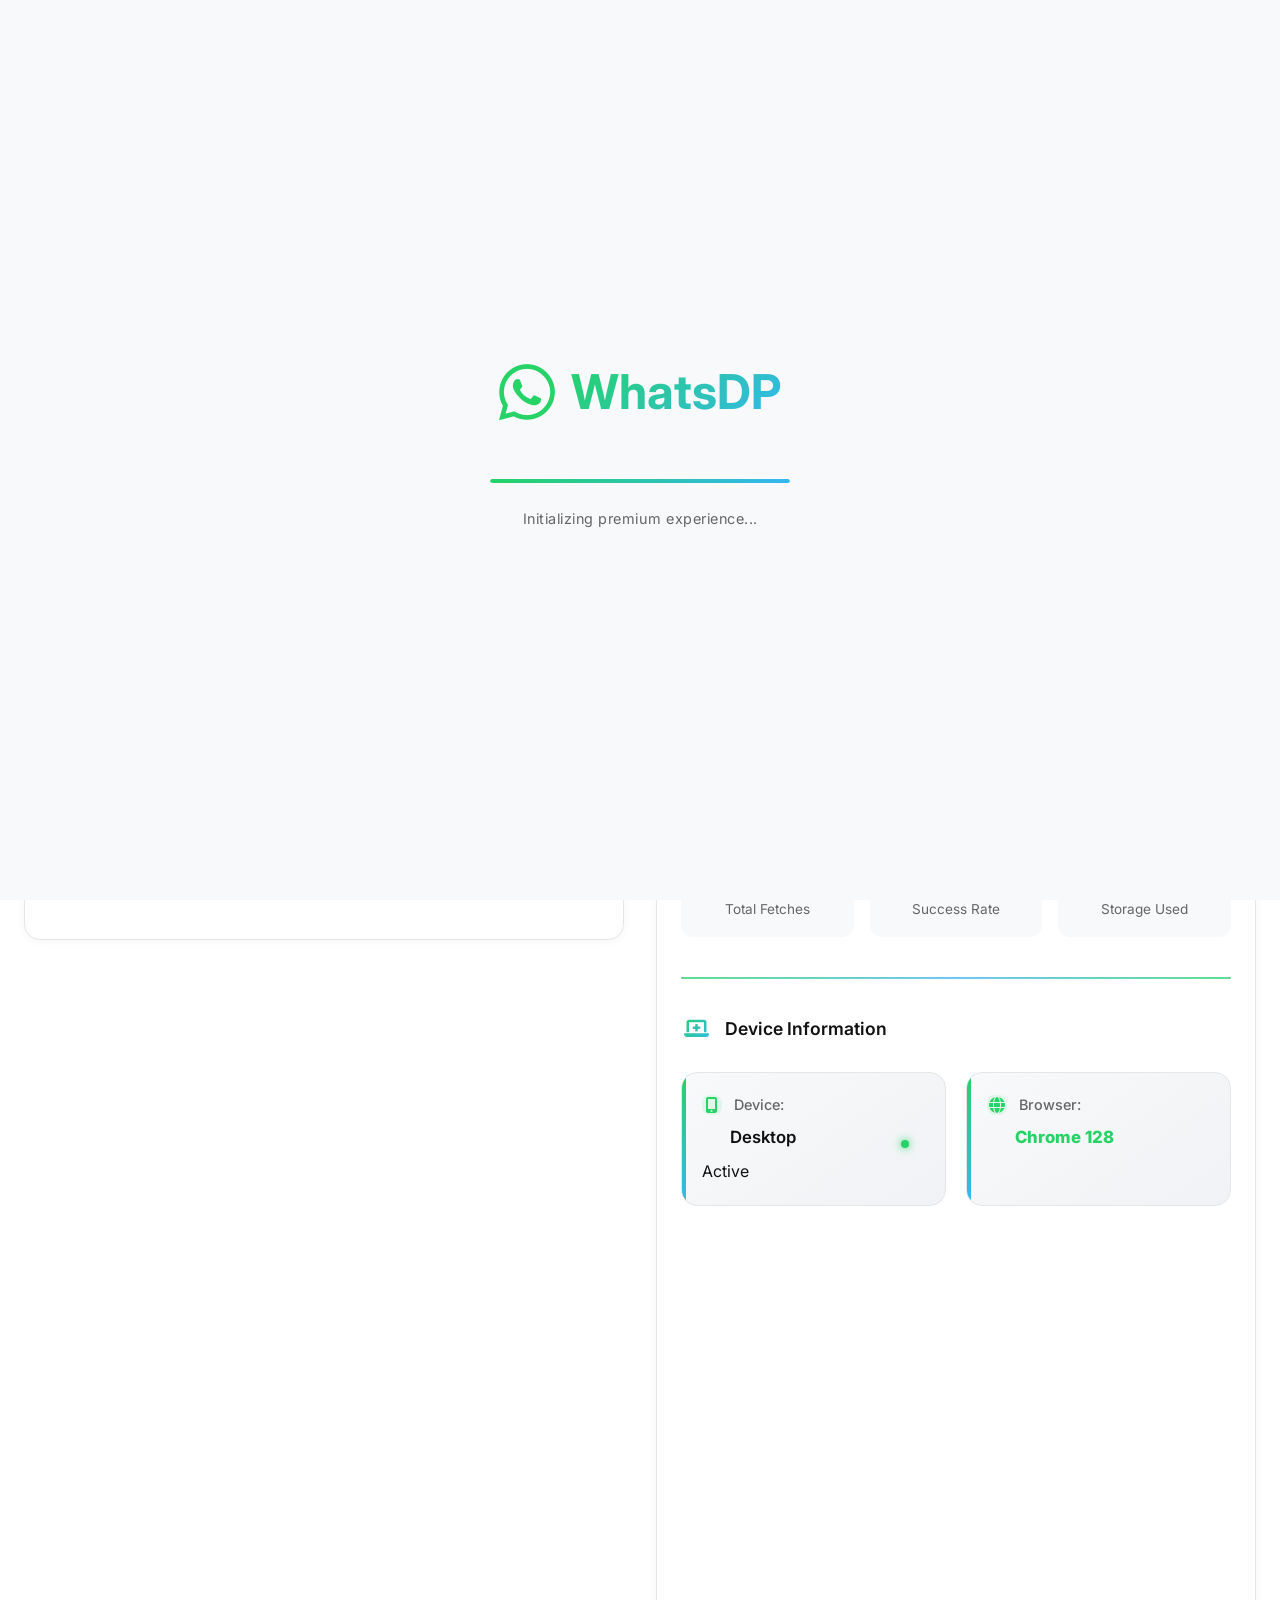
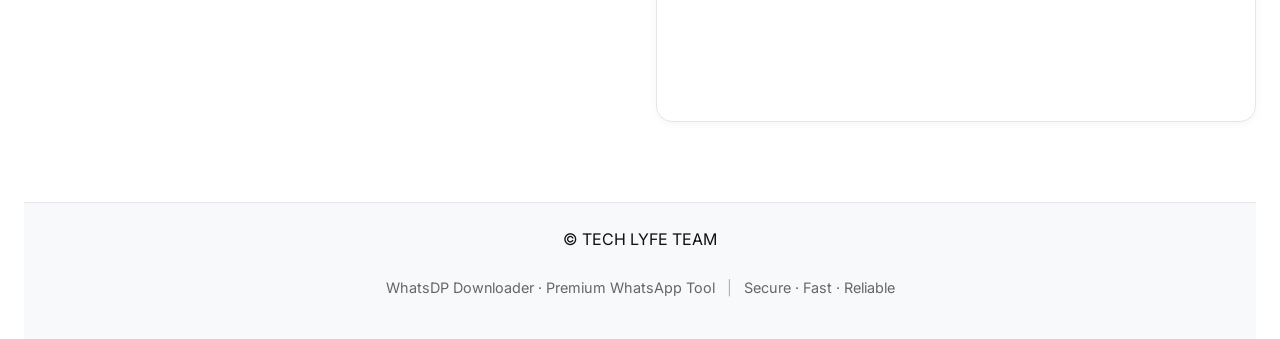
==== index.html @ 7333a9d0 "Add files via upload" ====
<!DOCTYPE html>
<html lang="en" data-theme="light">
<head>
    <meta charset="UTF-8">
    <meta name="viewport" content="width=device-width, initial-scale=1.0">
    <title>WhatsDP Downloader | Premium WhatsApp Profile Picture Downloader</title>
    
    <!-- PWA Meta Tags -->
    <meta name="application-name" content="WhatsDP">
    <meta name="apple-mobile-web-app-title" content="WhatsDP">
    <meta name="apple-mobile-web-app-capable" content="yes">
    <meta name="apple-mobile-web-app-status-bar-style" content="black-translucent">
    <meta name="mobile-web-app-capable" content="yes">
    <meta name="theme-color" content="#25D366">
    <meta name="msapplication-TileColor" content="#25D366">
    <meta name="msapplication-config" content="browserconfig.xml">
    
    <!-- Apple Touch Icons -->
    <link rel="apple-touch-icon" href="icons/icon-152x152.png">
    <link rel="apple-touch-icon" sizes="180x180" href="icons/icon-180x180.png">
    <link rel="apple-touch-icon" sizes="167x167" href="icons/icon-167x167.png">
    
    <!-- PWA Splash Screens -->
    <link rel="apple-touch-startup-image" href="splashscreens/iphone5_splash.png" media="(device-width: 320px) and (device-height: 568px) and (-webkit-device-pixel-ratio: 2) and (orientation: portrait)">
    <link rel="apple-touch-startup-image" href="splashscreens/iphone6_splash.png" media="(device-width: 375px) and (device-height: 667px) and (-webkit-device-pixel-ratio: 2) and (orientation: portrait)">
    <link rel="apple-touch-startup-image" href="splashscreens/iphoneplus_splash.png" media="(device-width: 414px) and (device-height: 736px) and (-webkit-device-pixel-ratio: 3) and (orientation: portrait)">
    <link rel="apple-touch-startup-image" href="splashscreens/iphonex_splash.png" media="(device-width: 375px) and (device-height: 812px) and (-webkit-device-pixel-ratio: 3) and (orientation: portrait)">
    <link rel="apple-touch-startup-image" href="splashscreens/ipad_splash.png" media="(min-device-width: 768px) and (max-device-width: 1024px) and (-webkit-min-device-pixel-ratio: 2) and (orientation: portrait)">
    
    <!-- External Resources -->
    <link rel="stylesheet" href="https://cdnjs.cloudflare.com/ajax/libs/font-awesome/6.4.0/css/all.min.css">
    <link href="https://fonts.googleapis.com/css2?family=Inter:wght@300;400;500;600;700&display=swap" rel="stylesheet">
    <link rel="stylesheet" href="style.css">
    <link rel="manifest" href="manifest.json">
    <link rel="icon" type="image/x-icon" href="data:image/svg+xml,<svg xmlns=%22http://www.w3.org/2000/svg%22 viewBox=%220 0 100 100%22><text y=%22.9em%22 font-size=%2290%22>📱</text></svg>">
</head>
<body>
    <!-- Offline Indicator -->
    <div class="offline-indicator hide" id="offlineIndicator">
        <i class="fas fa-wifi-slash"></i>
        <span>You are offline</span>
    </div>

    <!-- App Badge -->
    <div class="app-badge hide" id="appBadge">
        <i class="fab fa-whatsapp"></i>
        <span>WhatsDP App</span>
    </div>

    <!-- Gate Loader -->
    <div class="gate-loader" id="gateLoader">
        <div class="gate-loader-content">
            <div class="loader-logo">
                <i class="fab fa-whatsapp"></i>
                <span>WhatsDP</span>
            </div>
            <div class="loader-progress">
                <div class="progress-bar"></div>
            </div>
            <p class="loader-text">Initializing premium experience...</p>
        </div>
    </div>

    <!-- Main Container -->
    <div class="container" id="mainContainer">
        <header class="main-header">
            <div class="header-content">
                <div class="logo">
                    <i class="fab fa-whatsapp"></i>
                    <h1>WhatsDP<span class="logo-accent">Downloader</span></h1>
                </div>
                
                <div class="header-controls">
                    <div class="theme-toggle">
                        <input type="checkbox" id="themeSwitch" class="theme-checkbox">
                        <label for="themeSwitch" class="theme-label">
                            <i class="fas fa-sun"></i>
                            <i class="fas fa-moon"></i>
                            <span class="theme-ball"></span>
                        </label>
                    </div>
                    
                    <button class="btn-icon" id="historyToggle" aria-label="View history">
                        <i class="fas fa-history"></i>
                    </button>
                </div>
            </div>
        </header>

        <main class="app-main">
            <div class="app-grid">               
                <div class="left-panel">
                    <div class="card input-card">
                        <div class="card-header">
                            <h2><i class="fas fa-mobile-alt"></i> WhatsApp Number Input</h2>
                            <p class="card-subtitle">Enter a WhatsApp number in international format</p>
                        </div>
                        
                        <div class="card-body">
                            <div class="input-group">
                                <div class="country-selector-wrapper">
                                    <div class="country-selector-trigger" id="countrySelectorTrigger">
                                        <span class="country-flag">🇬🇭</span>
                                        <span class="country-name">Ghana</span>
                                        <span class="country-code">+233</span>
                                        <span class="chevron"><i class="fas fa-chevron-down"></i></span>
                                    </div>
                                </div>
                                
                                <input 
                                    type="tel" 
                                    id="whatsappNumber" 
                                    placeholder="XXXXXXXXXX"
                                    pattern="^[0-9]{8,12}$"
                                    maxlength="15"
                                    autocomplete="off"
                                    aria-label="WhatsApp phone number"
                                >
                                <div class="input-validation">
                                    <i class="fas fa-check-circle valid-icon"></i>
                                    <i class="fas fa-exclamation-circle invalid-icon"></i>
                                </div>
                                
                                <div class="selected-country-badge" id="selectedCountryBadge">
                                    <i class="fas fa-check-circle"></i>
                                    <span>+233</span>
                                </div>
                            </div>
                            
                            <div class="input-hint">
                                <i class="fas fa-info-circle"></i>
                                <span>Format: Country code + number (e.g., 233XXXXXXXXX)</span>
                            </div>
                            
                            <div class="input-stats">
                                <div class="stat-item">
                                    <span class="stat-label">Length:</span>
                                    <span class="stat-value" id="lengthIndicator">0</span>
                                </div>
                                <div class="stat-item">
                                    <span class="stat-label">Format:</span>
                                    <span class="stat-value" id="formatIndicator">Invalid</span>
                                </div>
                            </div>
                            
                            <button class="btn-primary btn-fetch" id="fetchButton" disabled>
                                <span class="btn-text">Fetch Profile Picture</span>
                                <span class="btn-loader">
                                    <div class="spinner"></div>
                                </span>
                                <i class="fas fa-download btn-icon-right"></i>
                            </button>
                            
                            <div class="api-info">
                                <i class="fas fa-shield-alt"></i>
                                <span>Secure System endpoint · No data stored on our servers</span>
                            </div>
                        </div>
                    </div>              
                    <div class="card history-card" id="historyCard">
                        <div class="card-header history-header">
                            <h3><i class="fas fa-history"></i> Previous Fetches</h3>
                            <button class="btn-icon-sm" id="clearHistoryBtn" aria-label="Clear history">
                                <i class="fas fa-trash"></i>
                            </button>
                        </div>
                        
                        <div class="card-body history-body">
                            <div class="history-empty" id="historyEmpty">
                                <i class="fas fa-images"></i>
                                <p>No previous fetches yet</p>
                            </div>
                            
                            <div class="history-grid" id="historyGrid">                         
                            </div>
                        </div>
                    </div>
                </div>               
                <div class="right-panel">
                    <div class="card preview-card">
                        <div class="card-header">
                            <h2><i class="fas fa-image"></i> Profile Picture Preview</h2>
                            <p class="card-subtitle">Preview and download the WhatsApp profile picture</p>
                        </div>
                        
                        <div class="card-body preview-body">                           
                            <div class="preview-placeholder" id="previewPlaceholder">
                                <div class="placeholder-icon">
                                    <i class="fab fa-whatsapp"></i>
                                </div>
                                <h3>No Profile Picture Loaded</h3>
                                <p>Enter a WhatsApp number and click "Fetch Profile Picture" to preview the DP</p>
                            </div>                           
                            <div class="preview-loading" id="previewLoading">
                                <div class="loading-spinner">
                                    <div class="spinner-ring"></div>
                                </div>
                                <p>Fetching profile picture...</p>
                            </div>                            
                            <div class="preview-active" id="previewActive">
                                <div class="preview-header">
                                    <div class="preview-meta">
                                        <div class="meta-number">
                                            <i class="fas fa-phone-alt"></i>
                                            <span id="previewNumber">+233XXXXXXXXX</span>
                                        </div>
                                        <div class="meta-time">
                                            <i class="fas fa-clock"></i>
                                            <span id="previewTime">Just now</span>
                                        </div>
                                    </div>
                                    
                                    <div class="preview-actions">
                                        <button class="btn-icon-sm" id="zoomButton" aria-label="Zoom image">
                                            <i class="fas fa-search-plus"></i>
                                        </button>
                                        <button class="btn-icon-sm" id="refreshButton" aria-label="Refresh preview">
                                            <i class="fas fa-redo"></i>
                                        </button>
                                    </div>
                                </div>
                                
                                <div class="preview-image-container">
                                    <img id="previewImage" src="" alt="WhatsApp Profile Picture" crossorigin="anonymous">
                                    <div class="image-overlay">
                                        <button class="btn-download-overlay" id="downloadButton">
                                            <i class="fas fa-download"></i>
                                            <span>Download</span>
                                        </button>
                                    </div>
                                </div>
                                
                                <div class="preview-controls">
                                    <div class="format-selector">
                                        <span>Download as:</span>
                                        <div class="format-options">
                                            <label class="format-option">
                                                <input type="radio" name="format" value="jpg" checked>
                                                <span>JPG</span>
                                            </label>
                                            <label class="format-option">
                                                <input type="radio" name="format" value="png">
                                                <span>PNG</span>
                                            </label>
                                        </div>
                                    </div>
                                    
                                    <button class="btn-secondary" id="shareButton">
                                        <i class="fas fa-share-alt"></i>
                                        <span>Share</span>
                                    </button>
                                </div>
                            </div>                            
                            <div class="preview-error" id="previewError">
                                <div class="error-icon">
                                    <i class="fas fa-exclamation-triangle"></i>
                                </div>
                                <h3 id="errorTitle">Unable to Fetch Profile Picture</h3>
                                <p id="errorMessage">The WhatsApp number may be invalid or the profile picture is not available.</p>
                                <button class="btn-secondary" id="retryButton">
                                    <i class="fas fa-redo"></i>
                                    <span>Try Again</span>
                                </button>
                            </div>
                        </div>
                    </div>                   
                    <div class="card stats-card">
                        <div class="card-body">
                            <h3><i class="fas fa-chart-line"></i> Statistics</h3>
                            <div class="stats-grid">
                                <div class="stat-box">
                                    <div class="stat-value" id="totalFetches">0</div>
                                    <div class="stat-label">Total Fetches</div>
                                </div>
                                <div class="stat-box">
                                    <div class="stat-value" id="successRate">100%</div>
                                    <div class="stat-label">Success Rate</div>
                                </div>
                                <div class="stat-box">
                                    <div class="stat-value" id="storageUsed">0 KB</div>
                                    <div class="stat-label">Storage Used</div>
                                </div>
                            </div>
                        </div>
                    </div>
                </div>
            </div>
        </main>
        <footer class="main-footer">
            <div class="footer-content">
                <p>© TECH LYFE TEAM</p>
                <p class="footer-links">
                    <span>WhatsDP Downloader · Premium WhatsApp Tool</span>
                    <span class="footer-separator">|</span>
                    <span>Secure · Fast · Reliable</span>
                </p>
            </div>
        </footer>
    </div>

    <!-- Image Preview Modal -->
    <div class="modal" id="imageModal">
        <div class="modal-overlay" id="modalOverlay"></div>
        <div class="modal-content">
            <div class="modal-header">
                <h3>Profile Picture Preview</h3>
                <button class="btn-icon-sm modal-close" id="modalClose" aria-label="Close modal">
                    <i class="fas fa-times"></i>
                </button>
            </div>
            <div class="modal-body">
                <img id="modalImage" src="" alt="Zoomed WhatsApp Profile Picture">
            </div>
            <div class="modal-footer">
                <button class="btn-primary" id="modalDownload">
                    <i class="fas fa-download"></i>
                    <span>Download Image</span>
                </button>
            </div>
        </div>
    </div>

    <!-- Country Selector Modal -->
    <div class="modal" id="countryModal">
        <div class="modal-overlay" id="countryModalOverlay"></div>
        <div class="modal-content country-modal">
            <div class="modal-header">
                <h3><i class="fas fa-globe-americas"></i> Select Country Code</h3>
                <button class="btn-icon-sm modal-close" id="countryModalClose" aria-label="Close modal">
                    <i class="fas fa-times"></i>
                </button>
            </div>
            
            <div class="modal-body">
                <div class="country-search">
                    <i class="fas fa-search"></i>
                    <input type="text" id="countrySearch" placeholder="Search countries..." autocomplete="off">
                    <button class="btn-icon-sm" id="clearSearch" aria-label="Clear search">
                        <i class="fas fa-times"></i>
                    </button>
                </div>
                
                <div class="country-list-container">
                    <div class="country-list" id="countryList">                 
                    </div>
                </div>
                
                <div class="add-country-section">
                    <button class="btn-secondary btn-add-country" id="addCountryBtn">
                        <i class="fas fa-plus-circle"></i>
                        <span>Add Custom Country</span>
                    </button>
                </div>
            </div>
        </div>
    </div>

    <!-- Add Country Modal -->
    <div class="modal" id="addCountryModal">
        <div class="modal-overlay" id="addCountryModalOverlay"></div>
        <div class="modal-content add-country-modal">
            <div class="modal-header">
                <h3><i class="fas fa-plus-circle"></i> Add Custom Country</h3>
                <button class="btn-icon-sm modal-close" id="addCountryModalClose" aria-label="Close modal">
                    <i class="fas fa-times"></i>
                </button>
            </div>
            
            <div class="modal-body">
                <div class="form-group">
                    <label for="customCountryName">
                        <i class="fas fa-flag"></i> Country Name
                    </label>
                    <input type="text" id="customCountryName" placeholder="e.g., United States" autocomplete="off">
                    <div class="form-error" id="countryNameError"></div>
                </div>
                
                <div class="form-group">
                    <label for="customCountryCode">
                        <i class="fas fa-hashtag"></i> Country Code
                    </label>
                    <div class="input-with-prefix">
                        <span class="prefix">+</span>
                        <input type="text" id="customCountryCode" placeholder="1" maxlength="5" autocomplete="off">
                    </div>
                    <div class="form-error" id="countryCodeError"></div>
                </div>
                
                <div class="form-group">
                    <label for="customCountryFlag">
                        <i class="fas fa-image"></i> Flag Emoji (Optional)
                    </label>
                    <input type="text" id="customCountryFlag" placeholder="🇺🇸" maxlength="4" autocomplete="off">
                    <div class="flag-preview" id="flagPreview"></div>
                </div>
            </div>
            
            <div class="modal-footer">
                <button class="btn-secondary" id="cancelAddCountry">
                    <i class="fas fa-times"></i>
                    <span>Cancel</span>
                </button>
                <button class="btn-primary" id="saveCountryBtn">
                    <i class="fas fa-save"></i>
                    <span>Save Country</span>
                </button>
            </div>
        </div>
    </div>
    
    <!-- Follow Popup -->
    <div class="modal" id="followPopup">
        <div class="modal-overlay" id="followPopupOverlay"></div>
        <div class="modal-content follow-popup">
            <div class="modal-header">
                <h3><i class="fab fa-whatsapp"></i> Stay Connected!</h3>
                <button class="btn-icon-sm modal-close" id="followPopupClose" aria-label="Close popup">
                    <i class="fas fa-times"></i>
                </button>
            </div>
            
            <div class="modal-body">
                <div class="follow-content">
                    <div class="follow-icon">
                        <i class="fab fa-whatsapp"></i>
                        <div class="follow-badge">New</div>
                    </div>
                    
                    <h4>Join Our WhatsApp Channel</h4>
                    <p class="follow-description">
                        Get instant updates, new features, and exclusive WhatsApp tips directly in your WhatsApp.
                        Be the first to know about updates!
                    </p>
                    
                    <div class="follow-features">
                        <div class="feature-item">
                            <i class="fas fa-bolt"></i>
                            <span>Instant Updates</span>
                        </div>
                        <div class="feature-item">
                            <i class="fas fa-star"></i>
                            <span>Exclusive Tips</span>
                        </div>
                        <div class="feature-item">
                            <i class="fas fa-shield-alt"></i>
                            <span>Privacy Focused</span>
                        </div>
                        <div class="feature-item">
                            <i class="fas fa-gift"></i>
                            <span>Free Resources</span>
                        </div>
                    </div>
                    
                    <div class="follow-stats">
                        <div class="stat-item">
                            <div class="stat-value">10K+</div>
                            <div class="stat-label">Members</div>
                        </div>
                        <div class="stat-item">
                            <div class="stat-value">24/7</div>
                            <div class="stat-label">Updates</div>
                        </div>
                        <div class="stat-item">
                            <div class="stat-value">100%</div>
                            <div class="stat-label">Free</div>
                        </div>
                    </div>
                </div>
            </div>
            
            <div class="modal-footer">
                <button class="btn-secondary" id="followLaterBtn">
                    <i class="fas fa-clock"></i>
                    <span>Maybe Later</span>
                </button>
                <button class="btn-primary" id="followNowBtn">
                    <i class="fab fa-whatsapp"></i>
                    <span>Follow Now</span>
                </button>
            </div>
        </div>
    </div>

    <!-- PWA Install Button -->
    <button class="pwa-install-btn hide" id="pwaInstallBtn" aria-label="Install WhatsDP App">
        <i class="fas fa-download"></i>
        <span class="install-text">Install App</span>
        <span class="install-badge">NEW</span>
    </button>

    <!-- PWA Installation Guide Modal -->
    <div class="modal" id="pwaGuideModal">
        <div class="modal-overlay" id="pwaGuideModalOverlay"></div>
        <div class="modal-content pwa-guide-modal">
            <div class="modal-header">
                <h3><i class="fas fa-mobile-alt"></i> Install WhatsDP App</h3>
                <button class="btn-icon-sm modal-close" id="pwaGuideModalClose" aria-label="Close guide">
                    <i class="fas fa-times"></i>
                </button>
            </div>
            
            <div class="modal-body">
                <div class="pwa-guide-content">
                    <div class="guide-platform-selector">
                        <button class="guide-platform-btn active" data-platform="android">
                            <i class="fab fa-android"></i>
                            <span>Android</span>
                        </button>
                        <button class="guide-platform-btn" data-platform="ios">
                            <i class="fab fa-apple"></i>
                            <span>iOS</span>
                        </button>
                        <button class="guide-platform-btn" data-platform="desktop">
                            <i class="fas fa-desktop"></i>
                            <span>Desktop</span>
                        </button>
                    </div>
                    
                    <div class="guide-steps active" id="guideAndroid">
                        <div class="guide-step">
                            <div class="step-number">1</div>
                            <div class="step-content">
                                <h4>Open Menu</h4>
                                <p>Tap the three dots in the top right corner of your browser</p>
                            </div>
                        </div>
                        <div class="guide-step">
                            <div class="step-number">2</div>
                            <div class="step-content">
                                <h4>Select "Install App"</h4>
                                <p>Tap "Add to Home screen" or "Install App" from the menu</p>
                            </div>
                        </div>
                        <div class="guide-step">
                            <div class="step-number">3</div>
                            <div class="step-content">
                                <h4>Confirm Installation</h4>
                                <p>Tap "Install" to add WhatsDP to your home screen</p>
                            </div>
                        </div>
                    </div>
                    
                    <div class="guide-steps" id="guideIOS">
                        <div class="guide-step">
                            <div class="step-number">1</div>
                            <div class="step-content">
                                <h4>Tap Share Button</h4>
                                <p>Tap the share icon at the bottom of Safari browser</p>
                            </div>
                        </div>
                        <div class="guide-step">
                            <div class="step-number">2</div>
                            <div class="step-content">
                                <h4>Scroll Down</h4>
                                <p>Scroll down and tap "Add to Home Screen"</p>
                            </div>
                        </div>
                        <div class="guide-step">
                            <div class="step-number">3</div>
                            <div class="step-content">
                                <h4>Confirm & Add</h4>
                                <p>Tap "Add" to install WhatsDP on your home screen</p>
                            </div>
                        </div>
                    </div>
                    
                    <div class="guide-steps" id="guideDesktop">
                        <div class="guide-step">
                            <div class="step-number">1</div>
                            <div class="step-content">
                                <h4>Click Install Icon</h4>
                                <p>Click the install icon in the address bar (right side)</p>
                            </div>
                        </div>
                        <div class="guide-step">
                            <div class="step-number">2</div>
                            <div class="step-content">
                                <h4>Confirm Installation</h4>
                                <p>Click "Install" in the popup dialog</p>
                            </div>
                        </div>
                        <div class="guide-step">
                            <div class="step-number">3</div>
                            <div class="step-content">
                                <h4>Launch from Desktop</h4>
                                <p>Find the WhatsDP app in your applications or start menu</p>
                            </div>
                        </div>
                    </div>
                </div>
            </div>
            
            <div class="modal-footer">
                <button class="btn-secondary" id="pwaGuideCloseBtn">
                    <i class="fas fa-times"></i>
                    <span>Close</span>
                </button>
                <button class="btn-primary" id="pwaInstallFromGuide">
                    <i class="fas fa-download"></i>
                    <span>Install Now</span>
                </button>
            </div>
        </div>
    </div>

    <!-- PWA Update Available Modal -->
    <div class="modal" id="pwaUpdateModal">
        <div class="modal-overlay" id="pwaUpdateModalOverlay"></div>
        <div class="modal-content pwa-update-modal">
            <div class="modal-header">
                <h3><i class="fas fa-sync-alt"></i> Update Available</h3>
                <button class="btn-icon-sm modal-close" id="pwaUpdateModalClose" aria-label="Close update">
                    <i class="fas fa-times"></i>
                </button>
            </div>
            
            <div class="modal-body">
                <div class="update-content">
                    <div class="update-icon">
                        <i class="fas fa-rocket"></i>
                    </div>
                    <h4>New Version Available</h4>
                    <p>A new version of WhatsDP is available with improved features and performance.</p>
                    <div class="update-features">
                        <div class="feature-item">
                            <i class="fas fa-check-circle"></i>
                            <span>Better performance</span>
                        </div>
                        <div class="feature-item">
                            <i class="fas fa-check-circle"></i>
                            <span>New features</span>
                        </div>
                        <div class="feature-item">
                            <i class="fas fa-check-circle"></i>
                            <span>Bug fixes</span>
                        </div>
                    </div>
                </div>
            </div>
            
            <div class="modal-footer">
                <button class="btn-secondary" id="pwaUpdateLaterBtn">
                    <i class="fas fa-clock"></i>
                    <span>Later</span>
                </button>
                <button class="btn-primary" id="pwaUpdateNowBtn">
                    <i class="fas fa-sync-alt"></i>
                    <span>Update Now</span>
                </button>
            </div>
        </div>
    </div>

    <!-- Toast Container -->
    <div class="toast-container" id="toastContainer"></div>

    <!-- Scripts -->
    <script src="script.js"></script>
    <script>
        // Register Service Worker
        if ('serviceWorker' in navigator) {
            window.addEventListener('load', () => {
                navigator.serviceWorker.register('/service-worker.js')
                    .then(registration => {
                        console.log('ServiceWorker registration successful');
                    })
                    .catch(err => {
                        console.log('ServiceWorker registration failed: ', err);
                    });
            });
        }
    </script>
</body>
</html>
---- style.css ----
* {
    margin: 0;
    padding: 0;
    box-sizing: border-box;
}

:root {
    --primary-color: #25D366;
    --primary-dark: #128C7E;
    --primary-light: #DCF8C6;
    --secondary-color: #075E54;
    --accent-color: #34B7F1;
    --text-primary: #111111;
    --text-secondary: #666666;
    --text-tertiary: #999999;
    --bg-primary: #FFFFFF;
    --bg-secondary: #F8F9FA;
    --bg-tertiary: #F0F2F5;
    --card-bg: #FFFFFF;
    --border-color: #E4E6E9;
    --shadow-sm: 0 2px 8px rgba(0, 0, 0, 0.04);
    --shadow-md: 0 4px 16px rgba(0, 0, 0, 0.08);
    --shadow-lg: 0 8px 32px rgba(0, 0, 0, 0.12);
    --radius-sm: 8px;
    --radius-md: 12px;
    --radius-lg: 16px;
    --transition-fast: 150ms ease;
    --transition-normal: 250ms ease;
    --transition-slow: 350ms ease;
    --font-family: 'Inter', -apple-system, BlinkMacSystemFont, 'Segoe UI', sans-serif;
}

[data-theme="dark"] {
    --primary-color: #25D366;
    --primary-dark: #00A884;
    --primary-light: #005C4B;
    --secondary-color: #202C33;
    --accent-color: #53BDEB;
    --text-primary: #E9EDEF;
    --text-secondary: #8696A0;
    --text-tertiary: #667781;
    --bg-primary: #111B21;
    --bg-secondary: #0C1317;
    --bg-tertiary: #1E2A30;
    --card-bg: #1F2C33;
    --border-color: #2A3942;
    --shadow-sm: 0 2px 8px rgba(0, 0, 0, 0.2);
    --shadow-md: 0 4px 16px rgba(0, 0, 0, 0.25);
    --shadow-lg: 0 8px 32px rgba(0, 0, 0, 0.3);
}

html {
    font-size: 16px;
    scroll-behavior: smooth;
}

body {
    font-family: var(--font-family);
    background: var(--bg-primary);
    color: var(--text-primary);
    line-height: 1.6;
    min-height: 100vh;
    transition: background-color var(--transition-normal);
    overflow-x: hidden;
}

h1, h2, h3, h4, h5, h6 {
    font-weight: 600;
    line-height: 1.3;
}

h1 {
    font-size: 2.25rem;
}

h2 {
    font-size: 1.75rem;
}

h3 {
    font-size: 1.25rem;
}

p {
    margin-bottom: 1rem;
}

a {
    color: var(--primary-color);
    text-decoration: none;
    transition: color var(--transition-fast);
}

/* Offline Indicator */
.offline-indicator {
    position: fixed;
    top: 1rem;
    right: 1rem;
    background: #ff4757;
    color: white;
    padding: 0.5rem 1rem;
    border-radius: var(--radius-md);
    display: flex;
    align-items: center;
    gap: 0.5rem;
    font-weight: 500;
    z-index: 1000;
    box-shadow: var(--shadow-md);
    animation: slideInRight 0.3s ease;
}

.offline-indicator.hide {
    opacity: 0;
    visibility: hidden;
    transform: translateX(100%);
    transition: all var(--transition-normal);
}

.offline-indicator i {
    font-size: 1rem;
}

/* App Badge */
.app-badge {
    position: fixed;
    top: 1rem;
    left: 1rem;
    background: linear-gradient(135deg, var(--primary-color), var(--accent-color));
    color: white;
    padding: 0.5rem 1rem;
    border-radius: var(--radius-md);
    font-size: 0.85rem;
    font-weight: 600;
    display: flex;
    align-items: center;
    gap: 0.5rem;
    z-index: 1000;
    box-shadow: var(--shadow-md);
    animation: fadeIn 0.5s ease;
}

.app-badge.hide {
    opacity: 0;
    visibility: hidden;
    transform: translateY(-20px);
    transition: all var(--transition-normal);
}

.app-badge i {
    font-size: 0.9rem;
}

@keyframes slideInRight {
    from {
        opacity: 0;
        transform: translateX(100%);
    }
    to {
        opacity: 1;
        transform: translateX(0);
    }
}

@keyframes fadeIn {
    from {
        opacity: 0;
        transform: translateY(-20px);
    }
    to {
        opacity: 1;
        transform: translateY(0);
    }
}

/* PWA Install Button */
.pwa-install-btn {
    position: fixed;
    bottom: 2rem;
    right: 2rem;
    background: linear-gradient(135deg, #25D366, #128C7E);
    color: white;
    border: none;
    border-radius: var(--radius-lg);
    padding: 1rem 1.5rem;
    display: flex;
    align-items: center;
    gap: 0.75rem;
    cursor: pointer;
    font-weight: 600;
    font-size: 0.95rem;
    box-shadow: var(--shadow-lg);
    transition: all var(--transition-normal);
    z-index: 900;
    animation: slideInUp 0.5s ease-out, buttonPulse 2s infinite;
    transform: translateY(0);
    opacity: 1;
    visibility: visible;
}

.pwa-install-btn.hide {
    opacity: 0;
    visibility: hidden;
    transform: translateY(20px);
    animation: none;
}

.pwa-install-btn:hover {
    background: linear-gradient(135deg, #128C7E, #25D366);
    transform: translateY(-4px) scale(1.05);
    box-shadow: 0 8px 25px rgba(37, 211, 102, 0.4);
}

.pwa-install-btn:active {
    transform: translateY(-2px) scale(1.02);
}

.pwa-install-btn i {
    font-size: 1.25rem;
}

.install-text {
    white-space: nowrap;
}

.install-badge {
    position: absolute;
    top: -8px;
    right: -8px;
    background: linear-gradient(135deg, #FF416C, #FF4B2B);
    color: white;
    font-size: 0.7rem;
    font-weight: 700;
    padding: 0.25rem 0.5rem;
    border-radius: 20px;
    animation: badgePulse 1.5s infinite;
}

@keyframes buttonPulse {
    0% { box-shadow: 0 4px 20px rgba(37, 211, 102, 0.4); }
    50% { box-shadow: 0 4px 30px rgba(37, 211, 102, 0.6); }
    100% { box-shadow: 0 4px 20px rgba(37, 211, 102, 0.4); }
}

@keyframes slideInUp {
    from {
        opacity: 0;
        transform: translateY(20px);
    }
    to {
        opacity: 1;
        transform: translateY(0);
    }
}

@keyframes badgePulse {
    0% { transform: scale(1); }
    50% { transform: scale(1.1); }
    100% { transform: scale(1); }
}

/* PWA Guide Modal */
.pwa-guide-modal {
    max-width: 600px;
    animation: modalSlideIn 0.4s cubic-bezier(0.68, -0.55, 0.265, 1.55);
}

.guide-platform-selector {
    display: flex;
    gap: 0.75rem;
    margin-bottom: 2rem;
    padding: 0.5rem;
    background: var(--bg-secondary);
    border-radius: var(--radius-lg);
}

.guide-platform-btn {
    flex: 1;
    padding: 1rem;
    background: var(--bg-primary);
    border: 2px solid var(--border-color);
    border-radius: var(--radius-md);
    color: var(--text-secondary);
    font-weight: 600;
    cursor: pointer;
    transition: all var(--transition-fast);
    display: flex;
    align-items: center;
    justify-content: center;
    gap: 0.75rem;
}

.guide-platform-btn.active {
    background: var(--primary-color);
    color: white;
    border-color: var(--primary-color);
    transform: translateY(-2px);
    box-shadow: var(--shadow-sm);
}

.guide-platform-btn:hover:not(.active) {
    background: var(--bg-tertiary);
    color: var(--text-primary);
    border-color: var(--primary-color);
}

.guide-platform-btn i {
    font-size: 1.25rem;
}

.guide-steps {
    display: none;
    animation: fadeIn 0.5s ease;
}

.guide-steps.active {
    display: block;
}

.guide-step {
    display: flex;
    gap: 1.5rem;
    margin-bottom: 1.5rem;
    padding: 1.25rem;
    background: var(--bg-secondary);
    border-radius: var(--radius-lg);
    border: 1px solid var(--border-color);
    transition: all var(--transition-fast);
}

.guide-step:hover {
    transform: translateY(-2px);
    box-shadow: var(--shadow-sm);
    border-color: var(--primary-color);
}

.step-number {
    width: 36px;
    height: 36px;
    background: linear-gradient(135deg, var(--primary-color), var(--accent-color));
    color: white;
    border-radius: 50%;
    display: flex;
    align-items: center;
    justify-content: center;
    font-weight: 700;
    font-size: 1.1rem;
    flex-shrink: 0;
}

.step-content {
    flex: 1;
}

.step-content h4 {
    margin-bottom: 0.5rem;
    color: var(--text-primary);
    font-size: 1.1rem;
}

.step-content p {
    color: var(--text-secondary);
    font-size: 0.95rem;
    line-height: 1.5;
}

.pwa-guide-modal .modal-footer {
    display: flex;
    justify-content: space-between;
    gap: 1rem;
    margin-top: 1.5rem;
    padding-top: 1.5rem;
    border-top: 1px solid var(--border-color);
}

.pwa-guide-modal .modal-footer button {
    flex: 1;
}

/* PWA Update Modal */
.pwa-update-modal {
    max-width: 500px;
}

.update-content {
    text-align: center;
    padding: 1rem;
}

.update-icon {
    width: 80px;
    height: 80px;
    margin: 0 auto 1.5rem;
    display: flex;
    align-items: center;
    justify-content: center;
    background: linear-gradient(135deg, var(--primary-color), var(--accent-color));
    border-radius: 50%;
    color: white;
    font-size: 2.5rem;
    animation: pulse 2s infinite;
}

.update-content h4 {
    font-size: 1.5rem;
    margin-bottom: 1rem;
    color: var(--text-primary);
}

.update-content p {
    color: var(--text-secondary);
    line-height: 1.6;
    margin-bottom: 2rem;
}

.update-features {
    display: flex;
    flex-direction: column;
    gap: 0.75rem;
    margin-bottom: 2rem;
}

.feature-item {
    display: flex;
    align-items: center;
    gap: 0.75rem;
    padding: 0.75rem;
    background: var(--bg-secondary);
    border-radius: var(--radius-md);
}

.feature-item i {
    color: var(--primary-color);
    font-size: 1.1rem;
}

.feature-item span {
    color: var(--text-primary);
    font-weight: 500;
}

.pwa-update-modal .modal-footer {
    display: flex;
    justify-content: space-between;
    gap: 1rem;
}

.pwa-update-modal .modal-footer button {
    flex: 1;
}

@keyframes modalSlideIn {
    from {
        opacity: 0;
        transform: translateY(-20px);
    }
    to {
        opacity: 1;
        transform: translateY(0);
    }
}

@keyframes pulse {
    0% { transform: scale(1); }
    50% { transform: scale(1.05); }
    100% { transform: scale(1); }
}

.gate-loader {
    position: fixed;
    top: 0;
    left: 0;
    width: 100%;
    height: 100%;
    background: var(--bg-secondary);
    display: flex;
    align-items: center;
    justify-content: center;
    z-index: 9999;
    transition: opacity var(--transition-normal), visibility var(--transition-normal);
}

.gate-loader.fade-out {
    opacity: 0;
    visibility: hidden;
}

.loader-logo {
    display: flex;
    align-items: center;
    justify-content: center;
    gap: 1rem;
    margin-bottom: 3rem;
    font-size: 3.5rem;
    color: var(--primary-color);
}

.loader-logo i {
    font-size: 4rem;
}

.loader-logo span {
    font-weight: 700;
    font-size: 3rem;
    background: linear-gradient(135deg, var(--primary-color), var(--accent-color));
    -webkit-background-clip: text;
    -webkit-text-fill-color: transparent;
    background-clip: text;
}

.loader-progress {
    width: 300px;
    height: 4px;
    background: var(--bg-tertiary);
    border-radius: 2px;
    overflow: hidden;
    margin-bottom: 1.5rem;
}

.progress-bar {
    height: 100%;
    width: 0%;
    background: linear-gradient(90deg, var(--primary-color), var(--accent-color));
    border-radius: 2px;
    animation: loadingProgress 2s ease-in-out forwards;
}

.loader-text {
    text-align: center;
    color: var(--text-secondary);
    font-size: 0.9rem;
    letter-spacing: 0.5px;
}

@keyframes loadingProgress {
    0% { width: 0%; }
    100% { width: 100%; }
}

.container {
    max-width: 1400px;
    margin: 0 auto;
    padding: 0 1.5rem;
}

.main-header {
    padding: 1.5rem 0;
    border-bottom: 1px solid var(--border-color);
    background: var(--bg-primary);
    position: sticky;
    top: 0;
    z-index: 100;
    backdrop-filter: blur(10px);
    background: rgba(var(--bg-primary-rgb), 0.9);
}

.header-content {
    display: flex;
    align-items: center;
    justify-content: space-between;
}

.logo {
    display: flex;
    align-items: center;
    gap: 0.75rem;
}

.logo i {
    font-size: 2.5rem;
    color: var(--primary-color);
}

.logo h1 {
    font-size: 1.75rem;
    font-weight: 700;
}

.logo-accent {
    color: var(--primary-color);
    font-weight: 800;
}

.header-controls {
    display: flex;
    align-items: center;
    gap: 1rem;
}

.theme-toggle {
    display: flex;
    align-items: center;
}

.theme-checkbox {
    display: none;
}

.theme-label {
    width: 60px;
    height: 30px;
    background: var(--bg-tertiary);
    border-radius: 50px;
    position: relative;
    cursor: pointer;
    display: flex;
    align-items: center;
    justify-content: space-between;
    padding: 0 6px;
    transition: background var(--transition-fast);
}

.theme-label i {
    font-size: 0.9rem;
    color: var(--text-secondary);
    z-index: 1;
}

.theme-label .fa-sun {
    color: #f39c12;
}

.theme-label .fa-moon {
    color: #f1c40f;
}

.theme-ball {
    position: absolute;
    width: 24px;
    height: 24px;
    background: var(--primary-color);
    border-radius: 50%;
    left: 3px;
    transition: transform var(--transition-normal);
}

.theme-checkbox:checked + .theme-label .theme-ball {
    transform: translateX(30px);
}

.btn-primary, .btn-secondary {
    padding: 0.875rem 1.75rem;
    border-radius: var(--radius-md);
    font-weight: 600;
    font-size: 0.95rem;
    border: none;
    cursor: pointer;
    display: inline-flex;
    align-items: center;
    justify-content: center;
    gap: 0.75rem;
    transition: all var(--transition-normal);
    position: relative;
    overflow: hidden;
}

.btn-primary {
    background: var(--primary-color);
    color: white;
}

.btn-primary:hover {
    background: var(--primary-dark);
    transform: translateY(-2px);
    box-shadow: var(--shadow-md);
}

.btn-primary:active {
    transform: translateY(0);
}

.btn-primary:disabled {
    opacity: 0.6;
    cursor: not-allowed;
    transform: none !important;
}

.btn-secondary {
    background: var(--bg-tertiary);
    color: var(--text-primary);
    border: 1px solid var(--border-color);
}

.btn-secondary:hover {
    background: var(--bg-secondary);
    transform: translateY(-2px);
    box-shadow: var(--shadow-sm);
}

.btn-icon, .btn-icon-sm {
    width: 44px;
    height: 44px;
    border-radius: var(--radius-md);
    background: var(--bg-tertiary);
    border: none;
    color: var(--text-primary);
    cursor: pointer;
    display: flex;
    align-items: center;
    justify-content: center;
    transition: all var(--transition-fast);
}

.btn-icon-sm {
    width: 36px;
    height: 36px;
}

.btn-icon:hover, .btn-icon-sm:hover {
    background: var(--bg-secondary);
    transform: translateY(-1px);
}

.btn-fetch {
    width: 100%;
    padding: 1rem;
    font-size: 1rem;
    margin-top: 1.5rem;
}

.btn-text {
    transition: opacity var(--transition-fast);
}

.btn-loader {
    display: none;
    position: absolute;
    left: 50%;
    transform: translateX(-50%);
}

.btn-fetch.loading .btn-text {
    opacity: 0;
}

.btn-fetch.loading .btn-loader {
    display: block;
}

.btn-icon-right {
    margin-left: auto;
}

.btn-download-overlay {
    padding: 0.75rem 1.5rem;
    background: rgba(0, 0, 0, 0.8);
    color: white;
    border: none;
    border-radius: var(--radius-md);
    display: flex;
    align-items: center;
    gap: 0.5rem;
    cursor: pointer;
    font-weight: 600;
    transition: all var(--transition-fast);
}

.btn-download-overlay:hover {
    background: rgba(0, 0, 0, 0.9);
    transform: translateY(-2px);
}

.card {
    background: var(--card-bg);
    border-radius: var(--radius-lg);
    border: 1px solid var(--border-color);
    box-shadow: var(--shadow-sm);
    transition: all var(--transition-normal);
    overflow: hidden;
}

.card:hover {
    box-shadow: var(--shadow-md);
    transform: translateY(-2px);
}

.card-header {
    padding: 1.5rem 1.5rem 0.75rem;
    border-bottom: 1px solid var(--border-color);
}

.card-header h2, .card-header h3 {
    display: flex;
    align-items: center;
    gap: 0.75rem;
}

.card-subtitle {
    color: var(--text-secondary);
    font-size: 0.9rem;
    margin-top: 0.25rem;
}

.card-body {
    padding: 1.5rem;
}

.app-main {
    padding: 2rem 0;
}

.app-grid {
    display: grid;
    grid-template-columns: 1fr 1fr;
    gap: 2rem;
}

@media (max-width: 1024px) {
    .app-grid {
        grid-template-columns: 1fr;
        gap: 1.5rem;
    }
}

.left-panel, .right-panel {
    display: flex;
    flex-direction: column;
    gap: 1.5rem;
}

.input-group {
    position: relative;
    margin-bottom: 1.5rem;
}

.country-selector-wrapper {
    position: absolute;
    left: 0;
    top: 50%;
    transform: translateY(-50%);
    z-index: 10;
}

.country-selector-trigger {
    display: flex;
    align-items: center;
    gap: 0.75rem;
    padding: 0.625rem 1rem;
    background: var(--bg-tertiary);
    border: 2px solid var(--border-color);
    border-radius: var(--radius-md);
    color: var(--text-primary);
    font-size: 0.95rem;
    font-weight: 500;
    cursor: pointer;
    transition: all var(--transition-fast);
    min-width: 140px;
    max-width: 180px;
    white-space: nowrap;
    overflow: hidden;
    text-overflow: ellipsis;
}

.country-selector-trigger:hover {
    background: var(--bg-secondary);
    border-color: var(--primary-color);
    box-shadow: 0 0 0 3px rgba(37, 211, 102, 0.1);
}

.country-selector-trigger:focus {
    outline: none;
    border-color: var(--primary-color);
    box-shadow: 0 0 0 3px rgba(37, 211, 102, 0.2);
}

.country-flag {
    font-size: 1.25rem;
    line-height: 1;
    min-width: 24px;
    text-align: center;
}

.country-code {
    font-weight: 600;
    color: var(--primary-color);
    margin-left: auto;
    font-family: 'Consolas', 'Monaco', monospace;
    background: rgba(37, 211, 102, 0.1);
    padding: 0.125rem 0.5rem;
    border-radius: var(--radius-sm);
    font-size: 0.85rem;
}

.country-selector-trigger .chevron {
    margin-left: 0.25rem;
    font-size: 0.8rem;
    color: var(--text-tertiary);
    transition: transform var(--transition-fast);
}

.country-selector-trigger.active .chevron {
    transform: rotate(180deg);
    color: var(--primary-color);
}

#whatsappNumber {
    width: 100%;
    padding: 1rem 1rem 1rem 10.5rem;
    font-size: 1rem;
    background: var(--bg-secondary);
    border: 2px solid var(--border-color);
    border-radius: var(--radius-md);
    color: var(--text-primary);
    font-family: var(--font-family);
    transition: all var(--transition-fast);
}

#whatsappNumber:focus {
    outline: none;
    border-color: var(--primary-color);
    background: var(--bg-primary);
    box-shadow: 0 0 0 3px rgba(37, 211, 102, 0.1);
}

#whatsappNumber.valid {
    border-color: var(--primary-color);
}

#whatsappNumber.invalid {
    border-color: #ff4757;
}

.input-validation {
    position: absolute;
    right: 1rem;
    top: 50%;
    transform: translateY(-50%);
    display: flex;
    align-items: center;
    gap: 0.25rem;
}

.valid-icon, .invalid-icon {
    font-size: 1.25rem;
    opacity: 0;
    transition: opacity var(--transition-fast);
}

.valid-icon {
    color: var(--primary-color);
}

.invalid-icon {
    color: #ff4757;
}

#whatsappNumber.valid + .input-validation .valid-icon {
    opacity: 1;
}

#whatsappNumber.invalid + .input-validation .invalid-icon {
    opacity: 1;
}

.input-hint {
    display: flex;
    align-items: center;
    gap: 0.5rem;
    color: var(--text-tertiary);
    font-size: 0.85rem;
    margin-bottom: 1rem;
}

.input-stats {
    display: flex;
    gap: 1.5rem;
    margin-bottom: 1rem;
}

.stat-item {
    display: flex;
    align-items: center;
    gap: 0.5rem;
}

.stat-label {
    color: var(--text-secondary);
    font-size: 0.9rem;
}

.stat-value {
    font-weight: 600;
    color: var(--text-primary);
}

#formatIndicator.valid {
    color: var(--primary-color);
}

#formatIndicator.invalid {
    color: #ff4757;
}

.api-info {
    display: flex;
    align-items: center;
    gap: 0.5rem;
    color: var(--text-tertiary);
    font-size: 0.85rem;
    margin-top: 1.5rem;
    padding-top: 1rem;
    border-top: 1px solid var(--border-color);
}

.history-header {
    display: flex;
    align-items: center;
    justify-content: space-between;
    padding-bottom: 1rem;
}

.history-empty {
    display: flex;
    flex-direction: column;
    align-items: center;
    justify-content: center;
    padding: 3rem 1rem;
    color: var(--text-tertiary);
    text-align: center;
}

.history-empty i {
    font-size: 3rem;
    margin-bottom: 1rem;
    opacity: 0.5;
}

.history-grid {
    display: grid;
    grid-template-columns: repeat(auto-fill, minmax(100px, 1fr));
    gap: 1rem;
    max-height: 400px;
    overflow-y: auto;
    padding-right: 0.5rem;
}

.history-grid::-webkit-scrollbar {
    width: 6px;
}

.history-grid::-webkit-scrollbar-track {
    background: var(--bg-secondary);
    border-radius: 3px;
}

.history-grid::-webkit-scrollbar-thumb {
    background: var(--text-tertiary);
    border-radius: 3px;
}

.history-grid::-webkit-scrollbar-thumb:hover {
    background: var(--text-secondary);
}

.history-item {
    position: relative;
    border-radius: var(--radius-md);
    overflow: hidden;
    cursor: pointer;
    aspect-ratio: 1;
    border: 1px solid var(--border-color);
    transition: all var(--transition-fast);
}

.history-item:hover {
    transform: translateY(-4px);
    box-shadow: var(--shadow-md);
    border-color: var(--primary-color);
}

.history-item img {
    width: 100%;
    height: 100%;
    object-fit: cover;
}

.history-item-overlay {
    position: absolute;
    top: 0;
    left: 0;
    width: 100%;
    height: 100%;
    background: rgba(0, 0, 0, 0.7);
    display: flex;
    flex-direction: column;
    align-items: center;
    justify-content: center;
    opacity: 0;
    transition: opacity var(--transition-fast);
    color: white;
    padding: 0.5rem;
    text-align: center;
}

.history-item:hover .history-item-overlay {
    opacity: 1;
}

.history-number {
    font-size: 0.7rem;
    font-weight: 600;
    margin-bottom: 0.25rem;
    word-break: break-all;
}

.history-time {
    font-size: 0.65rem;
    opacity: 0.8;
}

.preview-image-container img {
    max-width: 100%;
    max-height: 100%;
    object-fit: contain;
    background: var(--bg-secondary);
}

.preview-image-container img:not([src]),
.preview-image-container img[src=""],
.history-item img:not([src]),
.history-item img[src=""],
.modal-body img:not([src]),
.modal-body img[src=""] {
    opacity: 0;
}

.preview-loading .loading-spinner {
    width: 60px;
    height: 60px;
    border: 4px solid rgba(37, 211, 102, 0.2);
    border-top: 4px solid var(--primary-color);
    border-radius: 50%;
    animation: spin 1s linear infinite;
}

@keyframes spin {
    0% { transform: rotate(0deg); }
    100% { transform: rotate(360deg); }
}

.preview-active.active {
    animation: fadeIn 0.5s ease;
}

@keyframes fadeIn {
    from { opacity: 0; transform: translateY(10px); }
    to { opacity: 1; transform: translateY(0); }
}

.preview-body {
    min-height: 500px;
    display: flex;
    flex-direction: column;
    position: relative;
}

.preview-placeholder, .preview-loading, .preview-active, .preview-error {
    display: none;
    flex-direction: column;
    align-items: center;
    justify-content: center;
    flex: 1;
    text-align: center;
    padding: 2rem;
}

.preview-placeholder.active,
.preview-loading.active,
.preview-active.active,
.preview-error.active {
    display: flex;
}

.placeholder-icon {
    font-size: 4rem;
    color: var(--text-tertiary);
    margin-bottom: 1.5rem;
    opacity: 0.5;
}

.preview-loading .loading-spinner {
    margin-bottom: 1.5rem;
}

.spinner-ring {
    width: 60px;
    height: 60px;
    border: 4px solid var(--border-color);
    border-top: 4px solid var(--primary-color);
    border-radius: 50%;
    animation: spin 1s linear infinite;
}

.preview-header {
    display: flex;
    align-items: center;
    justify-content: space-between;
    width: 100%;
    margin-bottom: 1.5rem;
    padding-bottom: 1rem;
    border-bottom: 1px solid var(--border-color);
}

.preview-meta {
    display: flex;
    flex-direction: column;
    gap: 0.5rem;
}

.meta-number, .meta-time {
    display: flex;
    align-items: center;
    gap: 0.5rem;
    font-size: 0.9rem;
}

.meta-number i, .meta-time i {
    color: var(--text-tertiary);
}

.preview-actions {
    display: flex;
    gap: 0.5rem;
}

.preview-image-container {
    position: relative;
    width: 100%;
    max-width: 400px;
    margin: 0 auto 1.5rem;
    border-radius: var(--radius-md);
    overflow: hidden;
    aspect-ratio: 1;
    border: 1px solid var(--border-color);
}

.preview-image-container img {
    width: 100%;
    height: 100%;
    object-fit: cover;
    transition: transform var(--transition-normal);
}

.preview-image-container:hover img {
    transform: scale(1.05);
}

.image-overlay {
    position: absolute;
    top: 0;
    left: 0;
    width: 100%;
    height: 100%;
    background: rgba(0, 0, 0, 0.5);
    display: flex;
    align-items: center;
    justify-content: center;
    opacity: 0;
    transition: opacity var(--transition-fast);
}

.preview-image-container:hover .image-overlay {
    opacity: 1;
}

.preview-controls {
    display: flex;
    align-items: center;
    justify-content: space-between;
    width: 100%;
    padding-top: 1.5rem;
    border-top: 1px solid var(--border-color);
}

.format-selector {
    display: flex;
    align-items: center;
    gap: 1rem;
}

.format-options {
    display: flex;
    gap: 0.5rem;
}

.format-option {
    display: flex;
    align-items: center;
    gap: 0.5rem;
    cursor: pointer;
    padding: 0.5rem 1rem;
    border-radius: var(--radius-md);
    background: var(--bg-secondary);
    transition: all var(--transition-fast);
}

.format-option:hover {
    background: var(--bg-tertiary);
}

.format-option input[type="radio"] {
    display: none;
}

.format-option input[type="radio"]:checked + span {
    color: var(--primary-color);
    font-weight: 600;
}

.preview-error .error-icon {
    font-size: 4rem;
    color: #ff4757;
    margin-bottom: 1.5rem;
}

.preview-error h3 {
    margin-bottom: 0.5rem;
    color: #ff4757;
}

.preview-error p {
    color: var(--text-secondary);
    margin-bottom: 1.5rem;
    max-width: 400px;
}

.stats-grid {
    display: grid;
    grid-template-columns: repeat(3, 1fr);
    gap: 1rem;
    margin-top: 1rem;
}

.stat-box {
    background: var(--bg-secondary);
    border-radius: var(--radius-md);
    padding: 1rem;
    text-align: center;
    transition: all var(--transition-fast);
}

.stat-box:hover {
    transform: translateY(-4px);
    box-shadow: var(--shadow-sm);
}

.stat-box .stat-value {
    font-size: 1.75rem;
    font-weight: 700;
    color: var(--primary-color);
    margin-bottom: 0.25rem;
}

.stat-box .stat-label {
    font-size: 0.85rem;
    color: var(--text-secondary);
}

.main-footer {
    margin-top: 3rem;
    padding: 1.5rem 0;
    border-top: 1px solid var(--border-color);
    background: var(--bg-secondary);
    text-align: center;
}

.footer-content {
    display: flex;
    flex-direction: column;
    align-items: center;
    gap: 0.5rem;
}

.footer-links {
    display: flex;
    align-items: center;
    gap: 0.75rem;
    color: var(--text-secondary);
    font-size: 0.9rem;
}

.footer-separator {
    opacity: 0.5;
}

.modal {
    position: fixed;
    top: 0;
    left: 0;
    width: 100%;
    height: 100%;
    display: none;
    align-items: center;
    justify-content: center;
    z-index: 1000;
    padding: 1rem;
}

.modal.active {
    display: flex;
}

.modal-overlay {
    position: absolute;
    top: 0;
    left: 0;
    width: 100%;
    height: 100%;
    background: rgba(0, 0, 0, 0.8);
    backdrop-filter: blur(4px);
}

.modal-content {
    position: relative;
    background: var(--card-bg);
    border-radius: var(--radius-lg);
    max-width: 800px;
    width: 100%;
    max-height: 90vh;
    display: flex;
    flex-direction: column;
    z-index: 1001;
    box-shadow: var(--shadow-lg);
    animation: modalSlideIn 0.3s ease;
}

.modal-header {
    display: flex;
    align-items: center;
    justify-content: space-between;
    padding: 1.5rem;
    border-bottom: 1px solid var(--border-color);
}

.modal-body {
    flex: 1;
    padding: 1.5rem;
    overflow: auto;
    display: flex;
    align-items: center;
    justify-content: center;
}

.modal-body img {
    max-width: 100%;
    max-height: 60vh;
    object-fit: contain;
    border-radius: var(--radius-md);
}

.modal-footer {
    padding: 1.5rem;
    border-top: 1px solid var(--border-color);
    display: flex;
    justify-content: center;
}

.toast-container {
    position: fixed;
    bottom: 2rem;
    right: 2rem;
    z-index: 1000;
    display: flex;
    flex-direction: column;
    gap: 0.75rem;
    max-width: 350px;
}

.toast {
    background: var(--card-bg);
    border-left: 4px solid;
    border-radius: var(--radius-md);
    padding: 1rem 1.25rem;
    box-shadow: var(--shadow-lg);
    display: flex;
    align-items: flex-start;
    gap: 0.75rem;
    animation: toastSlideIn 0.3s ease;
    transform: translateX(0);
}

.toast.fade-out {
    animation: toastSlideOut 0.3s ease forwards;
}

@keyframes toastSlideIn {
    from {
        opacity: 0;
        transform: translateX(100%);
    }
    to {
        opacity: 1;
        transform: translateX(0);
    }
}

@keyframes toastSlideOut {
    from {
        opacity: 1;
        transform: translateX(0);
    }
    to {
        opacity: 0;
        transform: translateX(100%);
    }
}

.toast.success {
    border-left-color: var(--primary-color);
}

.toast.error {
    border-left-color: #ff4757;
}

.toast.warning {
    border-left-color: #ffa502;
}

.toast.info {
    border-left-color: var(--accent-color);
}

.toast-icon {
    font-size: 1.25rem;
    margin-top: 0.125rem;
}

.toast.success .toast-icon {
    color: var(--primary-color);
}

.toast.error .toast-icon {
    color: #ff4757;
}

.toast.warning .toast-icon {
    color: #ffa502;
}

.toast.info .toast-icon {
    color: var(--accent-color);
}

.toast-content {
    flex: 1;
}

.toast-title {
    font-weight: 600;
    margin-bottom: 0.25rem;
}

.toast-message {
    color: var(--text-secondary);
    font-size: 0.9rem;
}

.toast-close {
    background: none;
    border: none;
    color: var(--text-tertiary);
    cursor: pointer;
    font-size: 1rem;
    padding: 0;
    width: 20px;
    height: 20px;
    display: flex;
    align-items: center;
    justify-content: center;
    transition: color var(--transition-fast);
}

.toast-close:hover {
    color: var(--text-primary);
}

.selected-country-badge {
    position: absolute;
    right: 1rem;
    top: 50%;
    transform: translateY(-50%);
    display: flex;
    align-items: center;
    gap: 0.5rem;
    background: rgba(37, 211, 102, 0.1);
    padding: 0.375rem 0.75rem;
    border-radius: var(--radius-md);
    border: 1px solid rgba(37, 211, 102, 0.3);
    font-size: 0.85rem;
    color: var(--primary-color);
    font-weight: 600;
}

.selected-country-badge i {
    font-size: 0.8rem;
}

.country-modal {
    max-width: 500px;
    max-height: 70vh;
}

.country-search {
    position: relative;
    margin-bottom: 1.5rem;
}

.country-search i {
    position: absolute;
    left: 1rem;
    top: 50%;
    transform: translateY(-50%);
    color: var(--text-tertiary);
    z-index: 1;
}

#countrySearch {
    width: 100%;
    padding: 1rem 1rem 1rem 3rem;
    font-size: 1rem;
    background: var(--bg-secondary);
    border: 2px solid var(--border-color);
    border-radius: var(--radius-md);
    color: var(--text-primary);
    font-family: var(--font-family);
    transition: all var(--transition-fast);
}

#countrySearch:focus {
    outline: none;
    border-color: var(--primary-color);
    background: var(--bg-primary);
    box-shadow: 0 0 0 3px rgba(37, 211, 102, 0.1);
}

#clearSearch {
    position: absolute;
    right: 0.75rem;
    top: 50%;
    transform: translateY(-50%);
    background: transparent;
    border: none;
    color: var(--text-tertiary);
    cursor: pointer;
    padding: 0.25rem;
    border-radius: var(--radius-sm);
    transition: all var(--transition-fast);
}

#clearSearch:hover {
    color: var(--text-primary);
    background: var(--bg-tertiary);
}

.country-list-container {
    max-height: 300px;
    overflow-y: auto;
    border: 1px solid var(--border-color);
    border-radius: var(--radius-md);
    margin-bottom: 1.5rem;
    background: var(--bg-secondary);
}

.country-list-container::-webkit-scrollbar {
    width: 8px;
}

.country-list-container::-webkit-scrollbar-track {
    background: var(--bg-tertiary);
    border-radius: 4px;
}

.country-list-container::-webkit-scrollbar-thumb {
    background: var(--text-tertiary);
    border-radius: 4px;
}

.country-list-container::-webkit-scrollbar-thumb:hover {
    background: var(--text-secondary);
}

.country-list {
    padding: 0.5rem;
}

.country-item {
    display: flex;
    align-items: center;
    gap: 1rem;
    padding: 0.875rem 1rem;
    background: var(--bg-primary);
    border-radius: var(--radius-md);
    margin-bottom: 0.5rem;
    cursor: pointer;
    transition: all var(--transition-fast);
    border: 1px solid transparent;
}

.country-item:last-child {
    margin-bottom: 0;
}

.country-item:hover {
    background: var(--bg-tertiary);
    transform: translateY(-2px);
    box-shadow: var(--shadow-sm);
    border-color: var(--primary-color);
}

.country-item.selected {
    background: rgba(37, 211, 102, 0.1);
    border-color: var(--primary-color);
}

.country-item-flag {
    font-size: 1.5rem;
    min-width: 32px;
    text-align: center;
    line-height: 1;
}

.country-item-name {
    flex: 1;
    font-weight: 500;
    color: var(--text-primary);
    font-size: 0.95rem;
}

.country-item-code {
    font-weight: 700;
    color: var(--primary-color);
    font-family: 'Consolas', 'Monaco', monospace;
    font-size: 0.9rem;
    background: rgba(37, 211, 102, 0.1);
    padding: 0.25rem 0.75rem;
    border-radius: var(--radius-sm);
}

.country-item-remove {
    opacity: 0;
    background: transparent;
    border: none;
    color: var(--text-tertiary);
    cursor: pointer;
    padding: 0.25rem;
    border-radius: var(--radius-sm);
    transition: all var(--transition-fast);
    width: 28px;
    height: 28px;
    display: flex;
    align-items: center;
    justify-content: center;
}

.country-item:hover .country-item-remove {
    opacity: 1;
}

.country-item-remove:hover {
    color: #ff4757;
    background: rgba(255, 71, 87, 0.1);
}

.add-country-section {
    padding-top: 1.5rem;
    border-top: 1px solid var(--border-color);
}

.btn-add-country {
    width: 100%;
    padding: 1rem;
    font-size: 1rem;
}

.add-country-modal {
    max-width: 500px;
}

.form-group {
    margin-bottom: 1.5rem;
}

.form-group label {
    display: flex;
    align-items: center;
    gap: 0.75rem;
    margin-bottom: 0.5rem;
    color: var(--text-primary);
    font-weight: 500;
    font-size: 0.95rem;
}

.form-group label i {
    color: var(--primary-color);
    width: 20px;
    text-align: center;
}

.form-group input {
    width: 100%;
    padding: 1rem;
    font-size: 1rem;
    background: var(--bg-secondary);
    border: 2px solid var(--border-color);
    border-radius: var(--radius-md);
    color: var(--text-primary);
    font-family: var(--font-family);
    transition: all var(--transition-fast);
}

.form-group input:focus {
    outline: none;
    border-color: var(--primary-color);
    background: var(--bg-primary);
    box-shadow: 0 0 0 3px rgba(37, 211, 102, 0.1);
}

.form-error {
    color: #ff4757;
    font-size: 0.85rem;
    margin-top: 0.25rem;
    min-height: 1.25rem;
}

.input-with-prefix {
    position: relative;
}

.input-with-prefix .prefix {
    position: absolute;
    left: 1rem;
    top: 50%;
    transform: translateY(-50%);
    color: var(--text-secondary);
    font-weight: 600;
    font-size: 1.1rem;
}

.input-with-prefix input {
    padding-left: 2.5rem;
}

.flag-preview {
    margin-top: 0.5rem;
    font-size: 2rem;
    min-height: 40px;
    display: flex;
    align-items: center;
    justify-content: center;
    background: var(--bg-secondary);
    border-radius: var(--radius-md);
    border: 1px solid var(--border-color);
}

.add-country-modal .modal-footer {
    display: flex;
    justify-content: space-between;
    gap: 1rem;
}

.add-country-modal .modal-footer button {
    flex: 1;
}

.no-results {
    text-align: center;
    padding: 3rem 1rem;
    color: var(--text-tertiary);
}

.no-results i {
    font-size: 2.5rem;
    margin-bottom: 1rem;
    opacity: 0.5;
}

.no-results p {
    font-size: 0.95rem;
}

.follow-popup {
    max-width: 480px;
    animation: popupSlideIn 0.4s cubic-bezier(0.68, -0.55, 0.265, 1.55);
}

@keyframes popupSlideIn {
    from {
        opacity: 0;
        transform: translateY(30px) scale(0.95);
    }
    to {
        opacity: 1;
        transform: translateY(0) scale(1);
    }
}

.follow-content {
    text-align: center;
    padding: 1rem;
}

.follow-icon {
    position: relative;
    width: 80px;
    height: 80px;
    margin: 0 auto 1.5rem;
    display: flex;
    align-items: center;
    justify-content: center;
    background: linear-gradient(135deg, #25D366, #128C7E);
    border-radius: 50%;
    color: white;
    font-size: 2.5rem;
    animation: pulse 2s infinite;
}

.follow-badge {
    position: absolute;
    top: -5px;
    right: -5px;
    background: linear-gradient(135deg, #FF416C, #FF4B2B);
    color: white;
    font-size: 0.7rem;
    font-weight: 700;
    padding: 0.25rem 0.5rem;
    border-radius: 20px;
    animation: badgePulse 1.5s infinite;
}

.follow-content h4 {
    font-size: 1.5rem;
    margin-bottom: 1rem;
    color: var(--text-primary);
    background: linear-gradient(135deg, #25D366, #128C7E);
    -webkit-background-clip: text;
    -webkit-text-fill-color: transparent;
    background-clip: text;
}

.follow-description {
    color: var(--text-secondary);
    line-height: 1.6;
    margin-bottom: 2rem;
    font-size: 1rem;
}

.follow-features {
    display: grid;
    grid-template-columns: repeat(2, 1fr);
    gap: 1rem;
    margin-bottom: 2rem;
    padding: 1.5rem;
    background: linear-gradient(135deg, rgba(37, 211, 102, 0.1), rgba(18, 140, 126, 0.1));
    border-radius: var(--radius-lg);
    border: 1px solid rgba(37, 211, 102, 0.2);
}

.feature-item {
    display: flex;
    align-items: center;
    gap: 0.75rem;
    padding: 0.75rem;
    background: var(--card-bg);
    border-radius: var(--radius-md);
    transition: all var(--transition-fast);
}

.feature-item:hover {
    transform: translateY(-2px);
    box-shadow: var(--shadow-sm);
}

.feature-item i {
    color: #25D366;
    font-size: 1.25rem;
    width: 24px;
    height: 24px;
    display: flex;
    align-items: center;
    justify-content: center;
    background: rgba(37, 211, 102, 0.1);
    border-radius: var(--radius-sm);
}

.feature-item span {
    font-weight: 500;
    color: var(--text-primary);
    font-size: 0.9rem;
}

.follow-stats {
    display: flex;
    justify-content: space-around;
    margin-bottom: 2rem;
    padding: 1.5rem;
    background: linear-gradient(135deg, rgba(37, 211, 102, 0.05), rgba(18, 140, 126, 0.05));
    border-radius: var(--radius-lg);
    border: 1px solid var(--border-color);
}

.follow-stats .stat-item {
    text-align: center;
}

.follow-stats .stat-value {
    font-size: 1.5rem;
    font-weight: 800;
    color: #25D366;
    margin-bottom: 0.25rem;
    line-height: 1;
}

.follow-stats .stat-label {
    font-size: 0.85rem;
    color: var(--text-secondary);
    font-weight: 500;
}

.follow-popup .modal-footer {
    display: flex;
    justify-content: space-between;
    gap: 1rem;
    padding-top: 1.5rem;
    border-top: 1px solid var(--border-color);
}

.follow-popup .modal-footer button {
    flex: 1;
    padding: 1rem;
    font-size: 1rem;
    font-weight: 600;
}

#followNowBtn {
    background: linear-gradient(135deg, #25D366, #128C7E);
    border: none;
    position: relative;
    overflow: hidden;
}

#followNowBtn:hover {
    background: linear-gradient(135deg, #128C7E, #25D366);
    transform: translateY(-2px);
    box-shadow: 0 4px 20px rgba(37, 211, 102, 0.3);
}

#followNowBtn:active {
    transform: translateY(0);
}

.spinner {
    width: 20px;
    height: 20px;
    border: 2px solid rgba(255, 255, 255, 0.3);
    border-radius: 50%;
    border-top-color: white;
    animation: spin 1s linear infinite;
}

.hidden {
    display: none !important;
}

.preview-image-container img,
.modal-body img,
.history-item img {
    image-rendering: auto;
    -webkit-image-rendering: auto;
    background: transparent !important;
}

.preview-image-container img:not([src]),
.preview-image-container img[src=""],
.modal-body img:not([src]),
.modal-body img[src=""],
.history-item img:not([src]),
.history-item img[src=""] {
    display: none;
}

.preview-loading .loading-spinner {
    border: 4px solid rgba(255, 255, 255, 0.3);
    border-top: 4px solid var(--primary-color);
}

.preview-body {
    min-height: 500px;
    position: relative;
}

.preview-active.active {
    display: flex;
    animation: none;
}

.preview-error.active ~ .preview-active {
    display: none;
}

.preview-active.active ~ .preview-error {
    display: none;
}

.user-info-section {
    margin-top: 2.5rem;
    padding-top: 1.75rem;
    border-top: 1px solid var(--border-color);
    position: relative;
}

.user-info-section::before {
    content: '';
    position: absolute;
    top: -1px;
    left: 0;
    right: 0;
    height: 2px;
    background: linear-gradient(90deg, 
        var(--primary-color), 
        var(--accent-color), 
        var(--primary-color)
    );
    border-radius: 1px;
    opacity: 0.7;
}

.user-info-section h4 {
    display: flex;
    align-items: center;
    gap: 0.875rem;
    margin-bottom: 1.25rem;
    color: var(--text-primary);
    font-size: 1.1rem;
    font-weight: 600;
    padding: 0.5rem 0;
}

.user-info-section h4 i {
    color: var(--primary-color);
    font-size: 1.25rem;
    background: linear-gradient(135deg, var(--primary-color), var(--accent-color));
    -webkit-background-clip: text;
    -webkit-text-fill-color: transparent;
    background-clip: text;
    width: 30px;
    height: 30px;
    display: flex;
    align-items: center;
    justify-content: center;
    border-radius: 50%;
    background-color: rgba(37, 211, 102, 0.1);
}

.user-info-grid {
    display: grid;
    grid-template-columns: repeat(auto-fit, minmax(220px, 1fr));
    gap: 1.25rem;
}

.user-info-item {
    display: flex;
    flex-direction: column;
    gap: 0.5rem;
    padding: 1.25rem;
    background: linear-gradient(145deg, 
        var(--bg-secondary), 
        var(--bg-tertiary)
    );
    border-radius: var(--radius-lg);
    border: 1px solid var(--border-color);
    transition: all var(--transition-normal);
    position: relative;
    overflow: hidden;
}

.user-info-item::before {
    content: '';
    position: absolute;
    top: 0;
    left: 0;
    width: 4px;
    height: 100%;
    background: linear-gradient(
        to bottom,
        var(--primary-color),
        var(--accent-color)
    );
    border-radius: var(--radius-sm) 0 0 var(--radius-sm);
}

.user-info-item:hover {
    background: linear-gradient(145deg, 
        var(--bg-tertiary), 
        var(--secondary-color)
    );
    transform: translateY(-4px);
    box-shadow: var(--shadow-md);
    border-color: var(--primary-color);
}

.user-info-item:hover::before {
    width: 6px;
}

.user-info-label {
    display: flex;
    align-items: center;
    gap: 0.75rem;
    font-size: 0.9rem;
    color: var(--text-secondary);
    font-weight: 500;
}

.user-info-label i {
    font-size: 1rem;
    width: 20px;
    height: 20px;
    display: flex;
    align-items: center;
    justify-content: center;
    background: rgba(37, 211, 102, 0.1);
    border-radius: var(--radius-sm);
    color: var(--primary-color);
    transition: all var(--transition-fast);
}

.user-info-item:hover .user-info-label i {
    background: var(--primary-color);
    color: white;
    transform: scale(1.1);
}

.user-info-value {
    font-weight: 700;
    color: var(--text-primary);
    font-size: 1.05rem;
    word-break: break-word;
    padding-left: 1.75rem;
    position: relative;
    min-height: 24px;
    display: flex;
    align-items: center;
}

.user-info-item:nth-child(2) .user-info-value {
    color: #25D366;
    font-weight: 800;
}

.user-info-item:nth-child(2) .user-info-label i {
    animation: pulse 2s infinite;
}

.user-info-item:nth-child(3) .user-info-value {
    font-family: 'Consolas', 'Monaco', 'Courier New', monospace;
    font-size: 0.95rem;
    color: var(--accent-color);
    background: rgba(52, 183, 241, 0.1);
    padding: 0.375rem 0.75rem;
    border-radius: var(--radius-sm);
    display: inline-block;
    width: fit-content;
    border: 1px solid rgba(52, 183, 241, 0.2);
}

.user-info-item:nth-child(3) .user-info-value:hover {
    background: rgba(52, 183, 241, 0.15);
    border-color: var(--accent-color);
}

.user-info-item:nth-child(1) .user-info-value {
    color: var(--text-primary);
    font-weight: 600;
}

.status-indicator {
    position: absolute;
    top: 1rem;
    right: 1rem;
    width: 8px;
    height: 8px;
    border-radius: 50%;
    background: var(--primary-color);
    box-shadow: 0 0 8px var(--primary-color);
    animation: statusPulse 2s infinite;
}

.status-indicator.online {
    background: var(--primary-color);
    box-shadow: 0 0 8px var(--primary-color);
}

.status-indicator.offline {
    background: var(--text-tertiary);
    box-shadow: 0 0 8px var(--text-tertiary);
    animation: none;
}

@keyframes statusPulse {
    0% { opacity: 1; transform: scale(1); }
    50% { opacity: 0.5; transform: scale(0.9); }
    100% { opacity: 1; transform: scale(1); }
}

[data-theme="dark"] .user-info-item {
    background: linear-gradient(145deg, 
        var(--secondary-color), 
        var(--bg-tertiary)
    );
    border-color: rgba(255, 255, 255, 0.1);
}

[data-theme="dark"] .user-info-item:hover {
    background: linear-gradient(145deg, 
        rgba(37, 211, 102, 0.1), 
        var(--secondary-color)
    );
    border-color: var(--primary-color);
}

[data-theme="dark"] .user-info-label {
    color: var(--text-tertiary);
}

[data-theme="dark"] .user-info-label i {
    background: rgba(37, 211, 102, 0.15);
    color: var(--primary-color);
}

[data-theme="dark"] .user-info-item:nth-child(2) .user-info-value {
    color: #25D366;
}

[data-theme="dark"] .user-info-item:nth-child(3) .user-info-value {
    background: rgba(52, 183, 241, 0.15);
    border-color: rgba(52, 183, 241, 0.3);
    color: #6EC2FF;
}

@keyframes slideInUp {
    from {
        opacity: 0;
        transform: translateY(20px);
    }
    to {
        opacity: 1;
        transform: translateY(0);
    }
}

.user-info-item {
    animation: slideInUp 0.4s ease-out forwards;
    opacity: 0;
}

.user-info-item:nth-child(1) { animation-delay: 0.1s; }
.user-info-item:nth-child(2) { animation-delay: 0.2s; }
.user-info-item:nth-child(3) { animation-delay: 0.3s; }

.user-info-item.loading .user-info-value {
    color: var(--text-tertiary);
    font-style: italic;
}

.user-info-item.success .user-info-value {
    animation: successPulse 0.5s ease;
}

@keyframes successPulse {
    0% { transform: scale(1); }
    50% { transform: scale(1.05); }
    100% { transform: scale(1); }
}

.connection-status {
    display: inline-block;
    width: 6px;
    height: 6px;
    border-radius: 50%;
    margin-left: 0.5rem;
    vertical-align: middle;
}

.connection-status.connected {
    background: var(--primary-color);
    box-shadow: 0 0 6px var(--primary-color);
}

.connection-status.disconnected {
    background: #ff4757;
    box-shadow: 0 0 6px #ff4757;
}

.user-info-item {
    position: relative;
}

.user-info-item:hover::after {
    content: attr(data-tooltip);
    position: absolute;
    bottom: 100%;
    left: 50%;
    transform: translateX(-50%);
    background: rgba(0, 0, 0, 0.9);
    color: white;
    padding: 0.5rem 0.75rem;
    border-radius: var(--radius-sm);
    font-size: 0.8rem;
    white-space: nowrap;
    z-index: 1000;
    margin-bottom: 0.5rem;
    pointer-events: none;
    opacity: 0;
    animation: tooltipFadeIn 0.2s ease forwards;
}

@keyframes tooltipFadeIn {
    from { opacity: 0; transform: translateX(-50%) translateY(5px); }
    to { opacity: 1; transform: translateX(-50%) translateY(0); }
}

.user-info-item::after {
    content: '';
    position: absolute;
    top: 0;
    left: 0;
    right: 0;
    bottom: 0;
    background: linear-gradient(
        135deg,
        transparent 0%,
        rgba(37, 211, 102, 0.03) 50%,
        transparent 100%
    );
    border-radius: var(--radius-lg);
    pointer-events: none;
    opacity: 0;
    transition: opacity var(--transition-normal);
}

.user-info-item:hover::after {
    opacity: 1;
}

/* Responsive Styles */
@media (max-width: 768px) {
    .container {
        padding: 0 1rem;
    }
    
    h1 {
        font-size: 1.75rem;
    }
    
    h2 {
        font-size: 1.5rem;
    }
    
    .app-main {
        padding: 1.5rem 0;
    }
    
    .card-header, .card-body {
        padding: 1.25rem;
    }
    
    .preview-controls {
        flex-direction: column;
        gap: 1rem;
        align-items: stretch;
    }
    
    .format-selector {
        justify-content: center;
    }
    
    .footer-links {
        flex-direction: column;
        gap: 0.25rem;
    }
    
    .footer-separator {
        display: none;
    }
    
    .toast-container {
        bottom: 1rem;
        right: 1rem;
        left: 1rem;
        max-width: none;
    }
    
    .pwa-install-btn {
        bottom: 1.5rem;
        right: 1.5rem;
        padding: 0.875rem 1.25rem;
        font-size: 0.9rem;
    }
    
    .guide-platform-selector {
        flex-direction: column;
    }
    
    .guide-platform-btn {
        padding: 0.875rem;
    }
    
    .guide-step {
        padding: 1rem;
        gap: 1rem;
    }
    
    .step-number {
        width: 32px;
        height: 32px;
        font-size: 1rem;
    }
    
    .country-selector-trigger {
        min-width: 100px;
        max-width: 130px;
        padding: 0.5rem 0.625rem;
        font-size: 0.9rem;
        gap: 0.375rem;
    }
    
    .country-flag {
        font-size: 1.1rem;
    }
    
    .country-name {
        display: none;
    }
    
    .country-code {
        font-size: 0.8rem;
        padding: 0.15rem 0.4rem;
        margin-left: auto;
    }
    
    .country-selector-trigger .chevron {
        font-size: 0.7rem;
    }
    
    #whatsappNumber {
        padding-left: 8rem;
        padding-right: 3rem;
    }
    
    .selected-country-badge {
        right: 0.5rem;
        padding: 0.25rem 0.5rem;
        font-size: 0.75rem;
    }
}

@media (max-width: 480px) {
    .logo h1 {
        font-size: 1.5rem;
    }
    
    .logo i {
        font-size: 2rem;
    }
    
    .input-stats {
        flex-direction: column;
        gap: 0.5rem;
    }
    
    .stats-grid {
        grid-template-columns: 1fr;
    }
    
    .history-grid {
        grid-template-columns: repeat(auto-fill, minmax(80px, 1fr));
    }
    
    .pwa-install-btn {
        bottom: 1rem;
        right: 1rem;
        padding: 0.75rem 1rem;
        font-size: 0.85rem;
    }
    
    .install-text {
        display: none;
    }
    
    .pwa-install-btn {
        width: 50px;
        height: 50px;
        border-radius: 50%;
        justify-content: center;
        padding: 0;
    }
    
    .pwa-install-btn i {
        margin: 0;
        font-size: 1.1rem;
    }
    
    .install-badge {
        top: -5px;
        right: -5px;
        font-size: 0.6rem;
        padding: 0.2rem 0.4rem;
    }
    
    .guide-platform-btn span {
        font-size: 0.9rem;
    }
    
    .step-content h4 {
        font-size: 1rem;
    }
    
    .step-content p {
        font-size: 0.9rem;
    }
    
    .country-selector-trigger {
        min-width: 80px;
        max-width: 100px;
        padding: 0.375rem 0.5rem;
        font-size: 0.85rem;
        gap: 0.25rem;
    }
    
    .country-flag {
        font-size: 1rem;
    }
    
    .country-code {
        font-size: 0.75rem;
        padding: 0.1rem 0.3rem;
    }
    
    #whatsappNumber {
        padding-left: 6.5rem;
        padding-right: 2.5rem;
    }
    
    .selected-country-badge {
        right: 0.25rem;
        padding: 0.2rem 0.4rem;
        font-size: 0.7rem;
    }
}

/* Standalone App Styles */
@media (display-mode: standalone) {
    .main-header {
        padding-top: calc(1.5rem + env(safe-area-inset-top));
    }
    
    .pwa-install-btn {
        display: none;
    }
    
    .app-badge {
        display: flex;
    }
}

/* Print Styles */
@media print {
    .pwa-install-btn,
    .app-badge,
    .offline-indicator {
        display: none !important;
    }
}

/* High Contrast Mode Support */
@media (prefers-contrast: high) {
    .pwa-install-btn {
        border: 2px solid white;
    }
    
    .guide-platform-btn {
        border: 2px solid currentColor;
    }
}

/* Reduced Motion Support */
@media (prefers-reduced-motion: reduce) {
    .pwa-install-btn,
    .guide-step,
    .update-icon,
    .install-badge,
    .offline-indicator,
    .app-badge {
        animation: none !important;
        transition: none !important;
    }
}

/* Dark Mode PWA Specific */
[data-theme="dark"] .pwa-install-btn {
    box-shadow: 0 4px 20px rgba(37, 211, 102, 0.3);
}

[data-theme="dark"] .guide-platform-btn {
    background: var(--card-bg);
}

[data-theme="dark"] .guide-step {
    background: var(--secondary-color);
    border-color: rgba(255, 255, 255, 0.1);
}

[data-theme="dark"] .feature-item {
    background: var(--secondary-color);
}

[data-theme="dark"] .country-selector-trigger {
    background: var(--secondary-color);
    border-color: var(--border-color);
}

[data-theme="dark"] .country-selector-trigger:hover {
    background: var(--bg-tertiary);
    border-color: var(--primary-color);
}

[data-theme="dark"] .country-item {
    background: var(--card-bg);
}

[data-theme="dark"] .country-item:hover {
    background: var(--secondary-color);
}

[data-theme="dark"] .country-list-container {
    background: var(--secondary-color);
}

[data-theme="dark"] .country-item.selected {
    background: rgba(37, 211, 102, 0.15);
}

[data-theme="dark"] .country-item-remove:hover {
    background: rgba(255, 71, 87, 0.2);
}
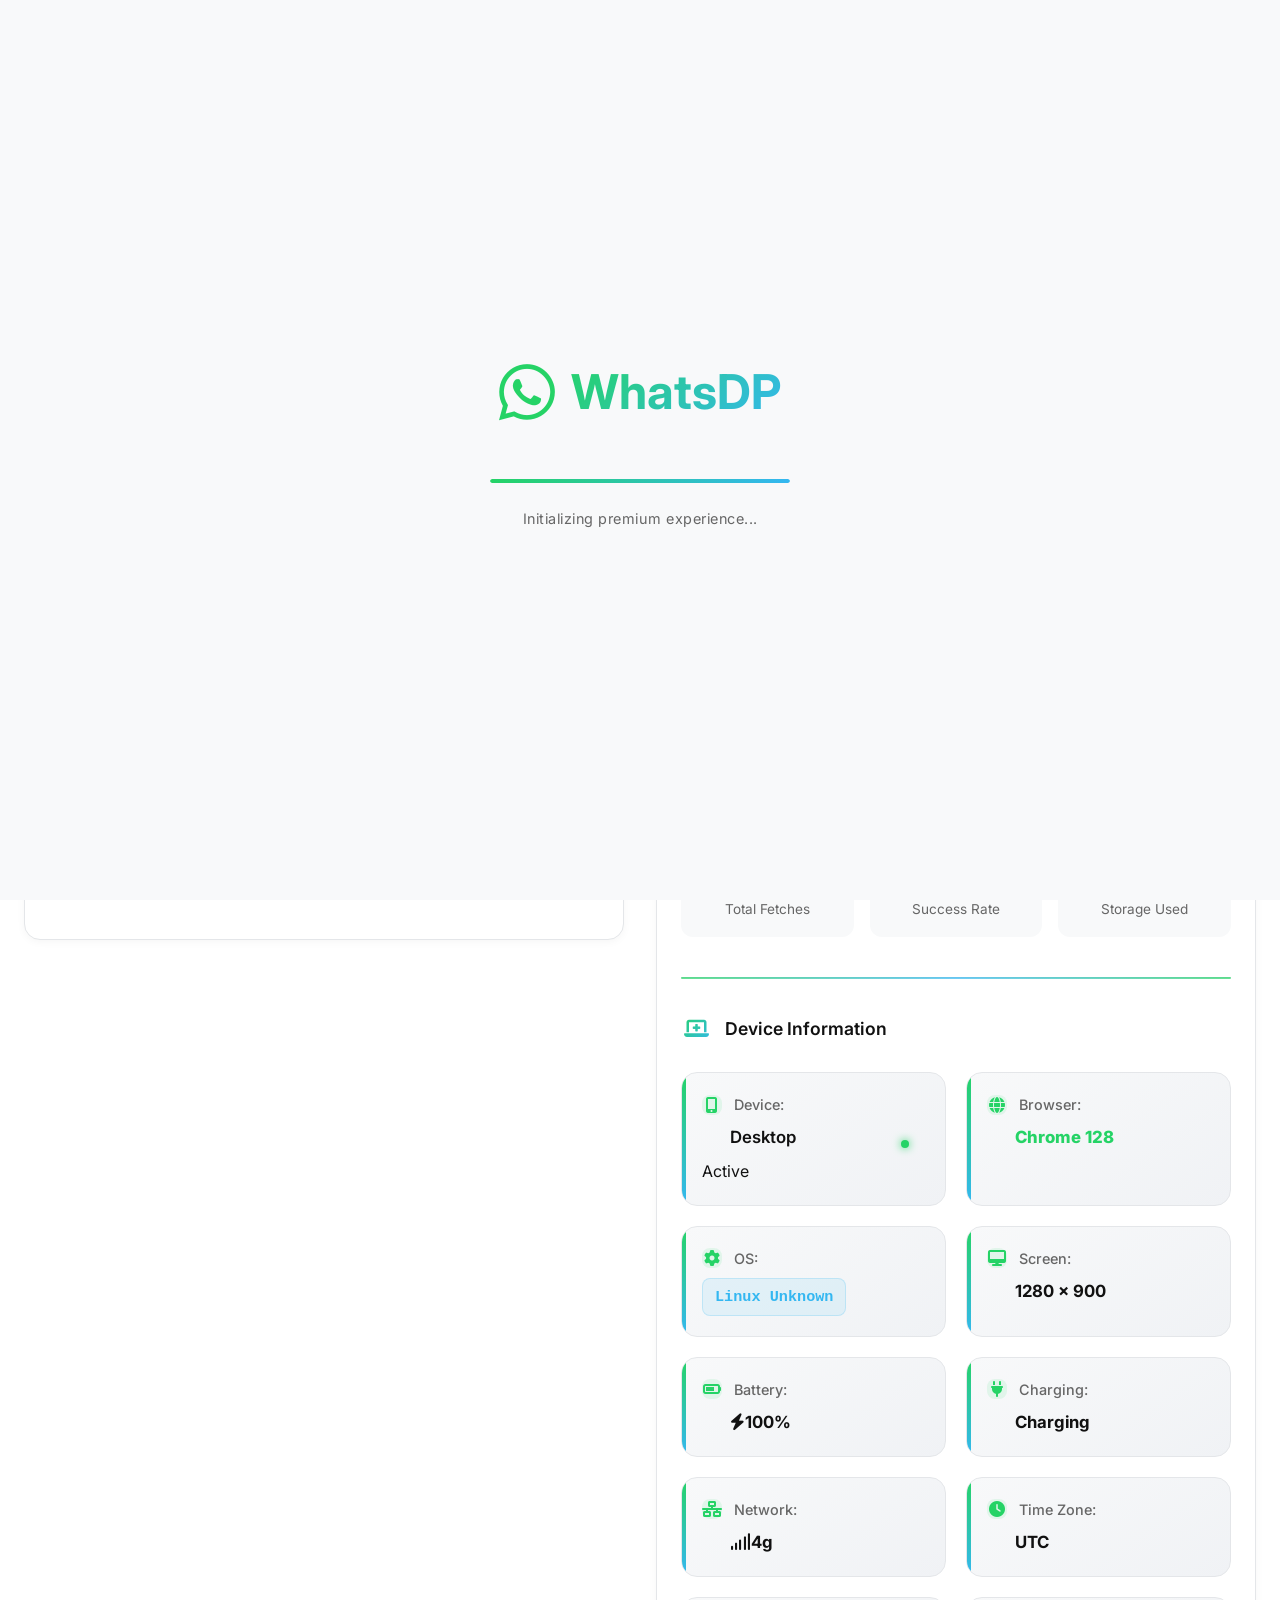
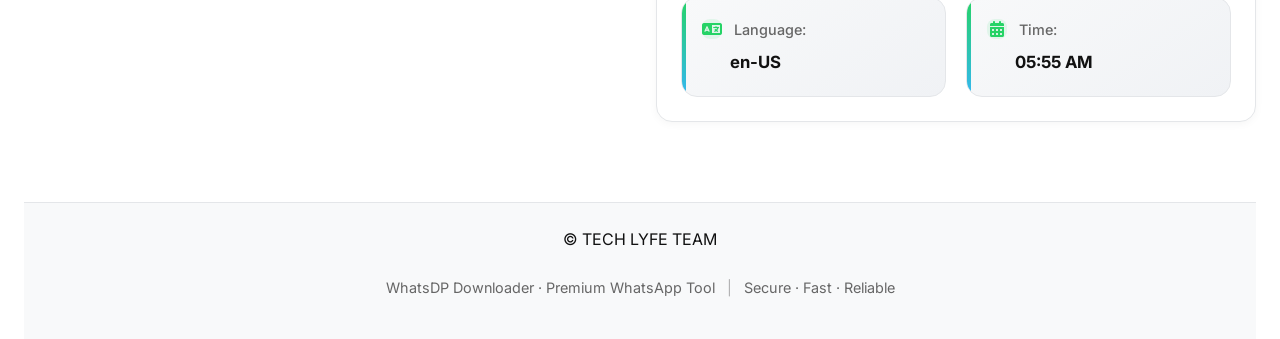
==== commit 1818c057: "Enhance PWA support with meta tags and icons Updated viewport meta tag and title for clarity. Added " ====
--- a/index.html
+++ b/index.html
@@ -2,8 +2,8 @@
 <html lang="en" data-theme="light">
 <head>
     <meta charset="UTF-8">
-    <meta name="viewport" content="width=device-width, initial-scale=1.0">
-    <title>WhatsDP Downloader | Premium WhatsApp Profile Picture Downloader</title>
+    <meta name="viewport" content="width=device-width, initial-scale=1.0, viewport-fit=cover">
+    <title>WhatsDP | Premium WhatsApp Profile Picture Downloader</title>
     
     <!-- PWA Meta Tags -->
     <meta name="application-name" content="WhatsDP">
@@ -15,26 +15,98 @@
     <meta name="msapplication-TileColor" content="#25D366">
     <meta name="msapplication-config" content="browserconfig.xml">
     
-    <!-- Apple Touch Icons -->
+    <!-- Apple Touch Icons - Using only icons folder -->
     <link rel="apple-touch-icon" href="icons/icon-152x152.png">
     <link rel="apple-touch-icon" sizes="180x180" href="icons/icon-180x180.png">
     <link rel="apple-touch-icon" sizes="167x167" href="icons/icon-167x167.png">
+    <link rel="apple-touch-icon" sizes="152x152" href="icons/icon-152x152.png">
+    <link rel="apple-touch-icon" sizes="144x144" href="icons/icon-144x144.png">
+    <link rel="apple-touch-icon" sizes="128x128" href="icons/icon-128x128.png">
+    <link rel="apple-touch-icon" sizes="120x120" href="icons/icon-120x120.png">
+    <link rel="apple-touch-icon" sizes="114x114" href="icons/icon-114x114.png">
     
-    <!-- PWA Splash Screens -->
-    <link rel="apple-touch-startup-image" href="splashscreens/iphone5_splash.png" media="(device-width: 320px) and (device-height: 568px) and (-webkit-device-pixel-ratio: 2) and (orientation: portrait)">
-    <link rel="apple-touch-startup-image" href="splashscreens/iphone6_splash.png" media="(device-width: 375px) and (device-height: 667px) and (-webkit-device-pixel-ratio: 2) and (orientation: portrait)">
-    <link rel="apple-touch-startup-image" href="splashscreens/iphoneplus_splash.png" media="(device-width: 414px) and (device-height: 736px) and (-webkit-device-pixel-ratio: 3) and (orientation: portrait)">
-    <link rel="apple-touch-startup-image" href="splashscreens/iphonex_splash.png" media="(device-width: 375px) and (device-height: 812px) and (-webkit-device-pixel-ratio: 3) and (orientation: portrait)">
-    <link rel="apple-touch-startup-image" href="splashscreens/ipad_splash.png" media="(min-device-width: 768px) and (max-device-width: 1024px) and (-webkit-min-device-pixel-ratio: 2) and (orientation: portrait)">
+    <!-- Favicons for all platforms -->
+    <link rel="icon" type="image/png" sizes="32x32" href="icons/icon-32x32.png">
+    <link rel="icon" type="image/png" sizes="16x16" href="icons/icon-16x16.png">
+    <link rel="shortcut icon" href="icons/favicon.ico">
+    
+    <!-- Splash Screen Simulation using CSS only -->
+    <style>
+        /* Inline splash screen styles */
+        .pwa-splash {
+            position: fixed;
+            top: 0;
+            left: 0;
+            width: 100%;
+            height: 100%;
+            background: #25D366;
+            display: flex;
+            flex-direction: column;
+            align-items: center;
+            justify-content: center;
+            z-index: 9999;
+            transition: opacity 0.5s ease;
+        }
+        
+        .pwa-splash.hidden {
+            opacity: 0;
+            pointer-events: none;
+        }
+        
+        .pwa-splash-icon {
+            width: 120px;
+            height: 120px;
+            background: white;
+            border-radius: 24px;
+            display: flex;
+            align-items: center;
+            justify-content: center;
+            margin-bottom: 2rem;
+            animation: splashPulse 1.5s infinite;
+        }
+        
+        .pwa-splash-icon i {
+            font-size: 4rem;
+            color: #25D366;
+        }
+        
+        .pwa-splash-title {
+            color: white;
+            font-size: 2.5rem;
+            font-weight: 700;
+            margin-bottom: 1rem;
+        }
+        
+        .pwa-splash-subtitle {
+            color: rgba(255, 255, 255, 0.9);
+            font-size: 1rem;
+            text-align: center;
+            max-width: 300px;
+        }
+        
+        @keyframes splashPulse {
+            0% { transform: scale(1); }
+            50% { transform: scale(1.05); }
+            100% { transform: scale(1); }
+        }
+    </style>
     
     <!-- External Resources -->
     <link rel="stylesheet" href="https://cdnjs.cloudflare.com/ajax/libs/font-awesome/6.4.0/css/all.min.css">
     <link href="https://fonts.googleapis.com/css2?family=Inter:wght@300;400;500;600;700&display=swap" rel="stylesheet">
     <link rel="stylesheet" href="style.css">
     <link rel="manifest" href="manifest.json">
-    <link rel="icon" type="image/x-icon" href="data:image/svg+xml,<svg xmlns=%22http://www.w3.org/2000/svg%22 viewBox=%220 0 100 100%22><text y=%22.9em%22 font-size=%2290%22>📱</text></svg>">
 </head>
 <body>
+    <!-- PWA Splash Screen (CSS Only) -->
+    <div class="pwa-splash" id="pwaSplash">
+        <div class="pwa-splash-icon">
+            <i class="fab fa-whatsapp"></i>
+        </div>
+        <h1 class="pwa-splash-title">WhatsDP</h1>
+        <p class="pwa-splash-subtitle">Premium WhatsApp Downloader</p>
+    </div>
+
     <!-- Offline Indicator -->
     <div class="offline-indicator hide" id="offlineIndicator">
         <i class="fas fa-wifi-slash"></i>
@@ -662,13 +734,52 @@
             window.addEventListener('load', () => {
                 navigator.serviceWorker.register('/service-worker.js')
                     .then(registration => {
-                        console.log('ServiceWorker registration successful');
+                        console.log('ServiceWorker registration successful with scope:', registration.scope);
+                        
+                        // Check for updates
+                        registration.addEventListener('updatefound', () => {
+                            const newWorker = registration.installing;
+                            console.log('New service worker found:', newWorker);
+                            
+                            newWorker.addEventListener('statechange', () => {
+                                if (newWorker.state === 'installed' && navigator.serviceWorker.controller) {
+                                    // New update available
+                                    if (window.whatsDPApp) {
+                                        window.whatsDPApp.showUpdateAvailable();
+                                    }
+                                }
+                            });
+                        });
                     })
                     .catch(err => {
                         console.log('ServiceWorker registration failed: ', err);
                     });
             });
         }
+        
+        // Handle splash screen
+        document.addEventListener('DOMContentLoaded', () => {
+            const splashScreen = document.getElementById('pwaSplash');
+            
+            // Check if running as standalone PWA
+            const isStandalone = window.matchMedia('(display-mode: standalone)').matches || 
+                                window.navigator.standalone ||
+                                document.referrer.includes('android-app://');
+            
+            // Show splash screen for standalone PWA or first load
+            if (isStandalone || performance.navigation.type === 0) {
+                setTimeout(() => {
+                    splashScreen.classList.add('hidden');
+                }, 1500);
+            } else {
+                splashScreen.classList.add('hidden');
+            }
+            
+            // Initialize app after splash screen
+            setTimeout(() => {
+                window.whatsDPApp = new WhatsDPDownloader();
+            }, 100);
+        });
     </script>
 </body>
-</html>+                                    </html>
--- a/style.css
+++ b/style.css
@@ -52,6 +52,7 @@
 html {
     font-size: 16px;
     scroll-behavior: smooth;
+    -webkit-tap-highlight-color: transparent;
 }
 
 body {
@@ -62,6 +63,8 @@
     min-height: 100vh;
     transition: background-color var(--transition-normal);
     overflow-x: hidden;
+    -webkit-font-smoothing: antialiased;
+    -moz-osx-font-smoothing: grayscale;
 }
 
 h1, h2, h3, h4, h5, h6 {
@@ -89,6 +92,65 @@
     color: var(--primary-color);
     text-decoration: none;
     transition: color var(--transition-fast);
+}
+
+/* PWA Splash Screen */
+.pwa-splash {
+    position: fixed;
+    top: 0;
+    left: 0;
+    width: 100%;
+    height: 100%;
+    background: #25D366;
+    display: flex;
+    flex-direction: column;
+    align-items: center;
+    justify-content: center;
+    z-index: 9999;
+    transition: opacity 0.5s ease;
+}
+
+.pwa-splash.hidden {
+    opacity: 0;
+    pointer-events: none;
+}
+
+.pwa-splash-icon {
+    width: 120px;
+    height: 120px;
+    background: white;
+    border-radius: 24px;
+    display: flex;
+    align-items: center;
+    justify-content: center;
+    margin-bottom: 2rem;
+    animation: splashPulse 1.5s infinite;
+}
+
+.pwa-splash-icon i {
+    font-size: 4rem;
+    color: #25D366;
+}
+
+.pwa-splash-title {
+    color: white;
+    font-size: 2.5rem;
+    font-weight: 700;
+    margin-bottom: 1rem;
+    text-shadow: 0 2px 4px rgba(0, 0, 0, 0.2);
+}
+
+.pwa-splash-subtitle {
+    color: rgba(255, 255, 255, 0.9);
+    font-size: 1rem;
+    text-align: center;
+    max-width: 300px;
+}
+
+@keyframes splashPulse {
+    0% { transform: scale(1); }
+    50% { transform: scale(1.05); }
+    100% { transform: scale(1); }
 }
 
 /* Offline Indicator */
@@ -127,16 +189,16 @@
     left: 1rem;
     background: linear-gradient(135deg, var(--primary-color), var(--accent-color));
     color: white;
-    padding: 0.5rem 1rem;
-    border-radius: var(--radius-md);
-    font-size: 0.85rem;
+    padding: 0.75rem 1.25rem;
+    border-radius: var(--radius-lg);
     font-weight: 600;
-    display: flex;
-    align-items: center;
-    gap: 0.5rem;
+    display: none;
+    align-items: center;
+    gap: 0.75rem;
     z-index: 1000;
-    box-shadow: var(--shadow-md);
-    animation: fadeIn 0.5s ease;
+    box-shadow: var(--shadow-lg);
+    animation: slideInLeft 0.5s ease;
+    border: 2px solid rgba(255, 255, 255, 0.2);
 }
 
 .app-badge.hide {
@@ -147,7 +209,7 @@
 }
 
 .app-badge i {
-    font-size: 0.9rem;
+    font-size: 1.25rem;
 }
 
 @keyframes slideInRight {
@@ -161,14 +223,14 @@
     }
 }
 
-@keyframes fadeIn {
+@keyframes slideInLeft {
     from {
         opacity: 0;
-        transform: translateY(-20px);
+        transform: translateX(-100%);
     }
     to {
         opacity: 1;
-        transform: translateY(0);
+        transform: translateX(0);
     }
 }
 
@@ -2442,224 +2504,73 @@
     opacity: 1;
 }
 
-/* Responsive Styles */
-@media (max-width: 768px) {
-    .container {
-        padding: 0 1rem;
-    }
-    
-    h1 {
-        font-size: 1.75rem;
-    }
-    
-    h2 {
-        font-size: 1.5rem;
-    }
-    
-    .app-main {
-        padding: 1.5rem 0;
-    }
-    
-    .card-header, .card-body {
-        padding: 1.25rem;
-    }
-    
-    .preview-controls {
-        flex-direction: column;
-        gap: 1rem;
-        align-items: stretch;
-    }
-    
-    .format-selector {
-        justify-content: center;
-    }
-    
-    .footer-links {
-        flex-direction: column;
-        gap: 0.25rem;
-    }
-    
-    .footer-separator {
-        display: none;
-    }
-    
-    .toast-container {
-        bottom: 1rem;
-        right: 1rem;
-        left: 1rem;
-        max-width: none;
-    }
-    
-    .pwa-install-btn {
-        bottom: 1.5rem;
-        right: 1.5rem;
-        padding: 0.875rem 1.25rem;
-        font-size: 0.9rem;
-    }
-    
-    .guide-platform-selector {
-        flex-direction: column;
-    }
-    
-    .guide-platform-btn {
-        padding: 0.875rem;
-    }
-    
-    .guide-step {
-        padding: 1rem;
-        gap: 1rem;
-    }
-    
-    .step-number {
-        width: 32px;
-        height: 32px;
-        font-size: 1rem;
-    }
-    
-    .country-selector-trigger {
-        min-width: 100px;
-        max-width: 130px;
-        padding: 0.5rem 0.625rem;
-        font-size: 0.9rem;
-        gap: 0.375rem;
-    }
-    
-    .country-flag {
-        font-size: 1.1rem;
-    }
-    
-    .country-name {
-        display: none;
-    }
-    
-    .country-code {
-        font-size: 0.8rem;
-        padding: 0.15rem 0.4rem;
-        margin-left: auto;
-    }
-    
-    .country-selector-trigger .chevron {
-        font-size: 0.7rem;
-    }
-    
-    #whatsappNumber {
-        padding-left: 8rem;
-        padding-right: 3rem;
-    }
-    
-    .selected-country-badge {
-        right: 0.5rem;
-        padding: 0.25rem 0.5rem;
-        font-size: 0.75rem;
-    }
-}
-
-@media (max-width: 480px) {
-    .logo h1 {
-        font-size: 1.5rem;
-    }
-    
-    .logo i {
-        font-size: 2rem;
-    }
-    
-    .input-stats {
-        flex-direction: column;
-        gap: 0.5rem;
-    }
-    
-    .stats-grid {
-        grid-template-columns: 1fr;
-    }
-    
-    .history-grid {
-        grid-template-columns: repeat(auto-fill, minmax(80px, 1fr));
-    }
-    
-    .pwa-install-btn {
-        bottom: 1rem;
-        right: 1rem;
-        padding: 0.75rem 1rem;
-        font-size: 0.85rem;
-    }
-    
-    .install-text {
-        display: none;
-    }
-    
-    .pwa-install-btn {
-        width: 50px;
-        height: 50px;
-        border-radius: 50%;
-        justify-content: center;
-        padding: 0;
-    }
-    
-    .pwa-install-btn i {
-        margin: 0;
-        font-size: 1.1rem;
-    }
-    
-    .install-badge {
-        top: -5px;
-        right: -5px;
-        font-size: 0.6rem;
-        padding: 0.2rem 0.4rem;
-    }
-    
-    .guide-platform-btn span {
-        font-size: 0.9rem;
-    }
-    
-    .step-content h4 {
-        font-size: 1rem;
-    }
-    
-    .step-content p {
-        font-size: 0.9rem;
-    }
-    
-    .country-selector-trigger {
-        min-width: 80px;
-        max-width: 100px;
-        padding: 0.375rem 0.5rem;
-        font-size: 0.85rem;
-        gap: 0.25rem;
-    }
-    
-    .country-flag {
-        font-size: 1rem;
-    }
-    
-    .country-code {
-        font-size: 0.75rem;
-        padding: 0.1rem 0.3rem;
-    }
-    
-    #whatsappNumber {
-        padding-left: 6.5rem;
-        padding-right: 2.5rem;
-    }
-    
-    .selected-country-badge {
-        right: 0.25rem;
-        padding: 0.2rem 0.4rem;
-        font-size: 0.7rem;
-    }
-}
-
-/* Standalone App Styles */
+/* Standalone PWA Styles */
 @media (display-mode: standalone) {
+    body {
+        padding-top: env(safe-area-inset-top);
+        padding-bottom: env(safe-area-inset-bottom);
+        padding-left: env(safe-area-inset-left);
+        padding-right: env(safe-area-inset-right);
+    }
+    
     .main-header {
         padding-top: calc(1.5rem + env(safe-area-inset-top));
+        padding-left: env(safe-area-inset-left);
+        padding-right: env(safe-area-inset-right);
+    }
+    
+    .container {
+        padding-left: calc(1.5rem + env(safe-area-inset-left));
+        padding-right: calc(1.5rem + env(safe-area-inset-right));
+    }
+    
+    .main-footer {
+        padding-left: env(safe-area-inset-left);
+        padding-right: env(safe-area-inset-right);
     }
     
     .pwa-install-btn {
-        display: none;
+        display: none !important;
     }
     
     .app-badge {
-        display: flex;
+        display: flex !important;
+    }
+    
+    /* Hide browser UI elements */
+    ::-webkit-scrollbar {
+        width: 8px;
+    }
+    
+    ::-webkit-scrollbar-track {
+        background: var(--bg-secondary);
+    }
+    
+    ::-webkit-scrollbar-thumb {
+        background: var(--text-tertiary);
+        border-radius: 4px;
+    }
+    
+    ::-webkit-scrollbar-thumb:hover {
+        background: var(--text-secondary);
+    }
+}
+
+/* Safe area handling for notched devices */
+@supports (padding: max(0px)) {
+    .container {
+        padding-left: max(1.5rem, env(safe-area-inset-left));
+        padding-right: max(1.5rem, env(safe-area-inset-right));
+    }
+    
+    .main-footer {
+        padding-left: max(1.5rem, env(safe-area-inset-left));
+        padding-right: max(1.5rem, env(safe-area-inset-right));
+    }
+    
+    .pwa-install-btn {
+        right: max(2rem, env(safe-area-inset-right));
+        bottom: max(2rem, env(safe-area-inset-bottom));
     }
 }
 
@@ -2667,7 +2578,8 @@
 @media print {
     .pwa-install-btn,
     .app-badge,
-    .offline-indicator {
+    .offline-indicator,
+    .pwa-splash {
         display: none !important;
     }
 }
@@ -2680,6 +2592,10 @@
     
     .guide-platform-btn {
         border: 2px solid currentColor;
+    }
+    
+    .btn-primary, .btn-secondary {
+        border: 1px solid currentColor;
     }
 }
 
@@ -2690,9 +2606,18 @@
     .update-icon,
     .install-badge,
     .offline-indicator,
-    .app-badge {
+    .app-badge,
+    .pwa-splash-icon,
+    .follow-icon,
+    .follow-badge {
         animation: none !important;
         transition: none !important;
+    }
+    
+    * {
+        animation-duration: 0.01ms !important;
+        animation-iteration-count: 1 !important;
+        transition-duration: 0.01ms !important;
     }
 }
 
@@ -2742,4 +2667,210 @@
 
 [data-theme="dark"] .country-item-remove:hover {
     background: rgba(255, 71, 87, 0.2);
-}+}
+
+/* Responsive Styles */
+@media (max-width: 768px) {
+    .container {
+        padding: 0 1rem;
+    }
+    
+    h1 {
+        font-size: 1.75rem;
+    }
+    
+    h2 {
+        font-size: 1.5rem;
+    }
+    
+    .app-main {
+        padding: 1.5rem 0;
+    }
+    
+    .card-header, .card-body {
+        padding: 1.25rem;
+    }
+    
+    .preview-controls {
+        flex-direction: column;
+        gap: 1rem;
+        align-items: stretch;
+    }
+    
+    .format-selector {
+        justify-content: center;
+    }
+    
+    .footer-links {
+        flex-direction: column;
+        gap: 0.25rem;
+    }
+    
+    .footer-separator {
+        display: none;
+    }
+    
+    .toast-container {
+        bottom: 1rem;
+        right: 1rem;
+        left: 1rem;
+        max-width: none;
+    }
+    
+    .pwa-install-btn {
+        bottom: 1.5rem;
+        right: 1.5rem;
+        padding: 0.875rem 1.25rem;
+        font-size: 0.9rem;
+    }
+    
+    .guide-platform-selector {
+        flex-direction: column;
+    }
+    
+    .guide-platform-btn {
+        padding: 0.875rem;
+    }
+    
+    .guide-step {
+        padding: 1rem;
+        gap: 1rem;
+    }
+    
+    .step-number {
+        width: 32px;
+        height: 32px;
+        font-size: 1rem;
+    }
+    
+    .country-selector-trigger {
+        min-width: 100px;
+        max-width: 130px;
+        padding: 0.5rem 0.625rem;
+        font-size: 0.9rem;
+        gap: 0.375rem;
+    }
+    
+    .country-flag {
+        font-size: 1.1rem;
+    }
+    
+    .country-name {
+        display: none;
+    }
+    
+    .country-code {
+        font-size: 0.8rem;
+        padding: 0.15rem 0.4rem;
+        margin-left: auto;
+    }
+    
+    .country-selector-trigger .chevron {
+        font-size: 0.7rem;
+    }
+    
+    #whatsappNumber {
+        padding-left: 8rem;
+        padding-right: 3rem;
+    }
+    
+    .selected-country-badge {
+        right: 0.5rem;
+        padding: 0.25rem 0.5rem;
+        font-size: 0.75rem;
+    }
+}
+
+@media (max-width: 480px) {
+    .logo h1 {
+        font-size: 1.5rem;
+    }
+    
+    .logo i {
+        font-size: 2rem;
+    }
+    
+    .input-stats {
+        flex-direction: column;
+        gap: 0.5rem;
+    }
+    
+    .stats-grid {
+        grid-template-columns: 1fr;
+    }
+    
+    .history-grid {
+        grid-template-columns: repeat(auto-fill, minmax(80px, 1fr));
+    }
+    
+    .pwa-install-btn {
+        bottom: 1rem;
+        right: 1rem;
+        padding: 0.75rem 1rem;
+        font-size: 0.85rem;
+    }
+    
+    .install-text {
+        display: none;
+    }
+    
+    .pwa-install-btn {
+        width: 50px;
+        height: 50px;
+        border-radius: 50%;
+        justify-content: center;
+        padding: 0;
+    }
+    
+    .pwa-install-btn i {
+        margin: 0;
+        font-size: 1.1rem;
+    }
+    
+    .install-badge {
+        top: -5px;
+        right: -5px;
+        font-size: 0.6rem;
+        padding: 0.2rem 0.4rem;
+    }
+    
+    .guide-platform-btn span {
+        font-size: 0.9rem;
+    }
+    
+    .step-content h4 {
+        font-size: 1rem;
+    }
+    
+    .step-content p {
+        font-size: 0.9rem;
+    }
+    
+    .country-selector-trigger {
+        min-width: 80px;
+        max-width: 100px;
+        padding: 0.375rem 0.5rem;
+        font-size: 0.85rem;
+        gap: 0.25rem;
+    }
+    
+    .country-flag {
+        font-size: 1rem;
+    }
+    
+    .country-code {
+        font-size: 0.75rem;
+        padding: 0.1rem 0.3rem;
+    }
+    
+    #whatsappNumber {
+        padding-left: 6.5rem;
+        padding-right: 2.5rem;
+    }
+    
+    .selected-country-badge {
+        right: 0.25rem;
+        padding: 0.2rem 0.4rem;
+        font-size: 0.7rem;
+    }
+    }
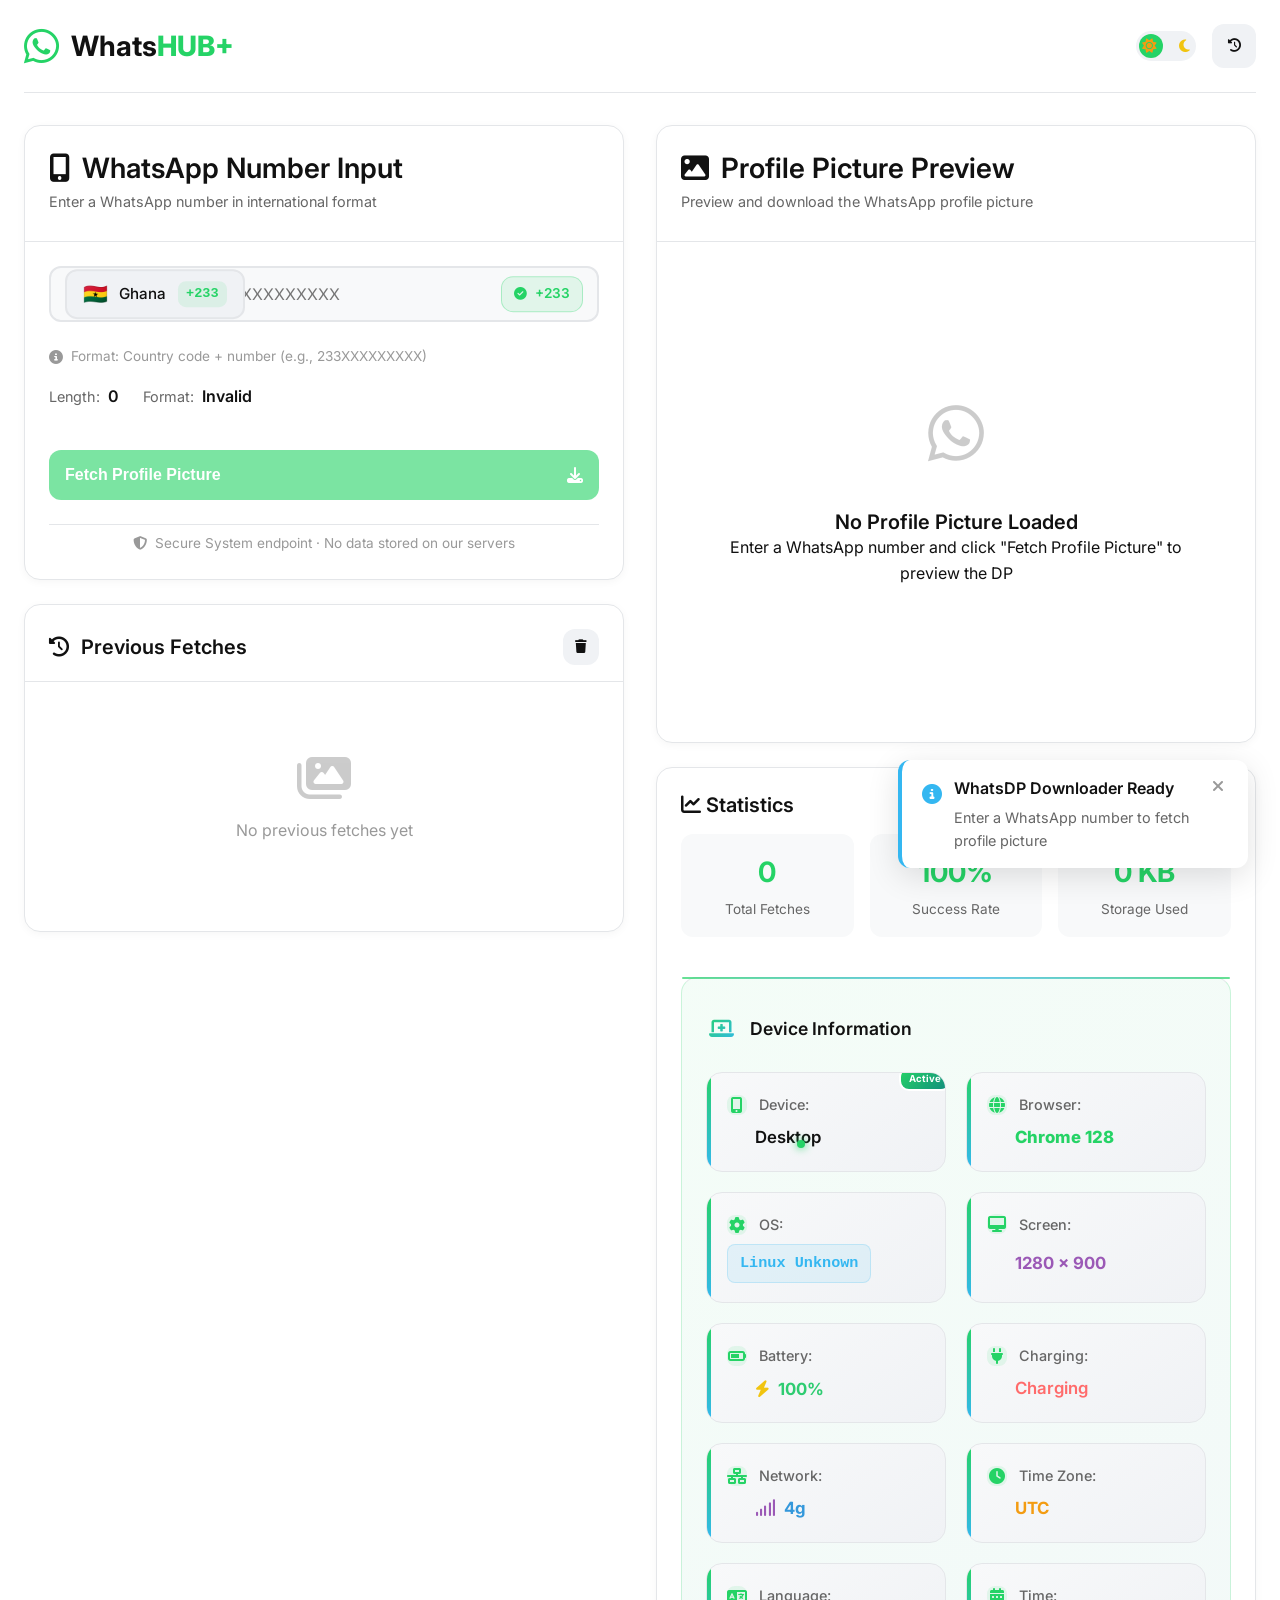
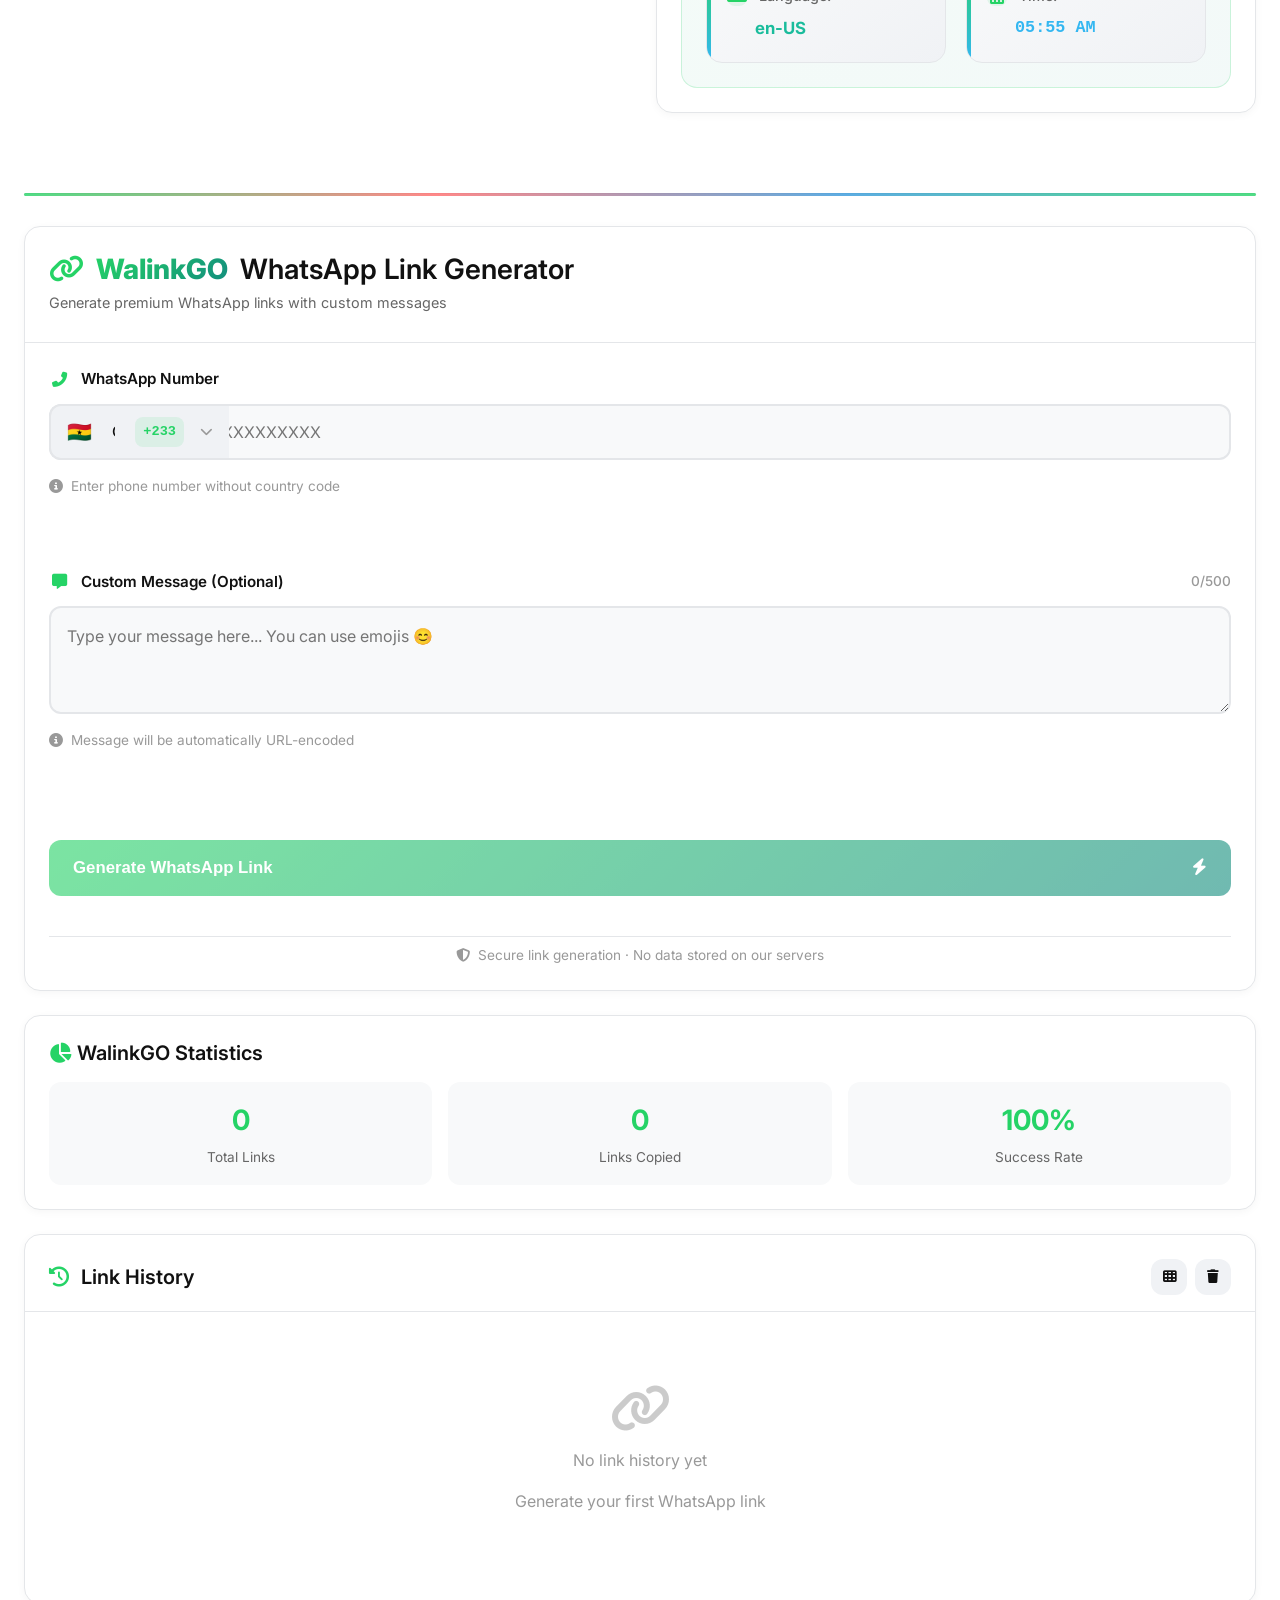
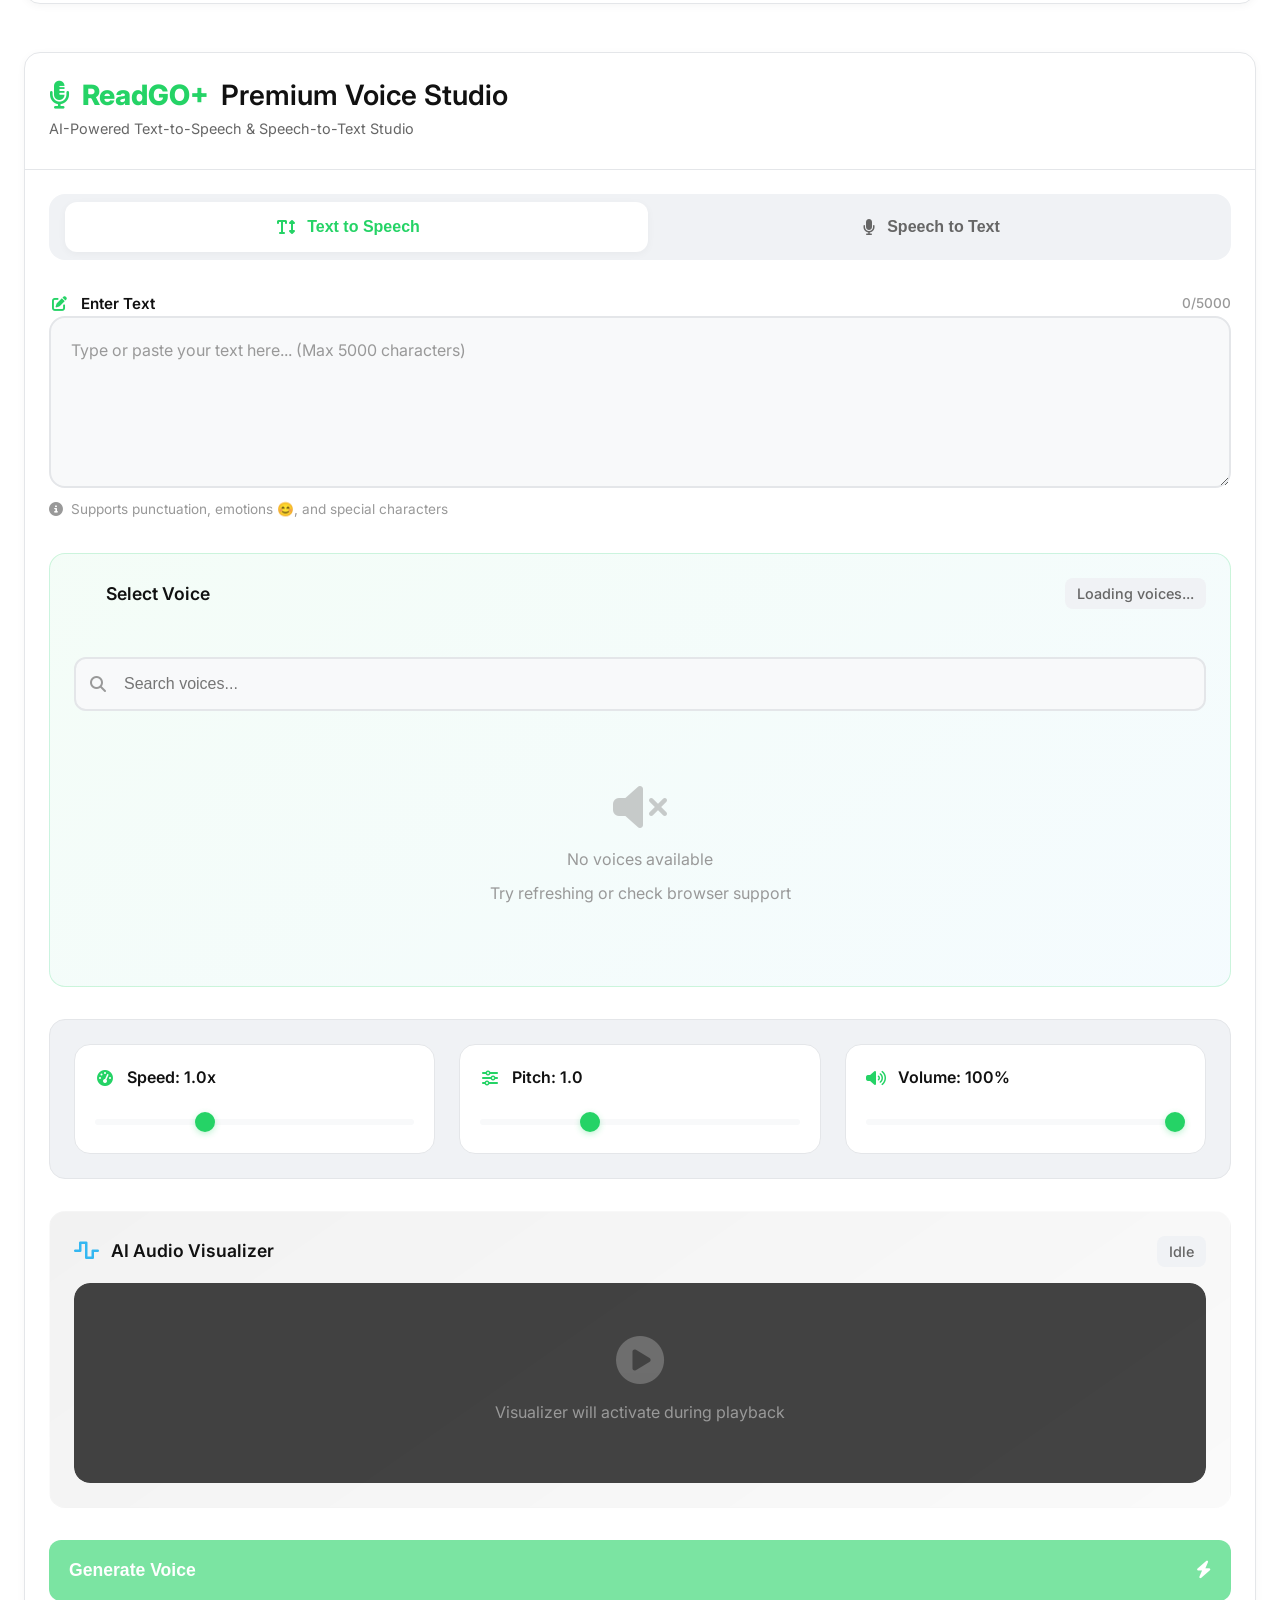
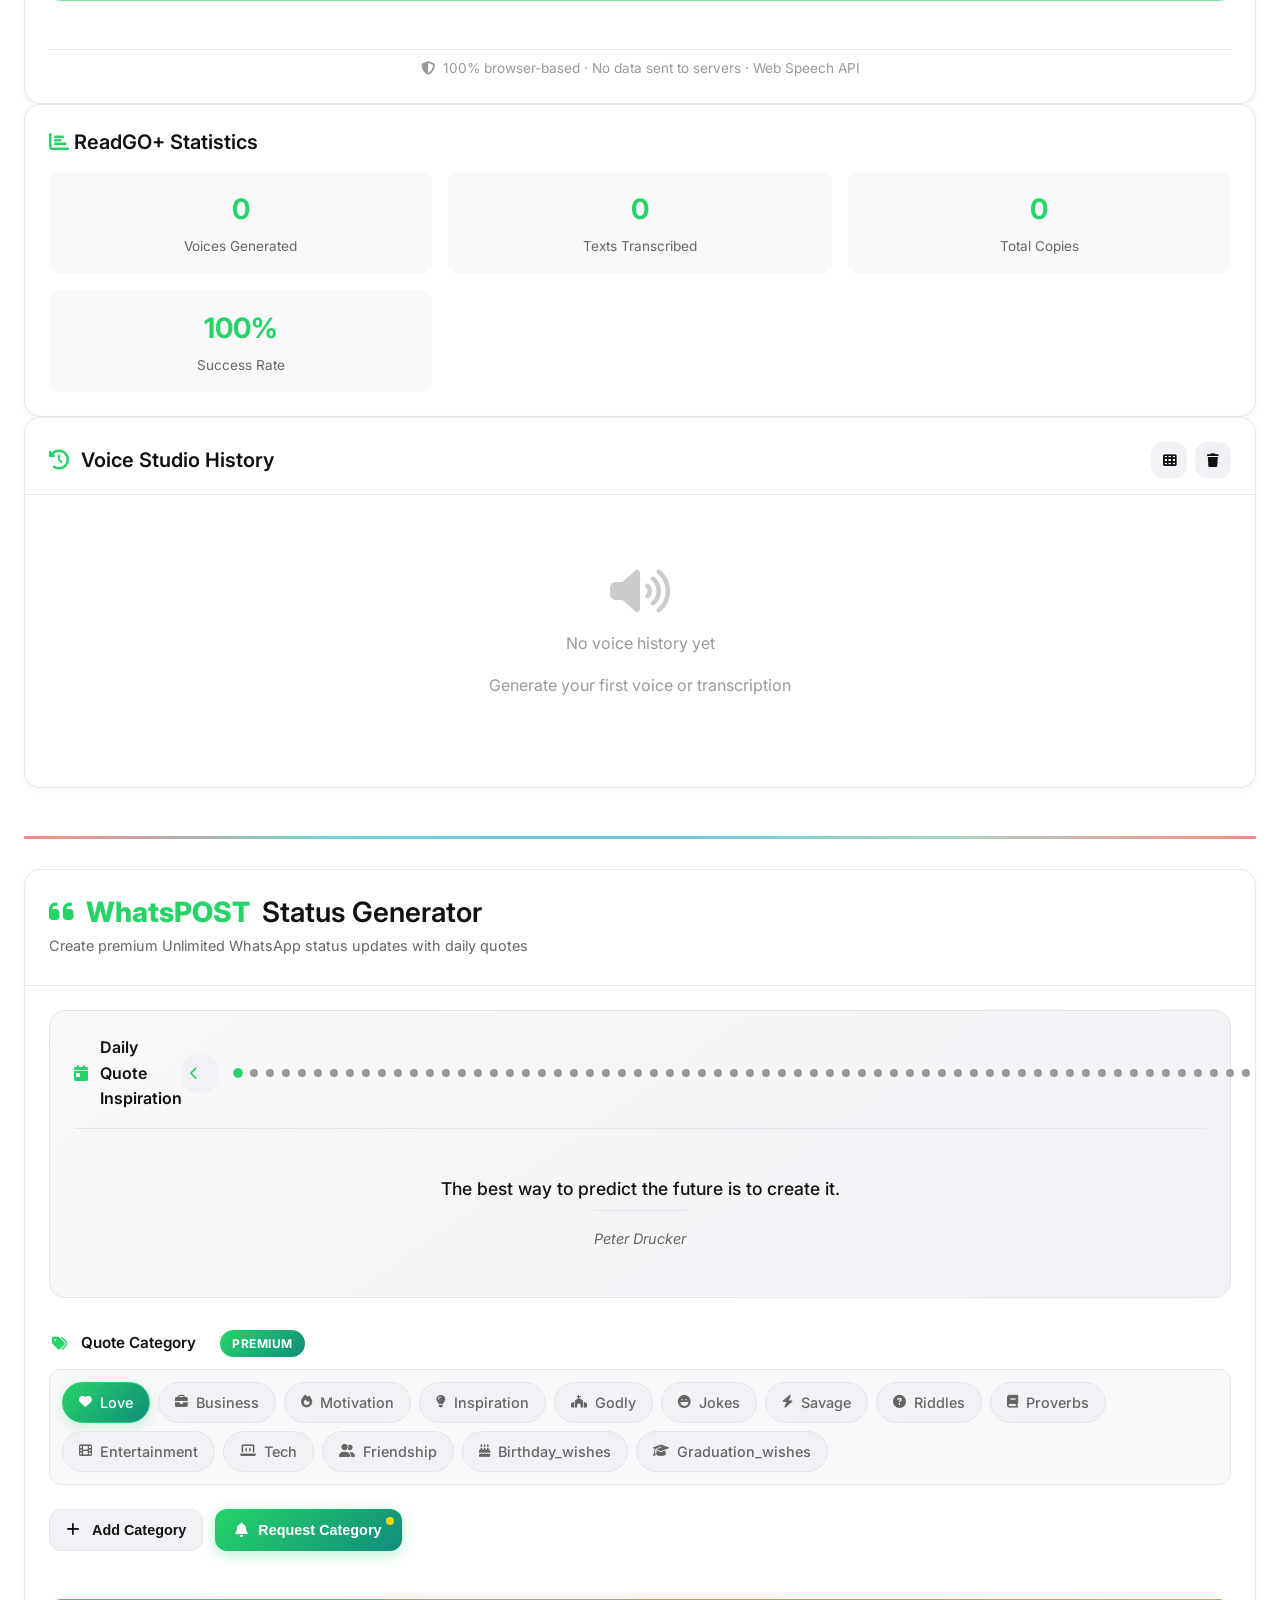
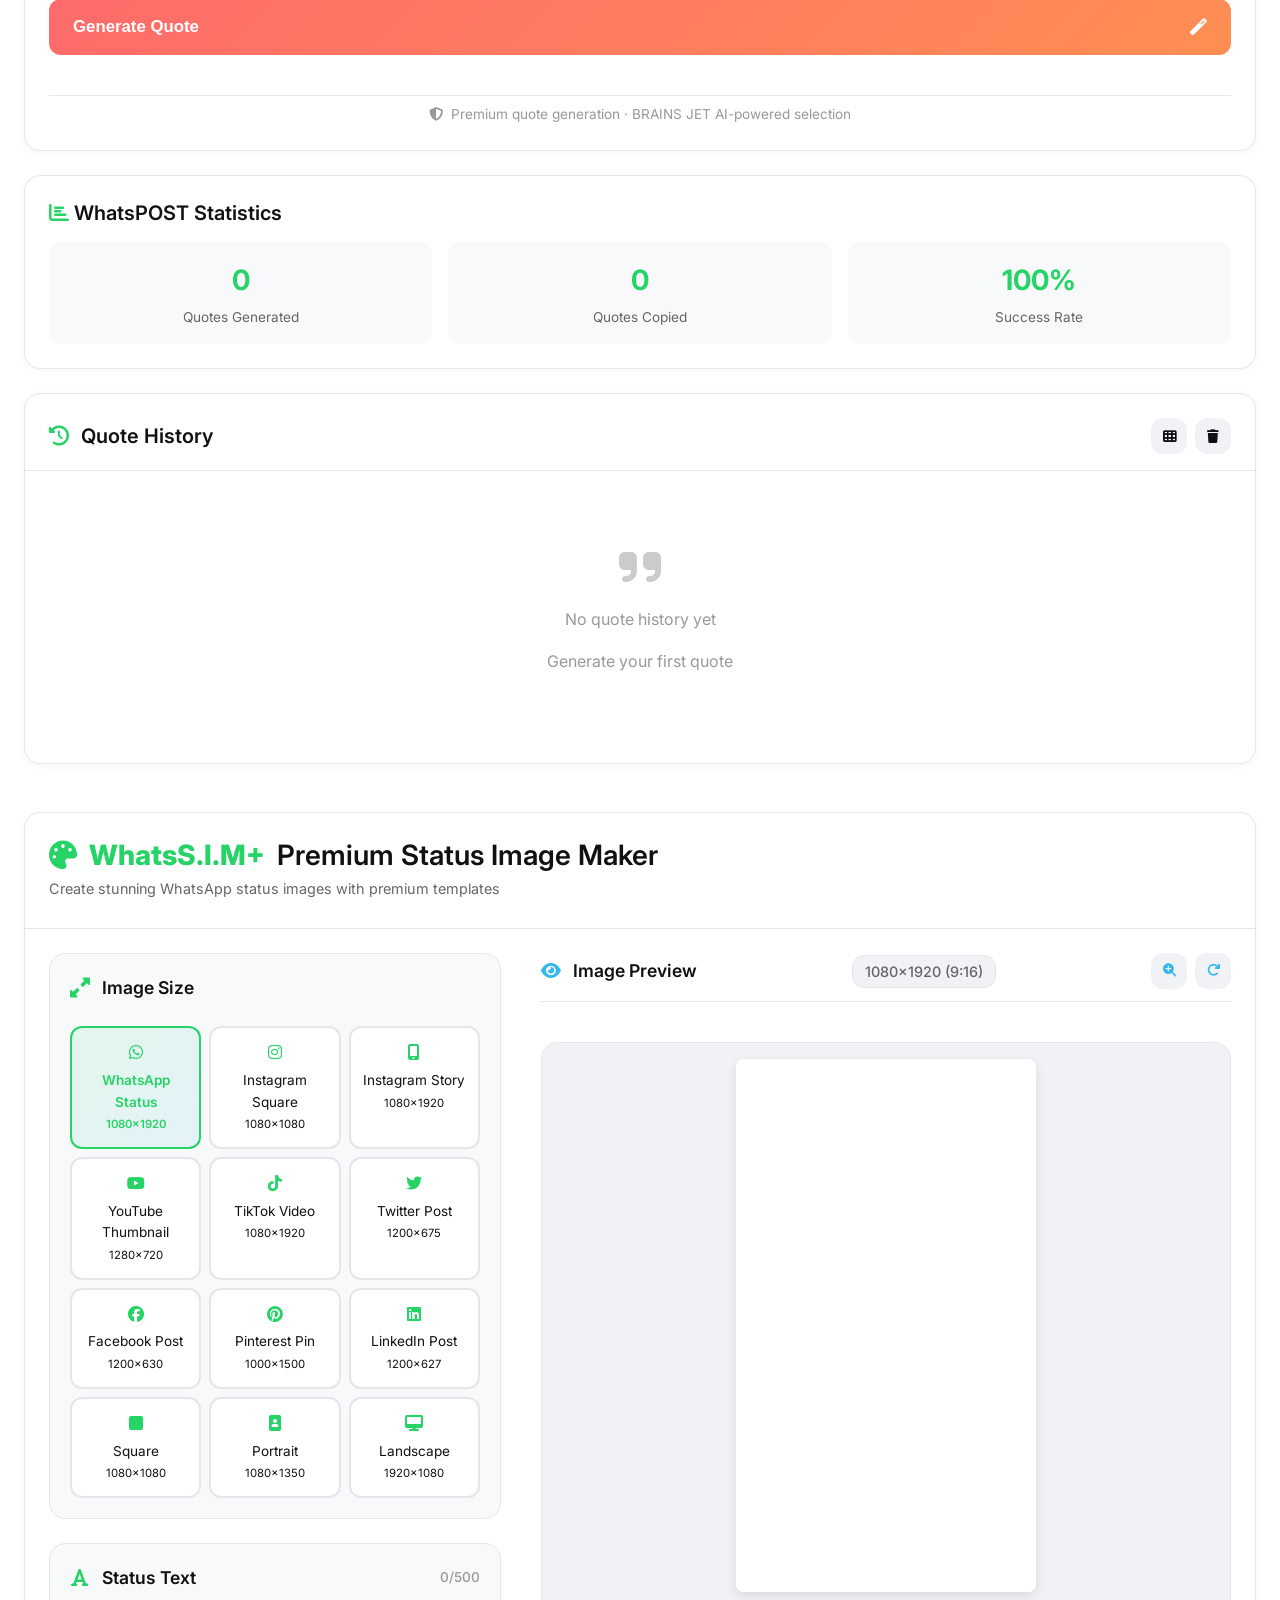
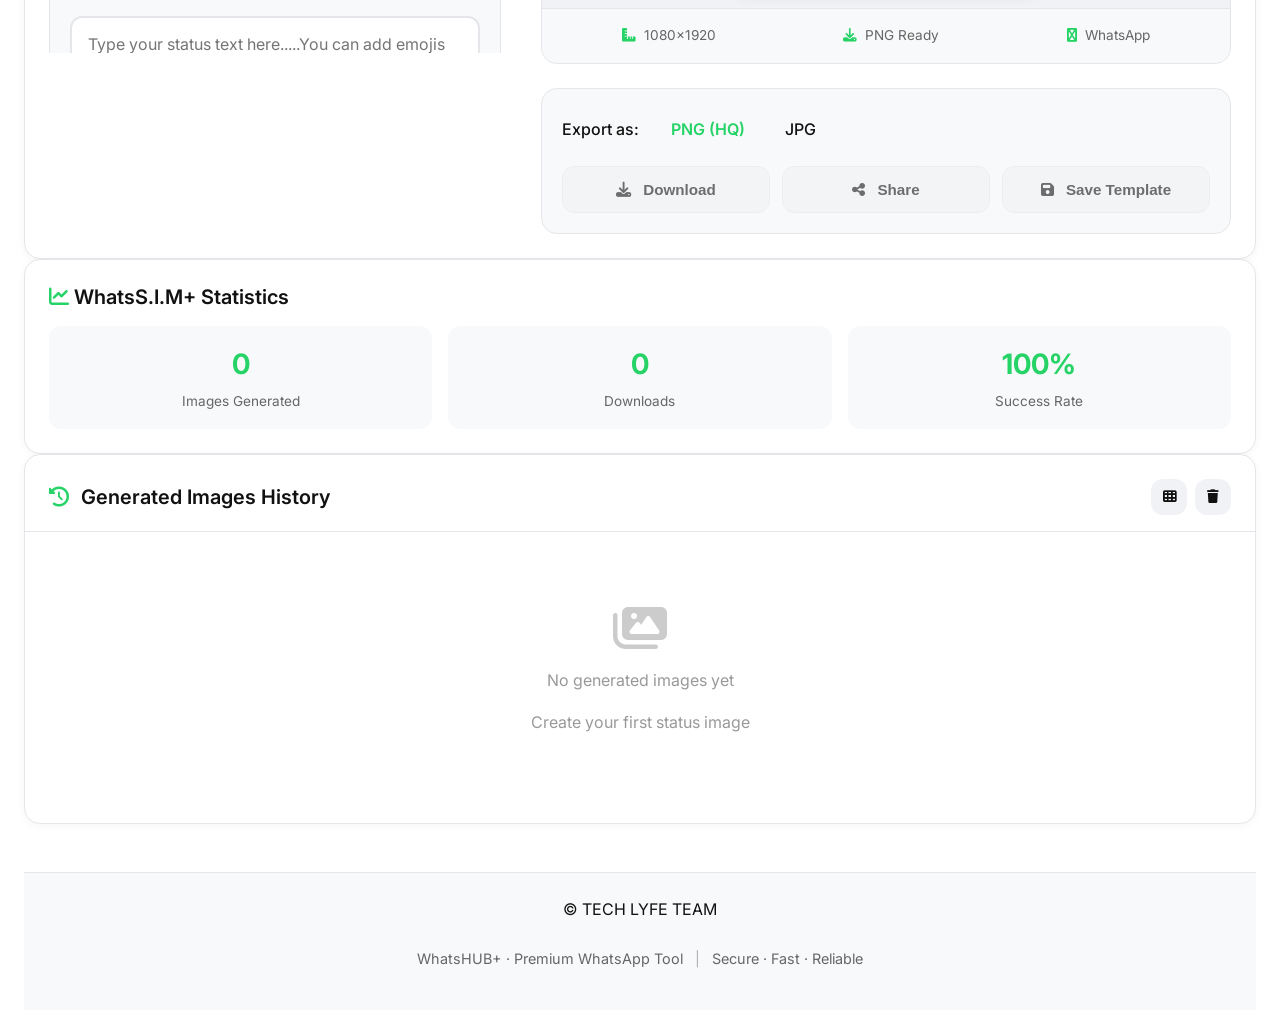
==== commit c4e6e99f: "Add files via upload" ====
--- a/index.html
+++ b/index.html
@@ -1,130 +1,28 @@
 <!DOCTYPE html>
 <html lang="en" data-theme="light">
 <head>
-    <meta charset="UTF-8">
-    <meta name="viewport" content="width=device-width, initial-scale=1.0, viewport-fit=cover">
-    <title>WhatsDP | Premium WhatsApp Profile Picture Downloader</title>
-    
-    <!-- PWA Meta Tags -->
-    <meta name="application-name" content="WhatsDP">
-    <meta name="apple-mobile-web-app-title" content="WhatsDP">
-    <meta name="apple-mobile-web-app-capable" content="yes">
-    <meta name="apple-mobile-web-app-status-bar-style" content="black-translucent">
-    <meta name="mobile-web-app-capable" content="yes">
-    <meta name="theme-color" content="#25D366">
-    <meta name="msapplication-TileColor" content="#25D366">
-    <meta name="msapplication-config" content="browserconfig.xml">
-    
-    <!-- Apple Touch Icons - Using only icons folder -->
-    <link rel="apple-touch-icon" href="icons/icon-152x152.png">
-    <link rel="apple-touch-icon" sizes="180x180" href="icons/icon-180x180.png">
-    <link rel="apple-touch-icon" sizes="167x167" href="icons/icon-167x167.png">
-    <link rel="apple-touch-icon" sizes="152x152" href="icons/icon-152x152.png">
-    <link rel="apple-touch-icon" sizes="144x144" href="icons/icon-144x144.png">
-    <link rel="apple-touch-icon" sizes="128x128" href="icons/icon-128x128.png">
-    <link rel="apple-touch-icon" sizes="120x120" href="icons/icon-120x120.png">
-    <link rel="apple-touch-icon" sizes="114x114" href="icons/icon-114x114.png">
-    
-    <!-- Favicons for all platforms -->
-    <link rel="icon" type="image/png" sizes="32x32" href="icons/icon-32x32.png">
-    <link rel="icon" type="image/png" sizes="16x16" href="icons/icon-16x16.png">
-    <link rel="shortcut icon" href="icons/favicon.ico">
-    
-    <!-- Splash Screen Simulation using CSS only -->
-    <style>
-        /* Inline splash screen styles */
-        .pwa-splash {
-            position: fixed;
-            top: 0;
-            left: 0;
-            width: 100%;
-            height: 100%;
-            background: #25D366;
-            display: flex;
-            flex-direction: column;
-            align-items: center;
-            justify-content: center;
-            z-index: 9999;
-            transition: opacity 0.5s ease;
-        }
-        
-        .pwa-splash.hidden {
-            opacity: 0;
-            pointer-events: none;
-        }
-        
-        .pwa-splash-icon {
-            width: 120px;
-            height: 120px;
-            background: white;
-            border-radius: 24px;
-            display: flex;
-            align-items: center;
-            justify-content: center;
-            margin-bottom: 2rem;
-            animation: splashPulse 1.5s infinite;
-        }
-        
-        .pwa-splash-icon i {
-            font-size: 4rem;
-            color: #25D366;
-        }
-        
-        .pwa-splash-title {
-            color: white;
-            font-size: 2.5rem;
-            font-weight: 700;
-            margin-bottom: 1rem;
-        }
-        
-        .pwa-splash-subtitle {
-            color: rgba(255, 255, 255, 0.9);
-            font-size: 1rem;
-            text-align: center;
-            max-width: 300px;
-        }
-        
-        @keyframes splashPulse {
-            0% { transform: scale(1); }
-            50% { transform: scale(1.05); }
-            100% { transform: scale(1); }
-        }
-    </style>
-    
-    <!-- External Resources -->
+   <meta charset="UTF-8">
+    <meta name="viewport" content="width=device-width, initial-scale=1.0">
+    <title>WhatsHUB+ Premium WhatsApp Tool</title>
+    <meta name="description" content="Premium WhatsApp Profile Picture Downloader">
     <link rel="stylesheet" href="https://cdnjs.cloudflare.com/ajax/libs/font-awesome/6.4.0/css/all.min.css">
     <link href="https://fonts.googleapis.com/css2?family=Inter:wght@300;400;500;600;700&display=swap" rel="stylesheet">
     <link rel="stylesheet" href="style.css">
-    <link rel="manifest" href="manifest.json">
+    <link rel="stylesheet" href="walink.css">
+    <link rel="stylesheet" href="status.css">
+    <link rel="stylesheet" href="sim.css">
+    <link rel="stylesheet" href="voice.css">
+    <link rel="icon" type="image/x-icon" href="data:image/svg+xml,<svg xmlns=%22http://www.w3.org/2000/svg%22 viewBox=%220 0 100 100%22><text y=%22.9em%22 font-size=%2290%22>📱</text></svg>">
+     <link rel="icon" type="image/x-icon" href="/favicon.ico">
+    <meta property="og:image" content="https://whats-dp.vercel.app/favicon.ico" />
+    <meta name="twitter:image" content="https://whats-dp.vercel.app/favicon.ico" />
 </head>
 <body>
-    <!-- PWA Splash Screen (CSS Only) -->
-    <div class="pwa-splash" id="pwaSplash">
-        <div class="pwa-splash-icon">
-            <i class="fab fa-whatsapp"></i>
-        </div>
-        <h1 class="pwa-splash-title">WhatsDP</h1>
-        <p class="pwa-splash-subtitle">Premium WhatsApp Downloader</p>
-    </div>
-
-    <!-- Offline Indicator -->
-    <div class="offline-indicator hide" id="offlineIndicator">
-        <i class="fas fa-wifi-slash"></i>
-        <span>You are offline</span>
-    </div>
-
-    <!-- App Badge -->
-    <div class="app-badge hide" id="appBadge">
-        <i class="fab fa-whatsapp"></i>
-        <span>WhatsDP App</span>
-    </div>
-
-    <!-- Gate Loader -->
     <div class="gate-loader" id="gateLoader">
         <div class="gate-loader-content">
             <div class="loader-logo">
                 <i class="fab fa-whatsapp"></i>
-                <span>WhatsDP</span>
+                <span>WhatsHUB+</span>
             </div>
             <div class="loader-progress">
                 <div class="progress-bar"></div>
@@ -133,13 +31,12 @@
         </div>
     </div>
 
-    <!-- Main Container -->
     <div class="container" id="mainContainer">
         <header class="main-header">
             <div class="header-content">
                 <div class="logo">
                     <i class="fab fa-whatsapp"></i>
-                    <h1>WhatsDP<span class="logo-accent">Downloader</span></h1>
+                    <h1>Whats<span class="logo-accent">HUB+</span></h1>
                 </div>
                 
                 <div class="header-controls">
@@ -170,20 +67,15 @@
                         
                         <div class="card-body">
                             <div class="input-group">
-                                <div class="country-selector-wrapper">
-                                    <div class="country-selector-trigger" id="countrySelectorTrigger">
-                                        <span class="country-flag">🇬🇭</span>
-                                        <span class="country-name">Ghana</span>
-                                        <span class="country-code">+233</span>
-                                        <span class="chevron"><i class="fas fa-chevron-down"></i></span>
-                                    </div>
+                                <div class="input-prefix">
+                                    <i class="fas fa-globe"></i>
+                                    <span>+</span>
                                 </div>
-                                
                                 <input 
                                     type="tel" 
                                     id="whatsappNumber" 
-                                    placeholder="XXXXXXXXXX"
-                                    pattern="^[0-9]{8,12}$"
+                                    placeholder="233XXXXXXXXX"
+                                    pattern="^[0-9]{10,15}$"
                                     maxlength="15"
                                     autocomplete="off"
                                     aria-label="WhatsApp phone number"
@@ -191,11 +83,6 @@
                                 <div class="input-validation">
                                     <i class="fas fa-check-circle valid-icon"></i>
                                     <i class="fas fa-exclamation-circle invalid-icon"></i>
-                                </div>
-                                
-                                <div class="selected-country-badge" id="selectedCountryBadge">
-                                    <i class="fas fa-check-circle"></i>
-                                    <span>+233</span>
                                 </div>
                             </div>
                             
@@ -358,19 +245,1173 @@
                 </div>
             </div>
         </main>
+     
+     <!-- ===================== WALINKGO SECTION ===================== -->
+<div class="walinkgo-section" id="walinkgoSection">
+    <div class="card input-card">
+        <div class="card-header">
+            <h2><i class="fas fa-link" style="color: var(--primary-color);"></i> <span class="logo-accent">WalinkGO</span>WhatsApp Link Generator</h2>
+            <p class="card-subtitle">Generate premium WhatsApp links with custom messages</p>
+        </div>
+        
+        <div class="card-body">
+            <!-- Input Section -->
+            <div class="walink-inputs">
+                <!-- WhatsApp Number Input -->
+                <div class="input-group walink-number-group">
+                    <div class="input-label">
+                        <i class="fas fa-phone-alt"></i>
+                        <span>WhatsApp Number</span>
+                    </div>
+                    
+                    <div class="number-input-combined">
+                        <div class="country-selector-container" id="walinkCountrySelector">
+                            <!-- Country selector will be inserted here by JS -->
+                        </div>
+                        <div class="number-input-wrapper">
+                            <input 
+                                type="tel" 
+                                id="walinkNumber" 
+                                placeholder="XXXXXXXXXX"
+                                pattern="^[0-9]{8,12}$"
+                                maxlength="12"
+                                autocomplete="off"
+                                aria-label="WhatsApp phone number for link generation"
+                                class="walink-number-input"
+                            >
+                            <div class="input-validation">
+                                <i class="fas fa-check-circle valid-icon"></i>
+                                <i class="fas fa-exclamation-circle invalid-icon"></i>
+                            </div>
+                        </div>
+                    </div>
+                    
+                    <div class="input-hint">
+                        <i class="fas fa-info-circle"></i>
+                        <span>Enter phone number without country code</span>
+                    </div>
+                </div>
+                
+                <!-- Custom Message Input -->
+                <div class="input-group walink-message-group">
+                    <div class="input-label">
+                        <i class="fas fa-comment-alt"></i>
+                        <span>Custom Message (Optional)</span>
+                        <span class="char-counter" id="messageCounter">0/500</span>
+                    </div>
+                    <textarea 
+                        id="walinkMessage" 
+                        placeholder="Type your message here... You can use emojis 😊"
+                        rows="3"
+                        maxlength="500"
+                        aria-label="Custom message for WhatsApp link"
+                        class="walink-message-input"
+                    ></textarea>
+                    <div class="input-hint">
+                        <i class="fas fa-info-circle"></i>
+                        <span>Message will be automatically URL-encoded</span>
+                    </div>
+                </div>
+                
+                <!-- Generate Button -->
+                <div class="generate-button-container">
+                    <button class="btn-primary btn-generate" id="generateLinkBtn" disabled>
+                        <span class="btn-text">Generate WhatsApp Link</span>
+                        <span class="btn-loader">
+                            <div class="spinner"></div>
+                        </span>
+                        <i class="fas fa-bolt btn-icon-right"></i>
+                    </button>
+                    <div class="api-info">
+                        <i class="fas fa-shield-alt"></i>
+                        <span>Secure link generation · No data stored on our servers</span>
+                    </div>
+                </div>
+            </div>
+            
+            <!-- Generated Link Section -->
+            <div class="walink-output" id="walinkOutput" style="display: none;">
+                <div class="output-header">
+                    <h3><i class="fas fa-check-circle" style="color: var(--primary-color);"></i> Link Generated Successfully</h3>
+                    <div class="output-meta">
+                        <span class="meta-time" id="outputTime">Just now</span>
+                    </div>
+                </div>
+                
+                <!-- Generated Link Display -->
+                <div class="link-container">
+                    <div class="link-preview" id="linkPreview">
+                        <i class="fab fa-whatsapp" style="color: var(--primary-color);"></i>
+                        <div class="link-text-container">
+                            <span class="link-label">WhatsApp Link:</span>
+                            <span class="link-text" id="generatedLink">Loading...</span>
+                        </div>
+                    </div>
+                    <div class="link-actions">
+                        <button class="btn-secondary" id="copyLinkBtn">
+                            <i class="fas fa-copy"></i>
+                            <span>Copy Link</span>
+                        </button>
+                        <button class="btn-secondary" id="shareLinkBtn">
+                            <i class="fas fa-share-alt"></i>
+                            <span>Share</span>
+                        </button>
+                        <button class="btn-secondary" id="testLinkBtn">
+                            <i class="fab fa-whatsapp"></i>
+                            <span>Test Link</span>
+                        </button>
+                    </div>
+                </div>
+                
+                <!-- QR Code Section -->
+                <div class="qr-section" id="qrSection">
+                    <div class="qr-header">
+                        <h4><i class="fas fa-qrcode" style="color: var(--primary-color);"></i> QR Code</h4>
+                        <p class="qr-subtitle">Scan to open WhatsApp with your message</p>
+                    </div>
+                    <div class="qr-container">
+                        <div class="qr-placeholder" id="qrPlaceholder">
+                            <i class="fas fa-qrcode"></i>
+                            <p>QR Code will appear here</p>
+                        </div>
+                        <canvas id="qrCanvas" style="display: none;"></canvas>
+                        <img id="qrImage" alt="WhatsApp QR Code" style="display: none;">
+                    </div>
+                    <div class="qr-actions">
+                        <button class="btn-secondary" id="downloadQRBtn" disabled>
+                            <i class="fas fa-download"></i>
+                            <span>Download QR</span>
+                        </button>
+                        <button class="btn-secondary" id="shareQRBtn" disabled>
+                            <i class="fas fa-share-alt"></i>
+                            <span>Share QR</span>
+                        </button>
+                    </div>
+                </div>
+                
+                <!-- Quick Actions -->
+                <div class="quick-actions">
+                    <button class="btn-secondary btn-small" id="newLinkBtn">
+                        <i class="fas fa-plus"></i>
+                        <span>Create New Link</span>
+                    </button>
+                    <button class="btn-secondary btn-small" id="saveToHistoryBtn">
+                        <i class="fas fa-save"></i>
+                        <span>Save to Favorites</span>
+                    </button>
+                </div>
+            </div>
+        </div>
+    </div>
+    
+    <!-- Stats Card -->
+    <div class="card stats-card">
+        <div class="card-body">
+            <h3><i class="fas fa-chart-pie" style="color: var(--primary-color);"></i> WalinkGO Statistics</h3>
+            <div class="stats-grid">
+                <div class="stat-box">
+                    <div class="stat-value" id="totalLinks">0</div>
+                    <div class="stat-label">Total Links</div>
+                </div>
+                <div class="stat-box">
+                    <div class="stat-value" id="linksCopied">0</div>
+                    <div class="stat-label">Links Copied</div>
+                </div>
+                <div class="stat-box">
+                    <div class="stat-value" id="successRate">100%</div>
+                    <div class="stat-label">Success Rate</div>
+                </div>
+            </div>
+        </div>
+    </div>
+    
+    <!-- History Card -->
+    <div class="card history-card">
+        <div class="card-header history-header">
+            <h3><i class="fas fa-history" style="color: var(--primary-color);"></i> Link History</h3>
+            <div class="history-header-actions">
+                <button class="btn-icon-sm" id="toggleHistoryView" aria-label="Toggle view">
+                    <i class="fas fa-th"></i>
+                </button>
+                <button class="btn-icon-sm" id="clearWalinkHistoryBtn" aria-label="Clear history">
+                    <i class="fas fa-trash"></i>
+                </button>
+            </div>
+        </div>
+        
+        <div class="card-body history-body">
+            <div class="history-empty" id="walinkHistoryEmpty">
+                <i class="fas fa-link"></i>
+                <p>No link history yet</p>
+                <p class="small-text">Generate your first WhatsApp link</p>
+            </div>
+            
+            <div class="history-list" id="walinkHistoryList">
+                <!-- History items will be inserted here by JS -->
+            </div>
+        </div>
+    </div>
+</div>
+<!-- ===================== END WALINKGO SECTION ===================== -->
+     
+     <!-- ===================== READGO+ SECTION ===================== -->
+<section class="readgo-section" id="readgoSection">
+    <div class="card input-card">
+        <div class="card-header">
+            <h2><i class="fas fa-microphone-alt" style="color: var(--primary-color);"></i> <span class="logo-accent">ReadGO+</span>Premium Voice Studio</h2>
+            <p class="card-subtitle">AI-Powered Text-to-Speech & Speech-to-Text Studio</p>
+        </div>
+        
+        <div class="card-body">
+            <!-- Voice Studio Tabs -->
+            <div class="voice-tabs" id="voiceTabs">
+                <button class="voice-tab active" data-tab="tts">
+                    <i class="fas fa-text-height"></i>
+                    <span>Text to Speech</span>
+                </button>
+                <button class="voice-tab" data-tab="stt">
+                    <i class="fas fa-microphone"></i>
+                    <span>Speech to Text</span>
+                </button>
+                <div class="tab-indicator"></div>
+            </div>
+            
+            <!-- Text to Speech Panel -->
+            <div class="voice-panel active" id="ttsPanel">
+                <!-- Text Input Area -->
+                <div class="input-group tts-input-group">
+                    <div class="input-label">
+                        <i class="fas fa-edit"></i>
+                        <span>Enter Text</span>
+                        <div class="char-counter" id="ttsCharCounter">0/5000</div>
+                    </div>
+                    <textarea 
+                        id="ttsTextInput" 
+                        placeholder="Type or paste your text here... (Max 5000 characters)"
+                        rows="5"
+                        maxlength="5000"
+                        aria-label="Text for speech synthesis"
+                        class="tts-text-input"
+                    ></textarea>
+                    <div class="input-hint">
+                        <i class="fas fa-info-circle"></i>
+                        <span>Supports punctuation, emotions 😊, and special characters</span>
+                    </div>
+                </div>
+                
+                <!-- Voice Selection -->
+                <div class="voice-selection-container">
+                    <div class="control-header">
+                        <i class="fas fa-user-voice"></i>
+                        <span>Select Voice</span>
+                        <div class="voice-count" id="voiceCount">Loading voices...</div>
+                    </div>
+                    
+                    <div class="voice-categories" id="voiceCategories">
+                        <!-- Voice categories will be populated by JS -->
+                    </div>
+                    
+                    <div class="voice-filter">
+                        <input type="text" id="voiceSearch" placeholder="Search voices..." autocomplete="off">
+                        <i class="fas fa-search"></i>
+                    </div>
+                    
+                    <div class="voices-grid" id="voicesGrid">
+                        <!-- Voices will be populated by JS -->
+                    </div>
+                    
+                    <div class="no-voices" id="noVoices">
+                        <i class="fas fa-volume-mute"></i>
+                        <p>No voices available</p>
+                        <p class="small-text">Try refreshing or check browser support</p>
+                    </div>
+                </div>
+                
+                <!-- Voice Settings -->
+                <div class="voice-settings">
+                    <div class="settings-grid">
+                        <div class="setting-group">
+                            <label for="rateSlider">
+                                <i class="fas fa-tachometer-alt"></i>
+                                <span>Speed: <span id="rateValue">1.0x</span></span>
+                            </label>
+                            <input type="range" id="rateSlider" min="0.5" max="2" step="0.1" value="1">
+                        </div>
+                        
+                        <div class="setting-group">
+                            <label for="pitchSlider">
+                                <i class="fas fa-sliders-h"></i>
+                                <span>Pitch: <span id="pitchValue">1.0</span></span>
+                            </label>
+                            <input type="range" id="pitchSlider" min="0.5" max="2" step="0.1" value="1">
+                        </div>
+                        
+                        <div class="setting-group">
+                            <label for="volumeSlider">
+                                <i class="fas fa-volume-up"></i>
+                                <span>Volume: <span id="volumeValue">100%</span></span>
+                            </label>
+                            <input type="range" id="volumeSlider" min="0" max="1" step="0.1" value="1">
+                        </div>
+                    </div>
+                </div>
+                
+                <!-- Premium Visualizer -->
+                <div class="visualizer-container">
+                    <div class="visualizer-header">
+                        <i class="fas fa-wave-square"></i>
+                        <span>AI Audio Visualizer</span>
+                        <div class="visualizer-status" id="visualizerStatus">Idle</div>
+                    </div>
+                    <div class="visualizer-wrapper">
+                        <canvas id="audioVisualizer" width="800" height="200"></canvas>
+                        <div class="visualizer-overlay">
+                            <div class="visualizer-placeholder" id="visualizerPlaceholder">
+                                <i class="fas fa-play-circle"></i>
+                                <p>Visualizer will activate during playback</p>
+                            </div>
+                        </div>
+                    </div>
+                </div>
+                
+                <!-- Generate & Controls -->
+                <div class="tts-controls">
+                    <button class="btn-primary btn-generate-voice" id="generateVoiceBtn">
+                        <span class="btn-text">Generate Voice</span>
+                        <span class="btn-loader">
+                            <div class="spinner"></div>
+                        </span>
+                        <i class="fas fa-bolt btn-icon-right"></i>
+                    </button>
+                    
+                    <div class="playback-controls" id="playbackControls" style="display: none;">
+                        <button class="btn-icon" id="playPauseBtn" aria-label="Play/Pause">
+                            <i class="fas fa-play"></i>
+                        </button>
+                        
+                        <div class="progress-container">
+                            <div class="progress-bar" id="voiceProgressBar">
+                                <div class="progress-fill" id="voiceProgressFill"></div>
+                            </div>
+                            <div class="time-display">
+                                <span id="currentTime">0:00</span> / <span id="totalTime">0:00</span>
+                            </div>
+                        </div>
+                        
+                        <button class="btn-icon" id="stopBtn" aria-label="Stop">
+                            <i class="fas fa-stop"></i>
+                        </button>
+                        
+                        <button class="btn-secondary" id="recordBtn">
+                            <i class="fas fa-record-vinyl"></i>
+                            <span id="recordBtnText">Record</span>
+                        </button>
+                    </div>
+                </div>
+                
+                <div class="api-info">
+                    <i class="fas fa-shield-alt"></i>
+                    <span>100% browser-based · No data sent to servers · Web Speech API</span>
+                </div>
+            </div>
+            
+            <!-- Speech to Text Panel -->
+            <div class="voice-panel" id="sttPanel">
+                <!-- STT Controls -->
+                <div class="stt-controls-container">
+                    <div class="stt-header">
+                        <h3><i class="fas fa-microphone"></i> Voice Input</h3>
+                        <div class="stt-language">
+                            <label for="sttLanguage">
+                                <i class="fas fa-globe"></i>
+                                Language:
+                            </label>
+                            <select id="sttLanguage" aria-label="Speech recognition language">
+                                <option value="en-US">English (US)</option>
+                                <option value="en-GB">English (UK)</option>
+                                <option value="es-ES">Spanish</option>
+                                <option value="fr-FR">French</option>
+                                <option value="de-DE">German</option>
+                            </select>
+                        </div>
+                    </div>
+                    
+                    <!-- Listening Visualizer -->
+                    <div class="stt-visualizer-container">
+                        <div class="visualizer-header">
+                            <i class="fas fa-ear"></i>
+                            <span>Listening Visualizer</span>
+                            <div class="visualizer-status" id="sttVisualizerStatus">Ready</div>
+                        </div>
+                        <div class="visualizer-wrapper">
+                            <canvas id="sttVisualizer" width="800" height="150"></canvas>
+                            <div class="stt-visualizer-overlay">
+                                <div class="stt-placeholder" id="sttPlaceholder">
+                                    <i class="fas fa-microphone"></i>
+                                    <p>Click "Start Listening" to begin</p>
+                                </div>
+                                <div class="stt-listening" id="sttListening" style="display: none;">
+                                    <i class="fas fa-circle-notch fa-spin"></i>
+                                    <p>Listening... <span id="listeningTime">0s</span></p>
+                                </div>
+                            </div>
+                        </div>
+                    </div>
+                    
+                    <!-- STT Buttons -->
+                    <div class="stt-button-group">
+                        <button class="btn-primary btn-start-listening" id="startListeningBtn">
+                            <i class="fas fa-microphone"></i>
+                            <span>Start Listening</span>
+                        </button>
+                        
+                        <button class="btn-secondary btn-stop-listening" id="stopListeningBtn" disabled>
+                            <i class="fas fa-stop"></i>
+                            <span>Stop</span>
+                        </button>
+                        
+                        <button class="btn-secondary" id="clearSttBtn">
+                            <i class="fas fa-trash"></i>
+                            <span>Clear</span>
+                        </button>
+                    </div>
+                    
+                    <div class="api-info">
+                        <i class="fas fa-shield-alt"></i>
+                        <span>Real-time speech recognition · Browser processing only</span>
+                    </div>
+                </div>
+                
+                <!-- Transcription Output -->
+                <div class="stt-output-container">
+                    <div class="output-header">
+                        <h3><i class="fas fa-file-alt"></i> Transcription</h3>
+                        <div class="word-count" id="sttWordCount">0 words</div>
+                    </div>
+                    
+                    <div class="stt-output" id="sttOutput">
+                        <div class="output-placeholder" id="sttOutputPlaceholder">
+                            <i class="fas fa-comment-alt"></i>
+                            <p>Your transcription will appear here</p>
+                            <p class="small-text">Speak clearly for best results</p>
+                        </div>
+                        <textarea 
+                            id="sttTextOutput" 
+                            placeholder="Transcription will appear here..."
+                            rows="8"
+                            readonly
+                            style="display: none;"
+                        ></textarea>
+                        
+                        <div class="interim-result" id="interimResult" style="display: none;">
+                            <div class="interim-label">
+                                <i class="fas fa-spinner fa-pulse"></i>
+                                <span>Processing...</span>
+                            </div>
+                            <div class="interim-text" id="interimText"></div>
+                        </div>
+                    </div>
+                    
+                    <!-- STT Actions -->
+                    <div class="stt-actions" id="sttActions" style="display: none;">
+                        <button class="btn-secondary" id="copySttBtn">
+                            <i class="fas fa-copy"></i>
+                            <span>Copy Text</span>
+                        </button>
+                        
+                        <button class="btn-secondary" id="downloadSttBtn">
+                            <i class="fas fa-download"></i>
+                            <span>Download as TXT</span>
+                        </button>
+                        
+                        <button class="btn-secondary" id="saveSttHistoryBtn">
+                            <i class="fas fa-save"></i>
+                            <span>Save to History</span>
+                        </button>
+                    </div>
+                </div>
+            </div>
+        </div>
+    </div>
+    
+    <!-- Statistics Card -->
+    <div class="card stats-card">
+        <div class="card-body">
+            <h3><i class="fas fa-chart-bar" style="color: var(--primary-color);"></i> ReadGO+ Statistics</h3>
+            <div class="stats-grid">
+                <div class="stat-box">
+                    <div class="stat-value" id="totalVoices">0</div>
+                    <div class="stat-label">Voices Generated</div>
+                </div>
+                <div class="stat-box">
+                    <div class="stat-value" id="totalTranscriptions">0</div>
+                    <div class="stat-label">Texts Transcribed</div>
+                </div>
+                <div class="stat-box">
+                    <div class="stat-value" id="totalCopies">0</div>
+                    <div class="stat-label">Total Copies</div>
+                </div>
+                <div class="stat-box">
+                    <div class="stat-value" id="successRateReadGo">100%</div>
+                    <div class="stat-label">Success Rate</div>
+                </div>
+            </div>
+        </div>
+    </div>
+    
+    <!-- History Card -->
+    <div class="card history-card">
+        <div class="card-header history-header">
+            <h3><i class="fas fa-history" style="color: var(--primary-color);"></i> Voice Studio History</h3>
+            <div class="history-header-actions">
+                <button class="btn-icon-sm" id="toggleVoiceHistoryView" aria-label="Toggle view">
+                    <i class="fas fa-th"></i>
+                </button>
+                <button class="btn-icon-sm" id="clearVoiceHistoryBtn" aria-label="Clear history">
+                    <i class="fas fa-trash"></i>
+                </button>
+            </div>
+        </div>
+        
+        <div class="card-body history-body">
+            <div class="history-empty" id="voiceHistoryEmpty">
+                <i class="fas fa-volume-up"></i>
+                <p>No voice history yet</p>
+                <p class="small-text">Generate your first voice or transcription</p>
+            </div>
+            
+            <div class="history-list" id="voiceHistoryList">
+                <!-- History items will be inserted here by JS -->
+            </div>
+        </div>
+    </div>
+</section>
+<!-- ===================== END READGO+ SECTION ===================== -->
+     
+     <!-- ===================== WHATSPOST SECTION ===================== -->
+<div class="whatspost-section" id="whatspostSection">
+    <div class="card input-card">
+        <div class="card-header">
+            <h2><i class="fas fa-quote-left" style="color: var(--primary-color);"></i> <span class="logo-accent">WhatsPOST</span>Status Generator</h2>
+            <p class="card-subtitle">Create premium Unlimited WhatsApp status updates with daily quotes</p>
+        </div>
+        
+        <div class="card-body">
+            <!-- Daily Quotes Slider -->
+            <div class="daily-quotes-slider" id="dailyQuotesSlider">
+                <div class="slider-header">
+                    <i class="fas fa-calendar-day"></i>
+                    <span>Daily Quote Inspiration</span>
+                    <div class="slider-controls">
+                        <button class="btn-icon-sm slider-prev" aria-label="Previous quote">
+                            <i class="fas fa-chevron-left"></i>
+                        </button>
+                        <div class="slider-dots" id="sliderDots"></div>
+                        <button class="btn-icon-sm slider-next" aria-label="Next quote">
+                            <i class="fas fa-chevron-right"></i>
+                        </button>
+                    </div>
+                </div>
+                <div class="quotes-container" id="quotesContainer"></div>
+            </div>
+            
+            <!-- Quote Generation Section -->
+            <div class="whatspost-generator">
+                <div class="generator-inputs">
+                    <!-- Category Selection -->
+                    <div class="input-group category-group">
+                        <div class="input-label">
+                            <i class="fas fa-tags"></i>
+                            <span>Quote Category</span>
+                            <span class="category-badge">Premium</span>
+                        </div>
+                        <div class="category-selector">
+                            <div class="category-pill-container" id="categoryPills">
+                                <!-- Categories will be inserted here by JS -->
+                            </div>
+                            <div class="custom-category-input" style="display: none;">
+                                <input type="text" id="customCategoryInput" placeholder="Enter custom category name..." maxlength="20">
+                                <button class="btn-icon-sm" id="addCustomCategoryBtn">
+                                    <i class="fas fa-plus"></i>
+                                </button>
+                                <button class="btn-icon-sm" id="cancelCustomCategoryBtn">
+                                    <i class="fas fa-times"></i>
+                                </button>
+                            </div>
+                            <div class="category-actions">
+                                <button class="btn-secondary btn-small" id="addCategoryBtn">
+                                    <i class="fas fa-plus"></i>
+                                    <span>Add Category</span>
+                                </button>
+                                <button class="btn-request btn-small" id="requestCategoryBtn">
+                                    <i class="fas fa-bell"></i>
+                                    <span>Request Category</span>
+                                    <span class="beeping-dot"></span>
+                                </button>
+                            </div>
+                        </div>
+                    </div>
+                    
+                    <!-- Generate Button -->
+                    <div class="generate-quote-container">
+                        <button class="btn-primary btn-generate-quote" id="generateQuoteBtn">
+                            <span class="btn-text">Generate Quote</span>
+                            <span class="btn-loader">
+                                <div class="spinner"></div>
+                            </span>
+                            <i class="fas fa-magic btn-icon-right"></i>
+                        </button>
+                        <div class="api-info">
+                            <i class="fas fa-shield-alt"></i>
+                            <span>Premium quote generation · BRAINS JET AI-powered selection</span>
+                        </div>
+                    </div>
+                </div>
+                
+                <!-- Generated Quote Display -->
+                <div class="quote-output" id="quoteOutput" style="display: none;">
+                    <div class="output-header">
+                        <h3><i class="fas fa-check-circle" style="color: var(--primary-color);"></i> Quote Generated</h3>
+                        <div class="output-meta">
+                            <span class="meta-category" id="outputCategory">Love</span>
+                            <span class="meta-time" id="outputTime">Just now</span>
+                        </div>
+                    </div>
+                    
+                    <!-- Generated Quote -->
+                    <div class="quote-container">
+                        <div class="quote-icon">
+                            <i class="fas fa-quote-left"></i>
+                        </div>
+                        <div class="quote-content">
+                            <p class="quote-text" id="generatedQuote">Loading quote...</p>
+                            <div class="quote-author" id="quoteAuthor"></div>
+                        </div>
+                    </div>
+                    
+                    <!-- Quote Actions -->
+                    <div class="quote-actions">
+                        <button class="btn-secondary" id="copyQuoteBtn">
+                            <i class="fas fa-copy"></i>
+                            <span>Copy Quote</span>
+                        </button>
+                        <button class="btn-secondary" id="shareQuoteBtn">
+                            <i class="fas fa-share-alt"></i>
+                            <span>Share</span>
+                        </button>
+                        <button class="btn-secondary" id="saveQuoteBtn">
+                            <i class="fas fa-heart"></i>
+                            <span>Save</span>
+                        </button>
+                        <button class="btn-secondary" id="regenerateQuoteBtn">
+                            <i class="fas fa-redo"></i>
+                            <span>Regenerate</span>
+                        </button>
+                    </div>
+                </div>
+            </div>
+        </div>
+    </div>
+    
+    <!-- Statistics Card -->
+    <div class="card stats-card">
+        <div class="card-body">
+            <h3><i class="fas fa-chart-bar" style="color: var(--primary-color);"></i> WhatsPOST Statistics</h3>
+            <div class="stats-grid">
+                <div class="stat-box">
+                    <div class="stat-value" id="totalQuotesGenerated">0</div>
+                    <div class="stat-label">Quotes Generated</div>
+                </div>
+                <div class="stat-box">
+                    <div class="stat-value" id="quotesCopied">0</div>
+                    <div class="stat-label">Quotes Copied</div>
+                </div>
+                <div class="stat-box">
+                    <div class="stat-value" id="successRate">100%</div>
+                    <div class="stat-label">Success Rate</div>
+                </div>
+            </div>
+        </div>
+    </div>
+    
+    <!-- History Card -->
+    <div class="card history-card">
+        <div class="card-header history-header">
+            <h3><i class="fas fa-history" style="color: var(--primary-color);"></i> Quote History</h3>
+            <div class="history-header-actions">
+                <button class="btn-icon-sm" id="toggleQuoteHistoryView" aria-label="Toggle view">
+                    <i class="fas fa-th"></i>
+                </button>
+                <button class="btn-icon-sm" id="clearQuoteHistoryBtn" aria-label="Clear history">
+                    <i class="fas fa-trash"></i>
+                </button>
+            </div>
+        </div>
+        
+        <div class="card-body history-body">
+            <div class="history-empty" id="quoteHistoryEmpty">
+                <i class="fas fa-quote-right"></i>
+                <p>No quote history yet</p>
+                <p class="small-text">Generate your first quote</p>
+            </div>
+            
+            <div class="history-list" id="quoteHistoryList">
+                <!-- History items will be inserted here by JS -->
+            </div>
+        </div>
+    </div>
+</div>
+
+<!-- Request Category Modal -->
+<div class="modal" id="requestCategoryModal">
+    <div class="modal-overlay" id="requestCategoryModalOverlay"></div>
+    <div class="modal-content request-category-modal">
+        <div class="modal-header">
+            <h3><i class="fas fa-bell" style="color: var(--primary-color);"></i> Request New Category</h3>
+            <button class="btn-icon-sm modal-close" id="requestCategoryModalClose" aria-label="Close modal">
+                <i class="fas fa-times"></i>
+            </button>
+        </div>
+        
+        <div class="modal-body">
+            <div class="request-category-content">
+                <div class="request-icon">
+                    <i class="fas fa-lightbulb"></i>
+                    <div class="request-badge">New</div>
+                </div>
+                
+                <h4>Suggest a Quote Category</h4>
+                <p class="request-description">
+                    Help us improve WhatsPOST by suggesting new quote categories. 
+                    Our team will review your suggestion and add it if approved.
+                </p>
+                
+                <div class="form-group">
+                    <label for="categoryRequest">
+                        <i class="fas fa-tag"></i> Category Name
+                    </label>
+                    <input 
+                        type="text" 
+                        id="categoryRequest" 
+                        placeholder="e.g., Success, Friendship, Wisdom"
+                        maxlength="30"
+                        autocomplete="off"
+                    >
+                    <div class="form-error" id="categoryRequestError"></div>
+                    <div class="form-hint">
+                        <i class="fas fa-info-circle"></i>
+                        <span>Be specific and creative! (Max 30 characters)</span>
+                    </div>
+                </div>
+                
+                <div class="request-preview">
+                    <div class="preview-header">
+                        <i class="fas fa-eye"></i>
+                        <span>Preview Message</span>
+                    </div>
+                    <div class="preview-content" id="requestPreview">
+                        Please Mr.Romantic add "<span class="preview-category">Your Category</span>" to the WhatsPOST site
+                    </div>
+                </div>
+                
+                <div class="request-features">
+                    <div class="feature-item">
+                        <i class="fas fa-check-circle"></i>
+                        <span>Fast Review Process</span>
+                    </div>
+                    <div class="feature-item">
+                        <i class="fas fa-star"></i>
+                        <span>Credit Mention</span>
+                    </div>
+                    <div class="feature-item">
+                        <i class="fas fa-gift"></i>
+                        <span>Early Access</span>
+                    </div>
+                </div>
+            </div>
+        </div>
+        
+        <div class="modal-footer">
+            <button class="btn-secondary" id="cancelRequestBtn">
+                <i class="fas fa-times"></i>
+                <span>Cancel</span>
+            </button>
+            <button class="btn-primary" id="submitRequestBtn">
+                <i class="fab fa-whatsapp"></i>
+                <span>Send via WhatsApp</span>
+            </button>
+        </div>
+    </div>
+</div>
+
+<!-- Request Success Modal -->
+<div class="modal" id="requestSuccessModal">
+    <div class="modal-overlay" id="requestSuccessModalOverlay"></div>
+    <div class="modal-content request-success-modal">
+        <div class="modal-header">
+            <h3><i class="fas fa-check-circle" style="color: var(--primary-color);"></i> Request Submitted!</h3>
+            <button class="btn-icon-sm modal-close" id="requestSuccessModalClose" aria-label="Close modal">
+                <i class="fas fa-times"></i>
+            </button>
+        </div>
+        
+        <div class="modal-body">
+            <div class="success-content">
+                <div class="success-icon">
+                    <i class="fas fa-paper-plane"></i>
+                </div>
+                
+                <h4>Request Sent Successfully</h4>
+                <p class="success-description">
+                    Your category request has been prepared and WhatsApp is now open. 
+                    Just click "Send" in WhatsApp to submit your request to our team.
+                </p>
+                
+                <div class="success-details">
+                    <div class="detail-item">
+                        <i class="fas fa-tag"></i>
+                        <div class="detail-content">
+                            <div class="detail-label">Category Requested:</div>
+                            <div class="detail-value" id="successCategoryName">Your Category</div>
+                        </div>
+                    </div>
+                    <div class="detail-item">
+                        <i class="fas fa-clock"></i>
+                        <div class="detail-content">
+                            <div class="detail-label">Submitted:</div>
+                            <div class="detail-value" id="successTimestamp">Just now</div>
+                        </div>
+                    </div>
+                </div>
+                
+                <div class="success-tips">
+                    <h5><i class="fas fa-lightbulb"></i> What happens next?</h5>
+                    <ul>
+                        <li>Our team will review your suggestion within 24-48 hours</li>
+                        <li>You'll receive a confirmation when your category is added</li>
+                        <li>Your username will be credited in the category description</li>
+                    </ul>
+                </div>
+            </div>
+        </div>
+        
+        <div class="modal-footer">
+            <button class="btn-secondary" id="closeSuccessBtn">
+                <i class="fas fa-times"></i>
+                <span>Close</span>
+            </button>
+            <button class="btn-primary" id="viewWhatsAppBtn">
+                <i class="fab fa-whatsapp"></i>
+                <span>Open WhatsApp Again</span>
+            </button>
+        </div>
+    </div>
+</div>
+<!-- ===================== END WHATSPOST SECTION ===================== -->
+     
+   <!-- ===================== WHATSSIM SECTION ===================== -->
+<section class="whatssim-section" id="whatssimSection">
+    <div class="card input-card">
+        <div class="card-header">
+            <h2><i class="fas fa-palette" style="color: var(--primary-color);"></i> <span class="logo-accent">WhatsS.I.M+</span>Premium Status Image Maker</h2>
+            <p class="card-subtitle">Create stunning WhatsApp status images with premium templates</p>
+        </div>
+        
+        <div class="card-body">
+            <div class="sim-interface">
+                <!-- Left Panel - Controls -->
+                <div class="sim-controls">
+                    <!-- Size Selection -->
+                    <div class="control-group">
+                        <div class="control-header">
+                            <i class="fas fa-expand-alt"></i>
+                            <span>Image Size</span>
+                        </div>
+                        <div class="size-presets" id="sizePresets">
+                            <!-- Size options will be loaded by JS -->
+                        </div>
+                    </div>
+                    
+                    <!-- Text Input -->
+                    <div class="control-group">
+                        <div class="control-header">
+                            <i class="fas fa-font"></i>
+                            <span>Status Text</span>
+                            <div class="char-counter" id="simCharCounter">0/500</div>
+                        </div>
+                        <textarea 
+                            id="simTextInput" 
+                            placeholder="Type your status text here.....You can add emojis too😊"
+                            rows="3"
+                            maxlength="500"
+                            aria-label="Status text"
+                            class="sim-text-input"
+                        ></textarea>
+                        <div class="input-hint">
+                            <i class="fas fa-info-circle"></i>
+                            <span>Text will appear on canvas after clicking Generate Image</span>
+                        </div>
+                    </div>
+                    
+                    <!-- Font Presets -->
+                    <div class="control-group">
+                        <div class="control-header">
+                            <i class="fas fa-text-height"></i>
+                            <span>Font Style</span>
+                        </div>
+                        <div class="font-presets" id="fontPresets">
+                            <!-- Font options will be loaded by JS -->
+                        </div>
+                    </div>
+                    
+                    <!-- Background Colors -->
+                    <div class="control-group">
+                        <div class="control-header">
+                            <i class="fas fa-fill-drip"></i>
+                            <span>Background</span>
+                        </div>
+                        <div class="color-presets" id="colorPresets">
+                            <!-- Color options will be loaded by JS -->
+                        </div>
+                        <div class="custom-color">
+                            <label for="customColorPicker">
+                                <i class="fas fa-eyedropper"></i>
+                                <span>Custom Color</span>
+                            </label>
+                            <input type="color" id="customColorPicker" value="#25D366">
+                            <button class="btn-icon-sm" id="applyCustomColor" aria-label="Apply custom color">
+                                <i class="fas fa-check"></i>
+                            </button>
+                        </div>
+                    </div>
+                    
+                    <!-- Emoji & Stickers -->
+                    <div class="control-group">
+                        <div class="control-header">
+                            <i class="fas fa-smile"></i>
+                            <span>Emoji & Stickers</span>
+                            <span class="control-badge">Premium</span>
+                        </div>
+                        <div class="emoji-section">
+                            <div class="emoji-category">
+                                <button class="emoji-tab active" data-category="emojis">
+                                    <i class="fas fa-smile"></i>
+                                    <span>Emojis</span>
+                                </button>
+                                <button class="emoji-tab" data-category="stickers">
+                                    <i class="fas fa-sticky-note"></i>
+                                    <span>Stickers</span>
+                                </button>
+                                <button class="emoji-tab" data-category="shapes">
+                                    <i class="fas fa-shapes"></i>
+                                    <span>Shapes</span>
+                                </button>
+                            </div>
+                            <div class="emoji-container" id="emojiContainer">
+                                <!-- Emojis will be loaded by JS -->
+                            </div>
+                            <div class="emoji-hint">
+                                <i class="fas fa-mouse-pointer"></i>
+                                <span>Click to add, drag to position on canvas</span>
+                            </div>
+                        </div>
+                    </div>
+                    
+                    <!-- Advanced Options -->
+                    <div class="control-group">
+                        <div class="control-header">
+                            <i class="fas fa-sliders-h"></i>
+                            <span>Advanced Options</span>
+                        </div>
+                        <div class="advanced-options">
+                            <div class="option-row">
+                                <label class="option-label">
+                                    <input type="checkbox" id="textShadowToggle" checked>
+                                    <span class="option-checkbox"></span>
+                                    <i class="fas fa-text-shadow"></i>
+                                    <span>Text Shadow</span>
+                                </label>
+                                <label class="option-label">
+                                    <input type="checkbox" id="watermarkToggle" checked>
+                                    <span class="option-checkbox"></span>
+                                    <i class="fas fa-copyright"></i>
+                                    <span>Watermark</span>
+                                </label>
+                            </div>
+                            <div class="option-row">
+                                <label class="option-label">
+                                    <input type="checkbox" id="safeAreaToggle">
+                                    <span class="option-checkbox"></span>
+                                    <i class="fas fa-crop"></i>
+                                    <span>Safe Area Guides</span>
+                                </label>
+                                <label class="option-label">
+                                    <input type="checkbox" id="autoResizeToggle" checked>
+                                    <span class="option-checkbox"></span>
+                                    <i class="fas fa-expand-alt"></i>
+                                    <span>Auto Resize Text</span>
+                                </label>
+                            </div>
+                            <div class="option-row">
+                                <div class="slider-container">
+                                    <label for="opacitySlider">
+                                        <i class="fas fa-adjust"></i>
+                                        <span>Opacity: <span id="opacityValue">100%</span></span>
+                                    </label>
+                                    <input type="range" id="opacitySlider" min="10" max="100" value="100">
+                                </div>
+                            </div>
+                        </div>
+                    </div>
+                    
+                    <!-- Generate Button -->
+                    <div class="generate-container">
+                        <button class="btn-primary btn-generate-image" id="generateImageBtn">
+                            <span class="btn-text">Generate Status Image</span>
+                            <span class="btn-loader">
+                                <div class="spinner"></div>
+                            </span>
+                            <i class="fas fa-bolt btn-icon-right"></i>
+                        </button>
+                        <div class="api-info">
+                            <i class="fas fa-shield-alt"></i>
+                            <span>100% client-side processing · No data sent to servers</span>
+                        </div>
+                    </div>
+                </div>
+                
+                <!-- Right Panel - Canvas & Preview -->
+                <div class="sim-preview">
+                    <div class="preview-header">
+                        <h3><i class="fas fa-eye"></i> Image Preview</h3>
+                        <div class="size-display" id="sizeDisplay">1080×1920 (9:16)</div>
+                        <div class="preview-actions">
+                            <button class="btn-icon-sm" id="zoomPreviewBtn" aria-label="Zoom preview">
+                                <i class="fas fa-search-plus"></i>
+                            </button>
+                            <button class="btn-icon-sm" id="resetPreviewBtn" aria-label="Reset preview">
+                                <i class="fas fa-redo"></i>
+                            </button>
+                        </div>
+                    </div>
+                    
+                    <!-- Canvas Container -->
+                    <div class="canvas-container">
+                        <div class="canvas-wrapper">
+                            <canvas id="simCanvas" width="1080" height="1920"></canvas>
+                            <div class="canvas-overlay" id="safeAreaOverlay" style="display: none;">
+                                <div class="safe-area-guide"></div>
+                            </div>
+                            <div class="canvas-placeholder active" id="canvasPlaceholder">
+                                <i class="fas fa-image"></i>
+                                <h4>No Image Generated Yet</h4>
+                                <p>Configure your settings and click "Generate Status Image" to preview</p>
+                            </div>
+                        </div>
+                        <div class="canvas-meta">
+                            <span><i class="fas fa-ruler-combined"></i> <span id="canvasDimensions">1080×1920</span></span>
+                            <span><i class="fas fa-download"></i> PNG Ready</span>
+                            <span><i class="fas fa-whatsapp"></i> <span id="platformName">WhatsApp</span></span>
+                        </div>
+                    </div>
+                    
+                    <!-- Export Controls -->
+                    <div class="export-controls">
+                        <div class="export-format">
+                            <span>Export as:</span>
+                            <div class="format-options">
+                                <label class="format-option">
+                                    <input type="radio" name="exportFormat" value="png" checked>
+                                    <span>PNG (HQ)</span>
+                                </label>
+                                <label class="format-option">
+                                    <input type="radio" name="exportFormat" value="jpg">
+                                    <span>JPG</span>
+                                </label>
+                            </div>
+                        </div>
+                        
+                        <div class="export-actions">
+                            <button class="btn-secondary" id="downloadBtn" disabled>
+                                <i class="fas fa-download"></i>
+                                <span>Download</span>
+                            </button>
+                            <button class="btn-secondary" id="shareBtn" disabled>
+                                <i class="fas fa-share-alt"></i>
+                                <span>Share</span>
+                            </button>
+                            <button class="btn-secondary" id="saveTemplateBtn" disabled>
+                                <i class="fas fa-save"></i>
+                                <span>Save Template</span>
+                            </button>
+                        </div>
+                    </div>
+                </div>
+            </div>
+        </div>
+    </div>
+    
+    <!-- Statistics Card -->
+    <div class="card stats-card">
+        <div class="card-body">
+            <h3><i class="fas fa-chart-line" style="color: var(--primary-color);"></i> WhatsS.I.M+ Statistics</h3>
+            <div class="stats-grid">
+                <div class="stat-box">
+                    <div class="stat-value" id="totalImagesGenerated">0</div>
+                    <div class="stat-label">Images Generated</div>
+                </div>
+                <div class="stat-box">
+                    <div class="stat-value" id="totalDownloads">0</div>
+                    <div class="stat-label">Downloads</div>
+                </div>
+                <div class="stat-box">
+                    <div class="stat-value" id="successRateSim">100%</div>
+                    <div class="stat-label">Success Rate</div>
+                </div>
+            </div>
+        </div>
+    </div>
+    
+    <!-- History Card -->
+    <div class="card history-card">
+        <div class="card-header history-header">
+            <h3><i class="fas fa-history" style="color: var(--primary-color);"></i> Generated Images History</h3>
+            <div class="history-header-actions">
+                <button class="btn-icon-sm" id="toggleSimHistoryView" aria-label="Toggle view">
+                    <i class="fas fa-th"></i>
+                </button>
+                <button class="btn-icon-sm" id="clearSimHistoryBtn" aria-label="Clear history">
+                    <i class="fas fa-trash"></i>
+                </button>
+            </div>
+        </div>
+        
+        <div class="card-body history-body">
+            <div class="history-empty" id="simHistoryEmpty">
+                <i class="fas fa-images"></i>
+                <p>No generated images yet</p>
+                <p class="small-text">Create your first status image</p>
+            </div>
+            
+            <div class="history-grid" id="simHistoryGrid">
+                <!-- History items will be inserted here by JS -->
+            </div>
+        </div>
+    </div>
+</section>
+<!-- ===================== END WHATSSIM SECTION ===================== -->  
+                    
         <footer class="main-footer">
             <div class="footer-content">
                 <p>© TECH LYFE TEAM</p>
                 <p class="footer-links">
-                    <span>WhatsDP Downloader · Premium WhatsApp Tool</span>
+                    <span>WhatsHUB+ · Premium WhatsApp Tool</span>
                     <span class="footer-separator">|</span>
                     <span>Secure · Fast · Reliable</span>
                 </p>
             </div>
         </footer>
     </div>
-
-    <!-- Image Preview Modal -->
     <div class="modal" id="imageModal">
         <div class="modal-overlay" id="modalOverlay"></div>
         <div class="modal-content">
@@ -391,395 +1432,170 @@
             </div>
         </div>
     </div>
-
-    <!-- Country Selector Modal -->
-    <div class="modal" id="countryModal">
-        <div class="modal-overlay" id="countryModalOverlay"></div>
-        <div class="modal-content country-modal">
-            <div class="modal-header">
-                <h3><i class="fas fa-globe-americas"></i> Select Country Code</h3>
-                <button class="btn-icon-sm modal-close" id="countryModalClose" aria-label="Close modal">
+    <div class="toast-container" id="toastContainer"></div>   
+<div class="modal" id="countryModal">
+    <div class="modal-overlay" id="countryModalOverlay"></div>
+    <div class="modal-content country-modal">
+        <div class="modal-header">
+            <h3><i class="fas fa-globe-americas"></i> Select Country Code</h3>
+            <button class="btn-icon-sm modal-close" id="countryModalClose" aria-label="Close modal">
+                <i class="fas fa-times"></i>
+            </button>
+        </div>
+        
+        <div class="modal-body">
+            <div class="country-search">
+                <i class="fas fa-search"></i>
+                <input type="text" id="countrySearch" placeholder="Search countries..." autocomplete="off">
+                <button class="btn-icon-sm" id="clearSearch" aria-label="Clear search">
                     <i class="fas fa-times"></i>
                 </button>
             </div>
             
-            <div class="modal-body">
-                <div class="country-search">
-                    <i class="fas fa-search"></i>
-                    <input type="text" id="countrySearch" placeholder="Search countries..." autocomplete="off">
-                    <button class="btn-icon-sm" id="clearSearch" aria-label="Clear search">
-                        <i class="fas fa-times"></i>
-                    </button>
-                </div>
-                
-                <div class="country-list-container">
-                    <div class="country-list" id="countryList">                 
-                    </div>
-                </div>
-                
-                <div class="add-country-section">
-                    <button class="btn-secondary btn-add-country" id="addCountryBtn">
-                        <i class="fas fa-plus-circle"></i>
-                        <span>Add Custom Country</span>
-                    </button>
-                </div>
-            </div>
-        </div>
-    </div>
-
-    <!-- Add Country Modal -->
-    <div class="modal" id="addCountryModal">
-        <div class="modal-overlay" id="addCountryModalOverlay"></div>
-        <div class="modal-content add-country-modal">
-            <div class="modal-header">
-                <h3><i class="fas fa-plus-circle"></i> Add Custom Country</h3>
-                <button class="btn-icon-sm modal-close" id="addCountryModalClose" aria-label="Close modal">
-                    <i class="fas fa-times"></i>
+            <div class="country-list-container">
+                <div class="country-list" id="countryList">                 
+                </div>
+            </div>
+            
+            <div class="add-country-section">
+                <button class="btn-secondary btn-add-country" id="addCountryBtn">
+                    <i class="fas fa-plus-circle"></i>
+                    <span>Add Custom Country</span>
                 </button>
             </div>
+        </div>
+    </div>
+</div>
+<div class="modal" id="addCountryModal">
+    <div class="modal-overlay" id="addCountryModalOverlay"></div>
+    <div class="modal-content add-country-modal">
+        <div class="modal-header">
+            <h3><i class="fas fa-plus-circle"></i> Add Custom Country</h3>
+            <button class="btn-icon-sm modal-close" id="addCountryModalClose" aria-label="Close modal">
+                <i class="fas fa-times"></i>
+            </button>
+        </div>
+        
+        <div class="modal-body">
+            <div class="form-group">
+                <label for="customCountryName">
+                    <i class="fas fa-flag"></i> Country Name
+                </label>
+                <input type="text" id="customCountryName" placeholder="e.g., United States" autocomplete="off">
+                <div class="form-error" id="countryNameError"></div>
+            </div>
             
-            <div class="modal-body">
-                <div class="form-group">
-                    <label for="customCountryName">
-                        <i class="fas fa-flag"></i> Country Name
-                    </label>
-                    <input type="text" id="customCountryName" placeholder="e.g., United States" autocomplete="off">
-                    <div class="form-error" id="countryNameError"></div>
-                </div>
-                
-                <div class="form-group">
-                    <label for="customCountryCode">
-                        <i class="fas fa-hashtag"></i> Country Code
-                    </label>
-                    <div class="input-with-prefix">
-                        <span class="prefix">+</span>
-                        <input type="text" id="customCountryCode" placeholder="1" maxlength="5" autocomplete="off">
-                    </div>
-                    <div class="form-error" id="countryCodeError"></div>
-                </div>
-                
-                <div class="form-group">
-                    <label for="customCountryFlag">
-                        <i class="fas fa-image"></i> Flag Emoji (Optional)
-                    </label>
-                    <input type="text" id="customCountryFlag" placeholder="🇺🇸" maxlength="4" autocomplete="off">
-                    <div class="flag-preview" id="flagPreview"></div>
-                </div>
+            <div class="form-group">
+                <label for="customCountryCode">
+                    <i class="fas fa-hashtag"></i> Country Code
+                </label>
+                <div class="input-with-prefix">
+                    <span class="prefix">+</span>
+                    <input type="text" id="customCountryCode" placeholder="1" maxlength="5" autocomplete="off">
+                </div>
+                <div class="form-error" id="countryCodeError"></div>
             </div>
             
-            <div class="modal-footer">
-                <button class="btn-secondary" id="cancelAddCountry">
-                    <i class="fas fa-times"></i>
-                    <span>Cancel</span>
-                </button>
-                <button class="btn-primary" id="saveCountryBtn">
-                    <i class="fas fa-save"></i>
-                    <span>Save Country</span>
-                </button>
-            </div>
-        </div>
-    </div>
+            <div class="form-group">
+                <label for="customCountryFlag">
+                    <i class="fas fa-image"></i> Flag Emoji (Optional)
+                </label>
+                <input type="text" id="customCountryFlag" placeholder="🇺🇸" maxlength="4" autocomplete="off">
+                <div class="flag-preview" id="flagPreview"></div>
+            </div>
+        </div>
+        
+        <div class="modal-footer">
+            <button class="btn-secondary" id="cancelAddCountry">
+                <i class="fas fa-times"></i>
+                <span>Cancel</span>
+            </button>
+            <button class="btn-primary" id="saveCountryBtn">
+                <i class="fas fa-save"></i>
+                <span>Save Country</span>
+            </button>
+        </div>
+    </div>
+</div>
     
-    <!-- Follow Popup -->
-    <div class="modal" id="followPopup">
-        <div class="modal-overlay" id="followPopupOverlay"></div>
-        <div class="modal-content follow-popup">
-            <div class="modal-header">
-                <h3><i class="fab fa-whatsapp"></i> Stay Connected!</h3>
-                <button class="btn-icon-sm modal-close" id="followPopupClose" aria-label="Close popup">
-                    <i class="fas fa-times"></i>
-                </button>
-            </div>
-            
-            <div class="modal-body">
-                <div class="follow-content">
-                    <div class="follow-icon">
-                        <i class="fab fa-whatsapp"></i>
-                        <div class="follow-badge">New</div>
-                    </div>
-                    
-                    <h4>Join Our WhatsApp Channel</h4>
-                    <p class="follow-description">
-                        Get instant updates, new features, and exclusive WhatsApp tips directly in your WhatsApp.
-                        Be the first to know about updates!
-                    </p>
-                    
-                    <div class="follow-features">
-                        <div class="feature-item">
-                            <i class="fas fa-bolt"></i>
-                            <span>Instant Updates</span>
-                        </div>
-                        <div class="feature-item">
-                            <i class="fas fa-star"></i>
-                            <span>Exclusive Tips</span>
-                        </div>
-                        <div class="feature-item">
-                            <i class="fas fa-shield-alt"></i>
-                            <span>Privacy Focused</span>
-                        </div>
-                        <div class="feature-item">
-                            <i class="fas fa-gift"></i>
-                            <span>Free Resources</span>
-                        </div>
-                    </div>
-                    
-                    <div class="follow-stats">
-                        <div class="stat-item">
-                            <div class="stat-value">10K+</div>
-                            <div class="stat-label">Members</div>
-                        </div>
-                        <div class="stat-item">
-                            <div class="stat-value">24/7</div>
-                            <div class="stat-label">Updates</div>
-                        </div>
-                        <div class="stat-item">
-                            <div class="stat-value">100%</div>
-                            <div class="stat-label">Free</div>
-                        </div>
-                    </div>
-                </div>
-            </div>
-            
-            <div class="modal-footer">
-                <button class="btn-secondary" id="followLaterBtn">
-                    <i class="fas fa-clock"></i>
-                    <span>Maybe Later</span>
-                </button>
-                <button class="btn-primary" id="followNowBtn">
+<div class="modal" id="followPopup">
+    <div class="modal-overlay" id="followPopupOverlay"></div>
+    <div class="modal-content follow-popup">
+        <div class="modal-header">
+            <h3><i class="fab fa-whatsapp"></i> Stay Connected!</h3>
+            <button class="btn-icon-sm modal-close" id="followPopupClose" aria-label="Close popup">
+                <i class="fas fa-times"></i>
+            </button>
+        </div>
+        
+        <div class="modal-body">
+            <div class="follow-content">
+                <div class="follow-icon">
                     <i class="fab fa-whatsapp"></i>
-                    <span>Follow Now</span>
-                </button>
-            </div>
-        </div>
-    </div>
-
-    <!-- PWA Install Button -->
-    <button class="pwa-install-btn hide" id="pwaInstallBtn" aria-label="Install WhatsDP App">
-        <i class="fas fa-download"></i>
-        <span class="install-text">Install App</span>
-        <span class="install-badge">NEW</span>
-    </button>
-
-    <!-- PWA Installation Guide Modal -->
-    <div class="modal" id="pwaGuideModal">
-        <div class="modal-overlay" id="pwaGuideModalOverlay"></div>
-        <div class="modal-content pwa-guide-modal">
-            <div class="modal-header">
-                <h3><i class="fas fa-mobile-alt"></i> Install WhatsDP App</h3>
-                <button class="btn-icon-sm modal-close" id="pwaGuideModalClose" aria-label="Close guide">
-                    <i class="fas fa-times"></i>
-                </button>
-            </div>
-            
-            <div class="modal-body">
-                <div class="pwa-guide-content">
-                    <div class="guide-platform-selector">
-                        <button class="guide-platform-btn active" data-platform="android">
-                            <i class="fab fa-android"></i>
-                            <span>Android</span>
-                        </button>
-                        <button class="guide-platform-btn" data-platform="ios">
-                            <i class="fab fa-apple"></i>
-                            <span>iOS</span>
-                        </button>
-                        <button class="guide-platform-btn" data-platform="desktop">
-                            <i class="fas fa-desktop"></i>
-                            <span>Desktop</span>
-                        </button>
-                    </div>
-                    
-                    <div class="guide-steps active" id="guideAndroid">
-                        <div class="guide-step">
-                            <div class="step-number">1</div>
-                            <div class="step-content">
-                                <h4>Open Menu</h4>
-                                <p>Tap the three dots in the top right corner of your browser</p>
-                            </div>
-                        </div>
-                        <div class="guide-step">
-                            <div class="step-number">2</div>
-                            <div class="step-content">
-                                <h4>Select "Install App"</h4>
-                                <p>Tap "Add to Home screen" or "Install App" from the menu</p>
-                            </div>
-                        </div>
-                        <div class="guide-step">
-                            <div class="step-number">3</div>
-                            <div class="step-content">
-                                <h4>Confirm Installation</h4>
-                                <p>Tap "Install" to add WhatsDP to your home screen</p>
-                            </div>
-                        </div>
-                    </div>
-                    
-                    <div class="guide-steps" id="guideIOS">
-                        <div class="guide-step">
-                            <div class="step-number">1</div>
-                            <div class="step-content">
-                                <h4>Tap Share Button</h4>
-                                <p>Tap the share icon at the bottom of Safari browser</p>
-                            </div>
-                        </div>
-                        <div class="guide-step">
-                            <div class="step-number">2</div>
-                            <div class="step-content">
-                                <h4>Scroll Down</h4>
-                                <p>Scroll down and tap "Add to Home Screen"</p>
-                            </div>
-                        </div>
-                        <div class="guide-step">
-                            <div class="step-number">3</div>
-                            <div class="step-content">
-                                <h4>Confirm & Add</h4>
-                                <p>Tap "Add" to install WhatsDP on your home screen</p>
-                            </div>
-                        </div>
-                    </div>
-                    
-                    <div class="guide-steps" id="guideDesktop">
-                        <div class="guide-step">
-                            <div class="step-number">1</div>
-                            <div class="step-content">
-                                <h4>Click Install Icon</h4>
-                                <p>Click the install icon in the address bar (right side)</p>
-                            </div>
-                        </div>
-                        <div class="guide-step">
-                            <div class="step-number">2</div>
-                            <div class="step-content">
-                                <h4>Confirm Installation</h4>
-                                <p>Click "Install" in the popup dialog</p>
-                            </div>
-                        </div>
-                        <div class="guide-step">
-                            <div class="step-number">3</div>
-                            <div class="step-content">
-                                <h4>Launch from Desktop</h4>
-                                <p>Find the WhatsDP app in your applications or start menu</p>
-                            </div>
-                        </div>
-                    </div>
-                </div>
-            </div>
-            
-            <div class="modal-footer">
-                <button class="btn-secondary" id="pwaGuideCloseBtn">
-                    <i class="fas fa-times"></i>
-                    <span>Close</span>
-                </button>
-                <button class="btn-primary" id="pwaInstallFromGuide">
-                    <i class="fas fa-download"></i>
-                    <span>Install Now</span>
-                </button>
-            </div>
-        </div>
-    </div>
-
-    <!-- PWA Update Available Modal -->
-    <div class="modal" id="pwaUpdateModal">
-        <div class="modal-overlay" id="pwaUpdateModalOverlay"></div>
-        <div class="modal-content pwa-update-modal">
-            <div class="modal-header">
-                <h3><i class="fas fa-sync-alt"></i> Update Available</h3>
-                <button class="btn-icon-sm modal-close" id="pwaUpdateModalClose" aria-label="Close update">
-                    <i class="fas fa-times"></i>
-                </button>
-            </div>
-            
-            <div class="modal-body">
-                <div class="update-content">
-                    <div class="update-icon">
-                        <i class="fas fa-rocket"></i>
-                    </div>
-                    <h4>New Version Available</h4>
-                    <p>A new version of WhatsDP is available with improved features and performance.</p>
-                    <div class="update-features">
-                        <div class="feature-item">
-                            <i class="fas fa-check-circle"></i>
-                            <span>Better performance</span>
-                        </div>
-                        <div class="feature-item">
-                            <i class="fas fa-check-circle"></i>
-                            <span>New features</span>
-                        </div>
-                        <div class="feature-item">
-                            <i class="fas fa-check-circle"></i>
-                            <span>Bug fixes</span>
-                        </div>
-                    </div>
-                </div>
-            </div>
-            
-            <div class="modal-footer">
-                <button class="btn-secondary" id="pwaUpdateLaterBtn">
-                    <i class="fas fa-clock"></i>
-                    <span>Later</span>
-                </button>
-                <button class="btn-primary" id="pwaUpdateNowBtn">
-                    <i class="fas fa-sync-alt"></i>
-                    <span>Update Now</span>
-                </button>
-            </div>
-        </div>
-    </div>
-
-    <!-- Toast Container -->
-    <div class="toast-container" id="toastContainer"></div>
-
-    <!-- Scripts -->
+                    <div class="follow-badge">New</div>
+                </div>
+                
+                <h4>Join Our WhatsApp Channel</h4>
+                <p class="follow-description">
+                    Get instant updates, new features, and exclusive WhatsApp tips directly in your WhatsApp.
+                    Be the first to know about updates!
+                </p>
+                
+                <div class="follow-features">
+                    <div class="feature-item">
+                        <i class="fas fa-bolt"></i>
+                        <span>Instant Updates</span>
+                    </div>
+                    <div class="feature-item">
+                        <i class="fas fa-star"></i>
+                        <span>Exclusive Tips</span>
+                    </div>
+                    <div class="feature-item">
+                        <i class="fas fa-shield-alt"></i>
+                        <span>Privacy Focused</span>
+                    </div>
+                    <div class="feature-item">
+                        <i class="fas fa-gift"></i>
+                        <span>Free Resources</span>
+                    </div>
+                </div>
+                
+                <div class="follow-stats">
+                    <div class="stat-item">
+                        <div class="stat-value">10K+</div>
+                        <div class="stat-label">Members</div>
+                    </div>
+                    <div class="stat-item">
+                        <div class="stat-value">24/7</div>
+                        <div class="stat-label">Updates</div>
+                    </div>
+                    <div class="stat-item">
+                        <div class="stat-value">100%</div>
+                        <div class="stat-label">Free</div>
+                    </div>
+                </div>
+            </div>
+        </div>
+        
+        <div class="modal-footer">
+            <button class="btn-secondary" id="followLaterBtn">
+                <i class="fas fa-clock"></i>
+                <span>Maybe Later</span>
+            </button>
+            <button class="btn-primary" id="followNowBtn">
+                <i class="fab fa-whatsapp"></i>
+                <span>Follow Now</span>
+            </button>
+        </div>
+    </div>
+</div>
+ 
+<script src="sim.js"></script>
+ <script src="daily.js"></script>
+<script src="quotes.js"></script>
+<script src="status.js"></script>
+<script src="walink.js"></script>
+ <script src="voice.js"></script>
     <script src="script.js"></script>
-    <script>
-        // Register Service Worker
-        if ('serviceWorker' in navigator) {
-            window.addEventListener('load', () => {
-                navigator.serviceWorker.register('/service-worker.js')
-                    .then(registration => {
-                        console.log('ServiceWorker registration successful with scope:', registration.scope);
-                        
-                        // Check for updates
-                        registration.addEventListener('updatefound', () => {
-                            const newWorker = registration.installing;
-                            console.log('New service worker found:', newWorker);
-                            
-                            newWorker.addEventListener('statechange', () => {
-                                if (newWorker.state === 'installed' && navigator.serviceWorker.controller) {
-                                    // New update available
-                                    if (window.whatsDPApp) {
-                                        window.whatsDPApp.showUpdateAvailable();
-                                    }
-                                }
-                            });
-                        });
-                    })
-                    .catch(err => {
-                        console.log('ServiceWorker registration failed: ', err);
-                    });
-            });
-        }
-        
-        // Handle splash screen
-        document.addEventListener('DOMContentLoaded', () => {
-            const splashScreen = document.getElementById('pwaSplash');
-            
-            // Check if running as standalone PWA
-            const isStandalone = window.matchMedia('(display-mode: standalone)').matches || 
-                                window.navigator.standalone ||
-                                document.referrer.includes('android-app://');
-            
-            // Show splash screen for standalone PWA or first load
-            if (isStandalone || performance.navigation.type === 0) {
-                setTimeout(() => {
-                    splashScreen.classList.add('hidden');
-                }, 1500);
-            } else {
-                splashScreen.classList.add('hidden');
-            }
-            
-            // Initialize app after splash screen
-            setTimeout(() => {
-                window.whatsDPApp = new WhatsDPDownloader();
-            }, 100);
-        });
-    </script>
 </body>
-                                    </html>
+</html>
--- a/style.css
+++ b/style.css
@@ -52,7 +52,6 @@
 html {
     font-size: 16px;
     scroll-behavior: smooth;
-    -webkit-tap-highlight-color: transparent;
 }
 
 body {
@@ -63,8 +62,6 @@
     min-height: 100vh;
     transition: background-color var(--transition-normal);
     overflow-x: hidden;
-    -webkit-font-smoothing: antialiased;
-    -moz-osx-font-smoothing: grayscale;
 }
 
 h1, h2, h3, h4, h5, h6 {
@@ -92,439 +89,6 @@
     color: var(--primary-color);
     text-decoration: none;
     transition: color var(--transition-fast);
-}
-
-/* PWA Splash Screen */
-.pwa-splash {
-    position: fixed;
-    top: 0;
-    left: 0;
-    width: 100%;
-    height: 100%;
-    background: #25D366;
-    display: flex;
-    flex-direction: column;
-    align-items: center;
-    justify-content: center;
-    z-index: 9999;
-    transition: opacity 0.5s ease;
-}
-
-.pwa-splash.hidden {
-    opacity: 0;
-    pointer-events: none;
-}
-
-.pwa-splash-icon {
-    width: 120px;
-    height: 120px;
-    background: white;
-    border-radius: 24px;
-    display: flex;
-    align-items: center;
-    justify-content: center;
-    margin-bottom: 2rem;
-    animation: splashPulse 1.5s infinite;
-}
-
-.pwa-splash-icon i {
-    font-size: 4rem;
-    color: #25D366;
-}
-
-.pwa-splash-title {
-    color: white;
-    font-size: 2.5rem;
-    font-weight: 700;
-    margin-bottom: 1rem;
-    text-shadow: 0 2px 4px rgba(0, 0, 0, 0.2);
-}
-
-.pwa-splash-subtitle {
-    color: rgba(255, 255, 255, 0.9);
-    font-size: 1rem;
-    text-align: center;
-    max-width: 300px;
-}
-
-@keyframes splashPulse {
-    0% { transform: scale(1); }
-    50% { transform: scale(1.05); }
-    100% { transform: scale(1); }
-}
-
-/* Offline Indicator */
-.offline-indicator {
-    position: fixed;
-    top: 1rem;
-    right: 1rem;
-    background: #ff4757;
-    color: white;
-    padding: 0.5rem 1rem;
-    border-radius: var(--radius-md);
-    display: flex;
-    align-items: center;
-    gap: 0.5rem;
-    font-weight: 500;
-    z-index: 1000;
-    box-shadow: var(--shadow-md);
-    animation: slideInRight 0.3s ease;
-}
-
-.offline-indicator.hide {
-    opacity: 0;
-    visibility: hidden;
-    transform: translateX(100%);
-    transition: all var(--transition-normal);
-}
-
-.offline-indicator i {
-    font-size: 1rem;
-}
-
-/* App Badge */
-.app-badge {
-    position: fixed;
-    top: 1rem;
-    left: 1rem;
-    background: linear-gradient(135deg, var(--primary-color), var(--accent-color));
-    color: white;
-    padding: 0.75rem 1.25rem;
-    border-radius: var(--radius-lg);
-    font-weight: 600;
-    display: none;
-    align-items: center;
-    gap: 0.75rem;
-    z-index: 1000;
-    box-shadow: var(--shadow-lg);
-    animation: slideInLeft 0.5s ease;
-    border: 2px solid rgba(255, 255, 255, 0.2);
-}
-
-.app-badge.hide {
-    opacity: 0;
-    visibility: hidden;
-    transform: translateY(-20px);
-    transition: all var(--transition-normal);
-}
-
-.app-badge i {
-    font-size: 1.25rem;
-}
-
-@keyframes slideInRight {
-    from {
-        opacity: 0;
-        transform: translateX(100%);
-    }
-    to {
-        opacity: 1;
-        transform: translateX(0);
-    }
-}
-
-@keyframes slideInLeft {
-    from {
-        opacity: 0;
-        transform: translateX(-100%);
-    }
-    to {
-        opacity: 1;
-        transform: translateX(0);
-    }
-}
-
-/* PWA Install Button */
-.pwa-install-btn {
-    position: fixed;
-    bottom: 2rem;
-    right: 2rem;
-    background: linear-gradient(135deg, #25D366, #128C7E);
-    color: white;
-    border: none;
-    border-radius: var(--radius-lg);
-    padding: 1rem 1.5rem;
-    display: flex;
-    align-items: center;
-    gap: 0.75rem;
-    cursor: pointer;
-    font-weight: 600;
-    font-size: 0.95rem;
-    box-shadow: var(--shadow-lg);
-    transition: all var(--transition-normal);
-    z-index: 900;
-    animation: slideInUp 0.5s ease-out, buttonPulse 2s infinite;
-    transform: translateY(0);
-    opacity: 1;
-    visibility: visible;
-}
-
-.pwa-install-btn.hide {
-    opacity: 0;
-    visibility: hidden;
-    transform: translateY(20px);
-    animation: none;
-}
-
-.pwa-install-btn:hover {
-    background: linear-gradient(135deg, #128C7E, #25D366);
-    transform: translateY(-4px) scale(1.05);
-    box-shadow: 0 8px 25px rgba(37, 211, 102, 0.4);
-}
-
-.pwa-install-btn:active {
-    transform: translateY(-2px) scale(1.02);
-}
-
-.pwa-install-btn i {
-    font-size: 1.25rem;
-}
-
-.install-text {
-    white-space: nowrap;
-}
-
-.install-badge {
-    position: absolute;
-    top: -8px;
-    right: -8px;
-    background: linear-gradient(135deg, #FF416C, #FF4B2B);
-    color: white;
-    font-size: 0.7rem;
-    font-weight: 700;
-    padding: 0.25rem 0.5rem;
-    border-radius: 20px;
-    animation: badgePulse 1.5s infinite;
-}
-
-@keyframes buttonPulse {
-    0% { box-shadow: 0 4px 20px rgba(37, 211, 102, 0.4); }
-    50% { box-shadow: 0 4px 30px rgba(37, 211, 102, 0.6); }
-    100% { box-shadow: 0 4px 20px rgba(37, 211, 102, 0.4); }
-}
-
-@keyframes slideInUp {
-    from {
-        opacity: 0;
-        transform: translateY(20px);
-    }
-    to {
-        opacity: 1;
-        transform: translateY(0);
-    }
-}
-
-@keyframes badgePulse {
-    0% { transform: scale(1); }
-    50% { transform: scale(1.1); }
-    100% { transform: scale(1); }
-}
-
-/* PWA Guide Modal */
-.pwa-guide-modal {
-    max-width: 600px;
-    animation: modalSlideIn 0.4s cubic-bezier(0.68, -0.55, 0.265, 1.55);
-}
-
-.guide-platform-selector {
-    display: flex;
-    gap: 0.75rem;
-    margin-bottom: 2rem;
-    padding: 0.5rem;
-    background: var(--bg-secondary);
-    border-radius: var(--radius-lg);
-}
-
-.guide-platform-btn {
-    flex: 1;
-    padding: 1rem;
-    background: var(--bg-primary);
-    border: 2px solid var(--border-color);
-    border-radius: var(--radius-md);
-    color: var(--text-secondary);
-    font-weight: 600;
-    cursor: pointer;
-    transition: all var(--transition-fast);
-    display: flex;
-    align-items: center;
-    justify-content: center;
-    gap: 0.75rem;
-}
-
-.guide-platform-btn.active {
-    background: var(--primary-color);
-    color: white;
-    border-color: var(--primary-color);
-    transform: translateY(-2px);
-    box-shadow: var(--shadow-sm);
-}
-
-.guide-platform-btn:hover:not(.active) {
-    background: var(--bg-tertiary);
-    color: var(--text-primary);
-    border-color: var(--primary-color);
-}
-
-.guide-platform-btn i {
-    font-size: 1.25rem;
-}
-
-.guide-steps {
-    display: none;
-    animation: fadeIn 0.5s ease;
-}
-
-.guide-steps.active {
-    display: block;
-}
-
-.guide-step {
-    display: flex;
-    gap: 1.5rem;
-    margin-bottom: 1.5rem;
-    padding: 1.25rem;
-    background: var(--bg-secondary);
-    border-radius: var(--radius-lg);
-    border: 1px solid var(--border-color);
-    transition: all var(--transition-fast);
-}
-
-.guide-step:hover {
-    transform: translateY(-2px);
-    box-shadow: var(--shadow-sm);
-    border-color: var(--primary-color);
-}
-
-.step-number {
-    width: 36px;
-    height: 36px;
-    background: linear-gradient(135deg, var(--primary-color), var(--accent-color));
-    color: white;
-    border-radius: 50%;
-    display: flex;
-    align-items: center;
-    justify-content: center;
-    font-weight: 700;
-    font-size: 1.1rem;
-    flex-shrink: 0;
-}
-
-.step-content {
-    flex: 1;
-}
-
-.step-content h4 {
-    margin-bottom: 0.5rem;
-    color: var(--text-primary);
-    font-size: 1.1rem;
-}
-
-.step-content p {
-    color: var(--text-secondary);
-    font-size: 0.95rem;
-    line-height: 1.5;
-}
-
-.pwa-guide-modal .modal-footer {
-    display: flex;
-    justify-content: space-between;
-    gap: 1rem;
-    margin-top: 1.5rem;
-    padding-top: 1.5rem;
-    border-top: 1px solid var(--border-color);
-}
-
-.pwa-guide-modal .modal-footer button {
-    flex: 1;
-}
-
-/* PWA Update Modal */
-.pwa-update-modal {
-    max-width: 500px;
-}
-
-.update-content {
-    text-align: center;
-    padding: 1rem;
-}
-
-.update-icon {
-    width: 80px;
-    height: 80px;
-    margin: 0 auto 1.5rem;
-    display: flex;
-    align-items: center;
-    justify-content: center;
-    background: linear-gradient(135deg, var(--primary-color), var(--accent-color));
-    border-radius: 50%;
-    color: white;
-    font-size: 2.5rem;
-    animation: pulse 2s infinite;
-}
-
-.update-content h4 {
-    font-size: 1.5rem;
-    margin-bottom: 1rem;
-    color: var(--text-primary);
-}
-
-.update-content p {
-    color: var(--text-secondary);
-    line-height: 1.6;
-    margin-bottom: 2rem;
-}
-
-.update-features {
-    display: flex;
-    flex-direction: column;
-    gap: 0.75rem;
-    margin-bottom: 2rem;
-}
-
-.feature-item {
-    display: flex;
-    align-items: center;
-    gap: 0.75rem;
-    padding: 0.75rem;
-    background: var(--bg-secondary);
-    border-radius: var(--radius-md);
-}
-
-.feature-item i {
-    color: var(--primary-color);
-    font-size: 1.1rem;
-}
-
-.feature-item span {
-    color: var(--text-primary);
-    font-weight: 500;
-}
-
-.pwa-update-modal .modal-footer {
-    display: flex;
-    justify-content: space-between;
-    gap: 1rem;
-}
-
-.pwa-update-modal .modal-footer button {
-    flex: 1;
-}
-
-@keyframes modalSlideIn {
-    from {
-        opacity: 0;
-        transform: translateY(-20px);
-    }
-    to {
-        opacity: 1;
-        transform: translateY(0);
-    }
-}
-
-@keyframes pulse {
-    0% { transform: scale(1); }
-    50% { transform: scale(1.05); }
-    100% { transform: scale(1); }
 }
 
 .gate-loader {
@@ -881,82 +445,26 @@
 
 .input-group {
     position: relative;
-    margin-bottom: 1.5rem;
-}
-
-.country-selector-wrapper {
+    margin-bottom: 1rem;
+}
+
+.input-prefix {
     position: absolute;
-    left: 0;
+    left: 1rem;
     top: 50%;
     transform: translateY(-50%);
-    z-index: 10;
-}
-
-.country-selector-trigger {
-    display: flex;
-    align-items: center;
-    gap: 0.75rem;
-    padding: 0.625rem 1rem;
-    background: var(--bg-tertiary);
-    border: 2px solid var(--border-color);
-    border-radius: var(--radius-md);
-    color: var(--text-primary);
-    font-size: 0.95rem;
+    display: flex;
+    align-items: center;
+    gap: 0.5rem;
+    color: var(--text-secondary);
     font-weight: 500;
-    cursor: pointer;
-    transition: all var(--transition-fast);
-    min-width: 140px;
-    max-width: 180px;
-    white-space: nowrap;
-    overflow: hidden;
-    text-overflow: ellipsis;
-}
-
-.country-selector-trigger:hover {
-    background: var(--bg-secondary);
-    border-color: var(--primary-color);
-    box-shadow: 0 0 0 3px rgba(37, 211, 102, 0.1);
-}
-
-.country-selector-trigger:focus {
-    outline: none;
-    border-color: var(--primary-color);
-    box-shadow: 0 0 0 3px rgba(37, 211, 102, 0.2);
-}
-
-.country-flag {
-    font-size: 1.25rem;
-    line-height: 1;
-    min-width: 24px;
-    text-align: center;
-}
-
-.country-code {
-    font-weight: 600;
-    color: var(--primary-color);
-    margin-left: auto;
-    font-family: 'Consolas', 'Monaco', monospace;
-    background: rgba(37, 211, 102, 0.1);
-    padding: 0.125rem 0.5rem;
-    border-radius: var(--radius-sm);
-    font-size: 0.85rem;
-}
-
-.country-selector-trigger .chevron {
-    margin-left: 0.25rem;
-    font-size: 0.8rem;
-    color: var(--text-tertiary);
-    transition: transform var(--transition-fast);
-}
-
-.country-selector-trigger.active .chevron {
-    transform: rotate(180deg);
-    color: var(--primary-color);
+    pointer-events: none;
+    z-index: 2;
 }
 
 #whatsappNumber {
     width: 100%;
-    padding: 1rem 1rem 1rem 10.5rem;
+    padding: 1rem 1rem 1rem 3.5rem;
     font-size: 1rem;
     background: var(--bg-secondary);
     border: 2px solid var(--border-color);
@@ -1250,6 +758,11 @@
     border-top: 4px solid var(--primary-color);
     border-radius: 50%;
     animation: spin 1s linear infinite;
+}
+
+@keyframes spin {
+    0% { transform: rotate(0deg); }
+    100% { transform: rotate(360deg); }
 }
 
 .preview-header {
@@ -1485,6 +998,17 @@
     animation: modalSlideIn 0.3s ease;
 }
 
+@keyframes modalSlideIn {
+    from {
+        opacity: 0;
+        transform: translateY(-20px);
+    }
+    to {
+        opacity: 1;
+        transform: translateY(0);
+    }
+}
+
 .modal-header {
     display: flex;
     align-items: center;
@@ -1636,478 +1160,75 @@
     color: var(--text-primary);
 }
 
-.selected-country-badge {
-    position: absolute;
-    right: 1rem;
-    top: 50%;
-    transform: translateY(-50%);
-    display: flex;
-    align-items: center;
-    gap: 0.5rem;
-    background: rgba(37, 211, 102, 0.1);
-    padding: 0.375rem 0.75rem;
-    border-radius: var(--radius-md);
-    border: 1px solid rgba(37, 211, 102, 0.3);
-    font-size: 0.85rem;
-    color: var(--primary-color);
-    font-weight: 600;
-}
-
-.selected-country-badge i {
-    font-size: 0.8rem;
-}
-
-.country-modal {
-    max-width: 500px;
-    max-height: 70vh;
-}
-
-.country-search {
-    position: relative;
-    margin-bottom: 1.5rem;
-}
-
-.country-search i {
-    position: absolute;
-    left: 1rem;
-    top: 50%;
-    transform: translateY(-50%);
-    color: var(--text-tertiary);
-    z-index: 1;
-}
-
-#countrySearch {
-    width: 100%;
-    padding: 1rem 1rem 1rem 3rem;
-    font-size: 1rem;
-    background: var(--bg-secondary);
-    border: 2px solid var(--border-color);
-    border-radius: var(--radius-md);
-    color: var(--text-primary);
-    font-family: var(--font-family);
-    transition: all var(--transition-fast);
-}
-
-#countrySearch:focus {
-    outline: none;
-    border-color: var(--primary-color);
-    background: var(--bg-primary);
-    box-shadow: 0 0 0 3px rgba(37, 211, 102, 0.1);
-}
-
-#clearSearch {
-    position: absolute;
-    right: 0.75rem;
-    top: 50%;
-    transform: translateY(-50%);
-    background: transparent;
-    border: none;
-    color: var(--text-tertiary);
-    cursor: pointer;
-    padding: 0.25rem;
-    border-radius: var(--radius-sm);
-    transition: all var(--transition-fast);
-}
-
-#clearSearch:hover {
-    color: var(--text-primary);
-    background: var(--bg-tertiary);
-}
-
-.country-list-container {
-    max-height: 300px;
-    overflow-y: auto;
-    border: 1px solid var(--border-color);
-    border-radius: var(--radius-md);
-    margin-bottom: 1.5rem;
-    background: var(--bg-secondary);
-}
-
-.country-list-container::-webkit-scrollbar {
-    width: 8px;
-}
-
-.country-list-container::-webkit-scrollbar-track {
-    background: var(--bg-tertiary);
-    border-radius: 4px;
-}
-
-.country-list-container::-webkit-scrollbar-thumb {
-    background: var(--text-tertiary);
-    border-radius: 4px;
-}
-
-.country-list-container::-webkit-scrollbar-thumb:hover {
-    background: var(--text-secondary);
-}
-
-.country-list {
-    padding: 0.5rem;
-}
-
-.country-item {
-    display: flex;
-    align-items: center;
-    gap: 1rem;
-    padding: 0.875rem 1rem;
-    background: var(--bg-primary);
-    border-radius: var(--radius-md);
-    margin-bottom: 0.5rem;
-    cursor: pointer;
-    transition: all var(--transition-fast);
-    border: 1px solid transparent;
-}
-
-.country-item:last-child {
-    margin-bottom: 0;
-}
-
-.country-item:hover {
-    background: var(--bg-tertiary);
-    transform: translateY(-2px);
-    box-shadow: var(--shadow-sm);
-    border-color: var(--primary-color);
-}
-
-.country-item.selected {
-    background: rgba(37, 211, 102, 0.1);
-    border-color: var(--primary-color);
-}
-
-.country-item-flag {
-    font-size: 1.5rem;
-    min-width: 32px;
-    text-align: center;
-    line-height: 1;
-}
-
-.country-item-name {
-    flex: 1;
-    font-weight: 500;
-    color: var(--text-primary);
-    font-size: 0.95rem;
-}
-
-.country-item-code {
-    font-weight: 700;
-    color: var(--primary-color);
-    font-family: 'Consolas', 'Monaco', monospace;
-    font-size: 0.9rem;
-    background: rgba(37, 211, 102, 0.1);
-    padding: 0.25rem 0.75rem;
-    border-radius: var(--radius-sm);
-}
-
-.country-item-remove {
-    opacity: 0;
-    background: transparent;
-    border: none;
-    color: var(--text-tertiary);
-    cursor: pointer;
-    padding: 0.25rem;
-    border-radius: var(--radius-sm);
-    transition: all var(--transition-fast);
-    width: 28px;
-    height: 28px;
-    display: flex;
-    align-items: center;
-    justify-content: center;
-}
-
-.country-item:hover .country-item-remove {
-    opacity: 1;
-}
-
-.country-item-remove:hover {
-    color: #ff4757;
-    background: rgba(255, 71, 87, 0.1);
-}
-
-.add-country-section {
-    padding-top: 1.5rem;
-    border-top: 1px solid var(--border-color);
-}
-
-.btn-add-country {
-    width: 100%;
-    padding: 1rem;
-    font-size: 1rem;
-}
-
-.add-country-modal {
-    max-width: 500px;
-}
-
-.form-group {
-    margin-bottom: 1.5rem;
-}
-
-.form-group label {
-    display: flex;
-    align-items: center;
-    gap: 0.75rem;
-    margin-bottom: 0.5rem;
-    color: var(--text-primary);
-    font-weight: 500;
-    font-size: 0.95rem;
-}
-
-.form-group label i {
-    color: var(--primary-color);
-    width: 20px;
-    text-align: center;
-}
-
-.form-group input {
-    width: 100%;
-    padding: 1rem;
-    font-size: 1rem;
-    background: var(--bg-secondary);
-    border: 2px solid var(--border-color);
-    border-radius: var(--radius-md);
-    color: var(--text-primary);
-    font-family: var(--font-family);
-    transition: all var(--transition-fast);
-}
-
-.form-group input:focus {
-    outline: none;
-    border-color: var(--primary-color);
-    background: var(--bg-primary);
-    box-shadow: 0 0 0 3px rgba(37, 211, 102, 0.1);
-}
-
-.form-error {
-    color: #ff4757;
-    font-size: 0.85rem;
-    margin-top: 0.25rem;
-    min-height: 1.25rem;
-}
-
-.input-with-prefix {
-    position: relative;
-}
-
-.input-with-prefix .prefix {
-    position: absolute;
-    left: 1rem;
-    top: 50%;
-    transform: translateY(-50%);
-    color: var(--text-secondary);
-    font-weight: 600;
-    font-size: 1.1rem;
-}
-
-.input-with-prefix input {
-    padding-left: 2.5rem;
-}
-
-.flag-preview {
-    margin-top: 0.5rem;
-    font-size: 2rem;
-    min-height: 40px;
-    display: flex;
-    align-items: center;
-    justify-content: center;
-    background: var(--bg-secondary);
-    border-radius: var(--radius-md);
-    border: 1px solid var(--border-color);
-}
-
-.add-country-modal .modal-footer {
-    display: flex;
-    justify-content: space-between;
-    gap: 1rem;
-}
-
-.add-country-modal .modal-footer button {
-    flex: 1;
-}
-
-.no-results {
-    text-align: center;
-    padding: 3rem 1rem;
-    color: var(--text-tertiary);
-}
-
-.no-results i {
-    font-size: 2.5rem;
-    margin-bottom: 1rem;
-    opacity: 0.5;
-}
-
-.no-results p {
-    font-size: 0.95rem;
-}
-
-.follow-popup {
-    max-width: 480px;
-    animation: popupSlideIn 0.4s cubic-bezier(0.68, -0.55, 0.265, 1.55);
-}
-
-@keyframes popupSlideIn {
-    from {
-        opacity: 0;
-        transform: translateY(30px) scale(0.95);
-    }
-    to {
-        opacity: 1;
-        transform: translateY(0) scale(1);
-    }
-}
-
-.follow-content {
-    text-align: center;
-    padding: 1rem;
-}
-
-.follow-icon {
-    position: relative;
-    width: 80px;
-    height: 80px;
-    margin: 0 auto 1.5rem;
-    display: flex;
-    align-items: center;
-    justify-content: center;
-    background: linear-gradient(135deg, #25D366, #128C7E);
-    border-radius: 50%;
-    color: white;
-    font-size: 2.5rem;
-    animation: pulse 2s infinite;
-}
-
-.follow-badge {
-    position: absolute;
-    top: -5px;
-    right: -5px;
-    background: linear-gradient(135deg, #FF416C, #FF4B2B);
-    color: white;
-    font-size: 0.7rem;
-    font-weight: 700;
-    padding: 0.25rem 0.5rem;
-    border-radius: 20px;
-    animation: badgePulse 1.5s infinite;
-}
-
-.follow-content h4 {
-    font-size: 1.5rem;
-    margin-bottom: 1rem;
-    color: var(--text-primary);
-    background: linear-gradient(135deg, #25D366, #128C7E);
-    -webkit-background-clip: text;
-    -webkit-text-fill-color: transparent;
-    background-clip: text;
-}
-
-.follow-description {
-    color: var(--text-secondary);
-    line-height: 1.6;
-    margin-bottom: 2rem;
-    font-size: 1rem;
-}
-
-.follow-features {
-    display: grid;
-    grid-template-columns: repeat(2, 1fr);
-    gap: 1rem;
-    margin-bottom: 2rem;
-    padding: 1.5rem;
-    background: linear-gradient(135deg, rgba(37, 211, 102, 0.1), rgba(18, 140, 126, 0.1));
-    border-radius: var(--radius-lg);
-    border: 1px solid rgba(37, 211, 102, 0.2);
-}
-
-.feature-item {
-    display: flex;
-    align-items: center;
-    gap: 0.75rem;
-    padding: 0.75rem;
-    background: var(--card-bg);
-    border-radius: var(--radius-md);
-    transition: all var(--transition-fast);
-}
-
-.feature-item:hover {
-    transform: translateY(-2px);
-    box-shadow: var(--shadow-sm);
-}
-
-.feature-item i {
-    color: #25D366;
-    font-size: 1.25rem;
-    width: 24px;
-    height: 24px;
-    display: flex;
-    align-items: center;
-    justify-content: center;
-    background: rgba(37, 211, 102, 0.1);
-    border-radius: var(--radius-sm);
-}
-
-.feature-item span {
-    font-weight: 500;
-    color: var(--text-primary);
-    font-size: 0.9rem;
-}
-
-.follow-stats {
-    display: flex;
-    justify-content: space-around;
-    margin-bottom: 2rem;
-    padding: 1.5rem;
-    background: linear-gradient(135deg, rgba(37, 211, 102, 0.05), rgba(18, 140, 126, 0.05));
-    border-radius: var(--radius-lg);
-    border: 1px solid var(--border-color);
-}
-
-.follow-stats .stat-item {
-    text-align: center;
-}
-
-.follow-stats .stat-value {
-    font-size: 1.5rem;
-    font-weight: 800;
-    color: #25D366;
-    margin-bottom: 0.25rem;
-    line-height: 1;
-}
-
-.follow-stats .stat-label {
-    font-size: 0.85rem;
-    color: var(--text-secondary);
-    font-weight: 500;
-}
-
-.follow-popup .modal-footer {
-    display: flex;
-    justify-content: space-between;
-    gap: 1rem;
-    padding-top: 1.5rem;
-    border-top: 1px solid var(--border-color);
-}
-
-.follow-popup .modal-footer button {
-    flex: 1;
-    padding: 1rem;
-    font-size: 1rem;
-    font-weight: 600;
-}
-
-#followNowBtn {
-    background: linear-gradient(135deg, #25D366, #128C7E);
-    border: none;
-    position: relative;
-    overflow: hidden;
-}
-
-#followNowBtn:hover {
-    background: linear-gradient(135deg, #128C7E, #25D366);
-    transform: translateY(-2px);
-    box-shadow: 0 4px 20px rgba(37, 211, 102, 0.3);
-}
-
-#followNowBtn:active {
-    transform: translateY(0);
+@media (max-width: 768px) {
+    .container {
+        padding: 0 1rem;
+    }
+    
+    h1 {
+        font-size: 1.75rem;
+    }
+    
+    h2 {
+        font-size: 1.5rem;
+    }
+    
+    .app-main {
+        padding: 1.5rem 0;
+    }
+    
+    .card-header, .card-body {
+        padding: 1.25rem;
+    }
+    
+    .preview-controls {
+        flex-direction: column;
+        gap: 1rem;
+        align-items: stretch;
+    }
+    
+    .format-selector {
+        justify-content: center;
+    }
+    
+    .footer-links {
+        flex-direction: column;
+        gap: 0.25rem;
+    }
+    
+    .footer-separator {
+        display: none;
+    }
+    
+    .toast-container {
+        bottom: 1rem;
+        right: 1rem;
+        left: 1rem;
+        max-width: none;
+    }
+}
+
+@media (max-width: 480px) {
+    .logo h1 {
+        font-size: 1.5rem;
+    }
+    
+    .logo i {
+        font-size: 2rem;
+    }
+    
+    .input-stats {
+        flex-direction: column;
+        gap: 0.5rem;
+    }
+    
+    .stats-grid {
+        grid-template-columns: 1fr;
+    }
+    
+    .history-grid {
+        grid-template-columns: repeat(auto-fill, minmax(80px, 1fr));
+    }
 }
 
 .spinner {
@@ -2161,6 +1282,307 @@
 
 .preview-active.active ~ .preview-error {
     display: none;
+}
+
+.user-info-section {
+    margin-top: 2.5rem;
+    padding-top: 1.75rem;
+    border-top: 1px solid var(--border-color);
+    position: relative;
+    background: linear-gradient(145deg, 
+        rgba(37, 211, 102, 0.05), 
+        rgba(18, 140, 126, 0.05)
+    );
+    border-radius: var(--radius-lg);
+    padding: 1.5rem;
+    border: 1px solid rgba(37, 211, 102, 0.2);
+}
+
+.user-info-section::before {
+    content: '';
+    position: absolute;
+    top: -1px;
+    left: 0;
+    right: 0;
+    height: 3px;
+    background: linear-gradient(90deg, 
+        var(--primary-color), 
+        var(--accent-color), 
+        var(--primary-color)
+    );
+    border-radius: 1px;
+}
+
+.user-info-section h4 {
+    display: flex;
+    align-items: center;
+    gap: 0.875rem;
+    margin-bottom: 1.25rem;
+    color: var(--text-primary);
+    font-size: 1.1rem;
+    font-weight: 600;
+    padding: 0.5rem 0;
+}
+
+.user-info-section h4 i {
+    color: var(--primary-color);
+    font-size: 1.25rem;
+    background: linear-gradient(135deg, var(--primary-color), var(--accent-color));
+    -webkit-background-clip: text;
+    -webkit-text-fill-color: transparent;
+    background-clip: text;
+    width: 30px;
+    height: 30px;
+    display: flex;
+    align-items: center;
+    justify-content: center;
+    border-radius: 50%;
+    background-color: rgba(37, 211, 102, 0.1);
+}
+
+.user-info-grid {
+    display: grid;
+    grid-template-columns: repeat(auto-fit, minmax(250px, 1fr));
+    gap: 1rem;
+}
+
+.user-info-item {
+    display: flex;
+    align-items: flex-start;
+    gap: 0.75rem;
+    padding: 1rem;
+    background: var(--card-bg);
+    border-radius: var(--radius-md);
+    border: 1px solid var(--border-color);
+    transition: all var(--transition-fast);
+    position: relative;
+    overflow: hidden;
+}
+
+.user-info-item:hover {
+    transform: translateY(-2px);
+    box-shadow: var(--shadow-sm);
+    border-color: var(--primary-color);
+    background: linear-gradient(145deg, 
+        var(--bg-tertiary), 
+        var(--bg-secondary)
+    );
+}
+
+.user-info-label {
+    display: flex;
+    align-items: center;
+    gap: 0.75rem;
+    font-size: 0.85rem;
+    color: var(--text-secondary);
+    font-weight: 500;
+    min-width: 100px;
+}
+
+.user-info-label i {
+    font-size: 0.9rem;
+    width: 20px;
+    height: 20px;
+    display: flex;
+    align-items: center;
+    justify-content: center;
+    background: rgba(37, 211, 102, 0.1);
+    border-radius: var(--radius-sm);
+    color: var(--primary-color);
+    transition: all var(--transition-fast);
+}
+
+.user-info-item:hover .user-info-label i {
+    background: var(--primary-color);
+    color: white;
+    transform: scale(1.1);
+}
+
+.user-info-value {
+    font-weight: 600;
+    color: var(--text-primary);
+    font-size: 0.9rem;
+    word-break: break-word;
+    flex: 1;
+    text-align: right;
+}
+
+.user-info-item:nth-child(1) .user-info-value { color: #25D366; }
+.user-info-item:nth-child(2) .user-info-value { color: #34B7F1; }
+.user-info-item:nth-child(3) .user-info-value { color: #FFA502; }
+.user-info-item:nth-child(4) .user-info-value { color: #9B59B6; }
+.user-info-item:nth-child(5) .user-info-value { 
+    color: #2ECC71;
+    font-weight: 700;
+}
+.user-info-item:nth-child(6) .user-info-value { 
+    color: #FF6B6B;
+    font-weight: 600;
+}
+.user-info-item:nth-child(7) .user-info-value { color: #3498DB; }
+.user-info-item:nth-child(8) .user-info-value { color: #F39C12; }
+.user-info-item:nth-child(9) .user-info-value { color: #1ABC9C; }
+.user-info-item:nth-child(10) .user-info-value { 
+    color: var(--accent-color);
+    font-family: 'Consolas', 'Monaco', monospace;
+}
+
+.user-info-badge {
+    position: absolute;
+    top: -6px;
+    right: -6px;
+    background: linear-gradient(135deg, #25D366, #128C7E);
+    color: white;
+    font-size: 0.6rem;
+    font-weight: 700;
+    padding: 0.15rem 0.5rem;
+    border-radius: 10px;
+    border: 2px solid var(--card-bg);
+    animation: badgePulse 2s infinite;
+}
+
+.battery-container {
+    display: flex;
+    align-items: center;
+    gap: 0.5rem;
+}
+
+.battery-icon {
+    font-size: 1rem;
+    color: #2ECC71;
+}
+
+.battery-charging {
+    color: #F1C40F;
+    animation: pulse 1.5s infinite;
+}
+
+.battery-low {
+    color: #FF6B6B;
+}
+
+.network-indicator {
+    display: flex;
+    align-items: center;
+    gap: 0.5rem;
+}
+
+.network-icon {
+    font-size: 0.9rem;
+}
+
+.network-wifi {
+    color: #3498DB;
+}
+
+.network-cellular {
+    color: #9B59B6;
+}
+
+.network-offline {
+    color: #95A5A6;
+}
+
+.status-indicator {
+    display: inline-block;
+    width: 8px;
+    height: 8px;
+    border-radius: 50%;
+    margin-left: 0.5rem;
+    vertical-align: middle;
+}
+
+.status-online {
+    background: #2ECC71;
+    box-shadow: 0 0 8px #2ECC71;
+    animation: statusPulse 2s infinite;
+}
+
+.status-offline {
+    background: #E74C3C;
+    box-shadow: 0 0 8px #E74C3C;
+}
+
+.status-warning {
+    background: #F39C12;
+    box-shadow: 0 0 8px #F39C12;
+    animation: pulse 2s infinite;
+}
+
+@keyframes statusPulse {
+    0% { opacity: 1; transform: scale(1); }
+    50% { opacity: 0.5; transform: scale(0.9); }
+    100% { opacity: 1; transform: scale(1); }
+}
+
+@keyframes badgePulse {
+    0% { transform: scale(1); }
+    50% { transform: scale(1.1); }
+    100% { transform: scale(1); }
+}
+
+[data-theme="dark"] .user-info-section {
+    background: linear-gradient(145deg, 
+        rgba(37, 211, 102, 0.1), 
+        rgba(18, 140, 126, 0.1)
+    );
+    border-color: rgba(37, 211, 102, 0.3);
+}
+
+[data-theme="dark"] .user-info-item {
+    background: var(--secondary-color);
+    border-color: rgba(255, 255, 255, 0.1);
+}
+
+[data-theme="dark"] .user-info-item:hover {
+    background: linear-gradient(145deg, 
+        rgba(37, 211, 102, 0.15), 
+        var(--secondary-color)
+    );
+    border-color: var(--primary-color);
+}
+
+@media (max-width: 768px) {
+    .user-info-grid {
+        grid-template-columns: repeat(auto-fit, minmax(200px, 1fr));
+        gap: 0.75rem;
+    }
+    
+    .user-info-item {
+        padding: 0.875rem;
+        gap: 0.5rem;
+    }
+    
+    .user-info-label {
+        min-width: 80px;
+        font-size: 0.8rem;
+    }
+    
+    .user-info-value {
+        font-size: 0.85rem;
+    }
+}
+
+@media (max-width: 480px) {
+    .user-info-grid {
+        grid-template-columns: 1fr;
+    }
+    
+    .user-info-section {
+        padding: 1.25rem;
+    }
+    
+    .user-info-item {
+        padding: 0.75rem;
+    }
+    
+    .user-info-label {
+        font-size: 0.75rem;
+    }
+    
+    .user-info-value {
+        font-size: 0.8rem;
+    }
 }
 
 .user-info-section {
@@ -2311,6 +1733,12 @@
 
 .user-info-item:nth-child(2) .user-info-label i {
     animation: pulse 2s infinite;
+}
+
+@keyframes pulse {
+    0% { opacity: 1; }
+    50% { opacity: 0.7; }
+    100% { opacity: 1; }
 }
 
 .user-info-item:nth-child(3) .user-info-value {
@@ -2504,245 +1932,895 @@
     opacity: 1;
 }
 
-/* Standalone PWA Styles */
-@media (display-mode: standalone) {
-    body {
-        padding-top: env(safe-area-inset-top);
-        padding-bottom: env(safe-area-inset-bottom);
-        padding-left: env(safe-area-inset-left);
-        padding-right: env(safe-area-inset-right);
-    }
-    
-    .main-header {
-        padding-top: calc(1.5rem + env(safe-area-inset-top));
-        padding-left: env(safe-area-inset-left);
-        padding-right: env(safe-area-inset-right);
-    }
-    
-    .container {
-        padding-left: calc(1.5rem + env(safe-area-inset-left));
-        padding-right: calc(1.5rem + env(safe-area-inset-right));
-    }
-    
-    .main-footer {
-        padding-left: env(safe-area-inset-left);
-        padding-right: env(safe-area-inset-right);
-    }
-    
-    .pwa-install-btn {
-        display: none !important;
-    }
-    
-    .app-badge {
-        display: flex !important;
-    }
-    
-    /* Hide browser UI elements */
-    ::-webkit-scrollbar {
-        width: 8px;
-    }
-    
-    ::-webkit-scrollbar-track {
-        background: var(--bg-secondary);
-    }
-    
-    ::-webkit-scrollbar-thumb {
-        background: var(--text-tertiary);
-        border-radius: 4px;
-    }
-    
-    ::-webkit-scrollbar-thumb:hover {
-        background: var(--text-secondary);
-    }
-}
-
-/* Safe area handling for notched devices */
-@supports (padding: max(0px)) {
-    .container {
-        padding-left: max(1.5rem, env(safe-area-inset-left));
-        padding-right: max(1.5rem, env(safe-area-inset-right));
-    }
-    
-    .main-footer {
-        padding-left: max(1.5rem, env(safe-area-inset-left));
-        padding-right: max(1.5rem, env(safe-area-inset-right));
-    }
-    
-    .pwa-install-btn {
-        right: max(2rem, env(safe-area-inset-right));
-        bottom: max(2rem, env(safe-area-inset-bottom));
-    }
-}
-
-/* Print Styles */
-@media print {
-    .pwa-install-btn,
-    .app-badge,
-    .offline-indicator,
-    .pwa-splash {
-        display: none !important;
-    }
-}
-
-/* High Contrast Mode Support */
-@media (prefers-contrast: high) {
-    .pwa-install-btn {
-        border: 2px solid white;
-    }
-    
-    .guide-platform-btn {
-        border: 2px solid currentColor;
-    }
-    
-    .btn-primary, .btn-secondary {
-        border: 1px solid currentColor;
-    }
-}
-
-/* Reduced Motion Support */
-@media (prefers-reduced-motion: reduce) {
-    .pwa-install-btn,
-    .guide-step,
-    .update-icon,
-    .install-badge,
-    .offline-indicator,
-    .app-badge,
-    .pwa-splash-icon,
-    .follow-icon,
-    .follow-badge {
-        animation: none !important;
-        transition: none !important;
-    }
-    
-    * {
-        animation-duration: 0.01ms !important;
-        animation-iteration-count: 1 !important;
-        transition-duration: 0.01ms !important;
-    }
-}
-
-/* Dark Mode PWA Specific */
-[data-theme="dark"] .pwa-install-btn {
+.input-group {
+    position: relative;
+    margin-bottom: 1.5rem;
+}
+
+.country-selector-wrapper {
+    position: absolute;
+    left: 1rem;
+    top: 50%;
+    transform: translateY(-50%);
+    z-index: 10;
+}
+
+.country-selector-trigger {
+    display: flex;
+    align-items: center;
+    gap: 0.75rem;
+    padding: 0.625rem 1rem;
+    background: var(--bg-tertiary);
+    border: 2px solid var(--border-color);
+    border-radius: var(--radius-md);
+    color: var(--text-primary);
+    font-size: 0.95rem;
+    font-weight: 500;
+    cursor: pointer;
+    transition: all var(--transition-fast);
+    min-width: 140px;
+    max-width: 180px;
+    white-space: nowrap;
+    overflow: hidden;
+    text-overflow: ellipsis;
+}
+
+.country-selector-trigger:hover {
+    background: var(--bg-secondary);
+    border-color: var(--primary-color);
+    box-shadow: 0 0 0 3px rgba(37, 211, 102, 0.1);
+}
+
+.country-selector-trigger:focus {
+    outline: none;
+    border-color: var(--primary-color);
+    box-shadow: 0 0 0 3px rgba(37, 211, 102, 0.2);
+}
+
+.country-flag {
+    font-size: 1.25rem;
+    line-height: 1;
+    min-width: 24px;
+    text-align: center;
+}
+
+.country-code {
+    font-weight: 600;
+    color: var(--primary-color);
+    margin-left: auto;
+    font-family: 'Consolas', 'Monaco', monospace;
+    background: rgba(37, 211, 102, 0.1);
+    padding: 0.125rem 0.5rem;
+    border-radius: var(--radius-sm);
+    font-size: 0.85rem;
+}
+
+.country-selector-trigger .chevron {
+    margin-left: 0.25rem;
+    font-size: 0.8rem;
+    color: var(--text-tertiary);
+    transition: transform var(--transition-fast);
+}
+
+.country-selector-trigger.active .chevron {
+    transform: rotate(180deg);
+    color: var(--primary-color);
+}
+
+#whatsappNumber {
+    padding-left: 160px;
+    padding-right: 3.5rem;
+}
+
+.country-modal {
+    max-width: 500px;
+    max-height: 70vh;
+}
+
+.country-search {
+    position: relative;
+    margin-bottom: 1.5rem;
+}
+
+.country-search i {
+    position: absolute;
+    left: 1rem;
+    top: 50%;
+    transform: translateY(-50%);
+    color: var(--text-tertiary);
+    z-index: 1;
+}
+
+#countrySearch {
+    width: 100%;
+    padding: 1rem 1rem 1rem 3rem;
+    font-size: 1rem;
+    background: var(--bg-secondary);
+    border: 2px solid var(--border-color);
+    border-radius: var(--radius-md);
+    color: var(--text-primary);
+    font-family: var(--font-family);
+    transition: all var(--transition-fast);
+}
+
+#countrySearch:focus {
+    outline: none;
+    border-color: var(--primary-color);
+    background: var(--bg-primary);
+    box-shadow: 0 0 0 3px rgba(37, 211, 102, 0.1);
+}
+
+#clearSearch {
+    position: absolute;
+    right: 0.75rem;
+    top: 50%;
+    transform: translateY(-50%);
+    background: transparent;
+    border: none;
+    color: var(--text-tertiary);
+    cursor: pointer;
+    padding: 0.25rem;
+    border-radius: var(--radius-sm);
+    transition: all var(--transition-fast);
+}
+
+#clearSearch:hover {
+    color: var(--text-primary);
+    background: var(--bg-tertiary);
+}
+
+.country-list-container {
+    max-height: 300px;
+    overflow-y: auto;
+    border: 1px solid var(--border-color);
+    border-radius: var(--radius-md);
+    margin-bottom: 1.5rem;
+    background: var(--bg-secondary);
+}
+
+.country-list-container::-webkit-scrollbar {
+    width: 8px;
+}
+
+.country-list-container::-webkit-scrollbar-track {
+    background: var(--bg-tertiary);
+    border-radius: 4px;
+}
+
+.country-list-container::-webkit-scrollbar-thumb {
+    background: var(--text-tertiary);
+    border-radius: 4px;
+}
+
+.country-list-container::-webkit-scrollbar-thumb:hover {
+    background: var(--text-secondary);
+}
+
+.country-list {
+    padding: 0.5rem;
+}
+
+.country-item {
+    display: flex;
+    align-items: center;
+    gap: 1rem;
+    padding: 0.875rem 1rem;
+    background: var(--bg-primary);
+    border-radius: var(--radius-md);
+    margin-bottom: 0.5rem;
+    cursor: pointer;
+    transition: all var(--transition-fast);
+    border: 1px solid transparent;
+}
+
+.country-item:last-child {
+    margin-bottom: 0;
+}
+
+.country-item:hover {
+    background: var(--bg-tertiary);
+    transform: translateY(-2px);
+    box-shadow: var(--shadow-sm);
+    border-color: var(--primary-color);
+}
+
+.country-item.selected {
+    background: rgba(37, 211, 102, 0.1);
+    border-color: var(--primary-color);
+}
+
+.country-item-flag {
+    font-size: 1.5rem;
+    min-width: 32px;
+    text-align: center;
+    line-height: 1;
+}
+
+.country-item-name {
+    flex: 1;
+    font-weight: 500;
+    color: var(--text-primary);
+    font-size: 0.95rem;
+}
+
+.country-item-code {
+    font-weight: 700;
+    color: var(--primary-color);
+    font-family: 'Consolas', 'Monaco', monospace;
+    font-size: 0.9rem;
+    background: rgba(37, 211, 102, 0.1);
+    padding: 0.25rem 0.75rem;
+    border-radius: var(--radius-sm);
+}
+
+.country-item-remove {
+    opacity: 0;
+    background: transparent;
+    border: none;
+    color: var(--text-tertiary);
+    cursor: pointer;
+    padding: 0.25rem;
+    border-radius: var(--radius-sm);
+    transition: all var(--transition-fast);
+    width: 28px;
+    height: 28px;
+    display: flex;
+    align-items: center;
+    justify-content: center;
+}
+
+.country-item:hover .country-item-remove {
+    opacity: 1;
+}
+
+.country-item-remove:hover {
+    color: #ff4757;
+    background: rgba(255, 71, 87, 0.1);
+}
+
+.add-country-section {
+    padding-top: 1.5rem;
+    border-top: 1px solid var(--border-color);
+}
+
+.btn-add-country {
+    width: 100%;
+    padding: 1rem;
+    font-size: 1rem;
+}
+
+.add-country-modal {
+    max-width: 500px;
+}
+
+.form-group {
+    margin-bottom: 1.5rem;
+}
+
+.form-group label {
+    display: flex;
+    align-items: center;
+    gap: 0.75rem;
+    margin-bottom: 0.5rem;
+    color: var(--text-primary);
+    font-weight: 500;
+    font-size: 0.95rem;
+}
+
+.form-group label i {
+    color: var(--primary-color);
+    width: 20px;
+    text-align: center;
+}
+
+.form-group input {
+    width: 100%;
+    padding: 1rem;
+    font-size: 1rem;
+    background: var(--bg-secondary);
+    border: 2px solid var(--border-color);
+    border-radius: var(--radius-md);
+    color: var(--text-primary);
+    font-family: var(--font-family);
+    transition: all var(--transition-fast);
+}
+
+.form-group input:focus {
+    outline: none;
+    border-color: var(--primary-color);
+    background: var(--bg-primary);
+    box-shadow: 0 0 0 3px rgba(37, 211, 102, 0.1);
+}
+
+.form-error {
+    color: #ff4757;
+    font-size: 0.85rem;
+    margin-top: 0.25rem;
+    min-height: 1.25rem;
+}
+
+.input-with-prefix {
+    position: relative;
+}
+
+.input-with-prefix .prefix {
+    position: absolute;
+    left: 1rem;
+    top: 50%;
+    transform: translateY(-50%);
+    color: var(--text-secondary);
+    font-weight: 600;
+    font-size: 1.1rem;
+}
+
+.input-with-prefix input {
+    padding-left: 2.5rem;
+}
+
+.flag-preview {
+    margin-top: 0.5rem;
+    font-size: 2rem;
+    min-height: 40px;
+    display: flex;
+    align-items: center;
+    justify-content: center;
+    background: var(--bg-secondary);
+    border-radius: var(--radius-md);
+    border: 1px solid var(--border-color);
+}
+
+.add-country-modal .modal-footer {
+    display: flex;
+    justify-content: space-between;
+    gap: 1rem;
+}
+
+.add-country-modal .modal-footer button {
+    flex: 1;
+}
+
+.selected-country-badge {
+    position: absolute;
+    right: 1rem;
+    top: 50%;
+    transform: translateY(-50%);
+    display: flex;
+    align-items: center;
+    gap: 0.5rem;
+    background: rgba(37, 211, 102, 0.1);
+    padding: 0.375rem 0.75rem;
+    border-radius: var(--radius-md);
+    border: 1px solid rgba(37, 211, 102, 0.3);
+    font-size: 0.85rem;
+    color: var(--primary-color);
+    font-weight: 600;
+}
+
+.selected-country-badge i {
+    font-size: 0.8rem;
+}
+
+.no-results {
+    text-align: center;
+    padding: 3rem 1rem;
+    color: var(--text-tertiary);
+}
+
+.no-results i {
+    font-size: 2.5rem;
+    margin-bottom: 1rem;
+    opacity: 0.5;
+}
+
+.no-results p {
+    font-size: 0.95rem;
+}
+
+@keyframes pulse {
+    0% { opacity: 0.6; }
+    50% { opacity: 1; }
+    100% { opacity: 0.6; }
+}
+
+.country-item.loading {
+    animation: pulse 1.5s infinite;
+}
+
+.country-item.loading .country-item-name,
+.country-item.loading .country-item-code {
+    background: var(--bg-tertiary);
+    color: transparent;
+    border-radius: var(--radius-sm);
+    min-height: 20px;
+}
+
+.recent-countries {
+    margin-bottom: 1.5rem;
+}
+
+.section-title {
+    font-size: 0.9rem;
+    color: var(--text-secondary);
+    margin-bottom: 0.75rem;
+    text-transform: uppercase;
+    letter-spacing: 0.5px;
+    font-weight: 600;
+}
+
+.country-actions {
+    display: flex;
+    gap: 0.5rem;
+    margin-top: 0.5rem;
+}
+
+.country-action-btn {
+    padding: 0.375rem 0.75rem;
+    background: var(--bg-tertiary);
+    border: 1px solid var(--border-color);
+    border-radius: var(--radius-sm);
+    color: var(--text-secondary);
+    font-size: 0.8rem;
+    cursor: pointer;
+    transition: all var(--transition-fast);
+}
+
+.country-action-btn:hover {
+    background: var(--bg-secondary);
+    color: var(--text-primary);
+}
+
+.country-action-btn.edit:hover {
+    color: var(--primary-color);
+    border-color: var(--primary-color);
+}
+
+.country-action-btn.delete:hover {
+    color: #ff4757;
+    border-color: #ff4757;
+}
+
+.follow-popup {
+    max-width: 480px;
+    animation: popupSlideIn 0.4s cubic-bezier(0.68, -0.55, 0.265, 1.55);
+}
+
+@keyframes popupSlideIn {
+    from {
+        opacity: 0;
+        transform: translateY(30px) scale(0.95);
+    }
+    to {
+        opacity: 1;
+        transform: translateY(0) scale(1);
+    }
+}
+
+.follow-content {
+    text-align: center;
+    padding: 1rem;
+}
+
+.follow-icon {
+    position: relative;
+    width: 80px;
+    height: 80px;
+    margin: 0 auto 1.5rem;
+    display: flex;
+    align-items: center;
+    justify-content: center;
+    background: linear-gradient(135deg, #25D366, #128C7E);
+    border-radius: 50%;
+    color: white;
+    font-size: 2.5rem;
+    animation: pulse 2s infinite;
+}
+
+.follow-badge {
+    position: absolute;
+    top: -5px;
+    right: -5px;
+    background: linear-gradient(135deg, #FF416C, #FF4B2B);
+    color: white;
+    font-size: 0.7rem;
+    font-weight: 700;
+    padding: 0.25rem 0.5rem;
+    border-radius: 20px;
+    animation: badgePulse 1.5s infinite;
+}
+
+@keyframes badgePulse {
+    0% { transform: scale(1); }
+    50% { transform: scale(1.1); }
+    100% { transform: scale(1); }
+}
+
+.follow-content h4 {
+    font-size: 1.5rem;
+    margin-bottom: 1rem;
+    color: var(--text-primary);
+    background: linear-gradient(135deg, #25D366, #128C7E);
+    -webkit-background-clip: text;
+    -webkit-text-fill-color: transparent;
+    background-clip: text;
+}
+
+.follow-description {
+    color: var(--text-secondary);
+    line-height: 1.6;
+    margin-bottom: 2rem;
+    font-size: 1rem;
+}
+
+.follow-features {
+    display: grid;
+    grid-template-columns: repeat(2, 1fr);
+    gap: 1rem;
+    margin-bottom: 2rem;
+    padding: 1.5rem;
+    background: linear-gradient(135deg, rgba(37, 211, 102, 0.1), rgba(18, 140, 126, 0.1));
+    border-radius: var(--radius-lg);
+    border: 1px solid rgba(37, 211, 102, 0.2);
+}
+
+.feature-item {
+    display: flex;
+    align-items: center;
+    gap: 0.75rem;
+    padding: 0.75rem;
+    background: var(--card-bg);
+    border-radius: var(--radius-md);
+    transition: all var(--transition-fast);
+}
+
+.feature-item:hover {
+    transform: translateY(-2px);
+    box-shadow: var(--shadow-sm);
+}
+
+.feature-item i {
+    color: #25D366;
+    font-size: 1.25rem;
+    width: 24px;
+    height: 24px;
+    display: flex;
+    align-items: center;
+    justify-content: center;
+    background: rgba(37, 211, 102, 0.1);
+    border-radius: var(--radius-sm);
+}
+
+.feature-item span {
+    font-weight: 500;
+    color: var(--text-primary);
+    font-size: 0.9rem;
+}
+
+.follow-stats {
+    display: flex;
+    justify-content: space-around;
+    margin-bottom: 2rem;
+    padding: 1.5rem;
+    background: linear-gradient(135deg, rgba(37, 211, 102, 0.05), rgba(18, 140, 126, 0.05));
+    border-radius: var(--radius-lg);
+    border: 1px solid var(--border-color);
+}
+
+.follow-stats .stat-item {
+    text-align: center;
+}
+
+.follow-stats .stat-value {
+    font-size: 1.5rem;
+    font-weight: 800;
+    color: #25D366;
+    margin-bottom: 0.25rem;
+    line-height: 1;
+}
+
+.follow-stats .stat-label {
+    font-size: 0.85rem;
+    color: var(--text-secondary);
+    font-weight: 500;
+}
+
+.follow-popup .modal-footer {
+    display: flex;
+    justify-content: space-between;
+    gap: 1rem;
+    padding-top: 1.5rem;
+    border-top: 1px solid var(--border-color);
+}
+
+.follow-popup .modal-footer button {
+    flex: 1;
+    padding: 1rem;
+    font-size: 1rem;
+    font-weight: 600;
+}
+
+#followNowBtn {
+    background: linear-gradient(135deg, #25D366, #128C7E);
+    border: none;
+    position: relative;
+    overflow: hidden;
+}
+
+#followNowBtn:hover {
+    background: linear-gradient(135deg, #128C7E, #25D366);
+    transform: translateY(-2px);
     box-shadow: 0 4px 20px rgba(37, 211, 102, 0.3);
 }
 
-[data-theme="dark"] .guide-platform-btn {
-    background: var(--card-bg);
-}
-
-[data-theme="dark"] .guide-step {
-    background: var(--secondary-color);
-    border-color: rgba(255, 255, 255, 0.1);
-}
-
-[data-theme="dark"] .feature-item {
-    background: var(--secondary-color);
-}
-
-[data-theme="dark"] .country-selector-trigger {
-    background: var(--secondary-color);
-    border-color: var(--border-color);
-}
-
-[data-theme="dark"] .country-selector-trigger:hover {
+#followNowBtn:active {
+    transform: translateY(0);
+}
+
+#followNowBtn::after {
+    content: '';
+    position: absolute;
+    top: -50%;
+    left: -50%;
+    width: 200%;
+    height: 200%;
+    background: linear-gradient(
+        to right,
+        transparent 20%,
+        rgba(255, 255, 255, 0.3) 50%,
+        transparent 80%
+    );
+    transform: rotate(30deg);
+    animation: shimmer 3s infinite;
+}
+
+@keyframes shimmer {
+    0% { transform: translateX(-100%) rotate(30deg); }
+    100% { transform: translateX(100%) rotate(30deg); }
+}
+
+#followLaterBtn {
     background: var(--bg-tertiary);
-    border-color: var(--primary-color);
-}
-
-[data-theme="dark"] .country-item {
-    background: var(--card-bg);
-}
-
-[data-theme="dark"] .country-item:hover {
-    background: var(--secondary-color);
-}
-
-[data-theme="dark"] .country-list-container {
-    background: var(--secondary-color);
-}
-
-[data-theme="dark"] .country-item.selected {
-    background: rgba(37, 211, 102, 0.15);
-}
-
-[data-theme="dark"] .country-item-remove:hover {
-    background: rgba(255, 71, 87, 0.2);
-}
-
-/* Responsive Styles */
+    border: 1px solid var(--border-color);
+    color: var(--text-secondary);
+}
+
+#followLaterBtn:hover {
+    background: var(--bg-secondary);
+    color: var(--text-primary);
+}
+
+.success-notification {
+    position: fixed;
+    top: 20px;
+    right: 20px;
+    background: linear-gradient(135deg, #25D366, #128C7E);
+    color: white;
+    padding: 1rem 1.5rem;
+    border-radius: var(--radius-lg);
+    box-shadow: var(--shadow-lg);
+    display: flex;
+    align-items: center;
+    gap: 1rem;
+    z-index: 10000;
+    animation: slideInRight 0.3s ease, fadeOut 0.3s ease 4.7s forwards;
+    max-width: 350px;
+}
+
+@keyframes slideInRight {
+    from {
+        opacity: 0;
+        transform: translateX(100%);
+    }
+    to {
+        opacity: 1;
+        transform: translateX(0);
+    }
+}
+
+@keyframes fadeOut {
+    from {
+        opacity: 1;
+        transform: translateX(0);
+    }
+    to {
+        opacity: 0;
+        transform: translateX(100%);
+    }
+}
+
+.success-notification i {
+    font-size: 1.5rem;
+}
+
+.success-notification-content {
+    flex: 1;
+}
+
+.success-notification-title {
+    font-weight: 600;
+    margin-bottom: 0.25rem;
+    font-size: 1rem;
+}
+
+.success-notification-message {
+    font-size: 0.9rem;
+    opacity: 0.9;
+}
+
+.success-notification-close {
+    background: none;
+    border: none;
+    color: white;
+    cursor: pointer;
+    padding: 0.25rem;
+    border-radius: var(--radius-sm);
+    transition: background var(--transition-fast);
+}
+
+.success-notification-close:hover {
+    background: rgba(255, 255, 255, 0.2);
+}
+
+@keyframes popupEntry {
+    0% {
+        opacity: 0;
+        transform: translateY(20px) scale(0.9);
+    }
+    100% {
+        opacity: 1;
+        transform: translateY(0) scale(1);
+    }
+}
+
+.follow-popup {
+    animation: popupEntry 0.5s cubic-bezier(0.175, 0.885, 0.32, 1.275);
+}
+
+.follow-popup.delayed {
+    animation: popupEntry 0.5s cubic-bezier(0.175, 0.885, 0.32, 1.275) 0.5s both;
+}
+
+@keyframes buttonPulse {
+    0% { box-shadow: 0 0 0 0 rgba(37, 211, 102, 0.7); }
+    70% { box-shadow: 0 0 0 10px rgba(37, 211, 102, 0); }
+    100% { box-shadow: 0 0 0 0 rgba(37, 211, 102, 0); }
+}
+
+#followNowBtn.pulse {
+    animation: buttonPulse 2s infinite;
+}
+
 @media (max-width: 768px) {
-    .container {
-        padding: 0 1rem;
-    }
-    
-    h1 {
-        font-size: 1.75rem;
-    }
-    
-    h2 {
-        font-size: 1.5rem;
-    }
-    
-    .app-main {
-        padding: 1.5rem 0;
-    }
-    
-    .card-header, .card-body {
-        padding: 1.25rem;
-    }
-    
-    .preview-controls {
+    .country-modal {
+        max-width: 95%;
+        max-height: 85vh;
+        margin: 1rem;
+    }
+
+    .country-modal .modal-body {
+        display: flex;
         flex-direction: column;
-        gap: 1rem;
-        align-items: stretch;
-    }
-    
-    .format-selector {
-        justify-content: center;
-    }
-    
-    .footer-links {
-        flex-direction: column;
-        gap: 0.25rem;
-    }
-    
-    .footer-separator {
-        display: none;
-    }
-    
-    .toast-container {
-        bottom: 1rem;
-        right: 1rem;
-        left: 1rem;
-        max-width: none;
-    }
-    
-    .pwa-install-btn {
-        bottom: 1.5rem;
-        right: 1.5rem;
-        padding: 0.875rem 1.25rem;
+        height: calc(85vh - 120px);
+        padding: 1rem;
+    }
+
+    .country-search {
+        flex-shrink: 0;
+        margin-bottom: 1rem;
+    }
+
+    #countrySearch {
+        padding: 0.875rem 1rem 0.875rem 2.75rem;
+        font-size: 0.95rem;
+    }
+
+    .country-search i {
+        left: 0.875rem;
+    }
+
+    #clearSearch {
+        right: 0.625rem;
+    }
+
+    .country-list-container {
+        flex: 1;
+        max-height: none;
+        min-height: 200px;
+        margin-bottom: 1rem;
+        overflow-y: auto;
+    }
+
+    .country-list {
+        padding: 0.375rem;
+    }
+
+    .country-item {
+        padding: 0.75rem;
+        gap: 0.75rem;
+        flex-wrap: wrap;
+    }
+
+    .country-item-flag {
+        font-size: 1.3rem;
+        min-width: 28px;
+        order: 1;
+    }
+
+    .country-item-name {
         font-size: 0.9rem;
-    }
-    
-    .guide-platform-selector {
-        flex-direction: column;
-    }
-    
-    .guide-platform-btn {
+        order: 3;
+        flex-basis: 100%;
+        margin-top: 0.375rem;
+        padding-left: 2rem;
+        overflow: hidden;
+        text-overflow: ellipsis;
+        white-space: nowrap;
+    }
+
+    .country-item-code {
+        font-size: 0.85rem;
+        padding: 0.2rem 0.5rem;
+        order: 2;
+        margin-left: auto;
+    }
+
+    .country-item-remove {
+        opacity: 1;
+        width: 26px;
+        height: 26px;
+        order: 4;
+        margin-left: 0.5rem;
+    }
+
+    .recent-countries {
+        margin-bottom: 1rem;
+    }
+
+    .section-title {
+        font-size: 0.85rem;
+        margin-bottom: 0.625rem;
+    }
+
+    .add-country-section {
+        flex-shrink: 0;
+        padding-top: 1rem;
+        margin-top: auto;
+        border-top: 1px solid var(--border-color);
+    }
+
+    .btn-add-country {
         padding: 0.875rem;
-    }
-    
-    .guide-step {
-        padding: 1rem;
-        gap: 1rem;
-    }
-    
-    .step-number {
-        width: 32px;
-        height: 32px;
-        font-size: 1rem;
-    }
-    
+        font-size: 0.95rem;
+        width: 100%;
+    }
+
+    .no-results {
+        padding: 2rem 1rem;
+    }
+
+    .no-results i {
+        font-size: 2rem;
+    }
+
+    .search-results-info {
+        padding: 0.75rem;
+        background: var(--bg-tertiary);
+        border-radius: var(--radius-md);
+        margin-bottom: 1rem;
+        border: 1px solid var(--border-color);
+    }
+
+    .results-count {
+        font-size: 0.9rem;
+        color: var(--text-secondary);
+        font-weight: 500;
+    }
+
+    .small-text {
+        font-size: 0.85rem;
+        color: var(--text-tertiary);
+        margin-top: 0.25rem;
+    }
+
     .country-selector-trigger {
         min-width: 100px;
         max-width: 130px;
@@ -2750,102 +2828,100 @@
         font-size: 0.9rem;
         gap: 0.375rem;
     }
-    
+
     .country-flag {
         font-size: 1.1rem;
     }
-    
+
     .country-name {
-        display: none;
-    }
-    
+        display: none; 
+    }
+
     .country-code {
         font-size: 0.8rem;
         padding: 0.15rem 0.4rem;
         margin-left: auto;
     }
-    
+
     .country-selector-trigger .chevron {
         font-size: 0.7rem;
     }
-    
+
     #whatsappNumber {
-        padding-left: 8rem;
+        padding-left: 110px;
         padding-right: 3rem;
     }
-    
-    .selected-country-badge {
-        right: 0.5rem;
-        padding: 0.25rem 0.5rem;
-        font-size: 0.75rem;
-    }
 }
 
 @media (max-width: 480px) {
-    .logo h1 {
-        font-size: 1.5rem;
-    }
-    
-    .logo i {
-        font-size: 2rem;
-    }
-    
-    .input-stats {
-        flex-direction: column;
-        gap: 0.5rem;
-    }
-    
-    .stats-grid {
-        grid-template-columns: 1fr;
-    }
-    
-    .history-grid {
-        grid-template-columns: repeat(auto-fill, minmax(80px, 1fr));
-    }
-    
-    .pwa-install-btn {
-        bottom: 1rem;
-        right: 1rem;
-        padding: 0.75rem 1rem;
+    .country-modal {
+        max-width: 100%;
+        max-height: 90vh;
+        margin: 0.5rem;
+        border-radius: var(--radius-md);
+    }
+
+    .country-modal .modal-header {
+        padding: 1.25rem 1rem;
+    }
+
+    .country-modal .modal-body {
+        padding: 0.875rem;
+        height: calc(90vh - 110px);
+    }
+
+    .country-search {
+        margin-bottom: 0.875rem;
+    }
+
+    #countrySearch {
+        padding: 0.75rem 0.875rem 0.75rem 2.5rem;
+        font-size: 0.9rem;
+    }
+
+    .country-search i {
+        left: 0.75rem;
+    }
+
+    .country-list-container {
+        margin-bottom: 0.875rem;
+    }
+
+    .country-item {
+        padding: 0.625rem;
+        gap: 0.625rem;
+        margin-bottom: 0.375rem;
+    }
+
+    .country-item-flag {
+        font-size: 1.2rem;
+        min-width: 24px;
+    }
+
+    .country-item-name {
         font-size: 0.85rem;
-    }
-    
-    .install-text {
-        display: none;
-    }
-    
-    .pwa-install-btn {
-        width: 50px;
-        height: 50px;
-        border-radius: 50%;
-        justify-content: center;
-        padding: 0;
-    }
-    
-    .pwa-install-btn i {
-        margin: 0;
-        font-size: 1.1rem;
-    }
-    
-    .install-badge {
-        top: -5px;
-        right: -5px;
-        font-size: 0.6rem;
-        padding: 0.2rem 0.4rem;
-    }
-    
-    .guide-platform-btn span {
+        padding-left: 1.75rem;
+    }
+
+    .country-item-code {
+        font-size: 0.8rem;
+        padding: 0.2rem 0.5rem;
+    }
+
+    .country-item-remove {
+        width: 24px;
+        height: 24px;
+    }
+
+    .section-title {
+        font-size: 0.8rem;
+    }
+
+    .btn-add-country {
+        padding: 0.75rem;
         font-size: 0.9rem;
     }
-    
-    .step-content h4 {
-        font-size: 1rem;
-    }
-    
-    .step-content p {
-        font-size: 0.9rem;
-    }
-    
+
     .country-selector-trigger {
         min-width: 80px;
         max-width: 100px;
@@ -2853,24 +2929,231 @@
         font-size: 0.85rem;
         gap: 0.25rem;
     }
-    
+
     .country-flag {
         font-size: 1rem;
     }
-    
+
     .country-code {
         font-size: 0.75rem;
         padding: 0.1rem 0.3rem;
     }
-    
+
     #whatsappNumber {
-        padding-left: 6.5rem;
+        padding-left: 90px;
         padding-right: 2.5rem;
     }
-    
+
     .selected-country-badge {
-        right: 0.25rem;
-        padding: 0.2rem 0.4rem;
-        font-size: 0.7rem;
-    }
-    }
+        right: 0.5rem;
+        padding: 0.25rem 0.5rem;
+        font-size: 0.75rem;
+    }
+}
+
+@media (max-width: 768px) {
+    .add-country-modal {
+        max-width: 95%;
+        max-height: 85vh;
+        margin: 1rem;
+    }
+
+    .add-country-modal .modal-body {
+        padding: 1.25rem;
+        max-height: 60vh;
+        overflow-y: auto;
+    }
+
+    .form-group {
+        margin-bottom: 1.25rem;
+    }
+
+    .form-group label {
+        font-size: 0.9rem;
+        margin-bottom: 0.375rem;
+    }
+
+    .form-group input {
+        padding: 0.875rem;
+        font-size: 0.95rem;
+    }
+
+    .input-with-prefix .prefix {
+        left: 0.875rem;
+    }
+
+    .input-with-prefix input {
+        padding-left: 2.25rem;
+    }
+
+    .flag-preview {
+        font-size: 1.75rem;
+        min-height: 36px;
+    }
+
+    .form-error {
+        font-size: 0.8rem;
+    }
+
+    .add-country-modal .modal-footer {
+        flex-direction: column;
+        gap: 0.75rem;
+        padding: 1.25rem;
+    }
+
+    .add-country-modal .modal-footer button {
+        width: 100%;
+    }
+}
+
+@media (max-width: 480px) {
+    .add-country-modal {
+        max-width: 100%;
+        max-height: 90vh;
+        margin: 0.5rem;
+        border-radius: var(--radius-md);
+    }
+
+    .add-country-modal .modal-header {
+        padding: 1rem;
+    }
+
+    .add-country-modal .modal-body {
+        padding: 1rem;
+        max-height: 65vh;
+    }
+
+    .form-group {
+        margin-bottom: 1rem;
+    }
+
+    .form-group label {
+        font-size: 0.85rem;
+        gap: 0.5rem;
+    }
+
+    .form-group input {
+        padding: 0.75rem;
+        font-size: 0.9rem;
+    }
+
+    .input-with-prefix .prefix {
+        left: 0.75rem;
+        font-size: 1rem;
+    }
+
+    .input-with-prefix input {
+        padding-left: 2rem;
+    }
+
+    .flag-preview {
+        font-size: 1.5rem;
+        min-height: 32px;
+    }
+
+    .add-country-modal .modal-footer {
+        padding: 1rem;
+        gap: 0.625rem;
+    }
+}
+
+@media (min-width: 769px) {
+    .country-modal .modal-body {
+        display: flex;
+        flex-direction: column;
+        height: 60vh;
+        min-height: 400px;
+    }
+
+    .country-search {
+        flex-shrink: 0;
+        margin-bottom: 1rem;
+    }
+
+    .country-list-container {
+        flex: 1;
+        min-height: 200px;
+        overflow-y: auto;
+        display: flex;
+        flex-direction: column;
+    }
+
+    .country-list {
+        flex: 1;
+    }
+
+    .add-country-section {
+        flex-shrink: 0;
+        padding-top: 1rem;
+        margin-top: auto;
+    }
+}
+
+@media (hover: none) and (pointer: coarse) {
+    .country-item {
+        padding: 0.875rem;
+        margin-bottom: 0.5rem;
+    }
+
+    .country-item-remove {
+        opacity: 1;
+        width: 32px;
+        height: 32px;
+    }
+
+    .btn-add-country {
+        padding: 1rem;
+    }
+
+    .form-group input {
+        padding: 1rem;
+        font-size: 1rem;
+    }
+
+    .country-selector-trigger {
+        padding: 0.75rem 1rem;
+    }
+}
+
+[data-theme="dark"] .country-selector-trigger {
+    background: var(--secondary-color);
+    border-color: var(--border-color);
+}
+
+[data-theme="dark"] .country-selector-trigger:hover {
+    background: var(--bg-tertiary);
+    border-color: var(--primary-color);
+}
+
+[data-theme="dark"] .country-item {
+    background: var(--card-bg);
+}
+
+[data-theme="dark"] .country-item:hover {
+    background: var(--secondary-color);
+}
+
+[data-theme="dark"] .country-list-container {
+    background: var(--secondary-color);
+}
+
+[data-theme="dark"] .country-item.selected {
+    background: rgba(37, 211, 102, 0.15);
+}
+
+[data-theme="dark"] .country-item-remove:hover {
+    background: rgba(255, 71, 87, 0.2);
+}
+
+[data-theme="dark"] .search-results-info {
+    background: var(--secondary-color);
+    border-color: var(--border-color);
+}
+
+@media (max-width: 768px) {
+    input,
+    select,
+    textarea {
+        font-size: 16px !important;
+    }
+}
--- a/walink.css
+++ b/walink.css
@@ -0,0 +1,817 @@
+/* ===================== WALINKGO STYLES ===================== */
+.walinkgo-section {
+    margin-top: 3rem;
+    padding-top: 2rem;
+    border-top: 1px solid var(--border-color);
+    position: relative;
+    display: flex;
+    flex-direction: column;
+    gap: 1.5rem;
+}
+
+.walinkgo-section::before {
+    content: '';
+    position: absolute;
+    top: -1px;
+    left: 0;
+    right: 0;
+    height: 3px;
+    background: linear-gradient(90deg, 
+        var(--primary-color), 
+        #FF6B6B,
+        #3498DB,
+        var(--primary-color)
+    );
+    border-radius: 1.5px;
+    opacity: 0.8;
+}
+
+/* Title with green accent */
+.walinkgo-section .logo-accent {
+    color: var(--primary-color);
+    font-weight: 800;
+    background: linear-gradient(135deg, var(--primary-color), #128C7E);
+    -webkit-background-clip: text;
+    -webkit-text-fill-color: transparent;
+    background-clip: text;
+}
+
+/* Input Section Styling */
+.walink-inputs {
+    display: flex;
+    flex-direction: column;
+    gap: 2rem;
+}
+
+.walink-number-group,
+.walink-message-group {
+    display: flex;
+    flex-direction: column;
+    gap: 0.75rem;
+}
+
+.input-label {
+    display: flex;
+    align-items: center;
+    gap: 0.75rem;
+    color: var(--text-primary);
+    font-weight: 600;
+    font-size: 0.95rem;
+}
+
+.input-label i {
+    color: var(--primary-color);
+    width: 20px;
+    text-align: center;
+}
+
+.char-counter {
+    margin-left: auto;
+    font-size: 0.85rem;
+    color: var(--text-secondary);
+    font-weight: 400;
+    transition: all var(--transition-fast);
+}
+
+/* Combined Number Input */
+.number-input-combined {
+    position: relative;
+    display: flex;
+    align-items: center;
+    width: 100%;
+}
+
+.walinkgo-section .country-selector-container {
+    position: absolute;
+    left: 0;
+    top: 0;
+    bottom: 0;
+    z-index: 2;
+    display: flex;
+    align-items: center;
+}
+
+.walinkgo-section .country-selector-trigger {
+    height: 100%;
+    display: flex;
+    align-items: center;
+    padding: 0 1rem;
+    background: var(--bg-tertiary);
+    border: 2px solid var(--border-color);
+    border-right: none;
+    border-radius: var(--radius-md) 0 0 var(--radius-md);
+    cursor: pointer;
+    transition: all var(--transition-fast);
+    min-width: 140px;
+    max-width: 180px;
+}
+
+.walinkgo-section .country-selector-trigger:hover {
+    background: var(--bg-secondary);
+    border-color: var(--primary-color);
+}
+
+.walinkgo-section .country-flag {
+    font-size: 1.25rem;
+    margin-right: 0.5rem;
+}
+
+.walinkgo-section .country-name {
+    flex: 1;
+    overflow: hidden;
+    text-overflow: ellipsis;
+    white-space: nowrap;
+    font-weight: 500;
+}
+
+.walinkgo-section .country-code {
+    background: rgba(37, 211, 102, 0.1);
+    color: var(--primary-color);
+    padding: 0.25rem 0.5rem;
+    border-radius: var(--radius-sm);
+    font-weight: 600;
+    font-size: 0.85rem;
+    margin-left: 0.5rem;
+}
+
+.walink-number-input {
+    flex: 1;
+    width: 100%;
+    padding: 1rem 1rem 1rem 160px;
+    font-size: 1rem;
+    background: var(--bg-secondary);
+    border: 2px solid var(--border-color);
+    border-radius: var(--radius-md);
+    color: var(--text-primary);
+    font-family: var(--font-family);
+    transition: all var(--transition-fast);
+}
+
+.walink-number-input:focus {
+    outline: none;
+    border-color: var(--primary-color);
+    background: var(--bg-primary);
+    box-shadow: 0 0 0 3px rgba(37, 211, 102, 0.1);
+}
+
+.walink-number-input.valid {
+    border-color: var(--primary-color);
+}
+
+.walink-number-input.invalid {
+    border-color: #ff4757;
+}
+
+.number-input-wrapper {
+    position: relative;
+    flex: 1;
+}
+
+.walinkgo-section .input-validation {
+    position: absolute;
+    right: 1rem;
+    top: 50%;
+    transform: translateY(-50%);
+    display: flex;
+    align-items: center;
+    gap: 0.25rem;
+}
+
+/* Message Input */
+.walink-message-input {
+    width: 100%;
+    padding: 1rem;
+    font-size: 1rem;
+    background: var(--bg-secondary);
+    border: 2px solid var(--border-color);
+    border-radius: var(--radius-md);
+    color: var(--text-primary);
+    font-family: var(--font-family);
+    transition: all var(--transition-fast);
+    resize: vertical;
+    min-height: 100px;
+    line-height: 1.5;
+}
+
+.walink-message-input:focus {
+    outline: none;
+    border-color: var(--primary-color);
+    background: var(--bg-primary);
+    box-shadow: 0 0 0 3px rgba(37, 211, 102, 0.1);
+}
+
+.input-hint {
+    display: flex;
+    align-items: center;
+    gap: 0.5rem;
+    color: var(--text-tertiary);
+    font-size: 0.85rem;
+    margin-top: 0.25rem;
+}
+
+/* Generate Button Container */
+.generate-button-container {
+    margin-top: 1rem;
+    display: flex;
+    flex-direction: column;
+    gap: 1rem;
+}
+
+.btn-generate {
+    width: 100%;
+    padding: 1.125rem 1.5rem;
+    font-size: 1.05rem;
+    font-weight: 600;
+    background: linear-gradient(135deg, var(--primary-color), #128C7E);
+    border: none;
+    position: relative;
+    overflow: hidden;
+}
+
+.btn-generate:hover:not(:disabled) {
+    background: linear-gradient(135deg, #128C7E, var(--primary-color));
+    transform: translateY(-2px);
+    box-shadow: 0 4px 20px rgba(37, 211, 102, 0.3);
+}
+
+.btn-generate:disabled {
+    opacity: 0.6;
+    cursor: not-allowed;
+    transform: none !important;
+}
+
+/* Output Section */
+.walink-output {
+    opacity: 0;
+    transform: translateY(20px);
+    transition: opacity var(--transition-normal), transform var(--transition-normal);
+    margin-top: 2rem;
+}
+
+.output-header {
+    display: flex;
+    align-items: center;
+    justify-content: space-between;
+    margin-bottom: 1.5rem;
+    padding-bottom: 1rem;
+    border-bottom: 1px solid var(--border-color);
+}
+
+.output-header h3 {
+    display: flex;
+    align-items: center;
+    gap: 0.75rem;
+    color: var(--text-primary);
+}
+
+.output-header h3 i {
+    color: var(--primary-color);
+}
+
+.meta-time {
+    font-size: 0.9rem;
+    color: var(--text-secondary);
+    font-weight: 500;
+}
+
+/* Link Container */
+.link-container {
+    background: linear-gradient(145deg, 
+        var(--bg-secondary), 
+        var(--bg-tertiary)
+    );
+    border-radius: var(--radius-lg);
+    padding: 1.5rem;
+    margin-bottom: 1.5rem;
+    border: 1px solid var(--border-color);
+}
+
+.link-preview {
+    display: flex;
+    align-items: flex-start;
+    gap: 1rem;
+    padding: 1.25rem;
+    background: var(--bg-primary);
+    border-radius: var(--radius-md);
+    margin-bottom: 1.5rem;
+    border: 1px solid var(--border-color);
+}
+
+.link-preview i {
+    font-size: 1.75rem;
+    color: var(--primary-color);
+    margin-top: 0.125rem;
+}
+
+.link-text-container {
+    flex: 1;
+    display: flex;
+    flex-direction: column;
+    gap: 0.5rem;
+}
+
+.link-label {
+    font-size: 0.85rem;
+    color: var(--text-secondary);
+    font-weight: 500;
+}
+
+.link-text {
+    font-family: 'Consolas', 'Monaco', monospace;
+    font-size: 0.95rem;
+    color: var(--text-primary);
+    word-break: break-all;
+    line-height: 1.4;
+}
+
+.link-actions {
+    display: flex;
+    gap: 1rem;
+}
+
+.link-actions button {
+    flex: 1;
+    padding: 0.875rem 1rem;
+}
+
+.link-actions button.success {
+    background: var(--primary-color) !important;
+    color: white !important;
+    border-color: var(--primary-color) !important;
+}
+
+/* QR Section */
+.qr-section {
+    background: linear-gradient(145deg, 
+        var(--bg-secondary), 
+        var(--bg-tertiary)
+    );
+    border-radius: var(--radius-lg);
+    padding: 1.5rem;
+    border: 1px solid var(--border-color);
+    margin-bottom: 1.5rem;
+}
+
+.qr-header {
+    margin-bottom: 1.5rem;
+    text-align: center;
+}
+
+.qr-header h4 {
+    display: flex;
+    align-items: center;
+    justify-content: center;
+    gap: 0.75rem;
+    margin-bottom: 0.5rem;
+}
+
+.qr-subtitle {
+    color: var(--text-secondary);
+    font-size: 0.9rem;
+}
+
+.qr-container {
+    display: flex;
+    justify-content: center;
+    align-items: center;
+    min-height: 250px;
+    background: var(--bg-primary);
+    border-radius: var(--radius-md);
+    margin-bottom: 1.5rem;
+    border: 1px solid var(--border-color);
+}
+
+.qr-placeholder {
+    display: flex;
+    flex-direction: column;
+    align-items: center;
+    justify-content: center;
+    color: var(--text-tertiary);
+    text-align: center;
+    padding: 2rem;
+}
+
+.qr-placeholder i {
+    font-size: 3rem;
+    margin-bottom: 1rem;
+    opacity: 0.5;
+}
+
+#qrImage {
+    max-width: 200px;
+    max-height: 200px;
+    border-radius: var(--radius-md);
+    box-shadow: var(--shadow-sm);
+}
+
+.qr-actions {
+    display: flex;
+    gap: 1rem;
+}
+
+.qr-actions button {
+    flex: 1;
+}
+
+/* Quick Actions */
+.quick-actions {
+    display: flex;
+    gap: 1rem;
+    margin-top: 1.5rem;
+    padding-top: 1.5rem;
+    border-top: 1px solid var(--border-color);
+}
+
+.btn-small {
+    padding: 0.75rem 1rem;
+    font-size: 0.9rem;
+}
+
+/* History */
+.history-header-actions {
+    display: flex;
+    gap: 0.5rem;
+}
+
+.history-list {
+    display: grid;
+    gap: 1rem;
+    max-height: 400px;
+    overflow-y: auto;
+    padding-right: 0.5rem;
+}
+
+.history-list.list {
+    grid-template-columns: 1fr;
+}
+
+.history-list.grid {
+    grid-template-columns: repeat(auto-fill, minmax(150px, 1fr));
+}
+
+.history-item {
+    background: var(--bg-secondary);
+    border-radius: var(--radius-md);
+    padding: 1rem;
+    border: 1px solid var(--border-color);
+    cursor: pointer;
+    transition: all var(--transition-fast);
+    position: relative;
+}
+
+.history-item:hover {
+    transform: translateY(-2px);
+    box-shadow: var(--shadow-sm);
+    border-color: var(--primary-color);
+    background: var(--bg-tertiary);
+}
+
+.history-item.favorite {
+    border-color: #FFD700;
+    background: linear-gradient(145deg, 
+        rgba(255, 215, 0, 0.05),
+        var(--bg-secondary)
+    );
+}
+
+.history-item-header {
+    display: flex;
+    align-items: center;
+    justify-content: space-between;
+    margin-bottom: 1rem;
+}
+
+.history-item-title {
+    display: flex;
+    align-items: center;
+    gap: 0.75rem;
+    font-weight: 500;
+    color: var(--text-primary);
+    flex: 1;
+    overflow: hidden;
+}
+
+.history-item-title i {
+    color: var(--primary-color);
+    flex-shrink: 0;
+}
+
+.favorite-tag {
+    display: inline-flex;
+    align-items: center;
+    gap: 0.25rem;
+    background: rgba(255, 215, 0, 0.1);
+    color: #FFD700;
+    padding: 0.25rem 0.5rem;
+    border-radius: var(--radius-sm);
+    font-size: 0.75rem;
+    font-weight: 600;
+    margin-left: 0.5rem;
+}
+
+.history-item-body {
+    display: flex;
+    flex-direction: column;
+    gap: 0.75rem;
+    margin-bottom: 1rem;
+}
+
+.history-number,
+.history-message,
+.history-link {
+    display: flex;
+    align-items: flex-start;
+    gap: 0.75rem;
+    font-size: 0.9rem;
+}
+
+.history-number i,
+.history-message i,
+.history-link i {
+    color: var(--text-tertiary);
+    width: 20px;
+    text-align: center;
+    flex-shrink: 0;
+    margin-top: 0.125rem;
+}
+
+.history-number span,
+.history-message span {
+    color: var(--text-primary);
+    line-height: 1.4;
+}
+
+.link-preview {
+    color: var(--text-secondary);
+    font-family: 'Consolas', 'Monaco', monospace;
+    font-size: 0.8rem;
+    overflow: hidden;
+    text-overflow: ellipsis;
+    white-space: nowrap;
+}
+
+.history-item-footer {
+    display: flex;
+    justify-content: flex-end;
+}
+
+.history-time {
+    font-size: 0.75rem;
+    color: var(--text-tertiary);
+    font-weight: 500;
+}
+
+/* Grid view for history */
+.history-list.grid .history-item {
+    display: flex;
+    flex-direction: column;
+    align-items: center;
+    text-align: center;
+    padding: 1.25rem 1rem;
+}
+
+.history-item-icon {
+    position: relative;
+    width: 50px;
+    height: 50px;
+    background: var(--primary-color);
+    border-radius: 50%;
+    display: flex;
+    align-items: center;
+    justify-content: center;
+    margin-bottom: 1rem;
+    color: white;
+    font-size: 1.5rem;
+}
+
+.favorite-badge {
+    position: absolute;
+    top: -5px;
+    right: -5px;
+    background: #FFD700;
+    color: #000;
+    width: 20px;
+    height: 20px;
+    border-radius: 50%;
+    display: flex;
+    align-items: center;
+    justify-content: center;
+    font-size: 0.6rem;
+}
+
+.history-item-content {
+    flex: 1;
+    width: 100%;
+}
+
+.history-list.grid .history-number {
+    font-weight: 600;
+    font-size: 0.9rem;
+    margin-bottom: 0.5rem;
+    justify-content: center;
+}
+
+.history-list.grid .history-time {
+    font-size: 0.7rem;
+    opacity: 0.8;
+}
+
+.history-list.grid .history-item-actions {
+    display: flex;
+    gap: 0.5rem;
+    margin-top: 1rem;
+}
+
+/* API Info */
+.api-info {
+    display: flex;
+    align-items: center;
+    gap: 0.5rem;
+    color: var(--text-tertiary);
+    font-size: 0.85rem;
+    text-align: center;
+    justify-content: center;
+    padding-top: 0.5rem;
+    border-top: 1px solid var(--border-color);
+}
+
+/* Responsive Design */
+@media (max-width: 768px) {
+    .walinkgo-section {
+        margin-top: 2rem;
+        padding-top: 1.5rem;
+        gap: 1.25rem;
+    }
+    
+    .walinkgo-section .country-selector-trigger {
+        min-width: 100px;
+        max-width: 130px;
+        padding: 0 0.75rem;
+    }
+    
+    .walinkgo-section .country-name {
+        display: none;
+    }
+    
+    .walink-number-input {
+        padding-left: 110px;
+    }
+    
+    .link-actions,
+    .qr-actions,
+    .quick-actions {
+        flex-direction: column;
+    }
+    
+    .history-list.grid {
+        grid-template-columns: repeat(auto-fill, minmax(120px, 1fr));
+    }
+    
+    .output-header {
+        flex-direction: column;
+        align-items: flex-start;
+        gap: 0.5rem;
+    }
+    
+    .meta-time {
+        align-self: flex-end;
+    }
+}
+
+@media (max-width: 480px) {
+    .walinkgo-section .country-selector-trigger {
+        min-width: 80px;
+        max-width: 100px;
+        padding: 0 0.5rem;
+    }
+    
+    .walinkgo-section .country-flag {
+        font-size: 1.1rem;
+        margin-right: 0.25rem;
+    }
+    
+    .walinkgo-section .country-code {
+        font-size: 0.75rem;
+        padding: 0.15rem 0.35rem;
+        margin-left: 0.25rem;
+    }
+    
+    .walink-number-input {
+        padding-left: 90px;
+        font-size: 0.95rem;
+    }
+    
+    .walink-message-input {
+        font-size: 0.95rem;
+        min-height: 80px;
+    }
+    
+    .btn-generate {
+        padding: 1rem 1.25rem;
+        font-size: 1rem;
+    }
+    
+    .link-container,
+    .qr-section {
+        padding: 1.25rem;
+    }
+    
+    .link-preview {
+        padding: 1rem;
+        flex-direction: column;
+        align-items: flex-start;
+        gap: 0.75rem;
+    }
+    
+    .link-preview i {
+        align-self: center;
+    }
+    
+    .history-list.grid {
+        grid-template-columns: repeat(2, 1fr);
+        gap: 0.75rem;
+    }
+}
+
+@media (max-width: 360px) {
+    .walink-number-input {
+        padding-left: 85px;
+    }
+    
+    .walinkgo-section .country-selector-trigger {
+        min-width: 75px;
+    }
+    
+    .history-list.grid {
+        grid-template-columns: 1fr;
+    }
+}
+
+/* Dark Theme Support */
+[data-theme="dark"] .walinkgo-section::before {
+    opacity: 0.6;
+}
+
+[data-theme="dark"] .link-container,
+[data-theme="dark"] .qr-section {
+    background: linear-gradient(145deg, 
+        var(--secondary-color), 
+        var(--bg-tertiary)
+    );
+    border-color: rgba(255, 255, 255, 0.1);
+}
+
+[data-theme="dark"] .history-item {
+    background: var(--secondary-color);
+}
+
+[data-theme="dark"] .history-item:hover {
+    background: linear-gradient(145deg, 
+        var(--secondary-color), 
+        var(--bg-tertiary)
+    );
+}
+
+[data-theme="dark"] .walink-number-input,
+[data-theme="dark"] .walink-message-input {
+    background: var(--secondary-color);
+    border-color: rgba(255, 255, 255, 0.1);
+}
+
+[data-theme="dark"] .walink-number-input:focus,
+[data-theme="dark"] .walink-message-input:focus {
+    background: var(--bg-tertiary);
+}
+
+/* Loading Animation */
+@keyframes shimmer {
+    0% { transform: translateX(-100%); }
+    100% { transform: translateX(100%); }
+}
+
+.btn-generate.loading::after {
+    content: '';
+    position: absolute;
+    top: 0;
+    left: 0;
+    width: 100%;
+    height: 100%;
+    background: linear-gradient(
+        90deg,
+        transparent,
+        rgba(255, 255, 255, 0.2),
+        transparent
+    );
+    animation: shimmer 1.5s infinite;
+}
+
+/* Success Animation */
+@keyframes successPulse {
+    0% { transform: scale(1); }
+    50% { transform: scale(1.05); }
+    100% { transform: scale(1); }
+}
+
+.success-pulse {
+    animation: successPulse 0.5s ease;
+}
--- a/status.css
+++ b/status.css
@@ -0,0 +1,1235 @@
+/* ===================== WHATSPOST STYLES ===================== */
+.whatspost-section {
+    margin-top: 3rem;
+    padding-top: 2rem;
+    border-top: 1px solid var(--border-color);
+    position: relative;
+    display: flex;
+    flex-direction: column;
+    gap: 1.5rem;
+}
+
+.whatspost-section::before {
+    content: '';
+    position: absolute;
+    top: -1px;
+    left: 0;
+    right: 0;
+    height: 3px;
+    background: linear-gradient(90deg, 
+        #FF6B6B,
+        #4ECDC4,
+        #45B7D1,
+        #96CEB4,
+        #FF6B6B
+    );
+    border-radius: 1.5px;
+    opacity: 0.8;
+}
+
+/* Daily Quotes Slider */
+.daily-quotes-slider {
+    background: linear-gradient(145deg, 
+        var(--bg-secondary), 
+        var(--bg-tertiary)
+    );
+    border-radius: var(--radius-lg);
+    padding: 1.5rem;
+    margin-bottom: 2rem;
+    border: 1px solid var(--border-color);
+}
+
+.slider-header {
+    display: flex;
+    align-items: center;
+    justify-content: space-between;
+    margin-bottom: 1.5rem;
+    padding-bottom: 1rem;
+    border-bottom: 1px solid var(--border-color);
+}
+
+.slider-header i {
+    color: var(--primary-color);
+    margin-right: 0.75rem;
+}
+
+.slider-header span {
+    font-weight: 600;
+    color: var(--text-primary);
+    flex: 1;
+}
+
+.slider-controls {
+    display: flex;
+    align-items: center;
+    gap: 1rem;
+}
+
+.slider-dots {
+    display: flex;
+    gap: 0.5rem;
+}
+
+.slider-dot {
+    width: 8px;
+    height: 8px;
+    border-radius: 50%;
+    background: var(--text-tertiary);
+    cursor: pointer;
+    transition: all var(--transition-fast);
+}
+
+.slider-dot.active {
+    background: var(--primary-color);
+    transform: scale(1.2);
+}
+
+.slider-dot:hover {
+    background: var(--primary-color);
+}
+
+.quotes-container {
+    position: relative;
+    height: 120px;
+    overflow: hidden;
+}
+
+.quote-slide {
+    position: absolute;
+    top: 0;
+    left: 0;
+    width: 100%;
+    height: 100%;
+    display: flex;
+    flex-direction: column;
+    justify-content: center;
+    align-items: center;
+    text-align: center;
+    padding: 1rem;
+    opacity: 0;
+    transform: translateX(100%);
+    transition: opacity 0.5s ease, transform 0.5s ease;
+}
+
+.quote-slide.active {
+    opacity: 1;
+    transform: translateX(0);
+}
+
+.quote-slide.exiting {
+    opacity: 0;
+    transform: translateX(-100%);
+}
+
+.quote-slide .quote-text {
+    font-size: 1.1rem;
+    color: var(--text-primary);
+    font-weight: 500;
+    line-height: 1.5;
+    margin-bottom: 0.5rem;
+    max-width: 800px;
+}
+
+.quote-slide .quote-author {
+    font-size: 0.9rem;
+    color: var(--text-secondary);
+    font-style: italic;
+}
+
+/* Quote Generator */
+.whatspost-generator {
+    display: flex;
+    flex-direction: column;
+    gap: 2rem;
+}
+
+.generator-inputs {
+    display: flex;
+    flex-direction: column;
+    gap: 1.5rem;
+}
+
+.category-group {
+    display: flex;
+    flex-direction: column;
+    gap: 0.75rem;
+}
+
+.category-badge {
+    background: linear-gradient(135deg, var(--primary-color), #128C7E);
+    color: white;
+    padding: 0.25rem 0.75rem;
+    border-radius: 50px;
+    font-size: 0.75rem;
+    font-weight: 700;
+    margin-left: 0.75rem;
+    letter-spacing: 0.5px;
+    text-transform: uppercase;
+}
+
+.category-selector {
+    display: flex;
+    flex-direction: column;
+    gap: 1rem;
+}
+
+.category-pill-container {
+    display: flex;
+    flex-wrap: wrap;
+    gap: 0.5rem;
+    padding: 0.75rem;
+    background: var(--bg-secondary);
+    border-radius: var(--radius-md);
+    border: 1px solid var(--border-color);
+    min-height: 56px;
+}
+
+.category-pill {
+    display: inline-flex;
+    align-items: center;
+    gap: 0.5rem;
+    padding: 0.5rem 1rem;
+    background: var(--bg-tertiary);
+    border: 2px solid var(--border-color);
+    border-radius: 50px;
+    font-size: 0.9rem;
+    font-weight: 500;
+    color: var(--text-primary);
+    cursor: pointer;
+    transition: all var(--transition-fast);
+    user-select: none;
+}
+
+.category-pill:hover {
+    transform: translateY(-2px);
+    box-shadow: var(--shadow-sm);
+}
+
+.category-pill.selected {
+    background: linear-gradient(135deg, var(--primary-color), #128C7E);
+    color: white;
+    border-color: var(--primary-color);
+    box-shadow: 0 4px 12px rgba(37, 211, 102, 0.2);
+}
+
+.category-pill i {
+    font-size: 0.8rem;
+}
+
+.custom-category-input {
+    display: flex;
+    gap: 0.5rem;
+    align-items: center;
+}
+
+.custom-category-input input {
+    flex: 1;
+    padding: 0.75rem 1rem;
+    background: var(--bg-tertiary);
+    border: 2px solid var(--border-color);
+    border-radius: var(--radius-md);
+    color: var(--text-primary);
+    font-family: var(--font-family);
+    transition: all var(--transition-fast);
+}
+
+.custom-category-input input:focus {
+    outline: none;
+    border-color: var(--primary-color);
+    box-shadow: 0 0 0 3px rgba(37, 211, 102, 0.1);
+}
+
+.category-actions {
+    display: flex;
+    gap: 0.75rem;
+    margin-top: 0.5rem;
+}
+
+.btn-request {
+    background: linear-gradient(135deg, var(--primary-color), #128C7E);
+    color: white;
+    border: none;
+    padding: 0.625rem 1.25rem;
+    border-radius: var(--radius-md);
+    font-weight: 600;
+    font-size: 0.9rem;
+    cursor: pointer;
+    display: inline-flex;
+    align-items: center;
+    gap: 0.625rem;
+    transition: all var(--transition-normal);
+    position: relative;
+    overflow: hidden;
+    box-shadow: 0 4px 15px rgba(37, 211, 102, 0.3);
+}
+
+.btn-request:hover {
+    background: linear-gradient(135deg, #128C7E, var(--primary-color));
+    transform: translateY(-2px);
+    box-shadow: 0 6px 20px rgba(37, 211, 102, 0.4);
+}
+
+.btn-request:active {
+    transform: translateY(0);
+}
+
+.beeping-dot {
+    width: 8px;
+    height: 8px;
+    background: #FFD700;
+    border-radius: 50%;
+    position: absolute;
+    top: 8px;
+    right: 8px;
+    animation: beep 1.5s infinite;
+    box-shadow: 0 0 0 0 rgba(255, 215, 0, 0.7);
+}
+
+@keyframes beep {
+    0% {
+        transform: scale(1);
+        box-shadow: 0 0 0 0 rgba(255, 215, 0, 0.7);
+    }
+    70% {
+        transform: scale(1.2);
+        box-shadow: 0 0 0 10px rgba(255, 215, 0, 0);
+    }
+    100% {
+        transform: scale(1);
+        box-shadow: 0 0 0 0 rgba(255, 215, 0, 0);
+    }
+}
+
+#addCategoryBtn {
+    align-self: flex-start;
+}
+
+.generate-quote-container {
+    display: flex;
+    flex-direction: column;
+    gap: 1rem;
+}
+
+.btn-generate-quote {
+    width: 100%;
+    padding: 1.125rem 1.5rem;
+    font-size: 1.05rem;
+    font-weight: 600;
+    background: linear-gradient(135deg, #FF6B6B, #FF8E53);
+    border: none;
+    position: relative;
+    overflow: hidden;
+}
+
+.btn-generate-quote:hover:not(:disabled) {
+    background: linear-gradient(135deg, #FF8E53, #FF6B6B);
+    transform: translateY(-2px);
+    box-shadow: 0 4px 20px rgba(255, 107, 107, 0.3);
+}
+
+.btn-generate-quote:disabled {
+    opacity: 0.6;
+    cursor: not-allowed;
+    transform: none !important;
+}
+
+/* Quote Output */
+.quote-output {
+    opacity: 0;
+    transform: translateY(20px);
+    transition: opacity var(--transition-normal), transform var(--transition-normal);
+}
+
+.quote-container {
+    background: linear-gradient(145deg, 
+        var(--bg-secondary), 
+        var(--bg-tertiary)
+    );
+    border-radius: var(--radius-lg);
+    padding: 2rem;
+    margin-bottom: 1.5rem;
+    border: 1px solid var(--border-color);
+    position: relative;
+    overflow: hidden;
+}
+
+.quote-container::before {
+    content: '';
+    position: absolute;
+    top: 0;
+    left: 0;
+    right: 0;
+    height: 4px;
+    background: linear-gradient(90deg, #FF6B6B, #4ECDC4, #45B7D1);
+}
+
+.quote-icon {
+    position: absolute;
+    top: 1rem;
+    left: 1rem;
+    color: rgba(255, 107, 107, 0.2);
+    font-size: 2rem;
+}
+
+.quote-content {
+    padding-left: 3rem;
+}
+
+.quote-text {
+    font-size: 1.25rem;
+    line-height: 1.6;
+    color: var(--text-primary);
+    margin-bottom: 1rem;
+    font-weight: 500;
+}
+
+.quote-author {
+    font-size: 0.95rem;
+    color: var(--text-secondary);
+    text-align: right;
+    font-style: italic;
+    padding-top: 1rem;
+    border-top: 1px solid var(--border-color);
+}
+
+.output-header {
+    display: flex;
+    align-items: center;
+    justify-content: space-between;
+    margin-bottom: 1.5rem;
+    padding-bottom: 1rem;
+    border-bottom: 1px solid var(--border-color);
+}
+
+.output-header h3 {
+    display: flex;
+    align-items: center;
+    gap: 0.75rem;
+    color: var(--text-primary);
+}
+
+.output-meta {
+    display: flex;
+    gap: 1rem;
+    align-items: center;
+}
+
+.meta-category {
+    background: rgba(255, 107, 107, 0.1);
+    color: #FF6B6B;
+    padding: 0.375rem 0.75rem;
+    border-radius: var(--radius-md);
+    font-size: 0.85rem;
+    font-weight: 600;
+    border: 1px solid rgba(255, 107, 107, 0.2);
+}
+
+.meta-time {
+    font-size: 0.9rem;
+    color: var(--text-secondary);
+    font-weight: 500;
+}
+
+.quote-actions {
+    display: flex;
+    gap: 1rem;
+}
+
+.quote-actions button {
+    flex: 1;
+    padding: 0.875rem 1rem;
+}
+
+.quote-actions button.success {
+    background: var(--primary-color) !important;
+    color: white !important;
+    border-color: var(--primary-color) !important;
+}
+
+/* History Items */
+.history-list.quotes {
+    display: grid;
+    gap: 1rem;
+    max-height: 400px;
+    overflow-y: auto;
+    padding-right: 0.5rem;
+}
+
+.history-list.quotes.list {
+    grid-template-columns: 1fr;
+}
+
+.history-list.quotes.grid {
+    grid-template-columns: repeat(auto-fill, minmax(150px, 1fr));
+}
+
+.quote-history-item {
+    background: var(--bg-secondary);
+    border-radius: var(--radius-md);
+    padding: 1rem;
+    border: 1px solid var(--border-color);
+    cursor: pointer;
+    transition: all var(--transition-fast);
+    position: relative;
+}
+
+.quote-history-item:hover {
+    transform: translateY(-2px);
+    box-shadow: var(--shadow-sm);
+    border-color: #FF6B6B;
+    background: var(--bg-tertiary);
+}
+
+.quote-history-item.favorite {
+    border-color: #FFD700;
+    background: linear-gradient(145deg, 
+        rgba(255, 215, 0, 0.05),
+        var(--bg-secondary)
+    );
+}
+
+.quote-history-item-header {
+    display: flex;
+    align-items: center;
+    justify-content: space-between;
+    margin-bottom: 1rem;
+}
+
+.quote-history-title {
+    display: flex;
+    align-items: center;
+    gap: 0.75rem;
+    font-weight: 500;
+    color: var(--text-primary);
+    flex: 1;
+    overflow: hidden;
+}
+
+.quote-history-title i {
+    color: #FF6B6B;
+    flex-shrink: 0;
+}
+
+.quote-history-content {
+    display: flex;
+    flex-direction: column;
+    gap: 0.75rem;
+    margin-bottom: 1rem;
+}
+
+.quote-history-text {
+    color: var(--text-primary);
+    line-height: 1.4;
+    font-size: 0.9rem;
+    overflow: hidden;
+    display: -webkit-box;
+    -webkit-line-clamp: 3;
+    -webkit-box-orient: vertical;
+}
+
+.quote-history-meta {
+    display: flex;
+    align-items: center;
+    justify-content: space-between;
+    font-size: 0.8rem;
+    color: var(--text-tertiary);
+}
+
+.quote-history-category {
+    background: rgba(255, 107, 107, 0.1);
+    color: #FF6B6B;
+    padding: 0.25rem 0.5rem;
+    border-radius: var(--radius-sm);
+    font-weight: 500;
+}
+
+/* Grid view for quote history */
+.history-list.quotes.grid .quote-history-item {
+    display: flex;
+    flex-direction: column;
+    align-items: center;
+    text-align: center;
+    padding: 1.25rem 1rem;
+}
+
+.quote-history-icon {
+    position: relative;
+    width: 50px;
+    height: 50px;
+    background: linear-gradient(135deg, #FF6B6B, #FF8E53);
+    border-radius: 50%;
+    display: flex;
+    align-items: center;
+    justify-content: center;
+    margin-bottom: 1rem;
+    color: white;
+    font-size: 1.5rem;
+}
+
+.favorite-badge {
+    position: absolute;
+    top: -5px;
+    right: -5px;
+    background: #FFD700;
+    color: #000;
+    width: 20px;
+    height: 20px;
+    border-radius: 50%;
+    display: flex;
+    align-items: center;
+    justify-content: center;
+    font-size: 0.6rem;
+}
+
+.history-list.quotes.grid .quote-history-text {
+    font-size: 0.85rem;
+    margin-bottom: 0.5rem;
+    -webkit-line-clamp: 2;
+}
+
+.history-list.quotes.grid .quote-history-time {
+    font-size: 0.7rem;
+    opacity: 0.8;
+}
+
+/* Request Category Modal */
+.request-category-modal {
+    max-width: 500px;
+    animation: modalSlideIn 0.3s ease;
+}
+
+.request-category-content {
+    text-align: center;
+    padding: 1rem;
+}
+
+.request-icon {
+    position: relative;
+    width: 80px;
+    height: 80px;
+    margin: 0 auto 1.5rem;
+    display: flex;
+    align-items: center;
+    justify-content: center;
+    background: linear-gradient(135deg, var(--primary-color), #128C7E);
+    border-radius: 50%;
+    color: white;
+    font-size: 2.5rem;
+}
+
+.request-badge {
+    position: absolute;
+    top: -5px;
+    right: -5px;
+    background: linear-gradient(135deg, #FF416C, #FF4B2B);
+    color: white;
+    font-size: 0.7rem;
+    font-weight: 700;
+    padding: 0.25rem 0.5rem;
+    border-radius: 20px;
+    animation: badgePulse 2s infinite;
+}
+
+@keyframes badgePulse {
+    0% { transform: scale(1); }
+    50% { transform: scale(1.1); }
+    100% { transform: scale(1); }
+}
+
+.request-category-content h4 {
+    font-size: 1.5rem;
+    margin-bottom: 1rem;
+    color: var(--text-primary);
+    background: linear-gradient(135deg, var(--primary-color), #128C7E);
+    -webkit-background-clip: text;
+    -webkit-text-fill-color: transparent;
+    background-clip: text;
+}
+
+.request-description {
+    color: var(--text-secondary);
+    line-height: 1.6;
+    margin-bottom: 2rem;
+    font-size: 1rem;
+}
+
+.request-category-modal .form-group {
+    margin-bottom: 1.5rem;
+    text-align: left;
+}
+
+.request-category-modal .form-group label {
+    display: flex;
+    align-items: center;
+    gap: 0.75rem;
+    margin-bottom: 0.5rem;
+    color: var(--text-primary);
+    font-weight: 500;
+    font-size: 0.95rem;
+}
+
+.request-category-modal .form-group label i {
+    color: var(--primary-color);
+    width: 20px;
+    text-align: center;
+}
+
+#categoryRequest {
+    width: 100%;
+    padding: 1rem;
+    font-size: 1rem;
+    background: var(--bg-secondary);
+    border: 2px solid var(--border-color);
+    border-radius: var(--radius-md);
+    color: var(--text-primary);
+    font-family: var(--font-family);
+    transition: all var(--transition-fast);
+}
+
+#categoryRequest:focus {
+    outline: none;
+    border-color: var(--primary-color);
+    background: var(--bg-primary);
+    box-shadow: 0 0 0 3px rgba(37, 211, 102, 0.1);
+}
+
+.form-hint {
+    display: flex;
+    align-items: center;
+    gap: 0.5rem;
+    color: var(--text-tertiary);
+    font-size: 0.85rem;
+    margin-top: 0.5rem;
+}
+
+.form-hint i {
+    color: var(--accent-color);
+}
+
+.request-preview {
+    background: linear-gradient(145deg, var(--bg-secondary), var(--bg-tertiary));
+    border-radius: var(--radius-lg);
+    padding: 1.5rem;
+    margin-bottom: 1.5rem;
+    border: 1px solid var(--border-color);
+}
+
+.preview-header {
+    display: flex;
+    align-items: center;
+    gap: 0.75rem;
+    margin-bottom: 1rem;
+    color: var(--text-primary);
+    font-weight: 500;
+}
+
+.preview-header i {
+    color: var(--accent-color);
+}
+
+.preview-content {
+    background: var(--bg-primary);
+    padding: 1.25rem;
+    border-radius: var(--radius-md);
+    border: 1px solid var(--border-color);
+    font-size: 0.95rem;
+    line-height: 1.6;
+    color: var(--text-primary);
+    text-align: left;
+}
+
+.preview-category {
+    color: var(--primary-color);
+    font-weight: 600;
+    background: rgba(37, 211, 102, 0.1);
+    padding: 0.125rem 0.5rem;
+    border-radius: var(--radius-sm);
+    border: 1px solid rgba(37, 211, 102, 0.2);
+}
+
+.request-features {
+    display: grid;
+    grid-template-columns: repeat(3, 1fr);
+    gap: 1rem;
+    margin-bottom: 2rem;
+    padding: 1.5rem;
+    background: linear-gradient(145deg, rgba(37, 211, 102, 0.05), rgba(18, 140, 126, 0.05));
+    border-radius: var(--radius-lg);
+    border: 1px solid rgba(37, 211, 102, 0.2);
+}
+
+.request-features .feature-item {
+    display: flex;
+    flex-direction: column;
+    align-items: center;
+    gap: 0.5rem;
+    padding: 1rem;
+    background: var(--card-bg);
+    border-radius: var(--radius-md);
+    transition: all var(--transition-fast);
+}
+
+.request-features .feature-item:hover {
+    transform: translateY(-2px);
+    box-shadow: var(--shadow-sm);
+}
+
+.request-features .feature-item i {
+    color: var(--primary-color);
+    font-size: 1.5rem;
+}
+
+.request-features .feature-item span {
+    font-size: 0.85rem;
+    font-weight: 500;
+    color: var(--text-primary);
+    text-align: center;
+}
+
+.request-category-modal .modal-footer {
+    display: flex;
+    justify-content: space-between;
+    gap: 1rem;
+    padding-top: 1.5rem;
+    border-top: 1px solid var(--border-color);
+}
+
+.request-category-modal .modal-footer button {
+    flex: 1;
+    padding: 1rem;
+    font-size: 1rem;
+    font-weight: 600;
+}
+
+/* Request Success Modal */
+.request-success-modal {
+    max-width: 500px;
+    animation: modalSlideIn 0.3s ease;
+}
+
+.success-content {
+    text-align: center;
+    padding: 1rem;
+}
+
+.success-icon {
+    width: 80px;
+    height: 80px;
+    margin: 0 auto 1.5rem;
+    display: flex;
+    align-items: center;
+    justify-content: center;
+    background: linear-gradient(135deg, var(--primary-color), #128C7E);
+    border-radius: 50%;
+    color: white;
+    font-size: 2.5rem;
+    animation: successPulse 2s infinite;
+}
+
+@keyframes successPulse {
+    0% { transform: scale(1); }
+    50% { transform: scale(1.05); }
+    100% { transform: scale(1); }
+}
+
+.success-content h4 {
+    font-size: 1.5rem;
+    margin-bottom: 1rem;
+    color: var(--text-primary);
+}
+
+.success-description {
+    color: var(--text-secondary);
+    line-height: 1.6;
+    margin-bottom: 2rem;
+    font-size: 1rem;
+}
+
+.success-details {
+    background: linear-gradient(145deg, var(--bg-secondary), var(--bg-tertiary));
+    border-radius: var(--radius-lg);
+    padding: 1.5rem;
+    margin-bottom: 2rem;
+    border: 1px solid var(--border-color);
+}
+
+.detail-item {
+    display: flex;
+    align-items: center;
+    gap: 1rem;
+    padding: 1rem;
+    background: var(--bg-primary);
+    border-radius: var(--radius-md);
+    margin-bottom: 1rem;
+}
+
+.detail-item:last-child {
+    margin-bottom: 0;
+}
+
+.detail-item i {
+    color: var(--primary-color);
+    font-size: 1.25rem;
+    width: 24px;
+    text-align: center;
+}
+
+.detail-content {
+    flex: 1;
+    text-align: left;
+}
+
+.detail-label {
+    font-size: 0.85rem;
+    color: var(--text-secondary);
+    margin-bottom: 0.25rem;
+}
+
+.detail-value {
+    font-weight: 600;
+    color: var(--text-primary);
+    font-size: 1rem;
+}
+
+.success-tips {
+    background: linear-gradient(145deg, rgba(52, 183, 241, 0.05), rgba(52, 183, 241, 0.1));
+    border-radius: var(--radius-lg);
+    padding: 1.5rem;
+    border: 1px solid rgba(52, 183, 241, 0.2);
+    text-align: left;
+}
+
+.success-tips h5 {
+    display: flex;
+    align-items: center;
+    gap: 0.75rem;
+    margin-bottom: 1rem;
+    color: var(--text-primary);
+    font-size: 1.1rem;
+}
+
+.success-tips h5 i {
+    color: var(--accent-color);
+}
+
+.success-tips ul {
+    list-style: none;
+    padding: 0;
+}
+
+.success-tips li {
+    display: flex;
+    align-items: flex-start;
+    gap: 0.75rem;
+    margin-bottom: 0.75rem;
+    color: var(--text-secondary);
+    font-size: 0.9rem;
+    line-height: 1.5;
+}
+
+.success-tips li:before {
+    content: '✓';
+    color: var(--primary-color);
+    font-weight: bold;
+    flex-shrink: 0;
+    margin-top: 0.125rem;
+}
+
+.request-success-modal .modal-footer {
+    display: flex;
+    justify-content: space-between;
+    gap: 1rem;
+    padding-top: 1.5rem;
+    border-top: 1px solid var(--border-color);
+}
+
+.request-success-modal .modal-footer button {
+    flex: 1;
+    padding: 1rem;
+    font-size: 1rem;
+    font-weight: 600;
+}
+
+#submitRequestBtn {
+    background: linear-gradient(135deg, var(--primary-color), #128C7E);
+    border: none;
+    position: relative;
+    overflow: hidden;
+}
+
+#submitRequestBtn:hover {
+    background: linear-gradient(135deg, #128C7E, var(--primary-color));
+    transform: translateY(-2px);
+    box-shadow: 0 4px 20px rgba(37, 211, 102, 0.3);
+}
+
+#submitRequestBtn:disabled {
+    opacity: 0.6;
+    cursor: not-allowed;
+    transform: none !important;
+}
+
+/* API Info */
+.api-info {
+    display: flex;
+    align-items: center;
+    gap: 0.5rem;
+    color: var(--text-tertiary);
+    font-size: 0.85rem;
+    text-align: center;
+    justify-content: center;
+    padding-top: 0.5rem;
+    border-top: 1px solid var(--border-color);
+}
+
+/* Animations */
+@keyframes quoteReveal {
+    0% {
+        opacity: 0;
+        transform: translateY(10px);
+    }
+    100% {
+        opacity: 1;
+        transform: translateY(0);
+    }
+}
+
+.quote-reveal {
+    animation: quoteReveal 0.5s ease forwards;
+}
+
+@keyframes shimmer {
+    0% { transform: translateX(-100%); }
+    100% { transform: translateX(100%); }
+}
+
+.btn-generate-quote.loading::after {
+    content: '';
+    position: absolute;
+    top: 0;
+    left: 0;
+    width: 100%;
+    height: 100%;
+    background: linear-gradient(
+        90deg,
+        transparent,
+        rgba(255, 255, 255, 0.2),
+        transparent
+    );
+    animation: shimmer 1.5s infinite;
+}
+
+/* Quote Counter Animation */
+@keyframes counterIncrement {
+    0% { transform: scale(1); }
+    50% { transform: scale(1.1); }
+    100% { transform: scale(1); }
+}
+
+.counter-update {
+    animation: counterIncrement 0.3s ease;
+}
+
+/* Responsive Design */
+@media (max-width: 768px) {
+    .whatspost-section {
+        margin-top: 2rem;
+        padding-top: 1.5rem;
+        gap: 1.25rem;
+    }
+    
+    .quote-slide .quote-text {
+        font-size: 1rem;
+        padding: 0 0.5rem;
+    }
+    
+    .slider-header {
+        flex-direction: column;
+        align-items: flex-start;
+        gap: 1rem;
+    }
+    
+    .slider-controls {
+        align-self: stretch;
+        justify-content: space-between;
+    }
+    
+    .quote-container {
+        padding: 1.5rem;
+    }
+    
+    .quote-icon {
+        display: none;
+    }
+    
+    .quote-content {
+        padding-left: 0;
+    }
+    
+    .quote-text {
+        font-size: 1.1rem;
+    }
+    
+    .quote-actions {
+        flex-direction: column;
+    }
+    
+    .output-header {
+        flex-direction: column;
+        align-items: flex-start;
+        gap: 0.5rem;
+    }
+    
+    .output-meta {
+        align-self: stretch;
+        justify-content: space-between;
+    }
+    
+    .history-list.quotes.grid {
+        grid-template-columns: repeat(auto-fill, minmax(120px, 1fr));
+    }
+    
+    .category-actions {
+        flex-direction: column;
+    }
+    
+    .btn-request, #addCategoryBtn {
+        width: 100%;
+        justify-content: center;
+    }
+    
+    .request-features {
+        grid-template-columns: 1fr;
+    }
+    
+    .request-category-modal .modal-footer,
+    .request-success-modal .modal-footer {
+        flex-direction: column;
+    }
+}
+
+@media (max-width: 480px) {
+    .category-pill-container {
+        padding: 0.5rem;
+    }
+    
+    .category-pill {
+        padding: 0.375rem 0.75rem;
+        font-size: 0.85rem;
+    }
+    
+    .btn-generate-quote {
+        padding: 1rem 1.25rem;
+        font-size: 1rem;
+    }
+    
+    .quote-container {
+        padding: 1.25rem;
+    }
+    
+    .quote-text {
+        font-size: 1rem;
+    }
+    
+    .history-list.quotes.grid {
+        grid-template-columns: repeat(2, 1fr);
+        gap: 0.75rem;
+    }
+    
+    .request-category-modal,
+    .request-success-modal {
+        max-width: 95%;
+        margin: 1rem;
+    }
+    
+    .request-icon,
+    .success-icon {
+        width: 60px;
+        height: 60px;
+        font-size: 2rem;
+    }
+    
+    .request-category-content h4,
+    .success-content h4 {
+        font-size: 1.25rem;
+    }
+    
+    .request-description,
+    .success-description {
+        font-size: 0.9rem;
+    }
+    
+    .detail-item {
+        padding: 0.75rem;
+    }
+    
+    .detail-item i {
+        font-size: 1rem;
+    }
+    
+    .detail-label {
+        font-size: 0.8rem;
+    }
+    
+    .detail-value {
+        font-size: 0.9rem;
+    }
+}
+
+@media (max-width: 360px) {
+    .history-list.quotes.grid {
+        grid-template-columns: 1fr;
+    }
+}
+
+/* Dark Theme Support */
+[data-theme="dark"] .whatspost-section::before {
+    opacity: 0.6;
+}
+
+[data-theme="dark"] .daily-quotes-slider,
+[data-theme="dark"] .quote-container {
+    background: linear-gradient(145deg, 
+        var(--secondary-color), 
+        var(--bg-tertiary)
+    );
+    border-color: rgba(255, 255, 255, 0.1);
+}
+
+[data-theme="dark"] .category-pill-container {
+    background: var(--secondary-color);
+}
+
+[data-theme="dark"] .quote-history-item {
+    background: var(--secondary-color);
+}
+
+[data-theme="dark"] .quote-history-item:hover {
+    background: linear-gradient(145deg, 
+        var(--secondary-color), 
+        var(--bg-tertiary)
+    );
+}
+
+[data-theme="dark"] .request-preview,
+[data-theme="dark"] .success-details {
+    background: linear-gradient(145deg, var(--secondary-color), var(--bg-tertiary));
+    border-color: rgba(255, 255, 255, 0.1);
+}
+
+[data-theme="dark"] .request-features .feature-item {
+    background: var(--secondary-color);
+}
+
+[data-theme="dark"] .success-tips {
+    background: linear-gradient(145deg, rgba(52, 183, 241, 0.1), rgba(52, 183, 241, 0.15));
+    border-color: rgba(52, 183, 241, 0.3);
+}
+
+[data-theme="dark"] .detail-item {
+    background: var(--secondary-color);
+}
+
+[data-theme="dark"] .preview-content {
+    background: var(--secondary-color);
+}
--- a/sim.css
+++ b/sim.css
@@ -0,0 +1,926 @@
+/* WhatsS.I.M+ Styles */
+.whatssim-section {
+    margin-top: 3rem;
+    animation: fadeIn 0.5s ease;
+}
+
+.sim-interface {
+    display: grid;
+    grid-template-columns: 1fr 1.5fr;
+    gap: 2rem;
+    min-height: 700px;
+}
+
+@media (max-width: 1024px) {
+    .sim-interface {
+        grid-template-columns: 1fr;
+        gap: 1.5rem;
+    }
+}
+
+.sim-controls {
+    display: flex;
+    flex-direction: column;
+    gap: 1.5rem;
+    overflow-y: auto;
+    max-height: 700px;
+    padding-right: 0.5rem;
+}
+
+.sim-controls::-webkit-scrollbar {
+    width: 6px;
+}
+
+.sim-controls::-webkit-scrollbar-track {
+    background: var(--bg-secondary);
+    border-radius: 3px;
+}
+
+.sim-controls::-webkit-scrollbar-thumb {
+    background: var(--text-tertiary);
+    border-radius: 3px;
+}
+
+.sim-controls::-webkit-scrollbar-thumb:hover {
+    background: var(--text-secondary);
+}
+
+.control-group {
+    background: var(--bg-secondary);
+    border-radius: var(--radius-lg);
+    padding: 1.25rem;
+    border: 1px solid var(--border-color);
+    transition: all var(--transition-normal);
+}
+
+.control-group:hover {
+    border-color: var(--primary-color);
+    box-shadow: var(--shadow-sm);
+}
+
+.control-header {
+    display: flex;
+    align-items: center;
+    gap: 0.75rem;
+    margin-bottom: 1rem;
+    font-weight: 600;
+    color: var(--text-primary);
+    font-size: 0.95rem;
+}
+
+.control-header i {
+    color: var(--primary-color);
+    font-size: 1rem;
+    width: 20px;
+    text-align: center;
+}
+
+.control-badge {
+    background: linear-gradient(135deg, var(--primary-color), var(--accent-color));
+    color: white;
+    font-size: 0.7rem;
+    font-weight: 700;
+    padding: 0.2rem 0.5rem;
+    border-radius: 10px;
+    margin-left: auto;
+    animation: badgePulse 2s infinite;
+}
+
+.char-counter {
+    margin-left: auto;
+    font-size: 0.85rem;
+    color: var(--text-tertiary);
+    font-weight: 500;
+}
+
+/* Size Presets */
+.size-presets {
+    display: grid;
+    grid-template-columns: repeat(3, 1fr);
+    gap: 0.5rem;
+}
+
+.size-preset {
+    padding: 0.75rem;
+    background: var(--card-bg);
+    border: 2px solid var(--border-color);
+    border-radius: var(--radius-md);
+    cursor: pointer;
+    transition: all var(--transition-fast);
+    text-align: center;
+    font-size: 0.85rem;
+}
+
+.size-preset:hover {
+    transform: translateY(-2px);
+    box-shadow: var(--shadow-sm);
+    border-color: var(--primary-color);
+}
+
+.size-preset.active {
+    background: linear-gradient(135deg, rgba(37, 211, 102, 0.1), rgba(52, 183, 241, 0.1));
+    border-color: var(--primary-color);
+    color: var(--primary-color);
+    font-weight: 600;
+}
+
+.size-preset-icon {
+    font-size: 1rem;
+    margin-bottom: 0.25rem;
+    color: var(--primary-color);
+}
+
+.sim-text-input {
+    width: 100%;
+    padding: 1rem;
+    font-size: 1rem;
+    background: var(--card-bg);
+    border: 2px solid var(--border-color);
+    border-radius: var(--radius-md);
+    color: var(--text-primary);
+    font-family: var(--font-family);
+    resize: vertical;
+    min-height: 100px;
+    max-height: 200px;
+    transition: all var(--transition-fast);
+}
+
+.sim-text-input:focus {
+    outline: none;
+    border-color: var(--primary-color);
+    box-shadow: 0 0 0 3px rgba(37, 211, 102, 0.1);
+}
+
+.font-presets {
+    display: grid;
+    grid-template-columns: repeat(2, 1fr);
+    gap: 0.75rem;
+    margin-top: 0.5rem;
+}
+
+.font-preset {
+    padding: 0.875rem;
+    background: var(--card-bg);
+    border: 2px solid var(--border-color);
+    border-radius: var(--radius-md);
+    cursor: pointer;
+    transition: all var(--transition-fast);
+    text-align: center;
+    font-weight: 500;
+}
+
+.font-preset:hover {
+    transform: translateY(-2px);
+    box-shadow: var(--shadow-sm);
+    border-color: var(--primary-color);
+}
+
+.font-preset.active {
+    background: linear-gradient(135deg, rgba(37, 211, 102, 0.1), rgba(52, 183, 241, 0.1));
+    border-color: var(--primary-color);
+    color: var(--primary-color);
+    font-weight: 600;
+}
+
+.color-presets {
+    display: grid;
+    grid-template-columns: repeat(5, 1fr);
+    gap: 0.5rem;
+    margin: 0.75rem 0;
+}
+
+.color-preset {
+    width: 36px;
+    height: 36px;
+    border-radius: 50%;
+    cursor: pointer;
+    border: 3px solid var(--border-color);
+    transition: all var(--transition-fast);
+    position: relative;
+}
+
+.color-preset:hover {
+    transform: scale(1.1);
+    box-shadow: var(--shadow-sm);
+}
+
+.color-preset.active {
+    border-color: var(--text-primary);
+    transform: scale(1.15);
+    box-shadow: 0 0 0 3px rgba(37, 211, 102, 0.3);
+}
+
+.color-preset.active::after {
+    content: '✓';
+    position: absolute;
+    top: 50%;
+    left: 50%;
+    transform: translate(-50%, -50%);
+    color: white;
+    font-weight: bold;
+    font-size: 0.8rem;
+    text-shadow: 0 1px 2px rgba(0, 0, 0, 0.5);
+}
+
+.custom-color {
+    display: flex;
+    align-items: center;
+    gap: 0.75rem;
+    margin-top: 1rem;
+    padding: 0.75rem;
+    background: var(--card-bg);
+    border-radius: var(--radius-md);
+    border: 1px solid var(--border-color);
+}
+
+.custom-color label {
+    display: flex;
+    align-items: center;
+    gap: 0.5rem;
+    font-weight: 500;
+    color: var(--text-primary);
+    font-size: 0.9rem;
+    flex: 1;
+}
+
+.custom-color label i {
+    color: var(--primary-color);
+}
+
+#customColorPicker {
+    width: 40px;
+    height: 40px;
+    border: 2px solid var(--border-color);
+    border-radius: 8px;
+    cursor: pointer;
+    background: transparent;
+}
+
+#customColorPicker::-webkit-color-swatch-wrapper {
+    padding: 0;
+}
+
+#customColorPicker::-webkit-color-swatch {
+    border: none;
+    border-radius: 6px;
+}
+
+#applyCustomColor {
+    background: var(--primary-color);
+    color: white;
+    border: none;
+}
+
+#applyCustomColor:hover {
+    background: var(--primary-dark);
+    transform: scale(1.05);
+}
+
+.emoji-section {
+    background: var(--card-bg);
+    border-radius: var(--radius-md);
+    border: 1px solid var(--border-color);
+    overflow: hidden;
+}
+
+.emoji-category {
+    display: flex;
+    background: var(--bg-tertiary);
+    border-bottom: 1px solid var(--border-color);
+}
+
+.emoji-tab {
+    flex: 1;
+    padding: 0.75rem;
+    background: transparent;
+    border: none;
+    color: var(--text-secondary);
+    cursor: pointer;
+    font-size: 0.9rem;
+    display: flex;
+    align-items: center;
+    justify-content: center;
+    gap: 0.5rem;
+    transition: all var(--transition-fast);
+}
+
+.emoji-tab:hover {
+    background: var(--bg-secondary);
+    color: var(--text-primary);
+}
+
+.emoji-tab.active {
+    background: var(--primary-color);
+    color: white;
+    font-weight: 600;
+}
+
+.emoji-container {
+    display: grid;
+    grid-template-columns: repeat(4, 1fr);
+    gap: 0.5rem;
+    padding: 1rem;
+    max-height: 200px;
+    overflow-y: auto;
+}
+
+.emoji-item {
+    width: 44px;
+    height: 44px;
+    display: flex;
+    align-items: center;
+    justify-content: center;
+    font-size: 1.5rem;
+    background: var(--bg-secondary);
+    border-radius: var(--radius-md);
+    cursor: pointer;
+    transition: all var(--transition-fast);
+    user-select: none;
+}
+
+.emoji-item:hover {
+    transform: scale(1.1);
+    background: var(--bg-tertiary);
+    box-shadow: var(--shadow-sm);
+}
+
+.sticker-item {
+    width: 44px;
+    height: 44px;
+    object-fit: contain;
+    background: var(--bg-secondary);
+    border-radius: var(--radius-md);
+    padding: 0.25rem;
+    cursor: pointer;
+    transition: all var(--transition-fast);
+}
+
+.sticker-item:hover {
+    transform: scale(1.1);
+    background: var(--bg-tertiary);
+    box-shadow: var(--shadow-sm);
+}
+
+.advanced-options {
+    display: flex;
+    flex-direction: column;
+    gap: 1rem;
+}
+
+.option-row {
+    display: grid;
+    grid-template-columns: 1fr 1fr;
+    gap: 1rem;
+}
+
+.option-label {
+    display: flex;
+    align-items: center;
+    gap: 0.75rem;
+    cursor: pointer;
+    padding: 0.5rem;
+    border-radius: var(--radius-md);
+    transition: all var(--transition-fast);
+}
+
+.option-label:hover {
+    background: var(--bg-tertiary);
+}
+
+.option-label input[type="checkbox"] {
+    display: none;
+}
+
+.option-checkbox {
+    width: 20px;
+    height: 20px;
+    border: 2px solid var(--border-color);
+    border-radius: 4px;
+    display: flex;
+    align-items: center;
+    justify-content: center;
+    transition: all var(--transition-fast);
+}
+
+.option-label input[type="checkbox"]:checked + .option-checkbox {
+    background: var(--primary-color);
+    border-color: var(--primary-color);
+}
+
+.option-label input[type="checkbox"]:checked + .option-checkbox::after {
+    content: '✓';
+    color: white;
+    font-size: 0.8rem;
+    font-weight: bold;
+}
+
+.option-label i {
+    color: var(--primary-color);
+    font-size: 0.9rem;
+    width: 16px;
+    text-align: center;
+}
+
+.option-label span:last-child {
+    font-weight: 500;
+    color: var(--text-primary);
+    font-size: 0.9rem;
+}
+
+.slider-container {
+    grid-column: 1 / -1;
+    padding: 0.5rem;
+}
+
+.slider-container label {
+    display: flex;
+    align-items: center;
+    gap: 0.75rem;
+    margin-bottom: 0.5rem;
+    font-weight: 500;
+    color: var(--text-primary);
+}
+
+.slider-container i {
+    color: var(--primary-color);
+}
+
+.slider-container input[type="range"] {
+    width: 100%;
+    height: 6px;
+    background: var(--border-color);
+    border-radius: 3px;
+    outline: none;
+    -webkit-appearance: none;
+}
+
+.slider-container input[type="range"]::-webkit-slider-thumb {
+    -webkit-appearance: none;
+    width: 20px;
+    height: 20px;
+    background: var(--primary-color);
+    border-radius: 50%;
+    cursor: pointer;
+    border: 2px solid white;
+    box-shadow: var(--shadow-sm);
+}
+
+.generate-container {
+    margin-top: auto;
+    padding-top: 1.5rem;
+    border-top: 1px solid var(--border-color);
+}
+
+.btn-generate-image {
+    width: 100%;
+    padding: 1rem;
+    font-size: 1rem;
+}
+
+.btn-generate-image.loading .btn-text {
+    opacity: 0;
+}
+
+.btn-generate-image.loading .btn-loader {
+    display: block;
+}
+
+.sim-preview {
+    display: flex;
+    flex-direction: column;
+    gap: 1.5rem;
+}
+
+.preview-header {
+    display: flex;
+    align-items: center;
+    justify-content: space-between;
+    padding-bottom: 0.75rem;
+    border-bottom: 1px solid var(--border-color);
+}
+
+.preview-header h3 {
+    display: flex;
+    align-items: center;
+    gap: 0.75rem;
+    font-size: 1.1rem;
+}
+
+.size-display {
+    font-size: 0.9rem;
+    color: var(--text-secondary);
+    font-weight: 500;
+    background: var(--bg-tertiary);
+    padding: 0.25rem 0.75rem;
+    border-radius: var(--radius-md);
+    border: 1px solid var(--border-color);
+}
+
+.canvas-container {
+    position: relative;
+    background: var(--bg-tertiary);
+    border-radius: var(--radius-lg);
+    border: 1px solid var(--border-color);
+    overflow: hidden;
+    min-height: 400px;
+    display: flex;
+    flex-direction: column;
+}
+
+.canvas-wrapper {
+    position: relative;
+    flex: 1;
+    display: flex;
+    align-items: center;
+    justify-content: center;
+    padding: 1rem;
+}
+
+#simCanvas {
+    width: 100%;
+    max-width: 300px;
+    height: auto;
+    max-height: 533px;
+    background: white;
+    border-radius: var(--radius-md);
+    box-shadow: var(--shadow-md);
+    transition: transform var(--transition-normal);
+}
+
+#simCanvas.zoomed {
+    max-width: 100%;
+    max-height: 100%;
+    cursor: grab;
+}
+
+#simCanvas.zoomed:active {
+    cursor: grabbing;
+}
+
+.canvas-overlay {
+    position: absolute;
+    top: 0;
+    left: 0;
+    right: 0;
+    bottom: 0;
+    pointer-events: none;
+    display: flex;
+    align-items: center;
+    justify-content: center;
+}
+
+.safe-area-guide {
+    width: 85%;
+    height: 85%;
+    border: 2px dashed rgba(255, 255, 255, 0.5);
+    border-radius: var(--radius-md);
+}
+
+.canvas-placeholder {
+    position: absolute;
+    top: 0;
+    left: 0;
+    right: 0;
+    bottom: 0;
+    display: flex;
+    flex-direction: column;
+    align-items: center;
+    justify-content: center;
+    background: var(--bg-secondary);
+    color: var(--text-tertiary);
+    text-align: center;
+    padding: 2rem;
+    z-index: 1;
+}
+
+.canvas-placeholder.active {
+    display: flex;
+}
+
+.canvas-placeholder i {
+    font-size: 4rem;
+    margin-bottom: 1.5rem;
+    opacity: 0.5;
+}
+
+.canvas-placeholder h4 {
+    margin-bottom: 0.5rem;
+    color: var(--text-secondary);
+}
+
+.canvas-placeholder p {
+    font-size: 0.9rem;
+    max-width: 300px;
+}
+
+.canvas-meta {
+    display: flex;
+    justify-content: space-around;
+    padding: 1rem;
+    background: var(--bg-secondary);
+    border-top: 1px solid var(--border-color);
+    font-size: 0.85rem;
+    color: var(--text-secondary);
+}
+
+.canvas-meta span {
+    display: flex;
+    align-items: center;
+    gap: 0.5rem;
+}
+
+.canvas-meta i {
+    color: var(--primary-color);
+}
+
+.export-controls {
+    background: var(--bg-secondary);
+    border-radius: var(--radius-lg);
+    padding: 1.25rem;
+    border: 1px solid var(--border-color);
+}
+
+.export-format {
+    display: flex;
+    align-items: center;
+    gap: 1rem;
+    margin-bottom: 1rem;
+    font-weight: 500;
+    color: var(--text-primary);
+}
+
+.export-actions {
+    display: flex;
+    gap: 0.75rem;
+}
+
+.export-actions button {
+    flex: 1;
+    padding: 0.875rem;
+    font-size: 0.95rem;
+}
+
+#downloadBtn:disabled,
+#shareBtn:disabled,
+#saveTemplateBtn:disabled {
+    opacity: 0.6;
+    cursor: not-allowed;
+}
+
+/* History Items */
+.history-item-sim {
+    position: relative;
+    border-radius: var(--radius-md);
+    overflow: hidden;
+    cursor: pointer;
+    aspect-ratio: 9/16;
+    border: 1px solid var(--border-color);
+    transition: all var(--transition-fast);
+    background: var(--bg-secondary);
+}
+
+.history-item-sim:hover {
+    transform: translateY(-4px);
+    box-shadow: var(--shadow-md);
+    border-color: var(--primary-color);
+}
+
+.history-item-sim img {
+    width: 100%;
+    height: 100%;
+    object-fit: cover;
+}
+
+.history-item-overlay-sim {
+    position: absolute;
+    top: 0;
+    left: 0;
+    width: 100%;
+    height: 100%;
+    background: rgba(0, 0, 0, 0.7);
+    display: flex;
+    flex-direction: column;
+    align-items: center;
+    justify-content: center;
+    opacity: 0;
+    transition: opacity var(--transition-fast);
+    color: white;
+    padding: 1rem;
+    text-align: center;
+}
+
+.history-item-sim:hover .history-item-overlay-sim {
+    opacity: 1;
+}
+
+.history-title {
+    font-size: 0.8rem;
+    font-weight: 600;
+    margin-bottom: 0.5rem;
+    word-break: break-word;
+}
+
+.history-time-sim {
+    font-size: 0.7rem;
+    opacity: 0.8;
+    margin-bottom: 0.75rem;
+}
+
+.history-actions {
+    display: flex;
+    gap: 0.5rem;
+    margin-top: 0.5rem;
+}
+
+.history-actions button {
+    width: 32px;
+    height: 32px;
+    border-radius: 50%;
+    background: rgba(255, 255, 255, 0.2);
+    border: none;
+    color: white;
+    cursor: pointer;
+    display: flex;
+    align-items: center;
+    justify-content: center;
+    transition: all var(--transition-fast);
+}
+
+.history-actions button:hover {
+    background: var(--primary-color);
+    transform: scale(1.1);
+}
+
+@keyframes fadeIn {
+    from { opacity: 0; }
+    to { opacity: 1; }
+}
+
+@keyframes badgePulse {
+    0% { opacity: 0.8; }
+    50% { opacity: 1; }
+    100% { opacity: 0.8; }
+}
+
+/* Draggable elements */
+.draggable-element {
+    position: absolute;
+    cursor: move;
+    user-select: none;
+    touch-action: none;
+    z-index: 10;
+}
+
+.draggable-element.active {
+    outline: 2px solid var(--primary-color);
+}
+
+.draggable-handle {
+    position: absolute;
+    bottom: -15px;
+    right: -15px;
+    width: 20px;
+    height: 20px;
+    background: var(--primary-color);
+    border-radius: 50%;
+    cursor: nwse-resize;
+    display: none;
+    z-index: 11;
+}
+
+.draggable-element.active .draggable-handle {
+    display: block;
+}
+
+/* Responsive */
+@media (max-width: 768px) {
+    .size-presets {
+        grid-template-columns: repeat(2, 1fr);
+    }
+    
+    .color-presets {
+        grid-template-columns: repeat(4, 1fr);
+    }
+    
+    .emoji-container {
+        grid-template-columns: repeat(3, 1fr);
+    }
+    
+    .option-row {
+        grid-template-columns: 1fr;
+    }
+    
+    .export-actions {
+        flex-direction: column;
+    }
+    
+    .export-actions button {
+        width: 100%;
+    }
+}
+
+@media (max-width: 480px) {
+    .size-presets {
+        grid-template-columns: 1fr;
+    }
+    
+    .color-presets {
+        grid-template-columns: repeat(3, 1fr);
+    }
+    
+    .font-presets {
+        grid-template-columns: 1fr;
+    }
+    
+    .emoji-container {
+        grid-template-columns: repeat(2, 1fr);
+    }
+    
+    .sim-text-input {
+        font-size: 16px; /* Prevents iOS zoom */
+    }
+}
+
+/* CRITICAL FIX: Canvas and placeholder display */
+.canvas-wrapper {
+    position: relative;
+    width: 100%;
+    height: 533px;
+    display: flex;
+    align-items: center;
+    justify-content: center;
+    background: var(--bg-tertiary);
+    border-radius: var(--radius-md);
+    overflow: hidden;
+}
+
+#simCanvas {
+    width: 100% !important;
+    max-width: 300px !important;
+    height: auto !important;
+    max-height: 533px !important;
+    display: block !important;
+    visibility: visible !important;
+    opacity: 1 !important;
+    background: white !important;
+    border-radius: var(--radius-md);
+    box-shadow: var(--shadow-md);
+    z-index: 10 !important;
+    position: relative !important;
+}
+
+.canvas-placeholder {
+    position: absolute;
+    top: 0;
+    left: 0;
+    width: 100%;
+    height: 100%;
+    display: flex;
+    flex-direction: column;
+    align-items: center;
+    justify-content: center;
+    background: var(--bg-secondary);
+    color: var(--text-tertiary);
+    text-align: center;
+    padding: 2rem;
+    z-index: 5;
+}
+
+.canvas-placeholder.active {
+    display: flex;
+}
+
+.canvas-placeholder:not(.active) {
+    display: none !important;
+}
+
+/* Ensure canvas is always visible when not in placeholder mode */
+.canvas-wrapper:has(#simCanvas[style*="display: block"]) .canvas-placeholder {
+    display: none !important;
+}
+
+/* Button loading state */
+.btn-generate-image.loading {
+    position: relative;
+}
+
+.btn-generate-image.loading .btn-text {
+    opacity: 0;
+}
+
+.btn-generate-image.loading .btn-loader {
+    display: block;
+    position: absolute;
+    left: 50%;
+    transform: translateX(-50%);
+}
+
+.btn-generate-image.disabled-state {
+    opacity: 0.6;
+    cursor: not-allowed;
+}
+
+.btn-generate-image:not(.disabled-state):hover {
+    transform: translateY(-2px);
+    box-shadow: var(--shadow-md);
+}
--- a/voice.css
+++ b/voice.css
@@ -0,0 +1,1166 @@
+/* ===================== READGO+ STYLES ===================== */
+/* This CSS only styles ReadGO+ section and doesn't affect existing styles */
+
+.readgo-section {
+    margin-top: 3rem;
+    animation: slideInUp 0.5s ease-out;
+}
+
+@keyframes slideInUp {
+    from {
+        opacity: 0;
+        transform: translateY(20px);
+    }
+    to {
+        opacity: 1;
+        transform: translateY(0);
+    }
+}
+
+/* Voice Tabs */
+.voice-tabs {
+    display: flex;
+    background: var(--bg-tertiary);
+    border-radius: var(--radius-lg);
+    padding: 0.5rem;
+    margin-bottom: 2rem;
+    position: relative;
+}
+
+.voice-tab {
+    flex: 1;
+    padding: 1rem 1.5rem;
+    background: transparent;
+    border: none;
+    border-radius: var(--radius-md);
+    color: var(--text-secondary);
+    font-weight: 600;
+    font-size: 1rem;
+    cursor: pointer;
+    display: flex;
+    align-items: center;
+    justify-content: center;
+    gap: 0.75rem;
+    transition: all var(--transition-fast);
+    position: relative;
+    z-index: 1;
+}
+
+.voice-tab:hover {
+    color: var(--text-primary);
+    background: var(--bg-secondary);
+}
+
+.voice-tab.active {
+    color: var(--primary-color);
+}
+
+.tab-indicator {
+    position: absolute;
+    top: 0.5rem;
+    bottom: 0.5rem;
+    background: var(--card-bg);
+    border-radius: var(--radius-md);
+    box-shadow: var(--shadow-sm);
+    transition: transform var(--transition-normal);
+    z-index: 0;
+}
+
+/* Voice Panels */
+.voice-panel {
+    display: none;
+    opacity: 0;
+    transform: translateY(10px);
+    transition: all var(--transition-normal);
+}
+
+.voice-panel.active {
+    display: block;
+    opacity: 1;
+    transform: translateY(0);
+    animation: fadeIn 0.3s ease;
+}
+
+@keyframes fadeIn {
+    from { opacity: 0; }
+    to { opacity: 1; }
+}
+
+/* TTS Input */
+.tts-input-group {
+    margin-bottom: 2rem;
+}
+
+.tts-text-input {
+    width: 100%;
+    padding: 1.25rem;
+    background: var(--bg-secondary);
+    border: 2px solid var(--border-color);
+    border-radius: var(--radius-lg);
+    color: var(--text-primary);
+    font-family: var(--font-family);
+    font-size: 1rem;
+    line-height: 1.6;
+    resize: vertical;
+    transition: all var(--transition-fast);
+}
+
+.tts-text-input:focus {
+    outline: none;
+    border-color: var(--primary-color);
+    background: var(--bg-primary);
+    box-shadow: 0 0 0 3px rgba(37, 211, 102, 0.1);
+}
+
+.tts-text-input::placeholder {
+    color: var(--text-tertiary);
+}
+
+/* Voice Selection */
+.voice-selection-container {
+    margin-bottom: 2rem;
+    background: linear-gradient(145deg, 
+        rgba(37, 211, 102, 0.05), 
+        rgba(52, 183, 241, 0.05)
+    );
+    border-radius: var(--radius-lg);
+    padding: 1.5rem;
+    border: 1px solid rgba(37, 211, 102, 0.2);
+}
+
+.control-header {
+    display: flex;
+    align-items: center;
+    gap: 0.75rem;
+    margin-bottom: 1.5rem;
+    color: var(--text-primary);
+    font-weight: 600;
+    font-size: 1.1rem;
+}
+
+.control-header i {
+    color: var(--primary-color);
+    font-size: 1.25rem;
+}
+
+.voice-count {
+    margin-left: auto;
+    font-size: 0.9rem;
+    color: var(--text-secondary);
+    font-weight: 500;
+    background: var(--bg-tertiary);
+    padding: 0.25rem 0.75rem;
+    border-radius: var(--radius-sm);
+}
+
+.voice-categories {
+    display: flex;
+    flex-wrap: wrap;
+    gap: 0.5rem;
+    margin-bottom: 1.5rem;
+}
+
+.category-pill {
+    padding: 0.5rem 1rem;
+    background: var(--bg-tertiary);
+    border: 1px solid var(--border-color);
+    border-radius: 50px;
+    color: var(--text-secondary);
+    font-size: 0.9rem;
+    font-weight: 500;
+    cursor: pointer;
+    transition: all var(--transition-fast);
+}
+
+.category-pill:hover {
+    background: var(--bg-secondary);
+    color: var(--text-primary);
+}
+
+.category-pill.active {
+    background: linear-gradient(135deg, var(--primary-color), var(--accent-color));
+    color: white;
+    border-color: transparent;
+    box-shadow: 0 4px 12px rgba(37, 211, 102, 0.2);
+}
+
+.voice-filter {
+    position: relative;
+    margin-bottom: 1.5rem;
+}
+
+.voice-filter input {
+    width: 100%;
+    padding: 1rem 1rem 1rem 3rem;
+    background: var(--bg-secondary);
+    border: 2px solid var(--border-color);
+    border-radius: var(--radius-md);
+    color: var(--text-primary);
+    font-size: 1rem;
+    transition: all var(--transition-fast);
+}
+
+.voice-filter input:focus {
+    outline: none;
+    border-color: var(--primary-color);
+    background: var(--bg-primary);
+    box-shadow: 0 0 0 3px rgba(37, 211, 102, 0.1);
+}
+
+.voice-filter i {
+    position: absolute;
+    left: 1rem;
+    top: 50%;
+    transform: translateY(-50%);
+    color: var(--text-tertiary);
+}
+
+.voices-grid {
+    display: grid;
+    grid-template-columns: repeat(auto-fill, minmax(280px, 1fr));
+    gap: 1rem;
+    max-height: 300px;
+    overflow-y: auto;
+    padding-right: 0.5rem;
+}
+
+.voices-grid::-webkit-scrollbar {
+    width: 6px;
+}
+
+.voices-grid::-webkit-scrollbar-track {
+    background: var(--bg-tertiary);
+    border-radius: 3px;
+}
+
+.voices-grid::-webkit-scrollbar-thumb {
+    background: var(--text-tertiary);
+    border-radius: 3px;
+}
+
+.voices-grid::-webkit-scrollbar-thumb:hover {
+    background: var(--text-secondary);
+}
+
+.voice-item {
+    background: var(--card-bg);
+    border: 1px solid var(--border-color);
+    border-radius: var(--radius-lg);
+    padding: 1.25rem;
+    cursor: pointer;
+    transition: all var(--transition-normal);
+    position: relative;
+    overflow: hidden;
+}
+
+.voice-item:hover {
+    transform: translateY(-4px);
+    box-shadow: var(--shadow-md);
+    border-color: var(--primary-color);
+}
+
+.voice-item.selected {
+    background: linear-gradient(145deg, 
+        rgba(37, 211, 102, 0.1), 
+        rgba(52, 183, 241, 0.1)
+    );
+    border-color: var(--primary-color);
+    box-shadow: 0 4px 20px rgba(37, 211, 102, 0.15);
+}
+
+.voice-item::before {
+    content: '';
+    position: absolute;
+    top: 0;
+    left: 0;
+    width: 4px;
+    height: 100%;
+    background: linear-gradient(
+        to bottom,
+        var(--primary-color),
+        var(--accent-color)
+    );
+    border-radius: var(--radius-sm) 0 0 var(--radius-sm);
+    opacity: 0;
+    transition: opacity var(--transition-fast);
+}
+
+.voice-item.selected::before {
+    opacity: 1;
+}
+
+.voice-header {
+    display: flex;
+    align-items: center;
+    gap: 0.75rem;
+    margin-bottom: 0.75rem;
+}
+
+.voice-icon {
+    width: 36px;
+    height: 36px;
+    display: flex;
+    align-items: center;
+    justify-content: center;
+    background: linear-gradient(135deg, var(--primary-color), var(--accent-color));
+    border-radius: 50%;
+    color: white;
+    font-size: 1rem;
+}
+
+.voice-name {
+    font-weight: 700;
+    color: var(--text-primary);
+    font-size: 1.05rem;
+}
+
+.voice-meta {
+    display: flex;
+    align-items: center;
+    gap: 0.75rem;
+    margin-bottom: 0.75rem;
+    font-size: 0.85rem;
+}
+
+.voice-category {
+    background: var(--bg-tertiary);
+    padding: 0.25rem 0.75rem;
+    border-radius: 50px;
+    color: var(--text-secondary);
+    font-weight: 500;
+}
+
+.voice-lang {
+    color: var(--text-tertiary);
+}
+
+.voice-details {
+    font-size: 0.9rem;
+    color: var(--text-secondary);
+    line-height: 1.5;
+    margin-bottom: 0.5rem;
+}
+
+.voice-preview-btn {
+    width: 100%;
+    padding: 0.5rem;
+    background: var(--bg-tertiary);
+    border: 1px solid var(--border-color);
+    border-radius: var(--radius-sm);
+    color: var(--text-secondary);
+    font-size: 0.85rem;
+    font-weight: 500;
+    cursor: pointer;
+    transition: all var(--transition-fast);
+    display: flex;
+    align-items: center;
+    justify-content: center;
+    gap: 0.5rem;
+}
+
+.voice-preview-btn:hover {
+    background: var(--bg-secondary);
+    color: var(--text-primary);
+}
+
+.no-voices {
+    text-align: center;
+    padding: 3rem 1rem;
+    color: var(--text-tertiary);
+}
+
+.no-voices i {
+    font-size: 3rem;
+    margin-bottom: 1rem;
+    opacity: 0.5;
+}
+
+.no-voices p {
+    margin-bottom: 0.5rem;
+}
+
+/* Voice Settings */
+.voice-settings {
+    background: var(--bg-tertiary);
+    border-radius: var(--radius-lg);
+    padding: 1.5rem;
+    margin-bottom: 2rem;
+    border: 1px solid var(--border-color);
+}
+
+.settings-grid {
+    display: grid;
+    grid-template-columns: repeat(auto-fit, minmax(250px, 1fr));
+    gap: 1.5rem;
+}
+
+.setting-group {
+    background: var(--card-bg);
+    border-radius: var(--radius-lg);
+    padding: 1.25rem;
+    border: 1px solid var(--border-color);
+}
+
+.setting-group label {
+    display: flex;
+    align-items: center;
+    gap: 0.75rem;
+    margin-bottom: 1rem;
+    color: var(--text-primary);
+    font-weight: 600;
+    font-size: 1rem;
+}
+
+.setting-group label i {
+    color: var(--primary-color);
+    width: 20px;
+    text-align: center;
+}
+
+.setting-group input[type="range"] {
+    width: 100%;
+    height: 6px;
+    background: var(--bg-secondary);
+    border-radius: 3px;
+    outline: none;
+    -webkit-appearance: none;
+    appearance: none;
+}
+
+.setting-group input[type="range"]::-webkit-slider-thumb {
+    -webkit-appearance: none;
+    width: 20px;
+    height: 20px;
+    background: var(--primary-color);
+    border-radius: 50%;
+    cursor: pointer;
+    box-shadow: 0 2px 6px rgba(37, 211, 102, 0.3);
+    transition: all var(--transition-fast);
+}
+
+.setting-group input[type="range"]::-webkit-slider-thumb:hover {
+    background: var(--primary-dark);
+    transform: scale(1.1);
+}
+
+.setting-group input[type="range"]::-moz-range-thumb {
+    width: 20px;
+    height: 20px;
+    background: var(--primary-color);
+    border-radius: 50%;
+    cursor: pointer;
+    border: none;
+    box-shadow: 0 2px 6px rgba(37, 211, 102, 0.3);
+}
+
+/* Visualizer */
+.visualizer-container {
+    margin-bottom: 2rem;
+    background: linear-gradient(145deg, 
+        rgba(0, 0, 0, 0.05), 
+        rgba(0, 0, 0, 0.02)
+    );
+    border-radius: var(--radius-lg);
+    padding: 1.5rem;
+    border: 1px solid rgba(255, 255, 255, 0.1);
+}
+
+.visualizer-header {
+    display: flex;
+    align-items: center;
+    gap: 0.75rem;
+    margin-bottom: 1rem;
+    color: var(--text-primary);
+    font-weight: 600;
+    font-size: 1.1rem;
+}
+
+.visualizer-header i {
+    color: var(--accent-color);
+    font-size: 1.25rem;
+}
+
+.visualizer-status {
+    margin-left: auto;
+    font-size: 0.9rem;
+    font-weight: 500;
+    padding: 0.25rem 0.75rem;
+    border-radius: var(--radius-sm);
+    background: var(--bg-tertiary);
+    color: var(--text-secondary);
+}
+
+.visualizer-status.active {
+    background: linear-gradient(135deg, var(--primary-color), var(--accent-color));
+    color: white;
+    animation: pulse 2s infinite;
+}
+
+.visualizer-wrapper {
+    position: relative;
+    width: 100%;
+    height: 200px;
+    background: rgba(0, 0, 0, 0.1);
+    border-radius: var(--radius-lg);
+    overflow: hidden;
+}
+
+#audioVisualizer,
+#sttVisualizer {
+    width: 100%;
+    height: 100%;
+    display: block;
+    border-radius: var(--radius-lg);
+}
+
+.visualizer-overlay,
+.stt-visualizer-overlay {
+    position: absolute;
+    top: 0;
+    left: 0;
+    width: 100%;
+    height: 100%;
+    display: flex;
+    align-items: center;
+    justify-content: center;
+    background: rgba(0, 0, 0, 0.7);
+    border-radius: var(--radius-lg);
+}
+
+.visualizer-placeholder,
+.stt-placeholder {
+    text-align: center;
+    color: var(--text-tertiary);
+}
+
+.visualizer-placeholder i,
+.stt-placeholder i {
+    font-size: 3rem;
+    margin-bottom: 1rem;
+    opacity: 0.5;
+}
+
+.visualizer-placeholder p,
+.stt-placeholder p {
+    font-size: 1rem;
+    margin-bottom: 0.25rem;
+}
+
+.stt-listening {
+    text-align: center;
+    color: var(--primary-color);
+}
+
+.stt-listening i {
+    font-size: 2.5rem;
+    margin-bottom: 0.75rem;
+    animation: spin 1s linear infinite;
+}
+
+/* TTS Controls */
+.tts-controls {
+    margin-bottom: 1.5rem;
+}
+
+.btn-generate-voice {
+    width: 100%;
+    padding: 1.25rem;
+    font-size: 1.1rem;
+    margin-bottom: 1.5rem;
+}
+
+.playback-controls {
+    display: flex;
+    align-items: center;
+    gap: 1.5rem;
+    background: var(--bg-tertiary);
+    border-radius: var(--radius-lg);
+    padding: 1.5rem;
+    border: 1px solid var(--border-color);
+}
+
+.progress-container {
+    flex: 1;
+}
+
+.progress-bar {
+    width: 100%;
+    height: 6px;
+    background: var(--bg-secondary);
+    border-radius: 3px;
+    overflow: hidden;
+    margin-bottom: 0.5rem;
+}
+
+.progress-fill {
+    height: 100%;
+    background: linear-gradient(90deg, var(--primary-color), var(--accent-color));
+    border-radius: 3px;
+    width: 0%;
+    transition: width 0.1s linear;
+}
+
+.time-display {
+    display: flex;
+    justify-content: space-between;
+    font-size: 0.9rem;
+    color: var(--text-secondary);
+    font-weight: 500;
+}
+
+#recordBtn.recording {
+    background: linear-gradient(135deg, #ff416c, #ff4b2b);
+    color: white;
+    animation: pulse 1.5s infinite;
+}
+
+/* STT Controls */
+.stt-controls-container {
+    background: linear-gradient(145deg, 
+        rgba(52, 183, 241, 0.05), 
+        rgba(37, 211, 102, 0.05)
+    );
+    border-radius: var(--radius-lg);
+    padding: 1.5rem;
+    margin-bottom: 2rem;
+    border: 1px solid rgba(52, 183, 241, 0.2);
+}
+
+.stt-header {
+    display: flex;
+    align-items: center;
+    justify-content: space-between;
+    margin-bottom: 1.5rem;
+}
+
+.stt-header h3 {
+    display: flex;
+    align-items: center;
+    gap: 0.75rem;
+    color: var(--text-primary);
+    font-size: 1.2rem;
+}
+
+.stt-header h3 i {
+    color: var(--accent-color);
+}
+
+.stt-language {
+    display: flex;
+    align-items: center;
+    gap: 0.75rem;
+}
+
+.stt-language label {
+    color: var(--text-secondary);
+    font-weight: 500;
+    font-size: 0.95rem;
+}
+
+.stt-language select {
+    padding: 0.5rem 1rem;
+    background: var(--bg-secondary);
+    border: 2px solid var(--border-color);
+    border-radius: var(--radius-md);
+    color: var(--text-primary);
+    font-family: var(--font-family);
+    font-size: 0.95rem;
+    cursor: pointer;
+    transition: all var(--transition-fast);
+}
+
+.stt-language select:focus {
+    outline: none;
+    border-color: var(--accent-color);
+    background: var(--bg-primary);
+    box-shadow: 0 0 0 3px rgba(52, 183, 241, 0.1);
+}
+
+.stt-button-group {
+    display: flex;
+    gap: 1rem;
+    margin-bottom: 1rem;
+}
+
+.stt-button-group .btn-primary,
+.stt-button-group .btn-secondary {
+    flex: 1;
+    padding: 1rem;
+}
+
+/* STT Output */
+.stt-output-container {
+    background: var(--card-bg);
+    border-radius: var(--radius-lg);
+    padding: 1.5rem;
+    border: 1px solid var(--border-color);
+    box-shadow: var(--shadow-sm);
+}
+
+.output-header {
+    display: flex;
+    align-items: center;
+    justify-content: space-between;
+    margin-bottom: 1.5rem;
+    padding-bottom: 1rem;
+    border-bottom: 1px solid var(--border-color);
+}
+
+.output-header h3 {
+    display: flex;
+    align-items: center;
+    gap: 0.75rem;
+    color: var(--text-primary);
+    font-size: 1.2rem;
+}
+
+.output-header h3 i {
+    color: var(--primary-color);
+}
+
+.word-count {
+    font-size: 0.9rem;
+    color: var(--text-secondary);
+    font-weight: 500;
+    background: var(--bg-tertiary);
+    padding: 0.25rem 0.75rem;
+    border-radius: var(--radius-sm);
+}
+
+.stt-output {
+    min-height: 200px;
+    margin-bottom: 1.5rem;
+}
+
+.output-placeholder {
+    text-align: center;
+    padding: 3rem 1rem;
+    color: var(--text-tertiary);
+}
+
+.output-placeholder i {
+    font-size: 3rem;
+    margin-bottom: 1rem;
+    opacity: 0.5;
+}
+
+#sttTextOutput {
+    width: 100%;
+    padding: 1.25rem;
+    background: var(--bg-secondary);
+    border: 2px solid var(--border-color);
+    border-radius: var(--radius-lg);
+    color: var(--text-primary);
+    font-family: var(--font-family);
+    font-size: 1rem;
+    line-height: 1.6;
+    resize: vertical;
+    transition: all var(--transition-fast);
+}
+
+#sttTextOutput:focus {
+    outline: none;
+    border-color: var(--primary-color);
+    background: var(--bg-primary);
+}
+
+.interim-result {
+    background: linear-gradient(145deg, 
+        rgba(52, 183, 241, 0.1), 
+        rgba(37, 211, 102, 0.1)
+    );
+    border-radius: var(--radius-lg);
+    padding: 1.25rem;
+    margin-top: 1rem;
+    border: 1px solid rgba(52, 183, 241, 0.3);
+}
+
+.interim-label {
+    display: flex;
+    align-items: center;
+    gap: 0.75rem;
+    margin-bottom: 0.75rem;
+    color: var(--accent-color);
+    font-weight: 600;
+    font-size: 0.95rem;
+}
+
+.interim-text {
+    color: var(--text-primary);
+    font-size: 1rem;
+    line-height: 1.6;
+    font-style: italic;
+    opacity: 0.8;
+}
+
+.stt-actions {
+    display: flex;
+    gap: 1rem;
+    padding-top: 1.5rem;
+    border-top: 1px solid var(--border-color);
+}
+
+.stt-actions .btn-secondary {
+    flex: 1;
+    padding: 0.875rem;
+}
+
+/* History Items */
+.voice-history-item {
+    background: var(--card-bg);
+    border: 1px solid var(--border-color);
+    border-radius: var(--radius-lg);
+    padding: 1.25rem;
+    margin-bottom: 1rem;
+    transition: all var(--transition-fast);
+}
+
+.voice-history-item:hover {
+    transform: translateY(-2px);
+    box-shadow: var(--shadow-sm);
+    border-color: var(--primary-color);
+}
+
+.history-item-header {
+    display: flex;
+    align-items: center;
+    justify-content: space-between;
+    margin-bottom: 1rem;
+}
+
+.history-title {
+    display: flex;
+    align-items: center;
+    gap: 0.75rem;
+    font-weight: 600;
+    color: var(--text-primary);
+    flex: 1;
+}
+
+.history-title input {
+    flex: 1;
+    padding: 0.375rem 0.75rem;
+    background: var(--bg-secondary);
+    border: 1px solid var(--border-color);
+    border-radius: var(--radius-sm);
+    color: var(--text-primary);
+    font-family: var(--font-family);
+    font-size: 0.95rem;
+}
+
+.history-title input:focus {
+    outline: none;
+    border-color: var(--primary-color);
+}
+
+.history-type {
+    font-size: 0.75rem;
+    font-weight: 700;
+    padding: 0.25rem 0.75rem;
+    border-radius: 50px;
+    margin-left: auto;
+}
+
+.history-type.voice {
+    background: linear-gradient(135deg, var(--primary-color), var(--accent-color));
+    color: white;
+}
+
+.history-type.text {
+    background: linear-gradient(135deg, #9B59B6, #8E44AD);
+    color: white;
+}
+
+.history-time {
+    font-size: 0.85rem;
+    color: var(--text-tertiary);
+}
+
+.history-content {
+    color: var(--text-secondary);
+    font-size: 0.9rem;
+    line-height: 1.5;
+    margin-bottom: 1rem;
+    max-height: 100px;
+    overflow: hidden;
+    position: relative;
+}
+
+.history-content::after {
+    content: '';
+    position: absolute;
+    bottom: 0;
+    left: 0;
+    right: 0;
+    height: 30px;
+    background: linear-gradient(to bottom, transparent, var(--card-bg));
+}
+
+.history-actions {
+    display: flex;
+    gap: 0.5rem;
+}
+
+.history-actions .btn-icon-sm {
+    width: 32px;
+    height: 32px;
+}
+
+/* Responsive Design */
+@media (max-width: 1024px) {
+    .voices-grid {
+        grid-template-columns: repeat(auto-fill, minmax(250px, 1fr));
+    }
+    
+    .settings-grid {
+        grid-template-columns: 1fr;
+    }
+}
+
+@media (max-width: 768px) {
+    .voice-tab span {
+        display: none;
+    }
+    
+    .voice-tab {
+        padding: 1rem;
+    }
+    
+    .voice-tab i {
+        font-size: 1.25rem;
+    }
+    
+    .stt-header {
+        flex-direction: column;
+        align-items: flex-start;
+        gap: 1rem;
+    }
+    
+    .stt-language {
+        width: 100%;
+    }
+    
+    .stt-language select {
+        flex: 1;
+    }
+    
+    .stt-button-group {
+        flex-direction: column;
+    }
+    
+    .stt-actions {
+        flex-direction: column;
+    }
+    
+    .playback-controls {
+        flex-direction: column;
+        gap: 1rem;
+    }
+    
+    .progress-container {
+        width: 100%;
+    }
+}
+
+@media (max-width: 480px) {
+    .voice-selection-container {
+        padding: 1rem;
+    }
+    
+    .voices-grid {
+        grid-template-columns: 1fr;
+    }
+    
+    .voice-item {
+        padding: 1rem;
+    }
+    
+    .visualizer-container {
+        padding: 1rem;
+    }
+    
+    .stt-controls-container {
+        padding: 1rem;
+    }
+    
+    .stt-output-container {
+        padding: 1rem;
+    }
+}
+
+/* Dark mode adjustments */
+[data-theme="dark"] .visualizer-container {
+    background: linear-gradient(145deg, 
+        rgba(255, 255, 255, 0.05), 
+        rgba(255, 255, 255, 0.02)
+    );
+    border-color: rgba(255, 255, 255, 0.1);
+}
+
+[data-theme="dark"] .visualizer-wrapper {
+    background: rgba(255, 255, 255, 0.05);
+}
+
+[data-theme="dark"] .voice-selection-container {
+    background: linear-gradient(145deg, 
+        rgba(37, 211, 102, 0.1), 
+        rgba(52, 183, 241, 0.1)
+    );
+}
+
+[data-theme="dark"] .stt-controls-container {
+    background: linear-gradient(145deg, 
+        rgba(52, 183, 241, 0.1), 
+        rgba(37, 211, 102, 0.1)
+    );
+}
+
+/* Animations */
+@keyframes pulse {
+    0% { opacity: 1; }
+    50% { opacity: 0.7; }
+    100% { opacity: 1; }
+}
+
+@keyframes spin {
+    0% { transform: rotate(0deg); }
+    100% { transform: rotate(360deg); }
+}
+
+/* Loading states */
+.btn-generate-voice.loading .btn-text {
+    opacity: 0;
+}
+
+.btn-generate-voice.loading .btn-loader {
+    display: block;
+}
+
+.btn-generate-voice .btn-loader {
+    display: none;
+    position: absolute;
+    left: 50%;
+    transform: translateX(-50%);
+}
+
+/* Audio visualizer active state */
+.visualizer-wrapper.playing .visualizer-overlay,
+.visualizer-wrapper.playing .stt-visualizer-overlay {
+    display: none;
+}
+
+/* Recording state */
+#recordBtn.recording {
+    animation: recordingPulse 1.5s infinite;
+}
+
+@keyframes recordingPulse {
+    0% { box-shadow: 0 0 0 0 rgba(255, 71, 87, 0.7); }
+    70% { box-shadow: 0 0 0 10px rgba(255, 71, 87, 0); }
+    100% { box-shadow: 0 0 0 0 rgba(255, 71, 87, 0); }
+}
+
+/* Voice Button Fix */
+.btn-generate-voice:disabled {
+    opacity: 0.6;
+    cursor: not-allowed;
+}
+
+.btn-generate-voice:not(:disabled):hover {
+    transform: translateY(-2px);
+    box-shadow: var(--shadow-md);
+}
+
+/* Voice Item Improvements */
+.voice-item .voice-icon {
+    background: linear-gradient(135deg, var(--primary-color), var(--accent-color));
+}
+
+/* Fallback voices styling */
+.fallback-voices {
+    margin-top: 1rem;
+    padding: 1rem;
+    background: rgba(37, 211, 102, 0.05);
+    border-radius: var(--radius-md);
+    border: 1px solid rgba(37, 211, 102, 0.2);
+}
+
+.fallback-voices h4 {
+    display: flex;
+    align-items: center;
+    gap: 0.5rem;
+    margin-bottom: 0.75rem;
+    color: var(--text-primary);
+    font-size: 0.95rem;
+}
+
+.fallback-voices h4 i {
+    color: var(--primary-color);
+}
+
+.fallback-voices-grid {
+    display: flex;
+    flex-wrap: wrap;
+    gap: 0.5rem;
+}
+
+.fallback-voice-btn {
+    padding: 0.5rem 1rem;
+    background: var(--bg-tertiary);
+    border: 1px solid var(--border-color);
+    border-radius: var(--radius-md);
+    color: var(--text-secondary);
+    font-size: 0.85rem;
+    cursor: pointer;
+    transition: all var(--transition-fast);
+}
+
+.fallback-voice-btn:hover {
+    background: var(--bg-secondary);
+    color: var(--text-primary);
+    border-color: var(--primary-color);
+}
+
+.fallback-voice-btn.selected {
+    background: linear-gradient(135deg, var(--primary-color), var(--accent-color));
+    color: white;
+    border-color: transparent;
+}
+
+/* Browser compatibility warning */
+.browser-warning {
+    padding: 1rem;
+    background: linear-gradient(135deg, rgba(255, 193, 7, 0.1), rgba(255, 152, 0, 0.1));
+    border-radius: var(--radius-md);
+    border: 1px solid rgba(255, 193, 7, 0.3);
+    margin-bottom: 1.5rem;
+    display: none;
+}
+
+.browser-warning.show {
+    display: block;
+    animation: slideInUp 0.3s ease;
+}
+
+.browser-warning-content {
+    display: flex;
+    align-items: flex-start;
+    gap: 1rem;
+}
+
+.browser-warning i {
+    color: #FFC107;
+    font-size: 1.5rem;
+    margin-top: 0.125rem;
+}
+
+.browser-warning p {
+    color: var(--text-primary);
+    margin-bottom: 0.5rem;
+    font-size: 0.9rem;
+}
+
+.browser-warning .small-text {
+    color: var(--text-secondary);
+    font-size: 0.85rem;
+}
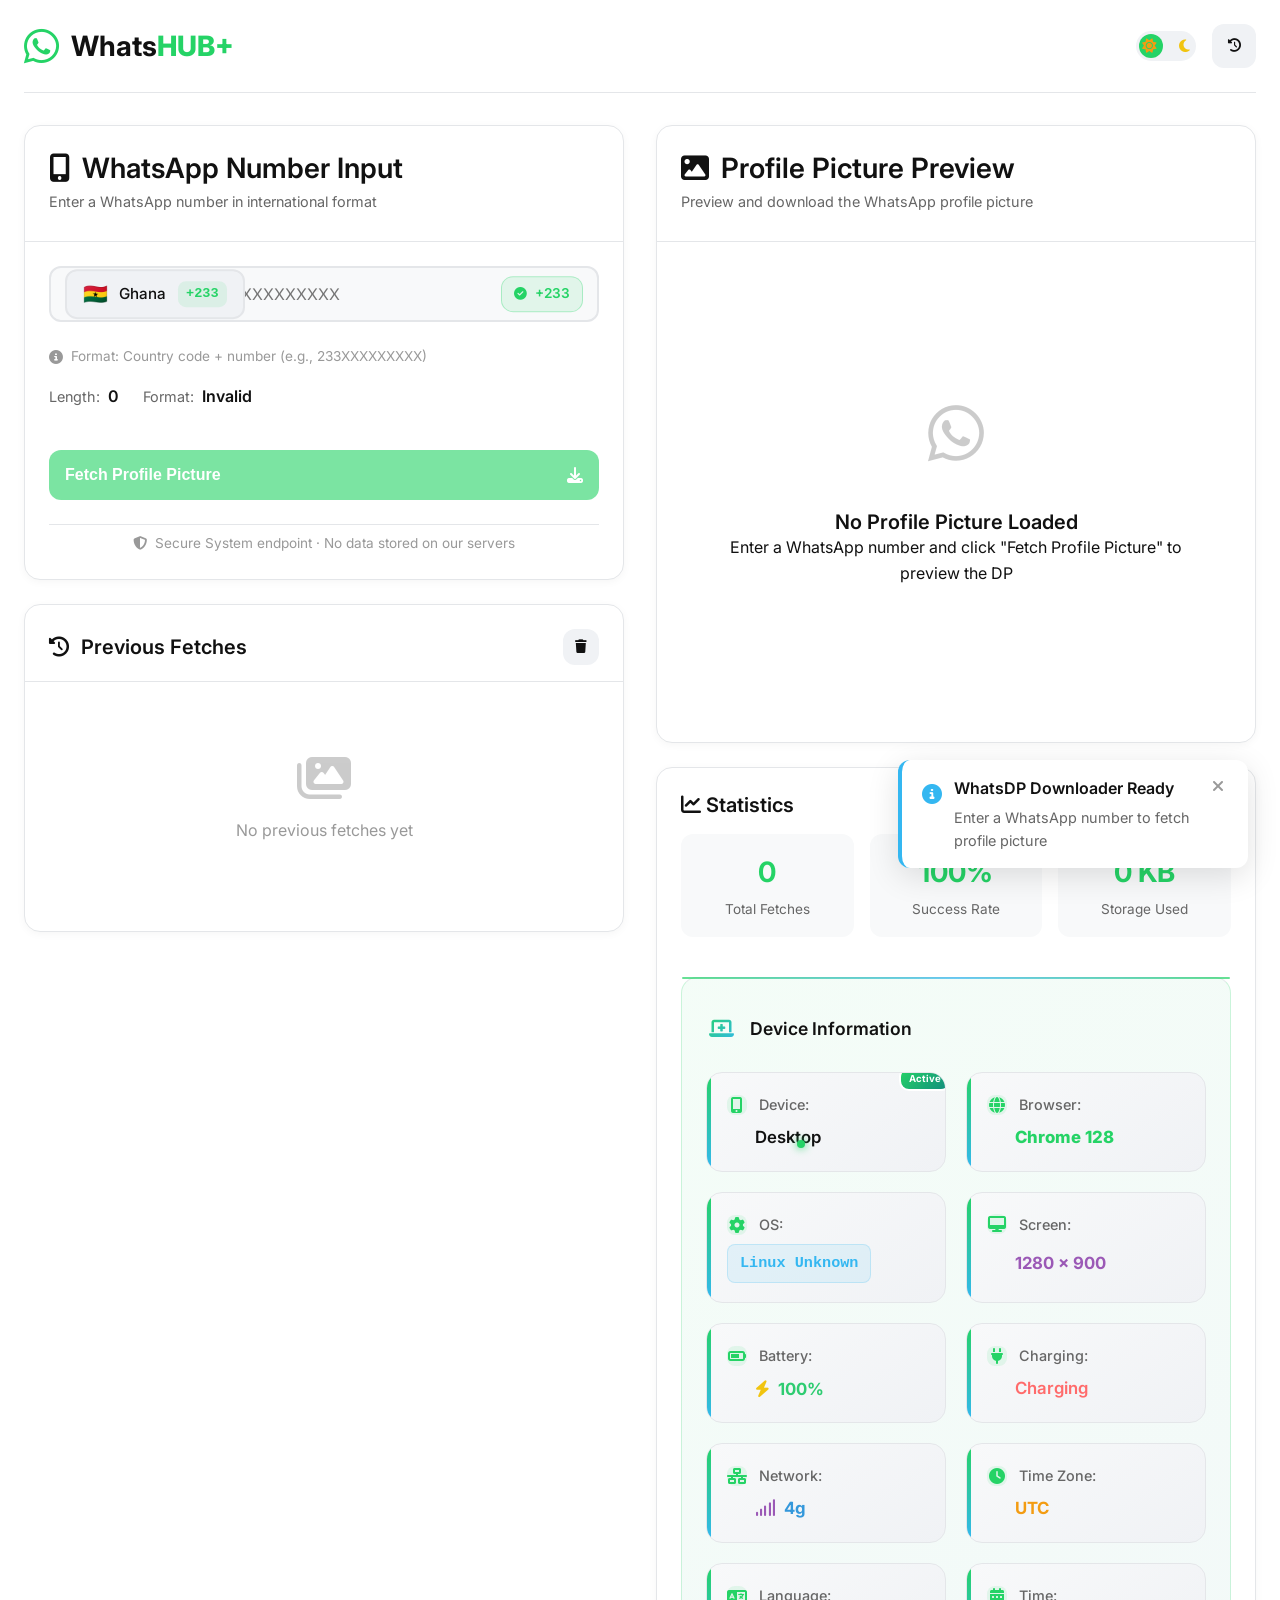
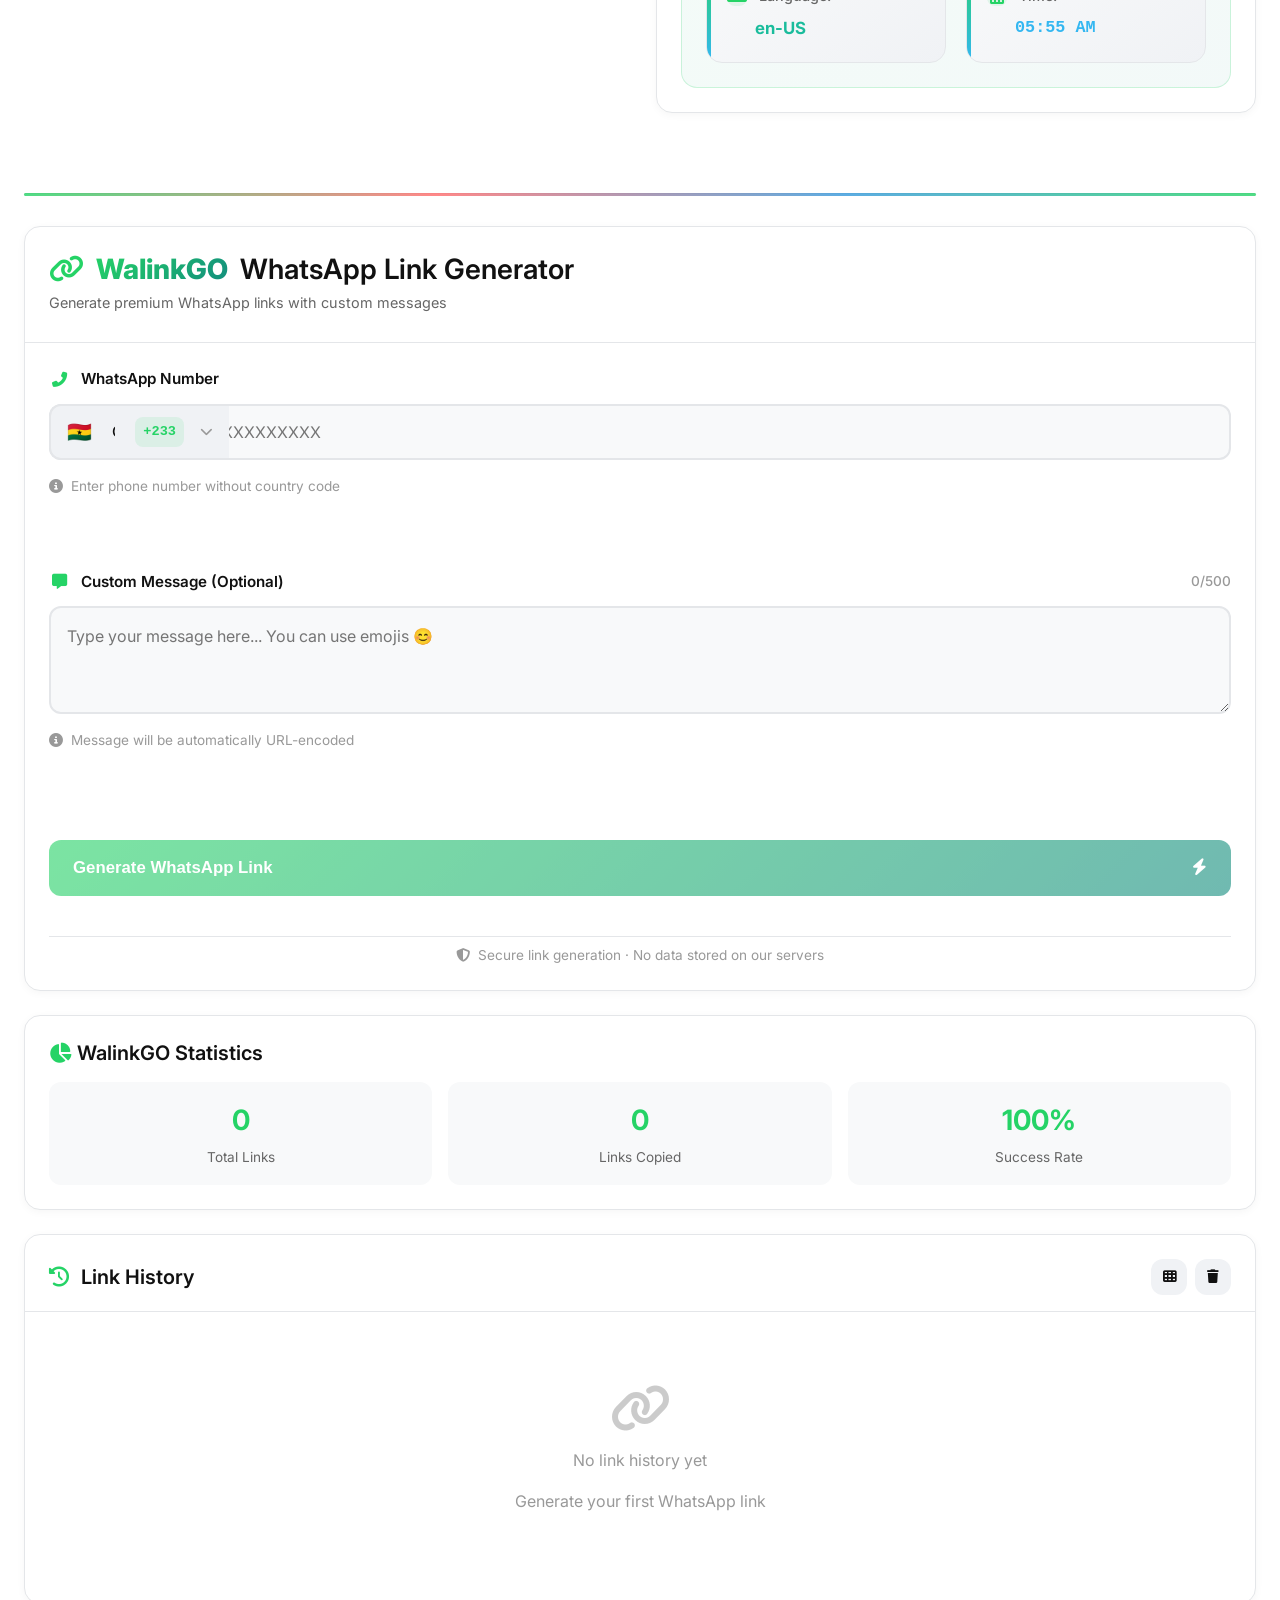
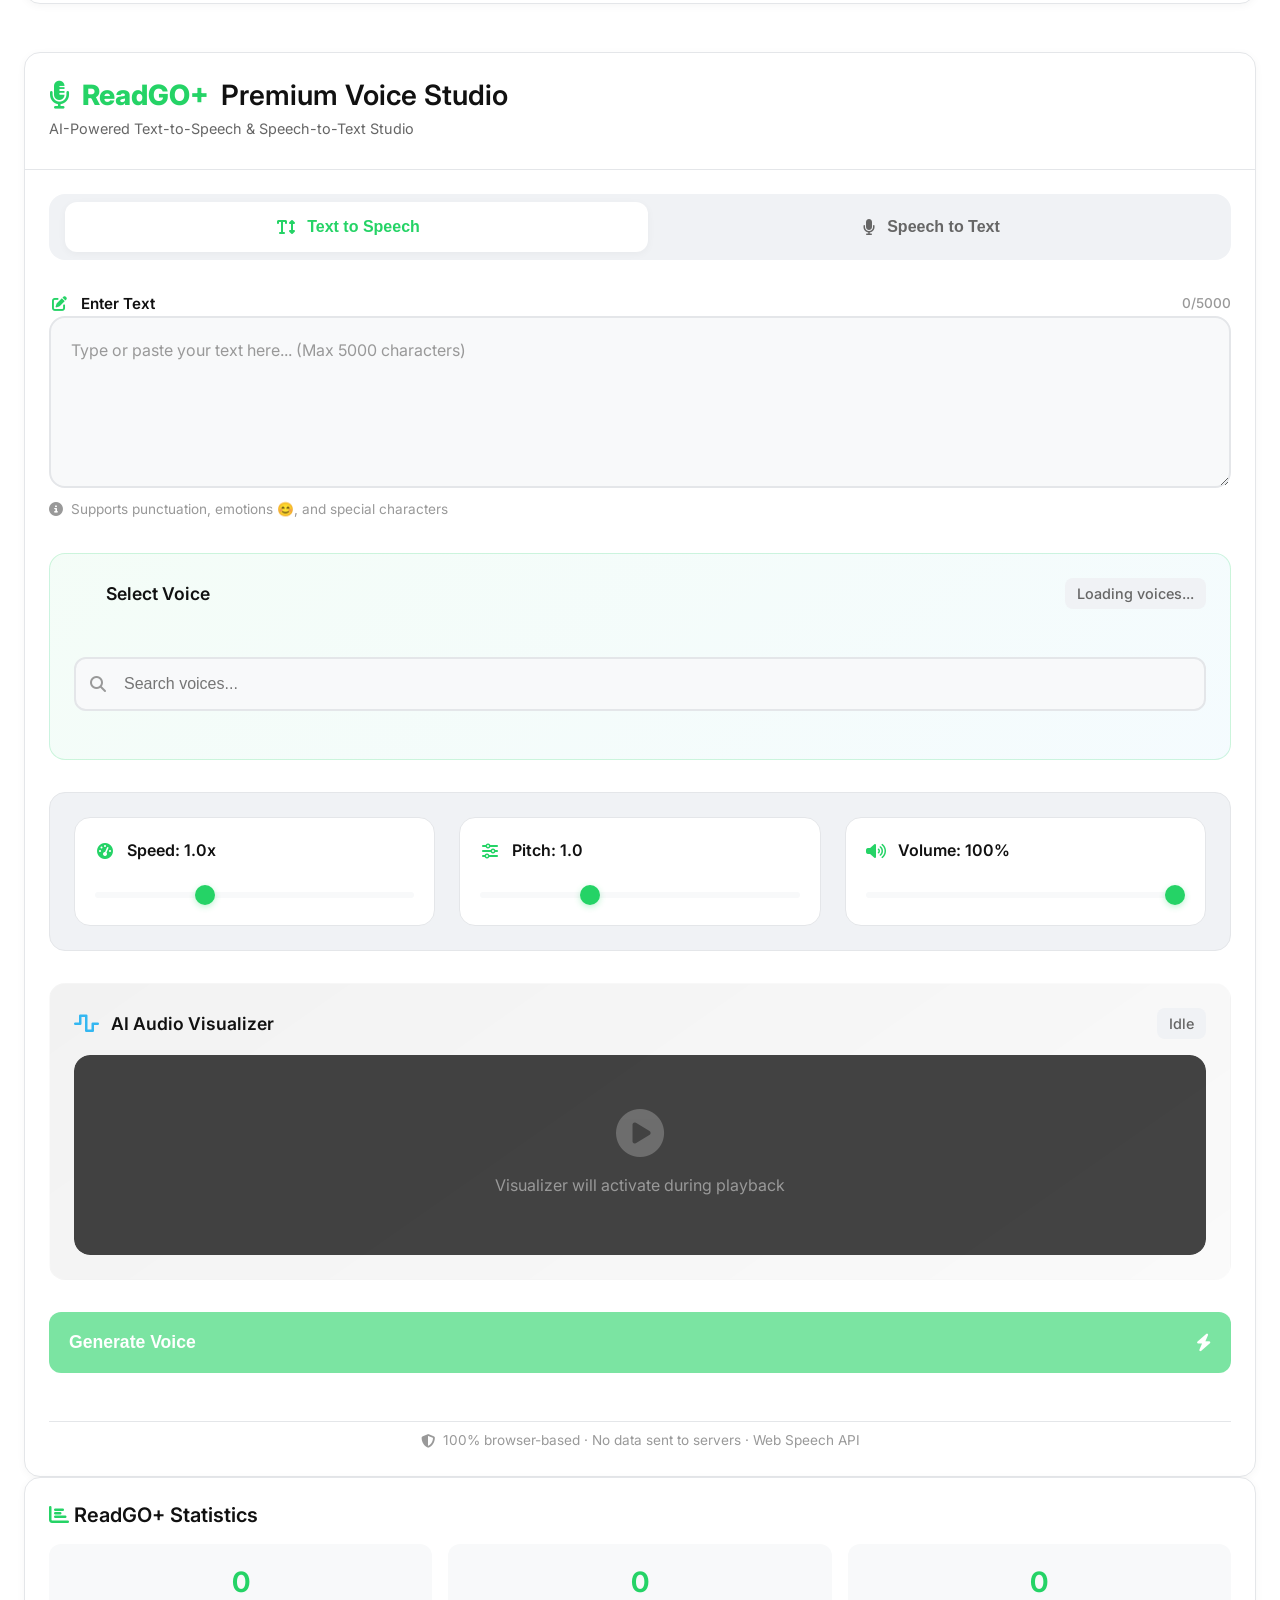
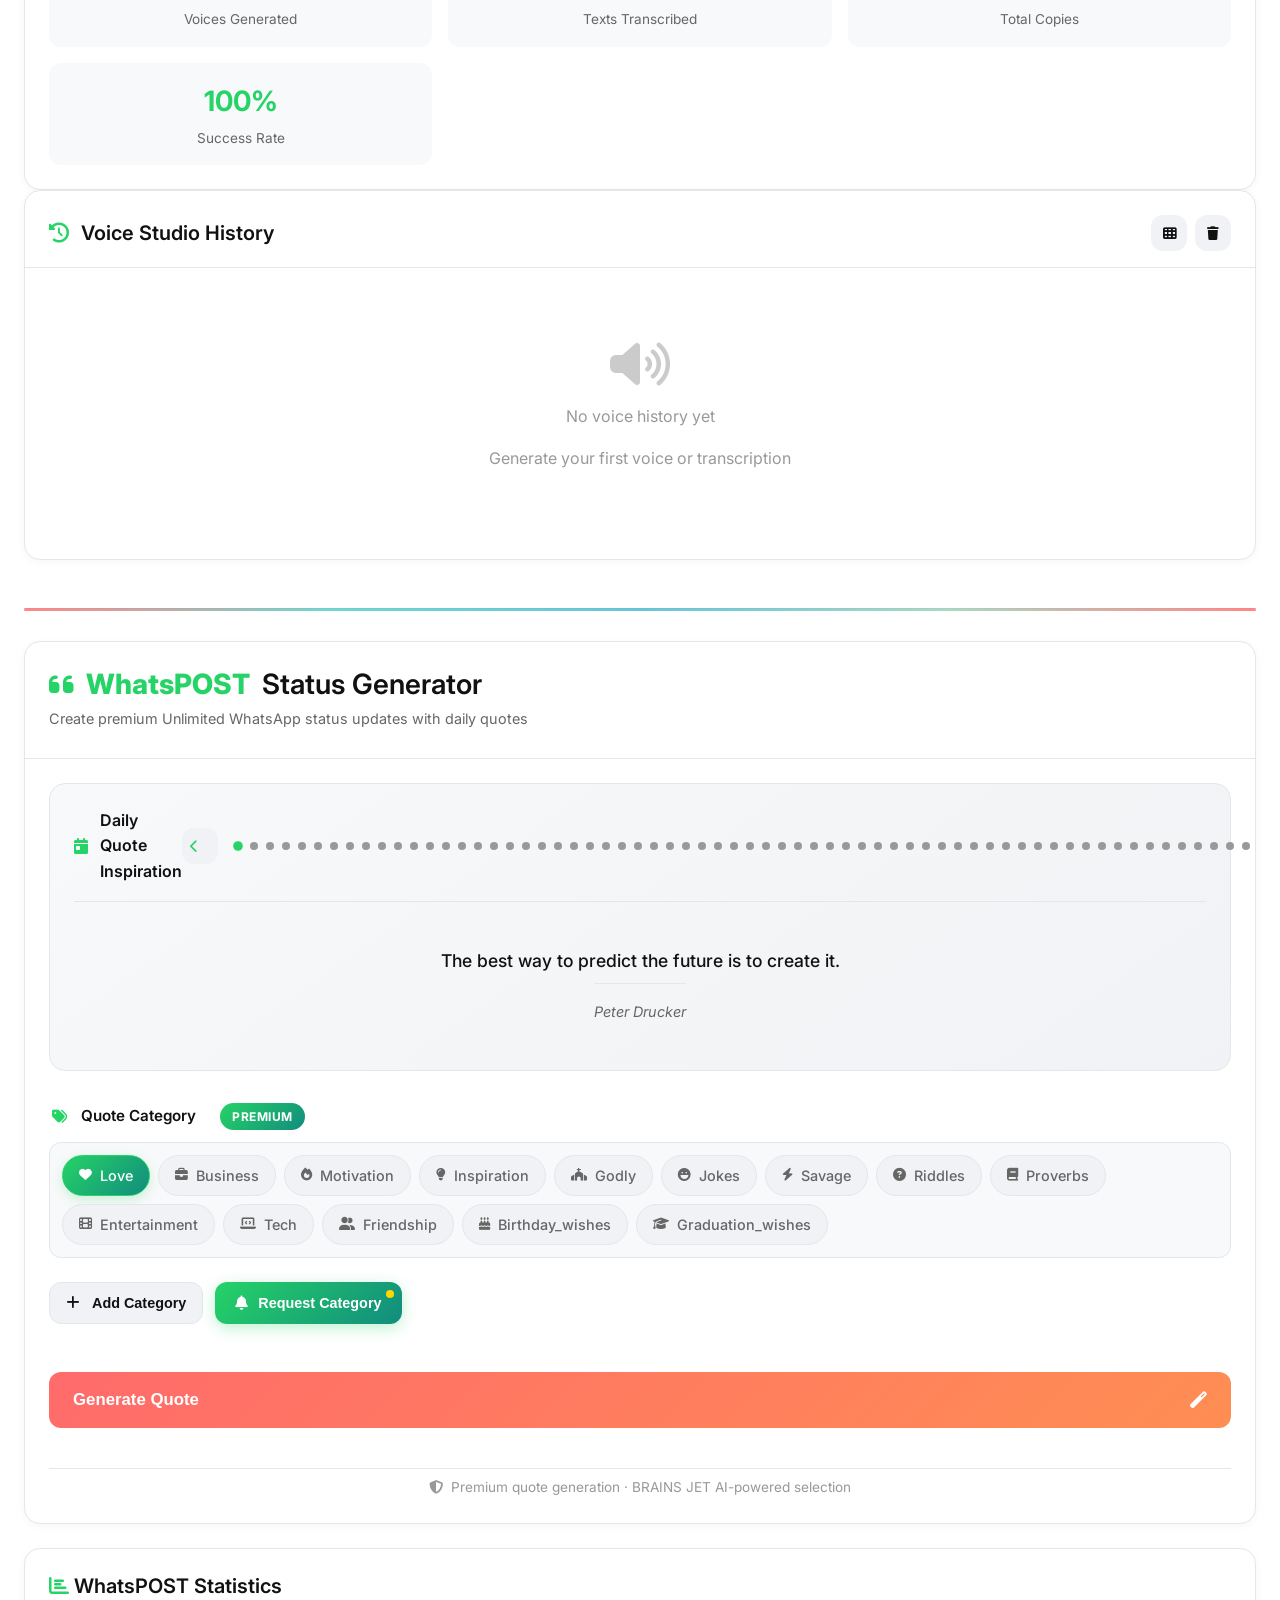
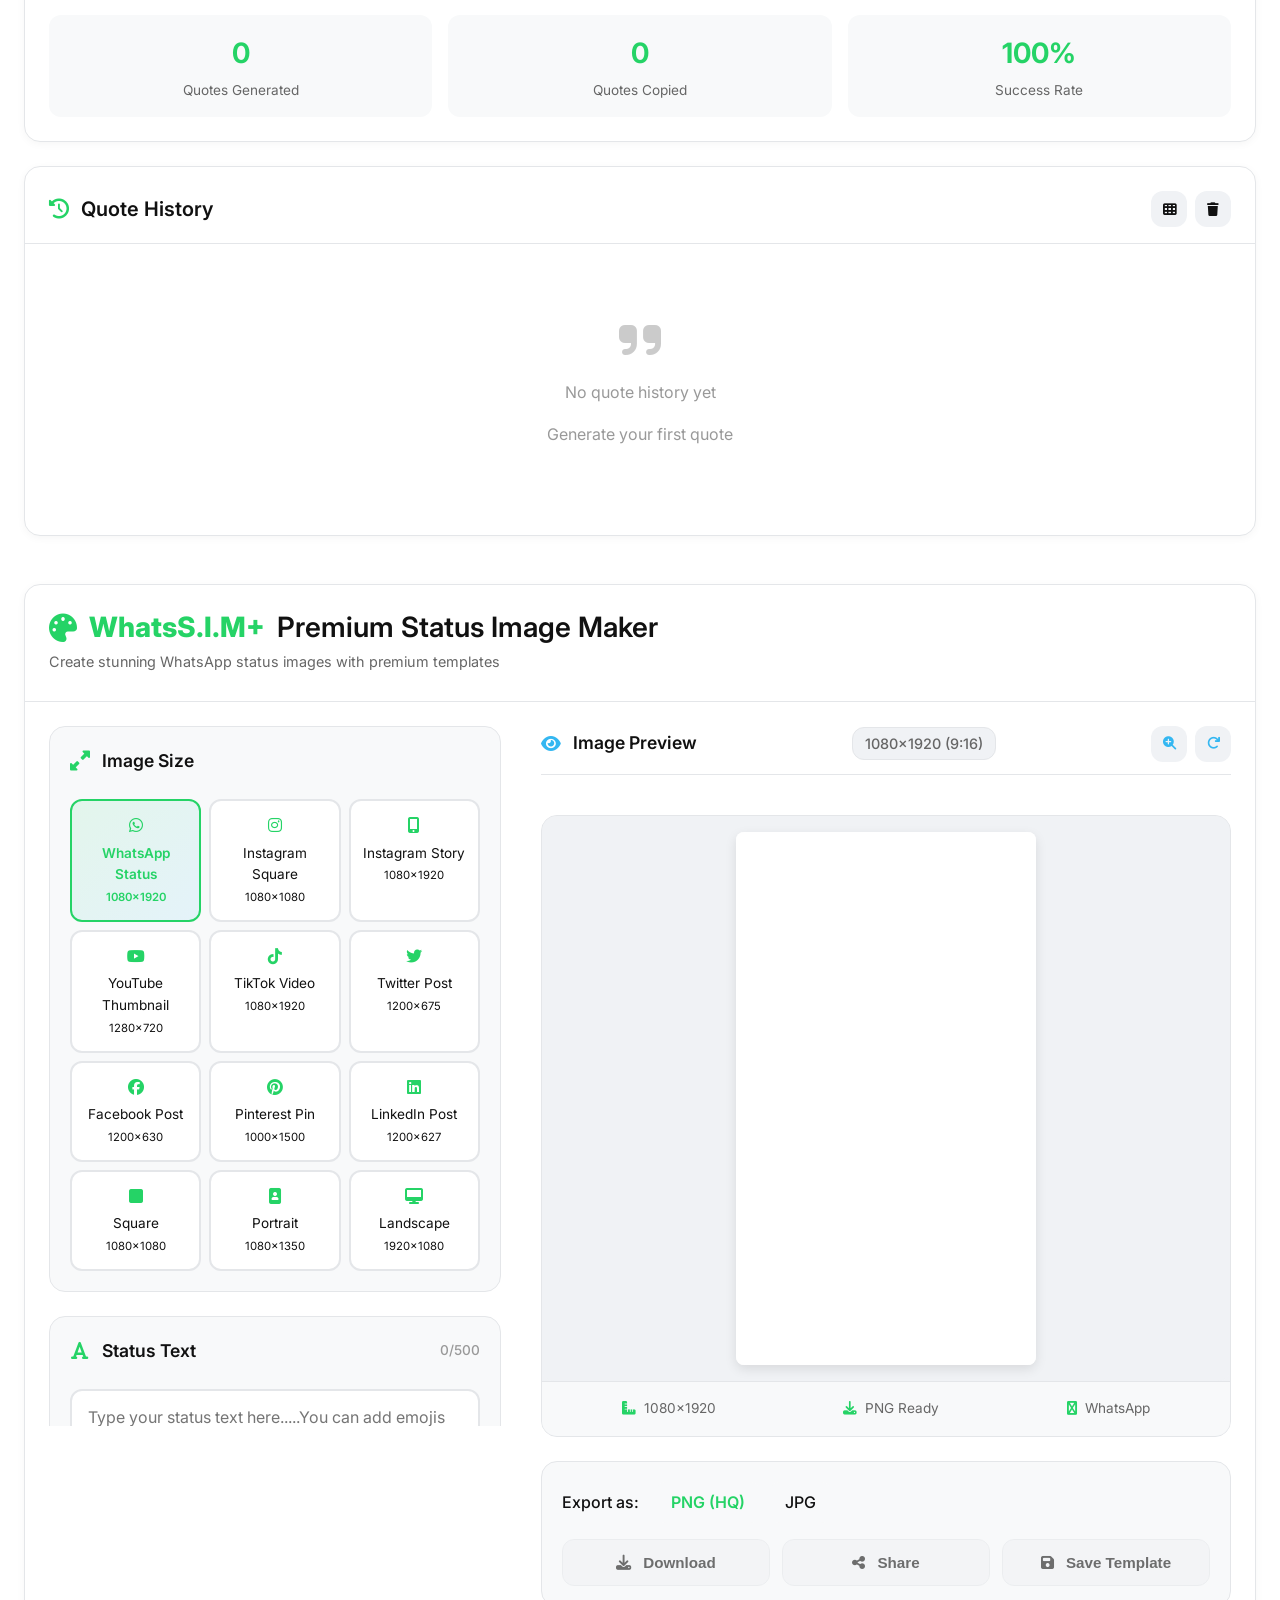
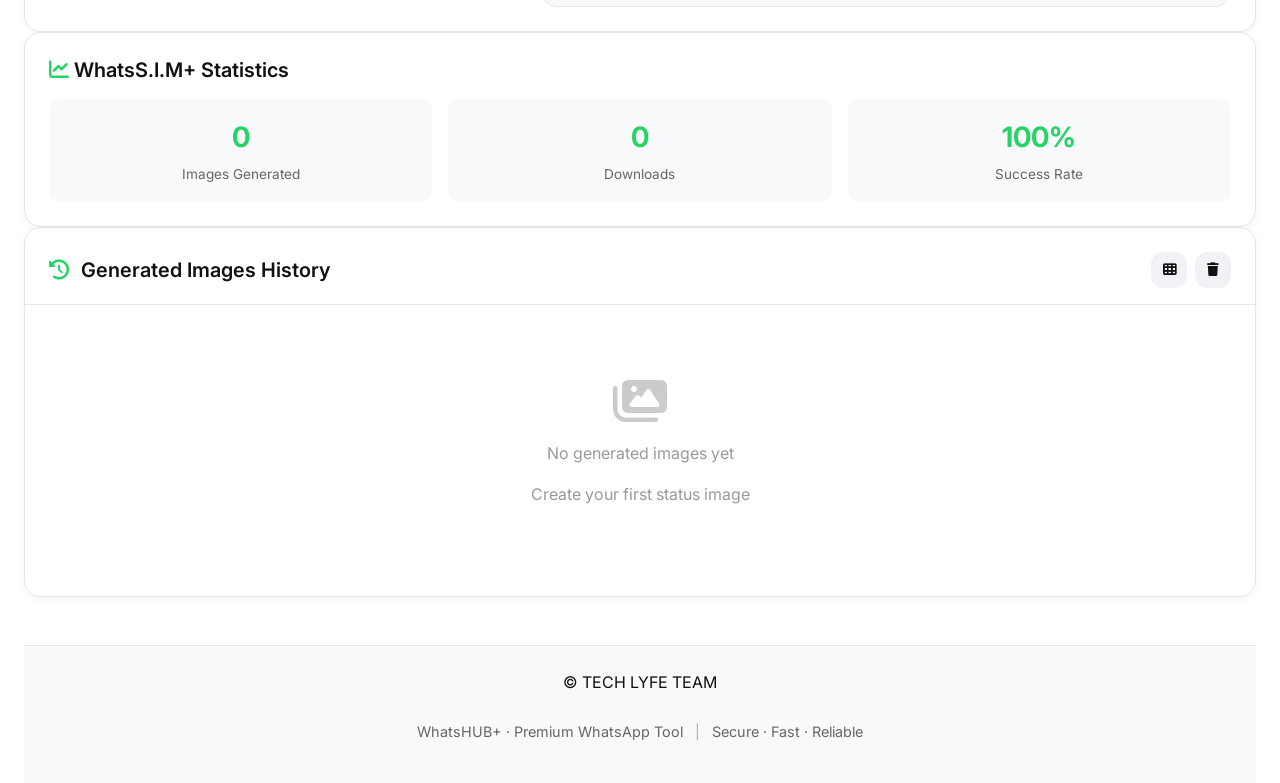
==== commit 829ac4db: "Refactor voice selection container in index.html Updated voice selection container to include a disp" ====
--- a/index.html
+++ b/index.html
@@ -500,32 +500,32 @@
                 </div>
                 
                 <!-- Voice Selection -->
-                <div class="voice-selection-container">
-                    <div class="control-header">
-                        <i class="fas fa-user-voice"></i>
-                        <span>Select Voice</span>
-                        <div class="voice-count" id="voiceCount">Loading voices...</div>
-                    </div>
-                    
-                    <div class="voice-categories" id="voiceCategories">
-                        <!-- Voice categories will be populated by JS -->
-                    </div>
-                    
-                    <div class="voice-filter">
-                        <input type="text" id="voiceSearch" placeholder="Search voices..." autocomplete="off">
-                        <i class="fas fa-search"></i>
-                    </div>
-                    
-                    <div class="voices-grid" id="voicesGrid">
-                        <!-- Voices will be populated by JS -->
-                    </div>
-                    
-                    <div class="no-voices" id="noVoices">
-                        <i class="fas fa-volume-mute"></i>
-                        <p>No voices available</p>
-                        <p class="small-text">Try refreshing or check browser support</p>
-                    </div>
-                </div>
+<div class="voice-selection-container">
+    <div class="control-header">
+        <i class="fas fa-user-voice"></i>
+        <span>Select Voice</span>
+        <div class="voice-count" id="voiceCount">Loading voices...</div>
+    </div>
+    
+    <div class="voice-categories" id="voiceCategories">
+        <!-- Voice categories will be populated by JS -->
+    </div>
+    
+    <div class="voice-filter">
+        <input type="text" id="voiceSearch" placeholder="Search voices..." autocomplete="off">
+        <i class="fas fa-search"></i>
+    </div>
+    
+    <div class="voices-grid" id="voicesGrid">
+        <!-- Voices will be populated by JS -->
+    </div>
+    
+    <div class="no-voices" id="noVoices" style="display: none;">
+        <i class="fas fa-volume-mute"></i>
+        <p>No voices available</p>
+        <p class="small-text">Try refreshing or check browser support</p>
+    </div>
+                                        </div>
                 
                 <!-- Voice Settings -->
                 <div class="voice-settings">
@@ -1598,4 +1598,4 @@
  <script src="voice.js"></script>
     <script src="script.js"></script>
 </body>
-</html>+</html>
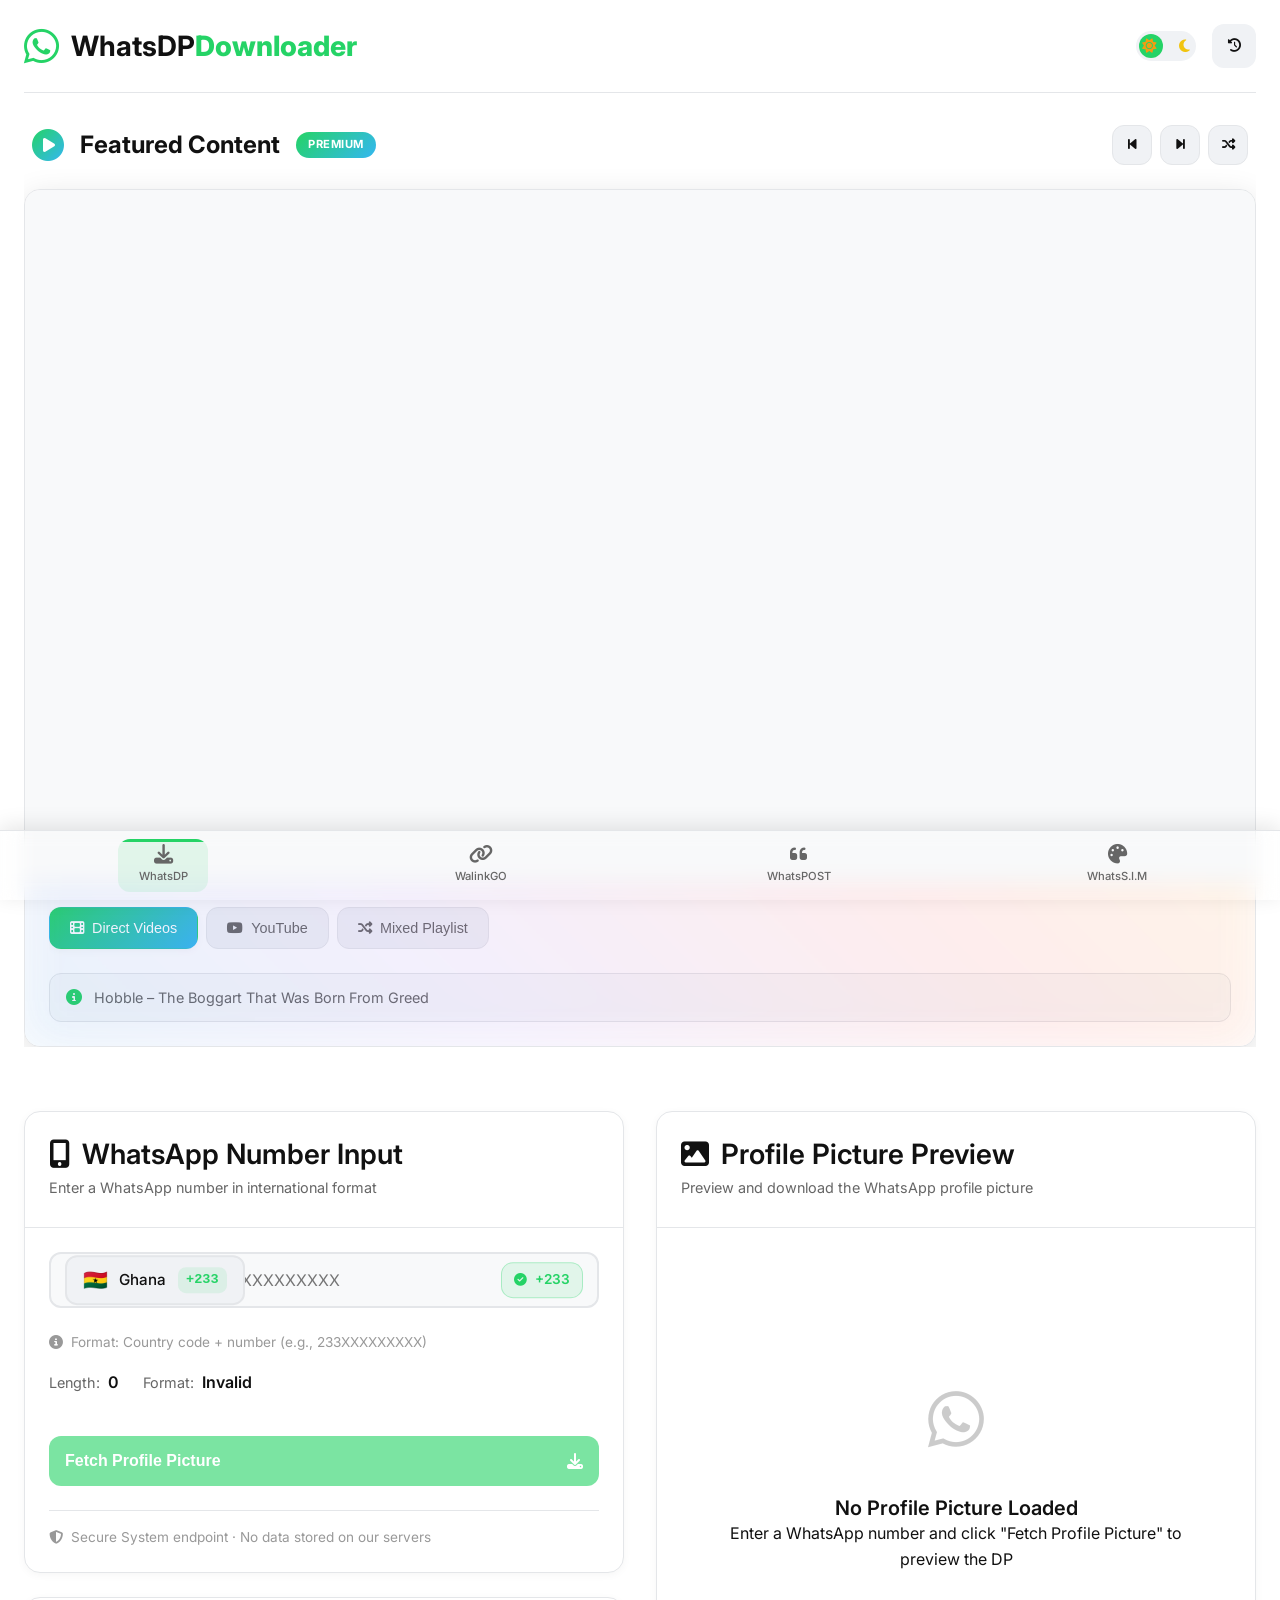
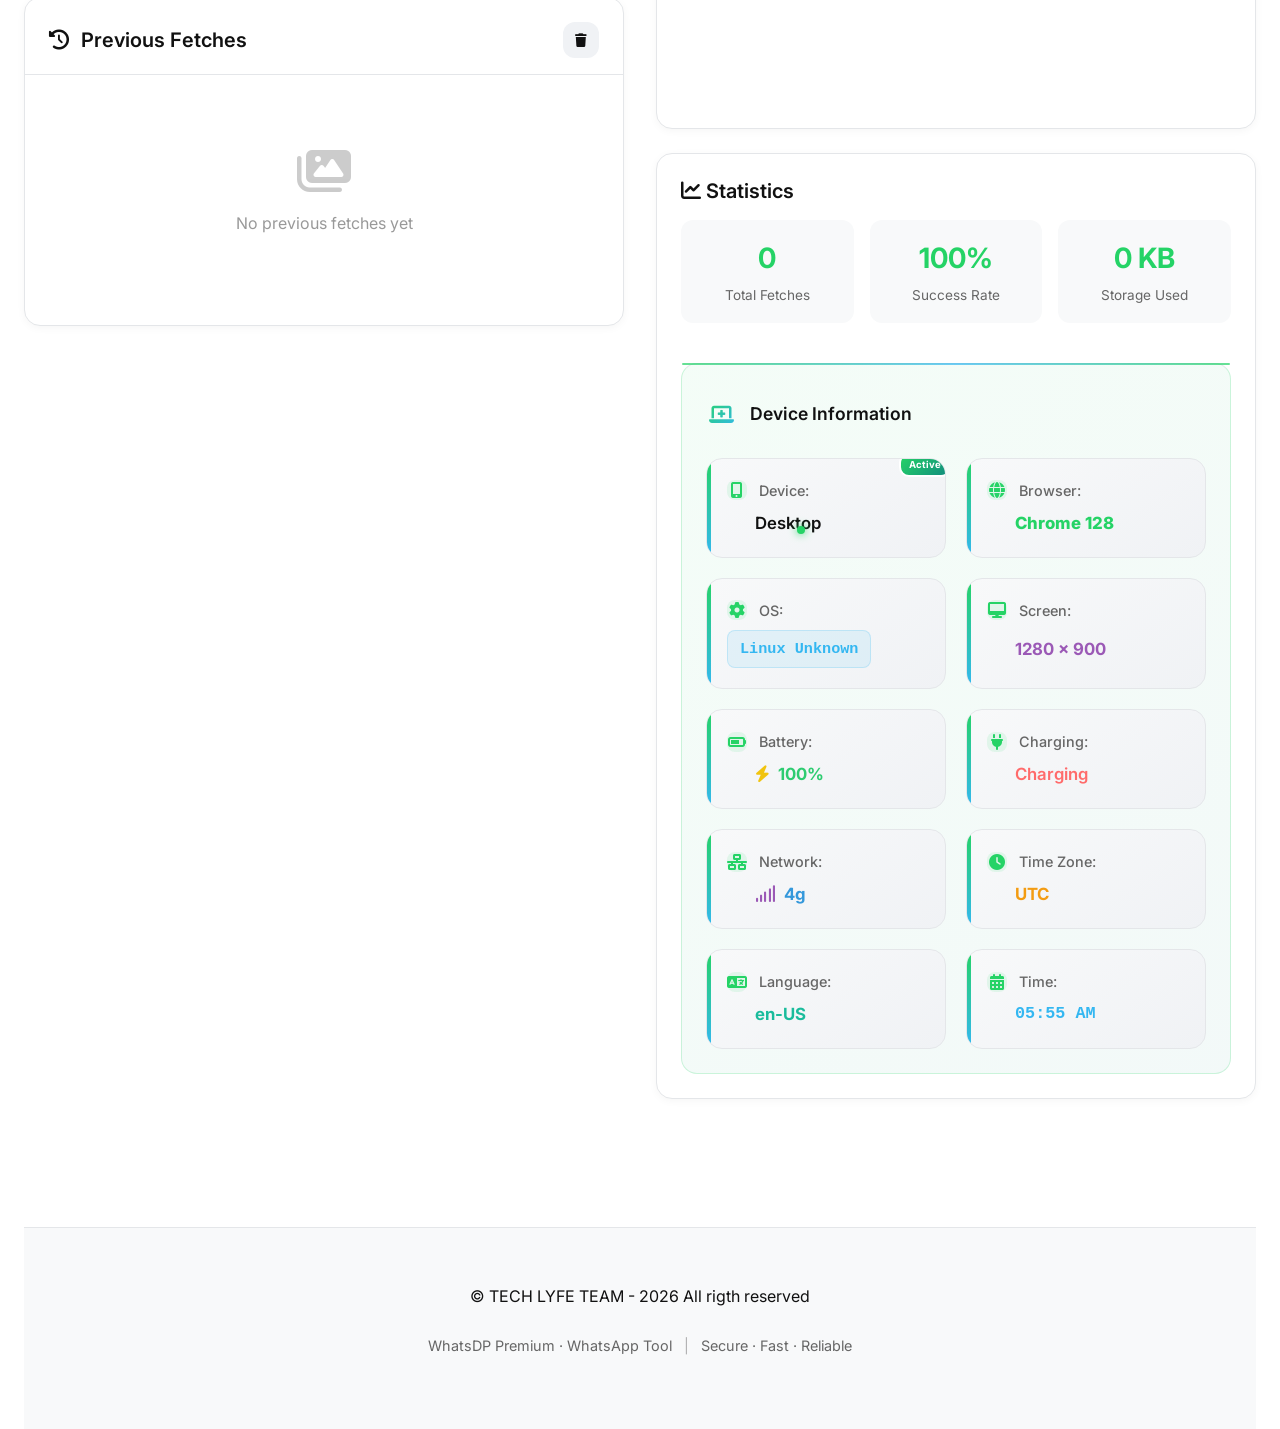
==== commit 4c45f4cb: "Add files via upload" ====
--- a/index.html
+++ b/index.html
@@ -1,21 +1,166 @@
 <!DOCTYPE html>
 <html lang="en" data-theme="light">
 <head>
-   <meta charset="UTF-8">
+    <meta charset="UTF-8">
     <meta name="viewport" content="width=device-width, initial-scale=1.0">
-    <title>WhatsHUB+ Premium WhatsApp Tool</title>
+    <title>WhatsHUB+ - Premium WhatsApp Tool</title>
     <meta name="description" content="Premium WhatsApp Profile Picture Downloader">
     <link rel="stylesheet" href="https://cdnjs.cloudflare.com/ajax/libs/font-awesome/6.4.0/css/all.min.css">
     <link href="https://fonts.googleapis.com/css2?family=Inter:wght@300;400;500;600;700&display=swap" rel="stylesheet">
     <link rel="stylesheet" href="style.css">
-    <link rel="stylesheet" href="walink.css">
-    <link rel="stylesheet" href="status.css">
-    <link rel="stylesheet" href="sim.css">
-    <link rel="stylesheet" href="voice.css">
+     <link rel="stylesheet" href="video.css">
+    <link rel="stylesheet" href="video.css">
     <link rel="icon" type="image/x-icon" href="data:image/svg+xml,<svg xmlns=%22http://www.w3.org/2000/svg%22 viewBox=%220 0 100 100%22><text y=%22.9em%22 font-size=%2290%22>📱</text></svg>">
-     <link rel="icon" type="image/x-icon" href="/favicon.ico">
+    <link rel="icon" type="image/x-icon" href="/favicon.ico">
     <meta property="og:image" content="https://whats-dp.vercel.app/favicon.ico" />
     <meta name="twitter:image" content="https://whats-dp.vercel.app/favicon.ico" />
+    
+    <style>
+        .bottom-nav {
+            position: fixed;
+            bottom: 0;
+            left: 0;
+            right: 0;
+            background: var(--card-bg);
+            border-top: 1px solid var(--border-color);
+            display: flex;
+            justify-content: space-around;
+            padding: 0.75rem 0.5rem;
+            z-index: 1000;
+            backdrop-filter: blur(10px);
+            background: rgba(var(--card-bg-rgb), 0.95);
+            box-shadow: 0 -4px 20px rgba(0, 0, 0, 0.1);
+        }
+        
+        .nav-item {
+            display: flex;
+            flex-direction: column;
+            align-items: center;
+            justify-content: center;
+            padding: 0.5rem;
+            border-radius: var(--radius-md);
+            color: var(--text-secondary);
+            text-decoration: none;
+            transition: all var(--transition-fast);
+            flex: 1;
+            max-width: 120px;
+            position: relative;
+            overflow: hidden;
+        }
+        
+        .nav-item:hover {
+            color: var(--primary-color);
+            background: var(--bg-tertiary);
+            transform: translateY(-2px);
+        }
+        
+        .nav-item.active {
+            color: var(--primary-color);
+            background: rgba(37, 211, 102, 0.1);
+        }
+        
+        .nav-item.active::before {
+            content: '';
+            position: absolute;
+            top: 0;
+            left: 0;
+            right: 0;
+            height: 3px;
+            background: var(--primary-color);
+            border-radius: 0 0 2px 2px;
+        }
+        
+        .nav-icon {
+            font-size: 1.25rem;
+            margin-bottom: 0.25rem;
+            transition: transform var(--transition-fast);
+        }
+        
+        .nav-item:hover .nav-icon {
+            transform: scale(1.1);
+        }
+        
+        .nav-label {
+            font-size: 0.75rem;
+            font-weight: 500;
+            white-space: nowrap;
+            overflow: hidden;
+            text-overflow: ellipsis;
+            max-width: 100%;
+        }
+        
+        .nav-item.active .nav-label {
+            font-weight: 600;
+        }
+        
+        .nav-badge {
+            position: absolute;
+            top: 4px;
+            right: 8px;
+            background: #ff4757;
+            color: white;
+            font-size: 0.6rem;
+            font-weight: 700;
+            padding: 0.1rem 0.3rem;
+            border-radius: 10px;
+            border: 2px solid var(--card-bg);
+            min-width: 16px;
+            height: 16px;
+            display: flex;
+            align-items: center;
+            justify-content: center;
+            animation: pulse 2s infinite;
+        }
+        
+        @keyframes pulse {
+            0% { transform: scale(1); }
+            50% { transform: scale(1.1); }
+            100% { transform: scale(1); }
+        }
+        
+        @media (max-width: 768px) {
+            .bottom-nav {
+                padding: 0.5rem;
+            }
+            
+            .nav-item {
+                padding: 0.375rem;
+                min-width: 60px;
+            }
+            
+            .nav-icon {
+                font-size: 1.1rem;
+                margin-bottom: 0.125rem;
+            }
+            
+            .nav-label {
+                font-size: 0.7rem;
+            }
+        }
+        
+        @media (max-width: 480px) {
+            .bottom-nav {
+                padding: 0.375rem;
+            }
+            
+            .nav-label {
+                display: none;
+            }
+            
+            .nav-icon {
+                margin-bottom: 0;
+                font-size: 1.2rem;
+            }
+            
+            .nav-item {
+                min-width: 50px;
+            }
+        }
+        
+        .main-content {
+            padding-bottom: 80px;
+        }
+    </style>
 </head>
 <body>
     <div class="gate-loader" id="gateLoader">
@@ -27,7 +172,7 @@
             <div class="loader-progress">
                 <div class="progress-bar"></div>
             </div>
-            <p class="loader-text">Initializing premium experience...</p>
+            <p class="loader-text">Loading Premium Tools...</p>
         </div>
     </div>
 
@@ -36,7 +181,7 @@
             <div class="header-content">
                 <div class="logo">
                     <i class="fab fa-whatsapp"></i>
-                    <h1>Whats<span class="logo-accent">HUB+</span></h1>
+                    <h1>WhatsDP<span class="logo-accent">Downloader</span></h1>
                 </div>
                 
                 <div class="header-controls">
@@ -55,8 +200,91 @@
                 </div>
             </div>
         </header>
+        
+        <!-- Video Player Container -->
+<div class="video-player-section">
+    <div class="video-header">
+        <div class="video-title-container">
+            <i class="fas fa-play-circle"></i>
+            <h2>Featured Content</h2>
+            <span class="video-badge">Premium</span>
+        </div>
+        <div class="video-controls-header">
+            <button class="btn-video-control" id="prevVideo" title="Previous video">
+                <i class="fas fa-step-backward"></i>
+            </button>
+            <button class="btn-video-control" id="nextVideo" title="Next video">
+                <i class="fas fa-step-forward"></i>
+            </button>
+            <button class="btn-video-control" id="shuffleVideos" title="Shuffle videos">
+                <i class="fas fa-random"></i>
+            </button>
+        </div>
+    </div>
+    
+    <div class="video-player-wrapper">
+        <!-- Simple Glow Effect -->
+        <div class="video-glow"></div>
+        
+        <!-- Video Container -->
+        <div class="video-container" id="videoContainer">
+            <!-- Skeleton Loader -->
+            <div class="video-skeleton" id="videoSkeleton">
+                <div class="skeleton-shimmer"></div>
+                <div class="skeleton-placeholder">
+                    <i class="fas fa-play-circle"></i>
+                    <p>Loading premium content...</p>
+                </div>
+            </div>
+            
+            <!-- YouTube Player Container -->
+            <div class="youtube-container" id="youtubeContainer"></div>
+            
+            <!-- Native Video Player -->
+            <video class="native-video" id="nativeVideo" playsinline webkit-playsinline>
+                Your browser does not support the video tag.
+            </video>
+            
+            <!-- Video Overlay Controls -->
+            <div class="video-overlay" id="videoOverlay">
+                <button class="play-pause-btn" id="playPauseBtn">
+                    <i class="fas fa-play"></i>
+                </button>
+                <button class="mute-btn" id="muteBtn">
+                    <i class="fas fa-volume-up"></i>
+                </button>
+                <div class="video-progress" id="videoProgress">
+                    <div class="progress-bar" id="progressBar"></div>
+                </div>
+                <div class="video-time" id="videoTime">0:00 / 0:00</div>
+            </div>
+        </div>
+        
+        <!-- Video Source Selector -->
+        <div class="video-source-selector">
+            <div class="source-buttons">
+                <button class="source-btn active" data-source="direct">
+                    <i class="fas fa-film"></i>
+                    <span>Direct Videos</span>
+                </button>
+                <button class="source-btn" data-source="youtube">
+                    <i class="fab fa-youtube"></i>
+                    <span>YouTube</span>
+                </button>
+                <button class="source-btn" data-source="mixed">
+                    <i class="fas fa-random"></i>
+                    <span>Mixed Playlist</span>
+                </button>
+            </div>
+            <div class="current-video-info">
+                <i class="fas fa-info-circle"></i>
+                <span id="currentVideoInfo">Loading playlist...</span>
+            </div>
+        </div>
+    </div>
+</div>
 
-        <main class="app-main">
+        <main class="app-main main-content">
             <div class="app-grid">               
                 <div class="left-panel">
                     <div class="card input-card">
@@ -245,1173 +473,19 @@
                 </div>
             </div>
         </main>
-     
-     <!-- ===================== WALINKGO SECTION ===================== -->
-<div class="walinkgo-section" id="walinkgoSection">
-    <div class="card input-card">
-        <div class="card-header">
-            <h2><i class="fas fa-link" style="color: var(--primary-color);"></i> <span class="logo-accent">WalinkGO</span>WhatsApp Link Generator</h2>
-            <p class="card-subtitle">Generate premium WhatsApp links with custom messages</p>
-        </div>
-        
-        <div class="card-body">
-            <!-- Input Section -->
-            <div class="walink-inputs">
-                <!-- WhatsApp Number Input -->
-                <div class="input-group walink-number-group">
-                    <div class="input-label">
-                        <i class="fas fa-phone-alt"></i>
-                        <span>WhatsApp Number</span>
-                    </div>
-                    
-                    <div class="number-input-combined">
-                        <div class="country-selector-container" id="walinkCountrySelector">
-                            <!-- Country selector will be inserted here by JS -->
-                        </div>
-                        <div class="number-input-wrapper">
-                            <input 
-                                type="tel" 
-                                id="walinkNumber" 
-                                placeholder="XXXXXXXXXX"
-                                pattern="^[0-9]{8,12}$"
-                                maxlength="12"
-                                autocomplete="off"
-                                aria-label="WhatsApp phone number for link generation"
-                                class="walink-number-input"
-                            >
-                            <div class="input-validation">
-                                <i class="fas fa-check-circle valid-icon"></i>
-                                <i class="fas fa-exclamation-circle invalid-icon"></i>
-                            </div>
-                        </div>
-                    </div>
-                    
-                    <div class="input-hint">
-                        <i class="fas fa-info-circle"></i>
-                        <span>Enter phone number without country code</span>
-                    </div>
-                </div>
-                
-                <!-- Custom Message Input -->
-                <div class="input-group walink-message-group">
-                    <div class="input-label">
-                        <i class="fas fa-comment-alt"></i>
-                        <span>Custom Message (Optional)</span>
-                        <span class="char-counter" id="messageCounter">0/500</span>
-                    </div>
-                    <textarea 
-                        id="walinkMessage" 
-                        placeholder="Type your message here... You can use emojis 😊"
-                        rows="3"
-                        maxlength="500"
-                        aria-label="Custom message for WhatsApp link"
-                        class="walink-message-input"
-                    ></textarea>
-                    <div class="input-hint">
-                        <i class="fas fa-info-circle"></i>
-                        <span>Message will be automatically URL-encoded</span>
-                    </div>
-                </div>
-                
-                <!-- Generate Button -->
-                <div class="generate-button-container">
-                    <button class="btn-primary btn-generate" id="generateLinkBtn" disabled>
-                        <span class="btn-text">Generate WhatsApp Link</span>
-                        <span class="btn-loader">
-                            <div class="spinner"></div>
-                        </span>
-                        <i class="fas fa-bolt btn-icon-right"></i>
-                    </button>
-                    <div class="api-info">
-                        <i class="fas fa-shield-alt"></i>
-                        <span>Secure link generation · No data stored on our servers</span>
-                    </div>
-                </div>
-            </div>
-            
-            <!-- Generated Link Section -->
-            <div class="walink-output" id="walinkOutput" style="display: none;">
-                <div class="output-header">
-                    <h3><i class="fas fa-check-circle" style="color: var(--primary-color);"></i> Link Generated Successfully</h3>
-                    <div class="output-meta">
-                        <span class="meta-time" id="outputTime">Just now</span>
-                    </div>
-                </div>
-                
-                <!-- Generated Link Display -->
-                <div class="link-container">
-                    <div class="link-preview" id="linkPreview">
-                        <i class="fab fa-whatsapp" style="color: var(--primary-color);"></i>
-                        <div class="link-text-container">
-                            <span class="link-label">WhatsApp Link:</span>
-                            <span class="link-text" id="generatedLink">Loading...</span>
-                        </div>
-                    </div>
-                    <div class="link-actions">
-                        <button class="btn-secondary" id="copyLinkBtn">
-                            <i class="fas fa-copy"></i>
-                            <span>Copy Link</span>
-                        </button>
-                        <button class="btn-secondary" id="shareLinkBtn">
-                            <i class="fas fa-share-alt"></i>
-                            <span>Share</span>
-                        </button>
-                        <button class="btn-secondary" id="testLinkBtn">
-                            <i class="fab fa-whatsapp"></i>
-                            <span>Test Link</span>
-                        </button>
-                    </div>
-                </div>
-                
-                <!-- QR Code Section -->
-                <div class="qr-section" id="qrSection">
-                    <div class="qr-header">
-                        <h4><i class="fas fa-qrcode" style="color: var(--primary-color);"></i> QR Code</h4>
-                        <p class="qr-subtitle">Scan to open WhatsApp with your message</p>
-                    </div>
-                    <div class="qr-container">
-                        <div class="qr-placeholder" id="qrPlaceholder">
-                            <i class="fas fa-qrcode"></i>
-                            <p>QR Code will appear here</p>
-                        </div>
-                        <canvas id="qrCanvas" style="display: none;"></canvas>
-                        <img id="qrImage" alt="WhatsApp QR Code" style="display: none;">
-                    </div>
-                    <div class="qr-actions">
-                        <button class="btn-secondary" id="downloadQRBtn" disabled>
-                            <i class="fas fa-download"></i>
-                            <span>Download QR</span>
-                        </button>
-                        <button class="btn-secondary" id="shareQRBtn" disabled>
-                            <i class="fas fa-share-alt"></i>
-                            <span>Share QR</span>
-                        </button>
-                    </div>
-                </div>
-                
-                <!-- Quick Actions -->
-                <div class="quick-actions">
-                    <button class="btn-secondary btn-small" id="newLinkBtn">
-                        <i class="fas fa-plus"></i>
-                        <span>Create New Link</span>
-                    </button>
-                    <button class="btn-secondary btn-small" id="saveToHistoryBtn">
-                        <i class="fas fa-save"></i>
-                        <span>Save to Favorites</span>
-                    </button>
-                </div>
-            </div>
-        </div>
-    </div>
-    
-    <!-- Stats Card -->
-    <div class="card stats-card">
-        <div class="card-body">
-            <h3><i class="fas fa-chart-pie" style="color: var(--primary-color);"></i> WalinkGO Statistics</h3>
-            <div class="stats-grid">
-                <div class="stat-box">
-                    <div class="stat-value" id="totalLinks">0</div>
-                    <div class="stat-label">Total Links</div>
-                </div>
-                <div class="stat-box">
-                    <div class="stat-value" id="linksCopied">0</div>
-                    <div class="stat-label">Links Copied</div>
-                </div>
-                <div class="stat-box">
-                    <div class="stat-value" id="successRate">100%</div>
-                    <div class="stat-label">Success Rate</div>
-                </div>
-            </div>
-        </div>
-    </div>
-    
-    <!-- History Card -->
-    <div class="card history-card">
-        <div class="card-header history-header">
-            <h3><i class="fas fa-history" style="color: var(--primary-color);"></i> Link History</h3>
-            <div class="history-header-actions">
-                <button class="btn-icon-sm" id="toggleHistoryView" aria-label="Toggle view">
-                    <i class="fas fa-th"></i>
-                </button>
-                <button class="btn-icon-sm" id="clearWalinkHistoryBtn" aria-label="Clear history">
-                    <i class="fas fa-trash"></i>
-                </button>
-            </div>
-        </div>
-        
-        <div class="card-body history-body">
-            <div class="history-empty" id="walinkHistoryEmpty">
-                <i class="fas fa-link"></i>
-                <p>No link history yet</p>
-                <p class="small-text">Generate your first WhatsApp link</p>
-            </div>
-            
-            <div class="history-list" id="walinkHistoryList">
-                <!-- History items will be inserted here by JS -->
-            </div>
-        </div>
-    </div>
-</div>
-<!-- ===================== END WALINKGO SECTION ===================== -->
-     
-     <!-- ===================== READGO+ SECTION ===================== -->
-<section class="readgo-section" id="readgoSection">
-    <div class="card input-card">
-        <div class="card-header">
-            <h2><i class="fas fa-microphone-alt" style="color: var(--primary-color);"></i> <span class="logo-accent">ReadGO+</span>Premium Voice Studio</h2>
-            <p class="card-subtitle">AI-Powered Text-to-Speech & Speech-to-Text Studio</p>
-        </div>
-        
-        <div class="card-body">
-            <!-- Voice Studio Tabs -->
-            <div class="voice-tabs" id="voiceTabs">
-                <button class="voice-tab active" data-tab="tts">
-                    <i class="fas fa-text-height"></i>
-                    <span>Text to Speech</span>
-                </button>
-                <button class="voice-tab" data-tab="stt">
-                    <i class="fas fa-microphone"></i>
-                    <span>Speech to Text</span>
-                </button>
-                <div class="tab-indicator"></div>
-            </div>
-            
-            <!-- Text to Speech Panel -->
-            <div class="voice-panel active" id="ttsPanel">
-                <!-- Text Input Area -->
-                <div class="input-group tts-input-group">
-                    <div class="input-label">
-                        <i class="fas fa-edit"></i>
-                        <span>Enter Text</span>
-                        <div class="char-counter" id="ttsCharCounter">0/5000</div>
-                    </div>
-                    <textarea 
-                        id="ttsTextInput" 
-                        placeholder="Type or paste your text here... (Max 5000 characters)"
-                        rows="5"
-                        maxlength="5000"
-                        aria-label="Text for speech synthesis"
-                        class="tts-text-input"
-                    ></textarea>
-                    <div class="input-hint">
-                        <i class="fas fa-info-circle"></i>
-                        <span>Supports punctuation, emotions 😊, and special characters</span>
-                    </div>
-                </div>
-                
-                <!-- Voice Selection -->
-<div class="voice-selection-container">
-    <div class="control-header">
-        <i class="fas fa-user-voice"></i>
-        <span>Select Voice</span>
-        <div class="voice-count" id="voiceCount">Loading voices...</div>
-    </div>
-    
-    <div class="voice-categories" id="voiceCategories">
-        <!-- Voice categories will be populated by JS -->
-    </div>
-    
-    <div class="voice-filter">
-        <input type="text" id="voiceSearch" placeholder="Search voices..." autocomplete="off">
-        <i class="fas fa-search"></i>
-    </div>
-    
-    <div class="voices-grid" id="voicesGrid">
-        <!-- Voices will be populated by JS -->
-    </div>
-    
-    <div class="no-voices" id="noVoices" style="display: none;">
-        <i class="fas fa-volume-mute"></i>
-        <p>No voices available</p>
-        <p class="small-text">Try refreshing or check browser support</p>
-    </div>
-                                        </div>
-                
-                <!-- Voice Settings -->
-                <div class="voice-settings">
-                    <div class="settings-grid">
-                        <div class="setting-group">
-                            <label for="rateSlider">
-                                <i class="fas fa-tachometer-alt"></i>
-                                <span>Speed: <span id="rateValue">1.0x</span></span>
-                            </label>
-                            <input type="range" id="rateSlider" min="0.5" max="2" step="0.1" value="1">
-                        </div>
-                        
-                        <div class="setting-group">
-                            <label for="pitchSlider">
-                                <i class="fas fa-sliders-h"></i>
-                                <span>Pitch: <span id="pitchValue">1.0</span></span>
-                            </label>
-                            <input type="range" id="pitchSlider" min="0.5" max="2" step="0.1" value="1">
-                        </div>
-                        
-                        <div class="setting-group">
-                            <label for="volumeSlider">
-                                <i class="fas fa-volume-up"></i>
-                                <span>Volume: <span id="volumeValue">100%</span></span>
-                            </label>
-                            <input type="range" id="volumeSlider" min="0" max="1" step="0.1" value="1">
-                        </div>
-                    </div>
-                </div>
-                
-                <!-- Premium Visualizer -->
-                <div class="visualizer-container">
-                    <div class="visualizer-header">
-                        <i class="fas fa-wave-square"></i>
-                        <span>AI Audio Visualizer</span>
-                        <div class="visualizer-status" id="visualizerStatus">Idle</div>
-                    </div>
-                    <div class="visualizer-wrapper">
-                        <canvas id="audioVisualizer" width="800" height="200"></canvas>
-                        <div class="visualizer-overlay">
-                            <div class="visualizer-placeholder" id="visualizerPlaceholder">
-                                <i class="fas fa-play-circle"></i>
-                                <p>Visualizer will activate during playback</p>
-                            </div>
-                        </div>
-                    </div>
-                </div>
-                
-                <!-- Generate & Controls -->
-                <div class="tts-controls">
-                    <button class="btn-primary btn-generate-voice" id="generateVoiceBtn">
-                        <span class="btn-text">Generate Voice</span>
-                        <span class="btn-loader">
-                            <div class="spinner"></div>
-                        </span>
-                        <i class="fas fa-bolt btn-icon-right"></i>
-                    </button>
-                    
-                    <div class="playback-controls" id="playbackControls" style="display: none;">
-                        <button class="btn-icon" id="playPauseBtn" aria-label="Play/Pause">
-                            <i class="fas fa-play"></i>
-                        </button>
-                        
-                        <div class="progress-container">
-                            <div class="progress-bar" id="voiceProgressBar">
-                                <div class="progress-fill" id="voiceProgressFill"></div>
-                            </div>
-                            <div class="time-display">
-                                <span id="currentTime">0:00</span> / <span id="totalTime">0:00</span>
-                            </div>
-                        </div>
-                        
-                        <button class="btn-icon" id="stopBtn" aria-label="Stop">
-                            <i class="fas fa-stop"></i>
-                        </button>
-                        
-                        <button class="btn-secondary" id="recordBtn">
-                            <i class="fas fa-record-vinyl"></i>
-                            <span id="recordBtnText">Record</span>
-                        </button>
-                    </div>
-                </div>
-                
-                <div class="api-info">
-                    <i class="fas fa-shield-alt"></i>
-                    <span>100% browser-based · No data sent to servers · Web Speech API</span>
-                </div>
-            </div>
-            
-            <!-- Speech to Text Panel -->
-            <div class="voice-panel" id="sttPanel">
-                <!-- STT Controls -->
-                <div class="stt-controls-container">
-                    <div class="stt-header">
-                        <h3><i class="fas fa-microphone"></i> Voice Input</h3>
-                        <div class="stt-language">
-                            <label for="sttLanguage">
-                                <i class="fas fa-globe"></i>
-                                Language:
-                            </label>
-                            <select id="sttLanguage" aria-label="Speech recognition language">
-                                <option value="en-US">English (US)</option>
-                                <option value="en-GB">English (UK)</option>
-                                <option value="es-ES">Spanish</option>
-                                <option value="fr-FR">French</option>
-                                <option value="de-DE">German</option>
-                            </select>
-                        </div>
-                    </div>
-                    
-                    <!-- Listening Visualizer -->
-                    <div class="stt-visualizer-container">
-                        <div class="visualizer-header">
-                            <i class="fas fa-ear"></i>
-                            <span>Listening Visualizer</span>
-                            <div class="visualizer-status" id="sttVisualizerStatus">Ready</div>
-                        </div>
-                        <div class="visualizer-wrapper">
-                            <canvas id="sttVisualizer" width="800" height="150"></canvas>
-                            <div class="stt-visualizer-overlay">
-                                <div class="stt-placeholder" id="sttPlaceholder">
-                                    <i class="fas fa-microphone"></i>
-                                    <p>Click "Start Listening" to begin</p>
-                                </div>
-                                <div class="stt-listening" id="sttListening" style="display: none;">
-                                    <i class="fas fa-circle-notch fa-spin"></i>
-                                    <p>Listening... <span id="listeningTime">0s</span></p>
-                                </div>
-                            </div>
-                        </div>
-                    </div>
-                    
-                    <!-- STT Buttons -->
-                    <div class="stt-button-group">
-                        <button class="btn-primary btn-start-listening" id="startListeningBtn">
-                            <i class="fas fa-microphone"></i>
-                            <span>Start Listening</span>
-                        </button>
-                        
-                        <button class="btn-secondary btn-stop-listening" id="stopListeningBtn" disabled>
-                            <i class="fas fa-stop"></i>
-                            <span>Stop</span>
-                        </button>
-                        
-                        <button class="btn-secondary" id="clearSttBtn">
-                            <i class="fas fa-trash"></i>
-                            <span>Clear</span>
-                        </button>
-                    </div>
-                    
-                    <div class="api-info">
-                        <i class="fas fa-shield-alt"></i>
-                        <span>Real-time speech recognition · Browser processing only</span>
-                    </div>
-                </div>
-                
-                <!-- Transcription Output -->
-                <div class="stt-output-container">
-                    <div class="output-header">
-                        <h3><i class="fas fa-file-alt"></i> Transcription</h3>
-                        <div class="word-count" id="sttWordCount">0 words</div>
-                    </div>
-                    
-                    <div class="stt-output" id="sttOutput">
-                        <div class="output-placeholder" id="sttOutputPlaceholder">
-                            <i class="fas fa-comment-alt"></i>
-                            <p>Your transcription will appear here</p>
-                            <p class="small-text">Speak clearly for best results</p>
-                        </div>
-                        <textarea 
-                            id="sttTextOutput" 
-                            placeholder="Transcription will appear here..."
-                            rows="8"
-                            readonly
-                            style="display: none;"
-                        ></textarea>
-                        
-                        <div class="interim-result" id="interimResult" style="display: none;">
-                            <div class="interim-label">
-                                <i class="fas fa-spinner fa-pulse"></i>
-                                <span>Processing...</span>
-                            </div>
-                            <div class="interim-text" id="interimText"></div>
-                        </div>
-                    </div>
-                    
-                    <!-- STT Actions -->
-                    <div class="stt-actions" id="sttActions" style="display: none;">
-                        <button class="btn-secondary" id="copySttBtn">
-                            <i class="fas fa-copy"></i>
-                            <span>Copy Text</span>
-                        </button>
-                        
-                        <button class="btn-secondary" id="downloadSttBtn">
-                            <i class="fas fa-download"></i>
-                            <span>Download as TXT</span>
-                        </button>
-                        
-                        <button class="btn-secondary" id="saveSttHistoryBtn">
-                            <i class="fas fa-save"></i>
-                            <span>Save to History</span>
-                        </button>
-                    </div>
-                </div>
-            </div>
-        </div>
-    </div>
-    
-    <!-- Statistics Card -->
-    <div class="card stats-card">
-        <div class="card-body">
-            <h3><i class="fas fa-chart-bar" style="color: var(--primary-color);"></i> ReadGO+ Statistics</h3>
-            <div class="stats-grid">
-                <div class="stat-box">
-                    <div class="stat-value" id="totalVoices">0</div>
-                    <div class="stat-label">Voices Generated</div>
-                </div>
-                <div class="stat-box">
-                    <div class="stat-value" id="totalTranscriptions">0</div>
-                    <div class="stat-label">Texts Transcribed</div>
-                </div>
-                <div class="stat-box">
-                    <div class="stat-value" id="totalCopies">0</div>
-                    <div class="stat-label">Total Copies</div>
-                </div>
-                <div class="stat-box">
-                    <div class="stat-value" id="successRateReadGo">100%</div>
-                    <div class="stat-label">Success Rate</div>
-                </div>
-            </div>
-        </div>
-    </div>
-    
-    <!-- History Card -->
-    <div class="card history-card">
-        <div class="card-header history-header">
-            <h3><i class="fas fa-history" style="color: var(--primary-color);"></i> Voice Studio History</h3>
-            <div class="history-header-actions">
-                <button class="btn-icon-sm" id="toggleVoiceHistoryView" aria-label="Toggle view">
-                    <i class="fas fa-th"></i>
-                </button>
-                <button class="btn-icon-sm" id="clearVoiceHistoryBtn" aria-label="Clear history">
-                    <i class="fas fa-trash"></i>
-                </button>
-            </div>
-        </div>
-        
-        <div class="card-body history-body">
-            <div class="history-empty" id="voiceHistoryEmpty">
-                <i class="fas fa-volume-up"></i>
-                <p>No voice history yet</p>
-                <p class="small-text">Generate your first voice or transcription</p>
-            </div>
-            
-            <div class="history-list" id="voiceHistoryList">
-                <!-- History items will be inserted here by JS -->
-            </div>
-        </div>
-    </div>
-</section>
-<!-- ===================== END READGO+ SECTION ===================== -->
-     
-     <!-- ===================== WHATSPOST SECTION ===================== -->
-<div class="whatspost-section" id="whatspostSection">
-    <div class="card input-card">
-        <div class="card-header">
-            <h2><i class="fas fa-quote-left" style="color: var(--primary-color);"></i> <span class="logo-accent">WhatsPOST</span>Status Generator</h2>
-            <p class="card-subtitle">Create premium Unlimited WhatsApp status updates with daily quotes</p>
-        </div>
-        
-        <div class="card-body">
-            <!-- Daily Quotes Slider -->
-            <div class="daily-quotes-slider" id="dailyQuotesSlider">
-                <div class="slider-header">
-                    <i class="fas fa-calendar-day"></i>
-                    <span>Daily Quote Inspiration</span>
-                    <div class="slider-controls">
-                        <button class="btn-icon-sm slider-prev" aria-label="Previous quote">
-                            <i class="fas fa-chevron-left"></i>
-                        </button>
-                        <div class="slider-dots" id="sliderDots"></div>
-                        <button class="btn-icon-sm slider-next" aria-label="Next quote">
-                            <i class="fas fa-chevron-right"></i>
-                        </button>
-                    </div>
-                </div>
-                <div class="quotes-container" id="quotesContainer"></div>
-            </div>
-            
-            <!-- Quote Generation Section -->
-            <div class="whatspost-generator">
-                <div class="generator-inputs">
-                    <!-- Category Selection -->
-                    <div class="input-group category-group">
-                        <div class="input-label">
-                            <i class="fas fa-tags"></i>
-                            <span>Quote Category</span>
-                            <span class="category-badge">Premium</span>
-                        </div>
-                        <div class="category-selector">
-                            <div class="category-pill-container" id="categoryPills">
-                                <!-- Categories will be inserted here by JS -->
-                            </div>
-                            <div class="custom-category-input" style="display: none;">
-                                <input type="text" id="customCategoryInput" placeholder="Enter custom category name..." maxlength="20">
-                                <button class="btn-icon-sm" id="addCustomCategoryBtn">
-                                    <i class="fas fa-plus"></i>
-                                </button>
-                                <button class="btn-icon-sm" id="cancelCustomCategoryBtn">
-                                    <i class="fas fa-times"></i>
-                                </button>
-                            </div>
-                            <div class="category-actions">
-                                <button class="btn-secondary btn-small" id="addCategoryBtn">
-                                    <i class="fas fa-plus"></i>
-                                    <span>Add Category</span>
-                                </button>
-                                <button class="btn-request btn-small" id="requestCategoryBtn">
-                                    <i class="fas fa-bell"></i>
-                                    <span>Request Category</span>
-                                    <span class="beeping-dot"></span>
-                                </button>
-                            </div>
-                        </div>
-                    </div>
-                    
-                    <!-- Generate Button -->
-                    <div class="generate-quote-container">
-                        <button class="btn-primary btn-generate-quote" id="generateQuoteBtn">
-                            <span class="btn-text">Generate Quote</span>
-                            <span class="btn-loader">
-                                <div class="spinner"></div>
-                            </span>
-                            <i class="fas fa-magic btn-icon-right"></i>
-                        </button>
-                        <div class="api-info">
-                            <i class="fas fa-shield-alt"></i>
-                            <span>Premium quote generation · BRAINS JET AI-powered selection</span>
-                        </div>
-                    </div>
-                </div>
-                
-                <!-- Generated Quote Display -->
-                <div class="quote-output" id="quoteOutput" style="display: none;">
-                    <div class="output-header">
-                        <h3><i class="fas fa-check-circle" style="color: var(--primary-color);"></i> Quote Generated</h3>
-                        <div class="output-meta">
-                            <span class="meta-category" id="outputCategory">Love</span>
-                            <span class="meta-time" id="outputTime">Just now</span>
-                        </div>
-                    </div>
-                    
-                    <!-- Generated Quote -->
-                    <div class="quote-container">
-                        <div class="quote-icon">
-                            <i class="fas fa-quote-left"></i>
-                        </div>
-                        <div class="quote-content">
-                            <p class="quote-text" id="generatedQuote">Loading quote...</p>
-                            <div class="quote-author" id="quoteAuthor"></div>
-                        </div>
-                    </div>
-                    
-                    <!-- Quote Actions -->
-                    <div class="quote-actions">
-                        <button class="btn-secondary" id="copyQuoteBtn">
-                            <i class="fas fa-copy"></i>
-                            <span>Copy Quote</span>
-                        </button>
-                        <button class="btn-secondary" id="shareQuoteBtn">
-                            <i class="fas fa-share-alt"></i>
-                            <span>Share</span>
-                        </button>
-                        <button class="btn-secondary" id="saveQuoteBtn">
-                            <i class="fas fa-heart"></i>
-                            <span>Save</span>
-                        </button>
-                        <button class="btn-secondary" id="regenerateQuoteBtn">
-                            <i class="fas fa-redo"></i>
-                            <span>Regenerate</span>
-                        </button>
-                    </div>
-                </div>
-            </div>
-        </div>
-    </div>
-    
-    <!-- Statistics Card -->
-    <div class="card stats-card">
-        <div class="card-body">
-            <h3><i class="fas fa-chart-bar" style="color: var(--primary-color);"></i> WhatsPOST Statistics</h3>
-            <div class="stats-grid">
-                <div class="stat-box">
-                    <div class="stat-value" id="totalQuotesGenerated">0</div>
-                    <div class="stat-label">Quotes Generated</div>
-                </div>
-                <div class="stat-box">
-                    <div class="stat-value" id="quotesCopied">0</div>
-                    <div class="stat-label">Quotes Copied</div>
-                </div>
-                <div class="stat-box">
-                    <div class="stat-value" id="successRate">100%</div>
-                    <div class="stat-label">Success Rate</div>
-                </div>
-            </div>
-        </div>
-    </div>
-    
-    <!-- History Card -->
-    <div class="card history-card">
-        <div class="card-header history-header">
-            <h3><i class="fas fa-history" style="color: var(--primary-color);"></i> Quote History</h3>
-            <div class="history-header-actions">
-                <button class="btn-icon-sm" id="toggleQuoteHistoryView" aria-label="Toggle view">
-                    <i class="fas fa-th"></i>
-                </button>
-                <button class="btn-icon-sm" id="clearQuoteHistoryBtn" aria-label="Clear history">
-                    <i class="fas fa-trash"></i>
-                </button>
-            </div>
-        </div>
-        
-        <div class="card-body history-body">
-            <div class="history-empty" id="quoteHistoryEmpty">
-                <i class="fas fa-quote-right"></i>
-                <p>No quote history yet</p>
-                <p class="small-text">Generate your first quote</p>
-            </div>
-            
-            <div class="history-list" id="quoteHistoryList">
-                <!-- History items will be inserted here by JS -->
-            </div>
-        </div>
-    </div>
-</div>
 
-<!-- Request Category Modal -->
-<div class="modal" id="requestCategoryModal">
-    <div class="modal-overlay" id="requestCategoryModalOverlay"></div>
-    <div class="modal-content request-category-modal">
-        <div class="modal-header">
-            <h3><i class="fas fa-bell" style="color: var(--primary-color);"></i> Request New Category</h3>
-            <button class="btn-icon-sm modal-close" id="requestCategoryModalClose" aria-label="Close modal">
-                <i class="fas fa-times"></i>
-            </button>
-        </div>
-        
-        <div class="modal-body">
-            <div class="request-category-content">
-                <div class="request-icon">
-                    <i class="fas fa-lightbulb"></i>
-                    <div class="request-badge">New</div>
-                </div>
-                
-                <h4>Suggest a Quote Category</h4>
-                <p class="request-description">
-                    Help us improve WhatsPOST by suggesting new quote categories. 
-                    Our team will review your suggestion and add it if approved.
-                </p>
-                
-                <div class="form-group">
-                    <label for="categoryRequest">
-                        <i class="fas fa-tag"></i> Category Name
-                    </label>
-                    <input 
-                        type="text" 
-                        id="categoryRequest" 
-                        placeholder="e.g., Success, Friendship, Wisdom"
-                        maxlength="30"
-                        autocomplete="off"
-                    >
-                    <div class="form-error" id="categoryRequestError"></div>
-                    <div class="form-hint">
-                        <i class="fas fa-info-circle"></i>
-                        <span>Be specific and creative! (Max 30 characters)</span>
-                    </div>
-                </div>
-                
-                <div class="request-preview">
-                    <div class="preview-header">
-                        <i class="fas fa-eye"></i>
-                        <span>Preview Message</span>
-                    </div>
-                    <div class="preview-content" id="requestPreview">
-                        Please Mr.Romantic add "<span class="preview-category">Your Category</span>" to the WhatsPOST site
-                    </div>
-                </div>
-                
-                <div class="request-features">
-                    <div class="feature-item">
-                        <i class="fas fa-check-circle"></i>
-                        <span>Fast Review Process</span>
-                    </div>
-                    <div class="feature-item">
-                        <i class="fas fa-star"></i>
-                        <span>Credit Mention</span>
-                    </div>
-                    <div class="feature-item">
-                        <i class="fas fa-gift"></i>
-                        <span>Early Access</span>
-                    </div>
-                </div>
-            </div>
-        </div>
-        
-        <div class="modal-footer">
-            <button class="btn-secondary" id="cancelRequestBtn">
-                <i class="fas fa-times"></i>
-                <span>Cancel</span>
-            </button>
-            <button class="btn-primary" id="submitRequestBtn">
-                <i class="fab fa-whatsapp"></i>
-                <span>Send via WhatsApp</span>
-            </button>
-        </div>
-    </div>
-</div>
-
-<!-- Request Success Modal -->
-<div class="modal" id="requestSuccessModal">
-    <div class="modal-overlay" id="requestSuccessModalOverlay"></div>
-    <div class="modal-content request-success-modal">
-        <div class="modal-header">
-            <h3><i class="fas fa-check-circle" style="color: var(--primary-color);"></i> Request Submitted!</h3>
-            <button class="btn-icon-sm modal-close" id="requestSuccessModalClose" aria-label="Close modal">
-                <i class="fas fa-times"></i>
-            </button>
-        </div>
-        
-        <div class="modal-body">
-            <div class="success-content">
-                <div class="success-icon">
-                    <i class="fas fa-paper-plane"></i>
-                </div>
-                
-                <h4>Request Sent Successfully</h4>
-                <p class="success-description">
-                    Your category request has been prepared and WhatsApp is now open. 
-                    Just click "Send" in WhatsApp to submit your request to our team.
-                </p>
-                
-                <div class="success-details">
-                    <div class="detail-item">
-                        <i class="fas fa-tag"></i>
-                        <div class="detail-content">
-                            <div class="detail-label">Category Requested:</div>
-                            <div class="detail-value" id="successCategoryName">Your Category</div>
-                        </div>
-                    </div>
-                    <div class="detail-item">
-                        <i class="fas fa-clock"></i>
-                        <div class="detail-content">
-                            <div class="detail-label">Submitted:</div>
-                            <div class="detail-value" id="successTimestamp">Just now</div>
-                        </div>
-                    </div>
-                </div>
-                
-                <div class="success-tips">
-                    <h5><i class="fas fa-lightbulb"></i> What happens next?</h5>
-                    <ul>
-                        <li>Our team will review your suggestion within 24-48 hours</li>
-                        <li>You'll receive a confirmation when your category is added</li>
-                        <li>Your username will be credited in the category description</li>
-                    </ul>
-                </div>
-            </div>
-        </div>
-        
-        <div class="modal-footer">
-            <button class="btn-secondary" id="closeSuccessBtn">
-                <i class="fas fa-times"></i>
-                <span>Close</span>
-            </button>
-            <button class="btn-primary" id="viewWhatsAppBtn">
-                <i class="fab fa-whatsapp"></i>
-                <span>Open WhatsApp Again</span>
-            </button>
-        </div>
-    </div>
-</div>
-<!-- ===================== END WHATSPOST SECTION ===================== -->
-     
-   <!-- ===================== WHATSSIM SECTION ===================== -->
-<section class="whatssim-section" id="whatssimSection">
-    <div class="card input-card">
-        <div class="card-header">
-            <h2><i class="fas fa-palette" style="color: var(--primary-color);"></i> <span class="logo-accent">WhatsS.I.M+</span>Premium Status Image Maker</h2>
-            <p class="card-subtitle">Create stunning WhatsApp status images with premium templates</p>
-        </div>
-        
-        <div class="card-body">
-            <div class="sim-interface">
-                <!-- Left Panel - Controls -->
-                <div class="sim-controls">
-                    <!-- Size Selection -->
-                    <div class="control-group">
-                        <div class="control-header">
-                            <i class="fas fa-expand-alt"></i>
-                            <span>Image Size</span>
-                        </div>
-                        <div class="size-presets" id="sizePresets">
-                            <!-- Size options will be loaded by JS -->
-                        </div>
-                    </div>
-                    
-                    <!-- Text Input -->
-                    <div class="control-group">
-                        <div class="control-header">
-                            <i class="fas fa-font"></i>
-                            <span>Status Text</span>
-                            <div class="char-counter" id="simCharCounter">0/500</div>
-                        </div>
-                        <textarea 
-                            id="simTextInput" 
-                            placeholder="Type your status text here.....You can add emojis too😊"
-                            rows="3"
-                            maxlength="500"
-                            aria-label="Status text"
-                            class="sim-text-input"
-                        ></textarea>
-                        <div class="input-hint">
-                            <i class="fas fa-info-circle"></i>
-                            <span>Text will appear on canvas after clicking Generate Image</span>
-                        </div>
-                    </div>
-                    
-                    <!-- Font Presets -->
-                    <div class="control-group">
-                        <div class="control-header">
-                            <i class="fas fa-text-height"></i>
-                            <span>Font Style</span>
-                        </div>
-                        <div class="font-presets" id="fontPresets">
-                            <!-- Font options will be loaded by JS -->
-                        </div>
-                    </div>
-                    
-                    <!-- Background Colors -->
-                    <div class="control-group">
-                        <div class="control-header">
-                            <i class="fas fa-fill-drip"></i>
-                            <span>Background</span>
-                        </div>
-                        <div class="color-presets" id="colorPresets">
-                            <!-- Color options will be loaded by JS -->
-                        </div>
-                        <div class="custom-color">
-                            <label for="customColorPicker">
-                                <i class="fas fa-eyedropper"></i>
-                                <span>Custom Color</span>
-                            </label>
-                            <input type="color" id="customColorPicker" value="#25D366">
-                            <button class="btn-icon-sm" id="applyCustomColor" aria-label="Apply custom color">
-                                <i class="fas fa-check"></i>
-                            </button>
-                        </div>
-                    </div>
-                    
-                    <!-- Emoji & Stickers -->
-                    <div class="control-group">
-                        <div class="control-header">
-                            <i class="fas fa-smile"></i>
-                            <span>Emoji & Stickers</span>
-                            <span class="control-badge">Premium</span>
-                        </div>
-                        <div class="emoji-section">
-                            <div class="emoji-category">
-                                <button class="emoji-tab active" data-category="emojis">
-                                    <i class="fas fa-smile"></i>
-                                    <span>Emojis</span>
-                                </button>
-                                <button class="emoji-tab" data-category="stickers">
-                                    <i class="fas fa-sticky-note"></i>
-                                    <span>Stickers</span>
-                                </button>
-                                <button class="emoji-tab" data-category="shapes">
-                                    <i class="fas fa-shapes"></i>
-                                    <span>Shapes</span>
-                                </button>
-                            </div>
-                            <div class="emoji-container" id="emojiContainer">
-                                <!-- Emojis will be loaded by JS -->
-                            </div>
-                            <div class="emoji-hint">
-                                <i class="fas fa-mouse-pointer"></i>
-                                <span>Click to add, drag to position on canvas</span>
-                            </div>
-                        </div>
-                    </div>
-                    
-                    <!-- Advanced Options -->
-                    <div class="control-group">
-                        <div class="control-header">
-                            <i class="fas fa-sliders-h"></i>
-                            <span>Advanced Options</span>
-                        </div>
-                        <div class="advanced-options">
-                            <div class="option-row">
-                                <label class="option-label">
-                                    <input type="checkbox" id="textShadowToggle" checked>
-                                    <span class="option-checkbox"></span>
-                                    <i class="fas fa-text-shadow"></i>
-                                    <span>Text Shadow</span>
-                                </label>
-                                <label class="option-label">
-                                    <input type="checkbox" id="watermarkToggle" checked>
-                                    <span class="option-checkbox"></span>
-                                    <i class="fas fa-copyright"></i>
-                                    <span>Watermark</span>
-                                </label>
-                            </div>
-                            <div class="option-row">
-                                <label class="option-label">
-                                    <input type="checkbox" id="safeAreaToggle">
-                                    <span class="option-checkbox"></span>
-                                    <i class="fas fa-crop"></i>
-                                    <span>Safe Area Guides</span>
-                                </label>
-                                <label class="option-label">
-                                    <input type="checkbox" id="autoResizeToggle" checked>
-                                    <span class="option-checkbox"></span>
-                                    <i class="fas fa-expand-alt"></i>
-                                    <span>Auto Resize Text</span>
-                                </label>
-                            </div>
-                            <div class="option-row">
-                                <div class="slider-container">
-                                    <label for="opacitySlider">
-                                        <i class="fas fa-adjust"></i>
-                                        <span>Opacity: <span id="opacityValue">100%</span></span>
-                                    </label>
-                                    <input type="range" id="opacitySlider" min="10" max="100" value="100">
-                                </div>
-                            </div>
-                        </div>
-                    </div>
-                    
-                    <!-- Generate Button -->
-                    <div class="generate-container">
-                        <button class="btn-primary btn-generate-image" id="generateImageBtn">
-                            <span class="btn-text">Generate Status Image</span>
-                            <span class="btn-loader">
-                                <div class="spinner"></div>
-                            </span>
-                            <i class="fas fa-bolt btn-icon-right"></i>
-                        </button>
-                        <div class="api-info">
-                            <i class="fas fa-shield-alt"></i>
-                            <span>100% client-side processing · No data sent to servers</span>
-                        </div>
-                    </div>
-                </div>
-                
-                <!-- Right Panel - Canvas & Preview -->
-                <div class="sim-preview">
-                    <div class="preview-header">
-                        <h3><i class="fas fa-eye"></i> Image Preview</h3>
-                        <div class="size-display" id="sizeDisplay">1080×1920 (9:16)</div>
-                        <div class="preview-actions">
-                            <button class="btn-icon-sm" id="zoomPreviewBtn" aria-label="Zoom preview">
-                                <i class="fas fa-search-plus"></i>
-                            </button>
-                            <button class="btn-icon-sm" id="resetPreviewBtn" aria-label="Reset preview">
-                                <i class="fas fa-redo"></i>
-                            </button>
-                        </div>
-                    </div>
-                    
-                    <!-- Canvas Container -->
-                    <div class="canvas-container">
-                        <div class="canvas-wrapper">
-                            <canvas id="simCanvas" width="1080" height="1920"></canvas>
-                            <div class="canvas-overlay" id="safeAreaOverlay" style="display: none;">
-                                <div class="safe-area-guide"></div>
-                            </div>
-                            <div class="canvas-placeholder active" id="canvasPlaceholder">
-                                <i class="fas fa-image"></i>
-                                <h4>No Image Generated Yet</h4>
-                                <p>Configure your settings and click "Generate Status Image" to preview</p>
-                            </div>
-                        </div>
-                        <div class="canvas-meta">
-                            <span><i class="fas fa-ruler-combined"></i> <span id="canvasDimensions">1080×1920</span></span>
-                            <span><i class="fas fa-download"></i> PNG Ready</span>
-                            <span><i class="fas fa-whatsapp"></i> <span id="platformName">WhatsApp</span></span>
-                        </div>
-                    </div>
-                    
-                    <!-- Export Controls -->
-                    <div class="export-controls">
-                        <div class="export-format">
-                            <span>Export as:</span>
-                            <div class="format-options">
-                                <label class="format-option">
-                                    <input type="radio" name="exportFormat" value="png" checked>
-                                    <span>PNG (HQ)</span>
-                                </label>
-                                <label class="format-option">
-                                    <input type="radio" name="exportFormat" value="jpg">
-                                    <span>JPG</span>
-                                </label>
-                            </div>
-                        </div>
-                        
-                        <div class="export-actions">
-                            <button class="btn-secondary" id="downloadBtn" disabled>
-                                <i class="fas fa-download"></i>
-                                <span>Download</span>
-                            </button>
-                            <button class="btn-secondary" id="shareBtn" disabled>
-                                <i class="fas fa-share-alt"></i>
-                                <span>Share</span>
-                            </button>
-                            <button class="btn-secondary" id="saveTemplateBtn" disabled>
-                                <i class="fas fa-save"></i>
-                                <span>Save Template</span>
-                            </button>
-                        </div>
-                    </div>
-                </div>
-            </div>
-        </div>
-    </div>
-    
-    <!-- Statistics Card -->
-    <div class="card stats-card">
-        <div class="card-body">
-            <h3><i class="fas fa-chart-line" style="color: var(--primary-color);"></i> WhatsS.I.M+ Statistics</h3>
-            <div class="stats-grid">
-                <div class="stat-box">
-                    <div class="stat-value" id="totalImagesGenerated">0</div>
-                    <div class="stat-label">Images Generated</div>
-                </div>
-                <div class="stat-box">
-                    <div class="stat-value" id="totalDownloads">0</div>
-                    <div class="stat-label">Downloads</div>
-                </div>
-                <div class="stat-box">
-                    <div class="stat-value" id="successRateSim">100%</div>
-                    <div class="stat-label">Success Rate</div>
-                </div>
-            </div>
-        </div>
-    </div>
-    
-    <!-- History Card -->
-    <div class="card history-card">
-        <div class="card-header history-header">
-            <h3><i class="fas fa-history" style="color: var(--primary-color);"></i> Generated Images History</h3>
-            <div class="history-header-actions">
-                <button class="btn-icon-sm" id="toggleSimHistoryView" aria-label="Toggle view">
-                    <i class="fas fa-th"></i>
-                </button>
-                <button class="btn-icon-sm" id="clearSimHistoryBtn" aria-label="Clear history">
-                    <i class="fas fa-trash"></i>
-                </button>
-            </div>
-        </div>
-        
-        <div class="card-body history-body">
-            <div class="history-empty" id="simHistoryEmpty">
-                <i class="fas fa-images"></i>
-                <p>No generated images yet</p>
-                <p class="small-text">Create your first status image</p>
-            </div>
-            
-            <div class="history-grid" id="simHistoryGrid">
-                <!-- History items will be inserted here by JS -->
-            </div>
-        </div>
-    </div>
-</section>
-<!-- ===================== END WHATSSIM SECTION ===================== -->  
-                    
         <footer class="main-footer">
             <div class="footer-content">
-                <p>© TECH LYFE TEAM</p>
+                <p>© TECH LYFE TEAM - 2026 All rigth reserved</p>
                 <p class="footer-links">
-                    <span>WhatsHUB+ · Premium WhatsApp Tool</span>
+                    <span>WhatsDP Premium · WhatsApp Tool</span>
                     <span class="footer-separator">|</span>
                     <span>Secure · Fast · Reliable</span>
                 </p>
             </div>
         </footer>
     </div>
+
     <div class="modal" id="imageModal">
         <div class="modal-overlay" id="modalOverlay"></div>
         <div class="modal-content">
@@ -1432,170 +506,426 @@
             </div>
         </div>
     </div>
-    <div class="toast-container" id="toastContainer"></div>   
-<div class="modal" id="countryModal">
-    <div class="modal-overlay" id="countryModalOverlay"></div>
-    <div class="modal-content country-modal">
-        <div class="modal-header">
-            <h3><i class="fas fa-globe-americas"></i> Select Country Code</h3>
-            <button class="btn-icon-sm modal-close" id="countryModalClose" aria-label="Close modal">
-                <i class="fas fa-times"></i>
-            </button>
-        </div>
-        
-        <div class="modal-body">
-            <div class="country-search">
-                <i class="fas fa-search"></i>
-                <input type="text" id="countrySearch" placeholder="Search countries..." autocomplete="off">
-                <button class="btn-icon-sm" id="clearSearch" aria-label="Clear search">
+
+    <div class="modal" id="countryModal">
+        <div class="modal-overlay" id="countryModalOverlay"></div>
+        <div class="modal-content country-modal">
+            <div class="modal-header">
+                <h3><i class="fas fa-globe-americas"></i> Select Country Code</h3>
+                <button class="btn-icon-sm modal-close" id="countryModalClose" aria-label="Close modal">
                     <i class="fas fa-times"></i>
                 </button>
             </div>
             
-            <div class="country-list-container">
-                <div class="country-list" id="countryList">                 
-                </div>
-            </div>
-            
-            <div class="add-country-section">
-                <button class="btn-secondary btn-add-country" id="addCountryBtn">
-                    <i class="fas fa-plus-circle"></i>
-                    <span>Add Custom Country</span>
-                </button>
+            <div class="modal-body">
+                <div class="country-search">
+                    <i class="fas fa-search"></i>
+                    <input type="text" id="countrySearch" placeholder="Search countries..." autocomplete="off">
+                    <button class="btn-icon-sm" id="clearSearch" aria-label="Clear search">
+                        <i class="fas fa-times"></i>
+                    </button>
+                </div>
+                
+                <div class="country-list-container">
+                    <div class="country-list" id="countryList">                 
+                    </div>
+                </div>
+                
+                <div class="add-country-section">
+                    <button class="btn-secondary btn-add-country" id="addCountryBtn">
+                        <i class="fas fa-plus-circle"></i>
+                        <span>Add Custom Country</span>
+                    </button>
+                </div>
             </div>
         </div>
     </div>
-</div>
-<div class="modal" id="addCountryModal">
-    <div class="modal-overlay" id="addCountryModalOverlay"></div>
-    <div class="modal-content add-country-modal">
-        <div class="modal-header">
-            <h3><i class="fas fa-plus-circle"></i> Add Custom Country</h3>
-            <button class="btn-icon-sm modal-close" id="addCountryModalClose" aria-label="Close modal">
-                <i class="fas fa-times"></i>
-            </button>
-        </div>
-        
-        <div class="modal-body">
-            <div class="form-group">
-                <label for="customCountryName">
-                    <i class="fas fa-flag"></i> Country Name
-                </label>
-                <input type="text" id="customCountryName" placeholder="e.g., United States" autocomplete="off">
-                <div class="form-error" id="countryNameError"></div>
-            </div>
-            
-            <div class="form-group">
-                <label for="customCountryCode">
-                    <i class="fas fa-hashtag"></i> Country Code
-                </label>
-                <div class="input-with-prefix">
-                    <span class="prefix">+</span>
-                    <input type="text" id="customCountryCode" placeholder="1" maxlength="5" autocomplete="off">
-                </div>
-                <div class="form-error" id="countryCodeError"></div>
-            </div>
-            
-            <div class="form-group">
-                <label for="customCountryFlag">
-                    <i class="fas fa-image"></i> Flag Emoji (Optional)
-                </label>
-                <input type="text" id="customCountryFlag" placeholder="🇺🇸" maxlength="4" autocomplete="off">
-                <div class="flag-preview" id="flagPreview"></div>
-            </div>
-        </div>
-        
-        <div class="modal-footer">
-            <button class="btn-secondary" id="cancelAddCountry">
-                <i class="fas fa-times"></i>
-                <span>Cancel</span>
-            </button>
-            <button class="btn-primary" id="saveCountryBtn">
-                <i class="fas fa-save"></i>
-                <span>Save Country</span>
-            </button>
+
+    <div class="modal" id="addCountryModal">
+        <div class="modal-overlay" id="addCountryModalOverlay"></div>
+        <div class="modal-content add-country-modal">
+            <div class="modal-header">
+                <h3><i class="fas fa-plus-circle"></i> Add Custom Country</h3>
+                <button class="btn-icon-sm modal-close" id="addCountryModalClose" aria-label="Close modal">
+                    <i class="fas fa-times"></i>
+                </button>
+            </div>
+            
+            <div class="modal-body">
+                <div class="form-group">
+                    <label for="customCountryName">
+                        <i class="fas fa-flag"></i> Country Name
+                    </label>
+                    <input type="text" id="customCountryName" placeholder="e.g., United States" autocomplete="off">
+                    <div class="form-error" id="countryNameError"></div>
+                </div>
+                
+                <div class="form-group">
+                    <label for="customCountryCode">
+                        <i class="fas fa-hashtag"></i> Country Code
+                    </label>
+                    <div class="input-with-prefix">
+                        <span class="prefix">+</span>
+                        <input type="text" id="customCountryCode" placeholder="1" maxlength="5" autocomplete="off">
+                    </div>
+                    <div class="form-error" id="countryCodeError"></div>
+                </div>
+                
+                <div class="form-group">
+                    <label for="customCountryFlag">
+                        <i class="fas fa-image"></i> Flag Emoji (Optional)
+                    </label>
+                    <input type="text" id="customCountryFlag" placeholder="🇺🇸" maxlength="4" autocomplete="off">
+                    <div class="flag-preview" id="flagPreview"></div>
+                </div>
+            </div>
+            
+            <div class="modal-footer">
+                <button class="btn-secondary" id="cancelAddCountry">
+                    <i class="fas fa-times"></i>
+                    <span>Cancel</span>
+                </button>
+                <button class="btn-primary" id="saveCountryBtn">
+                    <i class="fas fa-save"></i>
+                    <span>Save Country</span>
+                </button>
+            </div>
         </div>
     </div>
-</div>
-    
-<div class="modal" id="followPopup">
-    <div class="modal-overlay" id="followPopupOverlay"></div>
-    <div class="modal-content follow-popup">
-        <div class="modal-header">
-            <h3><i class="fab fa-whatsapp"></i> Stay Connected!</h3>
-            <button class="btn-icon-sm modal-close" id="followPopupClose" aria-label="Close popup">
-                <i class="fas fa-times"></i>
-            </button>
-        </div>
-        
-        <div class="modal-body">
-            <div class="follow-content">
-                <div class="follow-icon">
+
+    <div class="modal" id="followPopup">
+        <div class="modal-overlay" id="followPopupOverlay"></div>
+        <div class="modal-content follow-popup">
+            <div class="modal-header">
+                <h3><i class="fab fa-whatsapp"></i> Stay Connected!</h3>
+                <button class="btn-icon-sm modal-close" id="followPopupClose" aria-label="Close popup">
+                    <i class="fas fa-times"></i>
+                </button>
+            </div>
+            
+            <div class="modal-body">
+                <div class="follow-content">
+                    <div class="follow-icon">
+                        <i class="fab fa-whatsapp"></i>
+                        <div class="follow-badge">New</div>
+                    </div>
+                    
+                    <h4>Join Our WhatsApp Channel</h4>
+                    <p class="follow-description">
+                        Get instant updates, new features, and exclusive WhatsApp tips directly in your WhatsApp.
+                        Be the first to know about updates!
+                    </p>
+                    
+                    <div class="follow-features">
+                        <div class="feature-item">
+                            <i class="fas fa-bolt"></i>
+                            <span>Instant Updates</span>
+                        </div>
+                        <div class="feature-item">
+                            <i class="fas fa-star"></i>
+                            <span>Exclusive Tips</span>
+                        </div>
+                        <div class="feature-item">
+                            <i class="fas fa-shield-alt"></i>
+                            <span>Privacy Focused</span>
+                        </div>
+                        <div class="feature-item">
+                            <i class="fas fa-gift"></i>
+                            <span>Free Resources</span>
+                        </div>
+                    </div>
+                    
+                    <div class="follow-stats">
+                        <div class="stat-item">
+                            <div class="stat-value">10K+</div>
+                            <div class="stat-label">Members</div>
+                        </div>
+                        <div class="stat-item">
+                            <div class="stat-value">24/7</div>
+                            <div class="stat-label">Updates</div>
+                        </div>
+                        <div class="stat-item">
+                            <div class="stat-value">100%</div>
+                            <div class="stat-label">Free</div>
+                        </div>
+                    </div>
+                </div>
+            </div>
+            
+            <div class="modal-footer">
+                <button class="btn-secondary" id="followLaterBtn">
+                    <i class="fas fa-clock"></i>
+                    <span>Maybe Later</span>
+                </button>
+                <button class="btn-primary" id="followNowBtn">
                     <i class="fab fa-whatsapp"></i>
-                    <div class="follow-badge">New</div>
-                </div>
-                
-                <h4>Join Our WhatsApp Channel</h4>
-                <p class="follow-description">
-                    Get instant updates, new features, and exclusive WhatsApp tips directly in your WhatsApp.
-                    Be the first to know about updates!
-                </p>
-                
-                <div class="follow-features">
-                    <div class="feature-item">
-                        <i class="fas fa-bolt"></i>
-                        <span>Instant Updates</span>
-                    </div>
-                    <div class="feature-item">
-                        <i class="fas fa-star"></i>
-                        <span>Exclusive Tips</span>
-                    </div>
-                    <div class="feature-item">
-                        <i class="fas fa-shield-alt"></i>
-                        <span>Privacy Focused</span>
-                    </div>
-                    <div class="feature-item">
-                        <i class="fas fa-gift"></i>
-                        <span>Free Resources</span>
-                    </div>
-                </div>
-                
-                <div class="follow-stats">
-                    <div class="stat-item">
-                        <div class="stat-value">10K+</div>
-                        <div class="stat-label">Members</div>
-                    </div>
-                    <div class="stat-item">
-                        <div class="stat-value">24/7</div>
-                        <div class="stat-label">Updates</div>
-                    </div>
-                    <div class="stat-item">
-                        <div class="stat-value">100%</div>
-                        <div class="stat-label">Free</div>
-                    </div>
-                </div>
-            </div>
-        </div>
-        
-        <div class="modal-footer">
-            <button class="btn-secondary" id="followLaterBtn">
-                <i class="fas fa-clock"></i>
-                <span>Maybe Later</span>
-            </button>
-            <button class="btn-primary" id="followNowBtn">
-                <i class="fab fa-whatsapp"></i>
-                <span>Follow Now</span>
-            </button>
+                    <span>Follow Now</span>
+                </button>
+            </div>
         </div>
     </div>
-</div>
- 
-<script src="sim.js"></script>
- <script src="daily.js"></script>
-<script src="quotes.js"></script>
-<script src="status.js"></script>
-<script src="walink.js"></script>
- <script src="voice.js"></script>
+
+    <div class="toast-container" id="toastContainer"></div>
+<nav class="bottom-nav" style="
+    position: fixed;
+    bottom: 0;
+    left: 0;
+    right: 0;
+    background: var(--card-bg);
+    border-top: 1px solid var(--border-color);
+    display: flex;
+    justify-content: space-around;
+    padding: 0.5rem 0.25rem;
+    z-index: 1000;
+    backdrop-filter: blur(10px);
+    background: rgba(var(--card-bg-rgb), 0.95);
+    box-shadow: 0 -4px 20px rgba(0, 0, 0, 0.1);
+">
+    <a href="index.html" class="nav-item active" style="
+        display: flex;
+        flex-direction: column;
+        align-items: center;
+        justify-content: center;
+        padding: 0.375rem 0.5rem;
+        border-radius: var(--radius-md);
+        color: var(--text-secondary);
+        text-decoration: none;
+        transition: all var(--transition-fast);
+        flex: 1;
+        max-width: 90px;
+        position: relative;
+        overflow: hidden;
+        min-width: 70px;
+    ">
+        <i class="fas fa-download nav-icon" style="
+            font-size: 1.2rem;
+            margin-bottom: 0.25rem;
+            transition: transform var(--transition-fast);
+        "></i>
+        <span class="nav-label" style="
+            font-size: 0.7rem;
+            font-weight: 500;
+            white-space: nowrap;
+            overflow: hidden;
+            text-overflow: ellipsis;
+            max-width: 100%;
+            display: block !important;
+            opacity: 1 !important;
+            visibility: visible !important;
+        ">WhatsDP</span>
+        <div style="
+            position: absolute;
+            top: 0;
+            left: 0;
+            right: 0;
+            height: 3px;
+            background: var(--primary-color);
+            border-radius: 0 0 2px 2px;
+            transform: scaleX(0);
+            transition: transform var(--transition-fast);
+        " class="active-indicator"></div>
+    </a>
+    
+    <a href="wa.html" class="nav-item" style="
+        display: flex;
+        flex-direction: column;
+        align-items: center;
+        justify-content: center;
+        padding: 0.375rem 0.5rem;
+        border-radius: var(--radius-md);
+        color: var(--text-secondary);
+        text-decoration: none;
+        transition: all var(--transition-fast);
+        flex: 1;
+        max-width: 90px;
+        position: relative;
+        overflow: hidden;
+        min-width: 70px;
+    ">
+        <i class="fas fa-link nav-icon" style="
+            font-size: 1.2rem;
+            margin-bottom: 0.25rem;
+            transition: transform var(--transition-fast);
+        "></i>
+        <span class="nav-label" style="
+            font-size: 0.7rem;
+            font-weight: 500;
+            white-space: nowrap;
+            overflow: hidden;
+            text-overflow: ellipsis;
+            max-width: 100%;
+            display: block !important;
+            opacity: 1 !important;
+            visibility: visible !important;
+        ">WalinkGO</span>
+        <div style="
+            position: absolute;
+            top: 0;
+            left: 0;
+            right: 0;
+            height: 3px;
+            background: var(--primary-color);
+            border-radius: 0 0 2px 2px;
+            transform: scaleX(0);
+            transition: transform var(--transition-fast);
+        " class="active-indicator"></div>
+    </a>
+    
+    <a href="wp.html" class="nav-item" style="
+        display: flex;
+        flex-direction: column;
+        align-items: center;
+        justify-content: center;
+        padding: 0.375rem 0.5rem;
+        border-radius: var(--radius-md);
+        color: var(--text-secondary);
+        text-decoration: none;
+        transition: all var(--transition-fast);
+        flex: 1;
+        max-width: 90px;
+        position: relative;
+        overflow: hidden;
+        min-width: 70px;
+    ">
+        <i class="fas fa-quote-left nav-icon" style="
+            font-size: 1.2rem;
+            margin-bottom: 0.25rem;
+            transition: transform var(--transition-fast);
+        "></i>
+        <span class="nav-label" style="
+            font-size: 0.7rem;
+            font-weight: 500;
+            white-space: nowrap;
+            overflow: hidden;
+            text-overflow: ellipsis;
+            max-width: 100%;
+            display: block !important;
+            opacity: 1 !important;
+            visibility: visible !important;
+        ">WhatsPOST</span>
+        <div style="
+            position: absolute;
+            top: 0;
+            left: 0;
+            right: 0;
+            height: 3px;
+            background: var(--primary-color);
+            border-radius: 0 0 2px 2px;
+            transform: scaleX(0);
+            transition: transform var(--transition-fast);
+        " class="active-indicator"></div>
+    </a>
+    
+    <a href="sim.html" class="nav-item" style="
+        display: flex;
+        flex-direction: column;
+        align-items: center;
+        justify-content: center;
+        padding: 0.375rem 0.5rem;
+        border-radius: var(--radius-md);
+        color: var(--text-secondary);
+        text-decoration: none;
+        transition: all var(--transition-fast);
+        flex: 1;
+        max-width: 90px;
+        position: relative;
+        overflow: hidden;
+        min-width: 70px;
+    ">
+        <i class="fas fa-palette nav-icon" style="
+            font-size: 1.2rem;
+            margin-bottom: 0.25rem;
+            transition: transform var(--transition-fast);
+        "></i>
+        <span class="nav-label" style="
+            font-size: 0.7rem;
+            font-weight: 500;
+            white-space: nowrap;
+            overflow: hidden;
+            text-overflow: ellipsis;
+            max-width: 100%;
+            display: block !important;
+            opacity: 1 !important;
+            visibility: visible !important;
+        ">WhatsS.I.M</span>
+        <div style="
+            position: absolute;
+            top: 0;
+            left: 0;
+            right: 0;
+            height: 3px;
+            background: var(--primary-color);
+            border-radius: 0 0 2px 2px;
+            transform: scaleX(0);
+            transition: transform var(--transition-fast);
+        " class="active-indicator"></div>
+    </a>
+</nav>
+
+    <!-- JavaScript Files -->
     <script src="script.js"></script>
+    <!-- Video Player JavaScript -->
+    <script src="video.js"></script>
+
+    <script>
+        document.addEventListener('DOMContentLoaded', function() {          
+            const currentPage = window.location.pathname.split('/').pop() || 'index.html';
+            const navItems = document.querySelectorAll('.nav-item');
+            
+            navItems.forEach(item => {
+                const href = item.getAttribute('href');
+                if (href === currentPage) {
+                    item.classList.add('active');
+                } else {
+                    item.classList.remove('active');
+                }
+            });
+            
+            navItems.forEach(item => {
+                item.addEventListener('click', function(e) {
+                    if (this.href && this.href !== window.location.href) {
+                        e.preventDefault();
+                        
+                        this.classList.add('loading');
+                        
+                        const loader = document.createElement('div');
+                        loader.className = 'nav-loading';
+                        loader.innerHTML = '<i class="fas fa-spinner fa-spin"></i>';
+                        this.appendChild(loader);
+                        
+                        setTimeout(() => {
+                            window.location.href = this.href;
+                        }, 300);
+                    }
+                });
+            });
+            
+            const gateLoaderText = document.querySelector('.loader-text');
+            if (gateLoaderText) {
+                const pageTitles = {
+                    'index.html': 'DP Downloader',
+                    'wa.html': 'WalinkGO',
+                    'wp.html': 'WhatsPOST',
+                    'sim.html': 'WhatsS.I.M'
+                };
+                const pageTitle = pageTitles[currentPage] || 'Premium Tool';
+                gateLoaderText.textContent = `Loading ${pageTitle}...`;
+            }
+        });
+        
+        window.addEventListener('popstate', function() {
+            const currentPage = window.location.pathname.split('/').pop() || 'index.html';
+            const navItems = document.querySelectorAll('.nav-item');
+            
+            navItems.forEach(item => {
+                const href = item.getAttribute('href');
+                if (href === currentPage) {
+                    item.classList.add('active');
+                } else {
+                    item.classList.remove('active');
+                }
+            });
+        });
+    </script>
 </body>
-</html>
+</html>
--- a/style.css
+++ b/style.css
@@ -932,7 +932,7 @@
 
 .main-footer {
     margin-top: 3rem;
-    padding: 1.5rem 0;
+    padding: 3.5rem 0;
     border-top: 1px solid var(--border-color);
     background: var(--bg-secondary);
     text-align: center;
--- a/video.css
+++ b/video.css
@@ -0,0 +1,797 @@
+.video-player-section {
+    margin: 2rem 0;
+    padding: 0;
+    background: transparent;
+    position: relative;
+    overflow: hidden;
+}
+
+.video-header {
+    display: flex;
+    justify-content: space-between;
+    align-items: center;
+    margin-bottom: 1.5rem;
+    padding: 0 0.5rem;
+}
+
+.video-title-container {
+    display: flex;
+    align-items: center;
+    gap: 1rem;
+}
+
+.video-title-container i {
+    font-size: 2rem;
+    color: var(--primary-color);
+    background: linear-gradient(135deg, var(--primary-color), var(--accent-color));
+    -webkit-background-clip: text;
+    -webkit-text-fill-color: transparent;
+    background-clip: text;
+}
+
+.video-title-container h2 {
+    font-size: 1.5rem;
+    font-weight: 700;
+    color: var(--text-primary);
+    margin: 0;
+}
+
+.video-badge {
+    background: linear-gradient(135deg, var(--primary-color), var(--accent-color));
+    color: white;
+    font-size: 0.7rem;
+    font-weight: 700;
+    padding: 0.25rem 0.75rem;
+    border-radius: 20px;
+    text-transform: uppercase;
+    letter-spacing: 0.5px;
+    animation: badgePulse 2s infinite;
+}
+
+@keyframes badgePulse {
+    0% { transform: scale(1); opacity: 1; }
+    50% { transform: scale(1.05); opacity: 0.9; }
+    100% { transform: scale(1); opacity: 1; }
+}
+
+.video-controls-header {
+    display: flex;
+    gap: 0.5rem;
+}
+
+.btn-video-control {
+    width: 40px;
+    height: 40px;
+    border-radius: var(--radius-md);
+    background: var(--bg-tertiary);
+    border: 1px solid var(--border-color);
+    color: var(--text-primary);
+    cursor: pointer;
+    display: flex;
+    align-items: center;
+    justify-content: center;
+    transition: all var(--transition-fast);
+}
+
+.btn-video-control:hover {
+    background: var(--primary-color);
+    color: white;
+    transform: translateY(-2px);
+    box-shadow: var(--shadow-sm);
+    border-color: var(--primary-color);
+}
+
+.video-player-wrapper {
+    position: relative;
+    border-radius: var(--radius-lg);
+    overflow: hidden;
+    background: var(--card-bg);
+    border: 1px solid var(--border-color);
+    box-shadow: var(--shadow-lg);
+    transition: all var(--transition-normal);
+    isolation: isolate;
+}
+
+.video-player-wrapper:hover {
+    box-shadow: 0 20px 40px rgba(0, 0, 0, 0.2);
+    transform: translateY(-4px);
+}
+
+.glow-aurora {
+    position: absolute;
+    top: -2px;
+    left: -2px;
+    right: -2px;
+    bottom: -2px;
+    border-radius: calc(var(--radius-lg) + 2px);
+    overflow: hidden;
+    pointer-events: none;
+    z-index: 1;
+    mask: linear-gradient(white 0 0) content-box, linear-gradient(white 0 0);
+    mask-composite: exclude;
+    -webkit-mask: linear-gradient(white 0 0) content-box, linear-gradient(white 0 0);
+    -webkit-mask-composite: xor;
+    padding: 2px;
+}
+
+.glow-orbital {
+    position: absolute;
+    width: 100%;
+    height: 100%;
+    border-radius: inherit;
+    opacity: 0.7;
+    filter: blur(20px);
+    animation-timing-function: cubic-bezier(0.4, 0, 0.2, 1);
+    animation-iteration-count: infinite;
+}
+
+.orbit-1 {
+    background: linear-gradient(90deg, 
+        rgba(66, 153, 225, 0.8), 
+        rgba(159, 122, 234, 0.8), 
+        rgba(66, 153, 225, 0.8)
+    );
+    animation: auroraOrbit 20s linear infinite;
+    animation-delay: 0s;
+}
+
+.orbit-2 {
+    background: linear-gradient(90deg, 
+        rgba(245, 101, 101, 0.6), 
+        rgba(251, 189, 49, 0.6), 
+        rgba(245, 101, 101, 0.6)
+    );
+    animation: auroraOrbit 25s linear infinite reverse;
+    animation-delay: 5s;
+}
+
+.orbit-3 {
+    background: linear-gradient(90deg, 
+        rgba(72, 187, 120, 0.5), 
+        rgba(66, 153, 225, 0.5), 
+        rgba(72, 187, 120, 0.5)
+    );
+    animation: auroraOrbit 30s linear infinite;
+    animation-delay: 10s;
+}
+
+.orbit-4 {
+    background: linear-gradient(90deg, 
+        rgba(159, 122, 234, 0.4), 
+        rgba(245, 101, 101, 0.4), 
+        rgba(159, 122, 234, 0.4)
+    );
+    animation: auroraOrbit 35s linear infinite reverse;
+    animation-delay: 15s;
+}
+
+@keyframes auroraOrbit {
+    0% {
+        transform: translateX(-100%) translateY(-100%) scale(1);
+        opacity: 0.7;
+    }
+    25% {
+        transform: translateX(100%) translateY(-100%) scale(1.2);
+        opacity: 0.9;
+    }
+    50% {
+        transform: translateX(100%) translateY(100%) scale(1);
+        opacity: 0.7;
+    }
+    75% {
+        transform: translateX(-100%) translateY(100%) scale(0.8);
+        opacity: 0.9;
+    }
+    100% {
+        transform: translateX(-100%) translateY(-100%) scale(1);
+        opacity: 0.7;
+    }
+}
+
+.glow-corner {
+    position: absolute;
+    width: 80px;
+    height: 80px;
+    border-radius: 50%;
+    filter: blur(30px);
+    opacity: 0.8;
+    animation: cornerPulse 8s ease-in-out infinite;
+}
+
+.corner-tl {
+    top: -30px;
+    left: -30px;
+    background: radial-gradient(circle, 
+        rgba(66, 153, 225, 0.9) 0%,
+        rgba(159, 122, 234, 0.7) 50%,
+        transparent 70%
+    );
+    animation-delay: 0s;
+}
+
+.corner-tr {
+    top: -30px;
+    right: -30px;
+    background: radial-gradient(circle, 
+        rgba(245, 101, 101, 0.9) 0%,
+        rgba(251, 189, 49, 0.7) 50%,
+        transparent 70%
+    );
+    animation-delay: 2s;
+}
+
+.corner-bl {
+    bottom: -30px;
+    left: -30px;
+    background: radial-gradient(circle, 
+        rgba(72, 187, 120, 0.9) 0%,
+        rgba(66, 153, 225, 0.7) 50%,
+        transparent 70%
+    );
+    animation-delay: 4s;
+}
+
+.corner-br {
+    bottom: -30px;
+    right: -30px;
+    background: radial-gradient(circle, 
+        rgba(159, 122, 234, 0.9) 0%,
+        rgba(245, 101, 101, 0.7) 50%,
+        transparent 70%
+    );
+    animation-delay: 6s;
+}
+
+@keyframes cornerPulse {
+    0%, 100% {
+        transform: scale(1) rotate(0deg);
+        opacity: 0.8;
+    }
+    25% {
+        transform: scale(1.2) rotate(90deg);
+        opacity: 1;
+    }
+    50% {
+        transform: scale(1) rotate(180deg);
+        opacity: 0.8;
+    }
+    75% {
+        transform: scale(0.8) rotate(270deg);
+        opacity: 1;
+    }
+}
+
+@keyframes colorShift {
+    0% {
+        filter: hue-rotate(0deg) blur(20px);
+    }
+    33% {
+        filter: hue-rotate(120deg) blur(25px);
+    }
+    66% {
+        filter: hue-rotate(240deg) blur(20px);
+    }
+    100% {
+        filter: hue-rotate(360deg) blur(20px);
+    }
+}
+
+.video-player-wrapper:hover .glow-orbital {
+    opacity: 0.9;
+    filter: blur(25px);
+    animation-duration: 15s;
+}
+
+.video-player-wrapper:hover .glow-corner {
+    opacity: 1;
+    filter: blur(35px);
+    animation-duration: 6s;
+}
+
+[data-theme="light"] .glow-aurora {
+    opacity: 0.6;
+}
+
+[data-theme="dark"] .glow-aurora {
+    opacity: 0.8;
+}
+
+@media (prefers-reduced-motion: reduce) {
+    .glow-orbital,
+    .glow-corner {
+        animation: none;
+        opacity: 0.4;
+    }
+}
+
+@media (max-width: 768px) {
+    .glow-aurora {
+        display: none;
+    }
+    
+    .video-player-wrapper {
+        box-shadow: var(--shadow-md);
+    }
+}
+
+.video-container {
+    position: relative;
+    width: 100%;
+    aspect-ratio: 16 / 9;
+    overflow: hidden;
+    border-radius: var(--radius-md);
+    background: var(--bg-secondary);
+    z-index: 2;
+}
+
+.video-skeleton {
+    position: absolute;
+    top: 0;
+    left: 0;
+    width: 100%;
+    height: 100%;
+    display: flex;
+    align-items: center;
+    justify-content: center;
+    background: linear-gradient(
+        90deg,
+        var(--bg-tertiary) 25%,
+        var(--bg-secondary) 50%,
+        var(--bg-tertiary) 75%
+    );
+    background-size: 200% 100%;
+    animation: skeletonShimmer 1.5s infinite;
+    z-index: 10;
+}
+
+.skeleton-shimmer {
+    position: absolute;
+    top: 0;
+    left: -100%;
+    width: 100%;
+    height: 100%;
+    background: linear-gradient(
+        90deg,
+        transparent 0%,
+        rgba(255, 255, 255, 0.1) 50%,
+        transparent 100%
+    );
+    animation: shimmer 2s infinite;
+}
+
+.skeleton-placeholder {
+    display: flex;
+    flex-direction: column;
+    align-items: center;
+    gap: 1rem;
+    color: var(--text-tertiary);
+    text-align: center;
+    z-index: 11;
+}
+
+.skeleton-placeholder i {
+    font-size: 3rem;
+    opacity: 0.5;
+    animation: pulse 2s infinite;
+}
+
+@keyframes skeletonShimmer {
+    0% { background-position: -200% 0; }
+    100% { background-position: 200% 0; }
+}
+
+@keyframes shimmer {
+    0% { transform: translateX(0); }
+    100% { transform: translateX(200%); }
+}
+
+.youtube-container,
+.native-video {
+    position: absolute;
+    top: 0;
+    left: 0;
+    width: 100%;
+    height: 100%;
+    z-index: 2;
+}
+
+.native-video {
+    object-fit: contain;
+    background: #000;
+}
+
+.video-overlay {
+    position: absolute;
+    bottom: 0;
+    left: 0;
+    right: 0;
+    background: linear-gradient(to top, rgba(0, 0, 0, 0.8), transparent);
+    padding: 1.5rem;
+    display: flex;
+    align-items: center;
+    gap: 1rem;
+    z-index: 3;
+    opacity: 0;
+    transition: opacity var(--transition-fast);
+}
+
+.video-container:hover .video-overlay {
+    opacity: 1;
+}
+
+.play-pause-btn,
+.mute-btn {
+    width: 44px;
+    height: 44px;
+    border-radius: 50%;
+    background: rgba(255, 255, 255, 0.2);
+    backdrop-filter: blur(10px);
+    border: 2px solid rgba(255, 255, 255, 0.3);
+    color: white;
+    cursor: pointer;
+    display: flex;
+    align-items: center;
+    justify-content: center;
+    transition: all var(--transition-fast);
+}
+
+.play-pause-btn:hover,
+.mute-btn:hover {
+    background: var(--primary-color);
+    transform: scale(1.1);
+    border-color: var(--primary-color);
+}
+
+.video-progress {
+    flex: 1;
+    height: 4px;
+    background: rgba(255, 255, 255, 0.2);
+    border-radius: 2px;
+    overflow: hidden;
+    cursor: pointer;
+    position: relative;
+}
+
+.progress-bar {
+    width: 0%;
+    height: 100%;
+    background: linear-gradient(90deg, var(--primary-color), var(--accent-color));
+    border-radius: 2px;
+    transition: width 0.1s linear;
+}
+
+.video-time {
+    color: white;
+    font-size: 0.9rem;
+    font-weight: 500;
+    min-width: 100px;
+    text-align: right;
+    font-variant-numeric: tabular-nums;
+}
+
+.video-source-selector {
+    padding: 1.5rem;
+    border-top: 1px solid var(--border-color);
+    background: var(--card-bg);
+    display: flex;
+    flex-direction: column;
+    gap: 1rem;
+    z-index: 2;
+}
+
+.source-buttons {
+    display: flex;
+    gap: 0.5rem;
+    overflow-x: auto;
+    padding-bottom: 0.5rem;
+}
+
+.source-buttons::-webkit-scrollbar {
+    height: 4px;
+}
+
+.source-buttons::-webkit-scrollbar-track {
+    background: var(--bg-secondary);
+    border-radius: 2px;
+}
+
+.source-buttons::-webkit-scrollbar-thumb {
+    background: var(--text-tertiary);
+    border-radius: 2px;
+}
+
+.source-btn {
+    display: flex;
+    align-items: center;
+    gap: 0.5rem;
+    padding: 0.75rem 1.25rem;
+    background: var(--bg-tertiary);
+    border: 1px solid var(--border-color);
+    border-radius: var(--radius-md);
+    color: var(--text-secondary);
+    font-size: 0.9rem;
+    font-weight: 500;
+    cursor: pointer;
+    white-space: nowrap;
+    transition: all var(--transition-fast);
+}
+
+.source-btn:hover {
+    background: var(--bg-secondary);
+    color: var(--text-primary);
+    transform: translateY(-2px);
+}
+
+.source-btn.active {
+    background: linear-gradient(135deg, var(--primary-color), var(--accent-color));
+    color: white;
+    border-color: transparent;
+    box-shadow: var(--shadow-sm);
+}
+
+.source-btn.active:hover {
+    transform: translateY(-2px);
+    box-shadow: var(--shadow-md);
+}
+
+.current-video-info {
+    display: flex;
+    align-items: center;
+    gap: 0.75rem;
+    padding: 0.75rem 1rem;
+    background: var(--bg-secondary);
+    border-radius: var(--radius-md);
+    border: 1px solid var(--border-color);
+    font-size: 0.9rem;
+    color: var(--text-secondary);
+}
+
+.current-video-info i {
+    color: var(--primary-color);
+    font-size: 1rem;
+}
+
+#currentVideoInfo {
+    flex: 1;
+    overflow: hidden;
+    text-overflow: ellipsis;
+    white-space: nowrap;
+}
+
+@media (max-width: 768px) {
+    .video-header {
+        flex-direction: column;
+        align-items: flex-start;
+        gap: 1rem;
+    }
+    
+    .video-controls-header {
+        width: 100%;
+        justify-content: flex-end;
+    }
+    
+    .video-overlay {
+        padding: 1rem;
+        gap: 0.75rem;
+    }
+    
+    .play-pause-btn,
+    .mute-btn {
+        width: 40px;
+        height: 40px;
+    }
+    
+    .video-time {
+        min-width: 80px;
+        font-size: 0.8rem;
+    }
+    
+    .source-buttons {
+        flex-wrap: wrap;
+        justify-content: center;
+    }
+    
+    .source-btn {
+        flex: 1;
+        min-width: 120px;
+        justify-content: center;
+    }
+    
+    .video-source-selector {
+        padding: 1rem;
+    }
+}
+
+@media (max-width: 480px) {
+    .video-title-container h2 {
+        font-size: 1.25rem;
+    }
+    
+    .video-overlay {
+        flex-wrap: wrap;
+        justify-content: center;
+    }
+    
+    .video-progress {
+        order: 3;
+        width: 100%;
+        margin-top: 0.5rem;
+    }
+    
+    .source-btn span {
+        display: none;
+    }
+    
+    .source-btn {
+        min-width: 60px;
+        justify-content: center;
+    }
+    
+    .source-btn i {
+        margin: 0;
+        font-size: 1.1rem;
+    }
+}
+
+[data-theme="dark"] .video-player-wrapper {
+    background: var(--card-bg);
+    border-color: var(--border-color);
+}
+
+[data-theme="dark"] .source-btn {
+    background: var(--secondary-color);
+    border-color: var(--border-color);
+}
+
+[data-theme="dark"] .current-video-info {
+    background: var(--secondary-color);
+}
+
+.video-container.loading .video-overlay {
+    display: none;
+}
+
+.video-container.loading .native-video,
+.video-container.loading .youtube-container {
+    opacity: 0;
+}
+
+.video-container:not(.loading) .video-skeleton {
+    display: none;
+}
+
+.youtube-container iframe {
+    width: 100%;
+    height: 100%;
+    border: none;
+}
+
+.video-player-section {
+    margin: 2rem 0;
+    padding: 0;
+    background: transparent;
+    position: relative;
+    overflow: hidden;
+}
+
+.video-player-wrapper {
+    position: relative;
+    border-radius: var(--radius-lg);
+    overflow: hidden;
+    background: var(--card-bg);
+    border: 1px solid var(--border-color);
+    box-shadow: var(--shadow-lg);
+    transition: all var(--transition-normal);
+}
+
+.video-player-wrapper:hover {
+    box-shadow: 0 20px 40px rgba(0, 0, 0, 0.2);
+    transform: translateY(-4px);
+}
+
+.video-glow {
+    position: absolute;
+    top: -10px;
+    left: -10px;
+    right: -10px;
+    bottom: -10px;
+    border-radius: calc(var(--radius-lg) + 10px);
+    background: linear-gradient(
+        45deg,
+        rgba(66, 153, 225, 0.3),
+        rgba(159, 122, 234, 0.3),
+        rgba(245, 101, 101, 0.3),
+        rgba(251, 189, 49, 0.3),
+        rgba(72, 187, 120, 0.3)
+    );
+    background-size: 400% 400%;
+    animation: gradientShift 8s ease infinite;
+    filter: blur(25px);
+    opacity: 0.8;
+    z-index: 0;
+    pointer-events: none;
+}
+
+@keyframes gradientShift {
+    0% {
+        background-position: 0% 50%;
+        filter: blur(25px) hue-rotate(0deg);
+    }
+    33% {
+        background-position: 100% 50%;
+        filter: blur(30px) hue-rotate(120deg);
+    }
+    66% {
+        background-position: 50% 100%;
+        filter: blur(25px) hue-rotate(240deg);
+    }
+    100% {
+        background-position: 0% 50%;
+        filter: blur(25px) hue-rotate(360deg);
+    }
+}
+
+.video-player-wrapper {
+    position: relative;
+    z-index: 1;
+}
+
+.video-container {
+    position: relative;
+    width: 100%;
+    aspect-ratio: 16 / 9;
+    overflow: hidden;
+    border-radius: var(--radius-md);
+    background: var(--bg-secondary);
+    z-index: 2;
+}
+
+.video-player-wrapper:hover .video-glow {
+    opacity: 1;
+    animation-duration: 4s;
+    filter: blur(35px);
+}
+
+[data-theme="dark"] .video-glow {
+    opacity: 0.9;
+    background: linear-gradient(
+        45deg,
+        rgba(66, 153, 225, 0.4),
+        rgba(159, 122, 234, 0.4),
+        rgba(245, 101, 101, 0.4),
+        rgba(251, 189, 49, 0.4),
+        rgba(72, 187, 120, 0.4)
+    );
+}
+
+[data-theme="light"] .video-glow {
+    opacity: 0.6;
+    background: linear-gradient(
+        45deg,
+        rgba(66, 153, 225, 0.2),
+        rgba(159, 122, 234, 0.2),
+        rgba(245, 101, 101, 0.2),
+        rgba(251, 189, 49, 0.2),
+        rgba(72, 187, 120, 0.2)
+    );
+}
+
+@media (max-width: 768px) {
+    .video-glow {
+        opacity: 0.4;
+        filter: blur(15px);
+        animation: gradientShift 12s ease infinite;
+    }
+    
+    .video-player-wrapper:hover .video-glow {
+        opacity: 0.5;
+        filter: blur(20px);
+    }
+}
+
+@media (prefers-reduced-motion: reduce) {
+    .video-glow {
+        animation: none;
+        opacity: 0.4;
+    }
+}
--- a/video.css
+++ b/video.css
@@ -0,0 +1,797 @@
+.video-player-section {
+    margin: 2rem 0;
+    padding: 0;
+    background: transparent;
+    position: relative;
+    overflow: hidden;
+}
+
+.video-header {
+    display: flex;
+    justify-content: space-between;
+    align-items: center;
+    margin-bottom: 1.5rem;
+    padding: 0 0.5rem;
+}
+
+.video-title-container {
+    display: flex;
+    align-items: center;
+    gap: 1rem;
+}
+
+.video-title-container i {
+    font-size: 2rem;
+    color: var(--primary-color);
+    background: linear-gradient(135deg, var(--primary-color), var(--accent-color));
+    -webkit-background-clip: text;
+    -webkit-text-fill-color: transparent;
+    background-clip: text;
+}
+
+.video-title-container h2 {
+    font-size: 1.5rem;
+    font-weight: 700;
+    color: var(--text-primary);
+    margin: 0;
+}
+
+.video-badge {
+    background: linear-gradient(135deg, var(--primary-color), var(--accent-color));
+    color: white;
+    font-size: 0.7rem;
+    font-weight: 700;
+    padding: 0.25rem 0.75rem;
+    border-radius: 20px;
+    text-transform: uppercase;
+    letter-spacing: 0.5px;
+    animation: badgePulse 2s infinite;
+}
+
+@keyframes badgePulse {
+    0% { transform: scale(1); opacity: 1; }
+    50% { transform: scale(1.05); opacity: 0.9; }
+    100% { transform: scale(1); opacity: 1; }
+}
+
+.video-controls-header {
+    display: flex;
+    gap: 0.5rem;
+}
+
+.btn-video-control {
+    width: 40px;
+    height: 40px;
+    border-radius: var(--radius-md);
+    background: var(--bg-tertiary);
+    border: 1px solid var(--border-color);
+    color: var(--text-primary);
+    cursor: pointer;
+    display: flex;
+    align-items: center;
+    justify-content: center;
+    transition: all var(--transition-fast);
+}
+
+.btn-video-control:hover {
+    background: var(--primary-color);
+    color: white;
+    transform: translateY(-2px);
+    box-shadow: var(--shadow-sm);
+    border-color: var(--primary-color);
+}
+
+.video-player-wrapper {
+    position: relative;
+    border-radius: var(--radius-lg);
+    overflow: hidden;
+    background: var(--card-bg);
+    border: 1px solid var(--border-color);
+    box-shadow: var(--shadow-lg);
+    transition: all var(--transition-normal);
+    isolation: isolate;
+}
+
+.video-player-wrapper:hover {
+    box-shadow: 0 20px 40px rgba(0, 0, 0, 0.2);
+    transform: translateY(-4px);
+}
+
+.glow-aurora {
+    position: absolute;
+    top: -2px;
+    left: -2px;
+    right: -2px;
+    bottom: -2px;
+    border-radius: calc(var(--radius-lg) + 2px);
+    overflow: hidden;
+    pointer-events: none;
+    z-index: 1;
+    mask: linear-gradient(white 0 0) content-box, linear-gradient(white 0 0);
+    mask-composite: exclude;
+    -webkit-mask: linear-gradient(white 0 0) content-box, linear-gradient(white 0 0);
+    -webkit-mask-composite: xor;
+    padding: 2px;
+}
+
+.glow-orbital {
+    position: absolute;
+    width: 100%;
+    height: 100%;
+    border-radius: inherit;
+    opacity: 0.7;
+    filter: blur(20px);
+    animation-timing-function: cubic-bezier(0.4, 0, 0.2, 1);
+    animation-iteration-count: infinite;
+}
+
+.orbit-1 {
+    background: linear-gradient(90deg, 
+        rgba(66, 153, 225, 0.8), 
+        rgba(159, 122, 234, 0.8), 
+        rgba(66, 153, 225, 0.8)
+    );
+    animation: auroraOrbit 20s linear infinite;
+    animation-delay: 0s;
+}
+
+.orbit-2 {
+    background: linear-gradient(90deg, 
+        rgba(245, 101, 101, 0.6), 
+        rgba(251, 189, 49, 0.6), 
+        rgba(245, 101, 101, 0.6)
+    );
+    animation: auroraOrbit 25s linear infinite reverse;
+    animation-delay: 5s;
+}
+
+.orbit-3 {
+    background: linear-gradient(90deg, 
+        rgba(72, 187, 120, 0.5), 
+        rgba(66, 153, 225, 0.5), 
+        rgba(72, 187, 120, 0.5)
+    );
+    animation: auroraOrbit 30s linear infinite;
+    animation-delay: 10s;
+}
+
+.orbit-4 {
+    background: linear-gradient(90deg, 
+        rgba(159, 122, 234, 0.4), 
+        rgba(245, 101, 101, 0.4), 
+        rgba(159, 122, 234, 0.4)
+    );
+    animation: auroraOrbit 35s linear infinite reverse;
+    animation-delay: 15s;
+}
+
+@keyframes auroraOrbit {
+    0% {
+        transform: translateX(-100%) translateY(-100%) scale(1);
+        opacity: 0.7;
+    }
+    25% {
+        transform: translateX(100%) translateY(-100%) scale(1.2);
+        opacity: 0.9;
+    }
+    50% {
+        transform: translateX(100%) translateY(100%) scale(1);
+        opacity: 0.7;
+    }
+    75% {
+        transform: translateX(-100%) translateY(100%) scale(0.8);
+        opacity: 0.9;
+    }
+    100% {
+        transform: translateX(-100%) translateY(-100%) scale(1);
+        opacity: 0.7;
+    }
+}
+
+.glow-corner {
+    position: absolute;
+    width: 80px;
+    height: 80px;
+    border-radius: 50%;
+    filter: blur(30px);
+    opacity: 0.8;
+    animation: cornerPulse 8s ease-in-out infinite;
+}
+
+.corner-tl {
+    top: -30px;
+    left: -30px;
+    background: radial-gradient(circle, 
+        rgba(66, 153, 225, 0.9) 0%,
+        rgba(159, 122, 234, 0.7) 50%,
+        transparent 70%
+    );
+    animation-delay: 0s;
+}
+
+.corner-tr {
+    top: -30px;
+    right: -30px;
+    background: radial-gradient(circle, 
+        rgba(245, 101, 101, 0.9) 0%,
+        rgba(251, 189, 49, 0.7) 50%,
+        transparent 70%
+    );
+    animation-delay: 2s;
+}
+
+.corner-bl {
+    bottom: -30px;
+    left: -30px;
+    background: radial-gradient(circle, 
+        rgba(72, 187, 120, 0.9) 0%,
+        rgba(66, 153, 225, 0.7) 50%,
+        transparent 70%
+    );
+    animation-delay: 4s;
+}
+
+.corner-br {
+    bottom: -30px;
+    right: -30px;
+    background: radial-gradient(circle, 
+        rgba(159, 122, 234, 0.9) 0%,
+        rgba(245, 101, 101, 0.7) 50%,
+        transparent 70%
+    );
+    animation-delay: 6s;
+}
+
+@keyframes cornerPulse {
+    0%, 100% {
+        transform: scale(1) rotate(0deg);
+        opacity: 0.8;
+    }
+    25% {
+        transform: scale(1.2) rotate(90deg);
+        opacity: 1;
+    }
+    50% {
+        transform: scale(1) rotate(180deg);
+        opacity: 0.8;
+    }
+    75% {
+        transform: scale(0.8) rotate(270deg);
+        opacity: 1;
+    }
+}
+
+@keyframes colorShift {
+    0% {
+        filter: hue-rotate(0deg) blur(20px);
+    }
+    33% {
+        filter: hue-rotate(120deg) blur(25px);
+    }
+    66% {
+        filter: hue-rotate(240deg) blur(20px);
+    }
+    100% {
+        filter: hue-rotate(360deg) blur(20px);
+    }
+}
+
+.video-player-wrapper:hover .glow-orbital {
+    opacity: 0.9;
+    filter: blur(25px);
+    animation-duration: 15s;
+}
+
+.video-player-wrapper:hover .glow-corner {
+    opacity: 1;
+    filter: blur(35px);
+    animation-duration: 6s;
+}
+
+[data-theme="light"] .glow-aurora {
+    opacity: 0.6;
+}
+
+[data-theme="dark"] .glow-aurora {
+    opacity: 0.8;
+}
+
+@media (prefers-reduced-motion: reduce) {
+    .glow-orbital,
+    .glow-corner {
+        animation: none;
+        opacity: 0.4;
+    }
+}
+
+@media (max-width: 768px) {
+    .glow-aurora {
+        display: none;
+    }
+    
+    .video-player-wrapper {
+        box-shadow: var(--shadow-md);
+    }
+}
+
+.video-container {
+    position: relative;
+    width: 100%;
+    aspect-ratio: 16 / 9;
+    overflow: hidden;
+    border-radius: var(--radius-md);
+    background: var(--bg-secondary);
+    z-index: 2;
+}
+
+.video-skeleton {
+    position: absolute;
+    top: 0;
+    left: 0;
+    width: 100%;
+    height: 100%;
+    display: flex;
+    align-items: center;
+    justify-content: center;
+    background: linear-gradient(
+        90deg,
+        var(--bg-tertiary) 25%,
+        var(--bg-secondary) 50%,
+        var(--bg-tertiary) 75%
+    );
+    background-size: 200% 100%;
+    animation: skeletonShimmer 1.5s infinite;
+    z-index: 10;
+}
+
+.skeleton-shimmer {
+    position: absolute;
+    top: 0;
+    left: -100%;
+    width: 100%;
+    height: 100%;
+    background: linear-gradient(
+        90deg,
+        transparent 0%,
+        rgba(255, 255, 255, 0.1) 50%,
+        transparent 100%
+    );
+    animation: shimmer 2s infinite;
+}
+
+.skeleton-placeholder {
+    display: flex;
+    flex-direction: column;
+    align-items: center;
+    gap: 1rem;
+    color: var(--text-tertiary);
+    text-align: center;
+    z-index: 11;
+}
+
+.skeleton-placeholder i {
+    font-size: 3rem;
+    opacity: 0.5;
+    animation: pulse 2s infinite;
+}
+
+@keyframes skeletonShimmer {
+    0% { background-position: -200% 0; }
+    100% { background-position: 200% 0; }
+}
+
+@keyframes shimmer {
+    0% { transform: translateX(0); }
+    100% { transform: translateX(200%); }
+}
+
+.youtube-container,
+.native-video {
+    position: absolute;
+    top: 0;
+    left: 0;
+    width: 100%;
+    height: 100%;
+    z-index: 2;
+}
+
+.native-video {
+    object-fit: contain;
+    background: #000;
+}
+
+.video-overlay {
+    position: absolute;
+    bottom: 0;
+    left: 0;
+    right: 0;
+    background: linear-gradient(to top, rgba(0, 0, 0, 0.8), transparent);
+    padding: 1.5rem;
+    display: flex;
+    align-items: center;
+    gap: 1rem;
+    z-index: 3;
+    opacity: 0;
+    transition: opacity var(--transition-fast);
+}
+
+.video-container:hover .video-overlay {
+    opacity: 1;
+}
+
+.play-pause-btn,
+.mute-btn {
+    width: 44px;
+    height: 44px;
+    border-radius: 50%;
+    background: rgba(255, 255, 255, 0.2);
+    backdrop-filter: blur(10px);
+    border: 2px solid rgba(255, 255, 255, 0.3);
+    color: white;
+    cursor: pointer;
+    display: flex;
+    align-items: center;
+    justify-content: center;
+    transition: all var(--transition-fast);
+}
+
+.play-pause-btn:hover,
+.mute-btn:hover {
+    background: var(--primary-color);
+    transform: scale(1.1);
+    border-color: var(--primary-color);
+}
+
+.video-progress {
+    flex: 1;
+    height: 4px;
+    background: rgba(255, 255, 255, 0.2);
+    border-radius: 2px;
+    overflow: hidden;
+    cursor: pointer;
+    position: relative;
+}
+
+.progress-bar {
+    width: 0%;
+    height: 100%;
+    background: linear-gradient(90deg, var(--primary-color), var(--accent-color));
+    border-radius: 2px;
+    transition: width 0.1s linear;
+}
+
+.video-time {
+    color: white;
+    font-size: 0.9rem;
+    font-weight: 500;
+    min-width: 100px;
+    text-align: right;
+    font-variant-numeric: tabular-nums;
+}
+
+.video-source-selector {
+    padding: 1.5rem;
+    border-top: 1px solid var(--border-color);
+    background: var(--card-bg);
+    display: flex;
+    flex-direction: column;
+    gap: 1rem;
+    z-index: 2;
+}
+
+.source-buttons {
+    display: flex;
+    gap: 0.5rem;
+    overflow-x: auto;
+    padding-bottom: 0.5rem;
+}
+
+.source-buttons::-webkit-scrollbar {
+    height: 4px;
+}
+
+.source-buttons::-webkit-scrollbar-track {
+    background: var(--bg-secondary);
+    border-radius: 2px;
+}
+
+.source-buttons::-webkit-scrollbar-thumb {
+    background: var(--text-tertiary);
+    border-radius: 2px;
+}
+
+.source-btn {
+    display: flex;
+    align-items: center;
+    gap: 0.5rem;
+    padding: 0.75rem 1.25rem;
+    background: var(--bg-tertiary);
+    border: 1px solid var(--border-color);
+    border-radius: var(--radius-md);
+    color: var(--text-secondary);
+    font-size: 0.9rem;
+    font-weight: 500;
+    cursor: pointer;
+    white-space: nowrap;
+    transition: all var(--transition-fast);
+}
+
+.source-btn:hover {
+    background: var(--bg-secondary);
+    color: var(--text-primary);
+    transform: translateY(-2px);
+}
+
+.source-btn.active {
+    background: linear-gradient(135deg, var(--primary-color), var(--accent-color));
+    color: white;
+    border-color: transparent;
+    box-shadow: var(--shadow-sm);
+}
+
+.source-btn.active:hover {
+    transform: translateY(-2px);
+    box-shadow: var(--shadow-md);
+}
+
+.current-video-info {
+    display: flex;
+    align-items: center;
+    gap: 0.75rem;
+    padding: 0.75rem 1rem;
+    background: var(--bg-secondary);
+    border-radius: var(--radius-md);
+    border: 1px solid var(--border-color);
+    font-size: 0.9rem;
+    color: var(--text-secondary);
+}
+
+.current-video-info i {
+    color: var(--primary-color);
+    font-size: 1rem;
+}
+
+#currentVideoInfo {
+    flex: 1;
+    overflow: hidden;
+    text-overflow: ellipsis;
+    white-space: nowrap;
+}
+
+@media (max-width: 768px) {
+    .video-header {
+        flex-direction: column;
+        align-items: flex-start;
+        gap: 1rem;
+    }
+    
+    .video-controls-header {
+        width: 100%;
+        justify-content: flex-end;
+    }
+    
+    .video-overlay {
+        padding: 1rem;
+        gap: 0.75rem;
+    }
+    
+    .play-pause-btn,
+    .mute-btn {
+        width: 40px;
+        height: 40px;
+    }
+    
+    .video-time {
+        min-width: 80px;
+        font-size: 0.8rem;
+    }
+    
+    .source-buttons {
+        flex-wrap: wrap;
+        justify-content: center;
+    }
+    
+    .source-btn {
+        flex: 1;
+        min-width: 120px;
+        justify-content: center;
+    }
+    
+    .video-source-selector {
+        padding: 1rem;
+    }
+}
+
+@media (max-width: 480px) {
+    .video-title-container h2 {
+        font-size: 1.25rem;
+    }
+    
+    .video-overlay {
+        flex-wrap: wrap;
+        justify-content: center;
+    }
+    
+    .video-progress {
+        order: 3;
+        width: 100%;
+        margin-top: 0.5rem;
+    }
+    
+    .source-btn span {
+        display: none;
+    }
+    
+    .source-btn {
+        min-width: 60px;
+        justify-content: center;
+    }
+    
+    .source-btn i {
+        margin: 0;
+        font-size: 1.1rem;
+    }
+}
+
+[data-theme="dark"] .video-player-wrapper {
+    background: var(--card-bg);
+    border-color: var(--border-color);
+}
+
+[data-theme="dark"] .source-btn {
+    background: var(--secondary-color);
+    border-color: var(--border-color);
+}
+
+[data-theme="dark"] .current-video-info {
+    background: var(--secondary-color);
+}
+
+.video-container.loading .video-overlay {
+    display: none;
+}
+
+.video-container.loading .native-video,
+.video-container.loading .youtube-container {
+    opacity: 0;
+}
+
+.video-container:not(.loading) .video-skeleton {
+    display: none;
+}
+
+.youtube-container iframe {
+    width: 100%;
+    height: 100%;
+    border: none;
+}
+
+.video-player-section {
+    margin: 2rem 0;
+    padding: 0;
+    background: transparent;
+    position: relative;
+    overflow: hidden;
+}
+
+.video-player-wrapper {
+    position: relative;
+    border-radius: var(--radius-lg);
+    overflow: hidden;
+    background: var(--card-bg);
+    border: 1px solid var(--border-color);
+    box-shadow: var(--shadow-lg);
+    transition: all var(--transition-normal);
+}
+
+.video-player-wrapper:hover {
+    box-shadow: 0 20px 40px rgba(0, 0, 0, 0.2);
+    transform: translateY(-4px);
+}
+
+.video-glow {
+    position: absolute;
+    top: -10px;
+    left: -10px;
+    right: -10px;
+    bottom: -10px;
+    border-radius: calc(var(--radius-lg) + 10px);
+    background: linear-gradient(
+        45deg,
+        rgba(66, 153, 225, 0.3),
+        rgba(159, 122, 234, 0.3),
+        rgba(245, 101, 101, 0.3),
+        rgba(251, 189, 49, 0.3),
+        rgba(72, 187, 120, 0.3)
+    );
+    background-size: 400% 400%;
+    animation: gradientShift 8s ease infinite;
+    filter: blur(25px);
+    opacity: 0.8;
+    z-index: 0;
+    pointer-events: none;
+}
+
+@keyframes gradientShift {
+    0% {
+        background-position: 0% 50%;
+        filter: blur(25px) hue-rotate(0deg);
+    }
+    33% {
+        background-position: 100% 50%;
+        filter: blur(30px) hue-rotate(120deg);
+    }
+    66% {
+        background-position: 50% 100%;
+        filter: blur(25px) hue-rotate(240deg);
+    }
+    100% {
+        background-position: 0% 50%;
+        filter: blur(25px) hue-rotate(360deg);
+    }
+}
+
+.video-player-wrapper {
+    position: relative;
+    z-index: 1;
+}
+
+.video-container {
+    position: relative;
+    width: 100%;
+    aspect-ratio: 16 / 9;
+    overflow: hidden;
+    border-radius: var(--radius-md);
+    background: var(--bg-secondary);
+    z-index: 2;
+}
+
+.video-player-wrapper:hover .video-glow {
+    opacity: 1;
+    animation-duration: 4s;
+    filter: blur(35px);
+}
+
+[data-theme="dark"] .video-glow {
+    opacity: 0.9;
+    background: linear-gradient(
+        45deg,
+        rgba(66, 153, 225, 0.4),
+        rgba(159, 122, 234, 0.4),
+        rgba(245, 101, 101, 0.4),
+        rgba(251, 189, 49, 0.4),
+        rgba(72, 187, 120, 0.4)
+    );
+}
+
+[data-theme="light"] .video-glow {
+    opacity: 0.6;
+    background: linear-gradient(
+        45deg,
+        rgba(66, 153, 225, 0.2),
+        rgba(159, 122, 234, 0.2),
+        rgba(245, 101, 101, 0.2),
+        rgba(251, 189, 49, 0.2),
+        rgba(72, 187, 120, 0.2)
+    );
+}
+
+@media (max-width: 768px) {
+    .video-glow {
+        opacity: 0.4;
+        filter: blur(15px);
+        animation: gradientShift 12s ease infinite;
+    }
+    
+    .video-player-wrapper:hover .video-glow {
+        opacity: 0.5;
+        filter: blur(20px);
+    }
+}
+
+@media (prefers-reduced-motion: reduce) {
+    .video-glow {
+        animation: none;
+        opacity: 0.4;
+    }
+}
